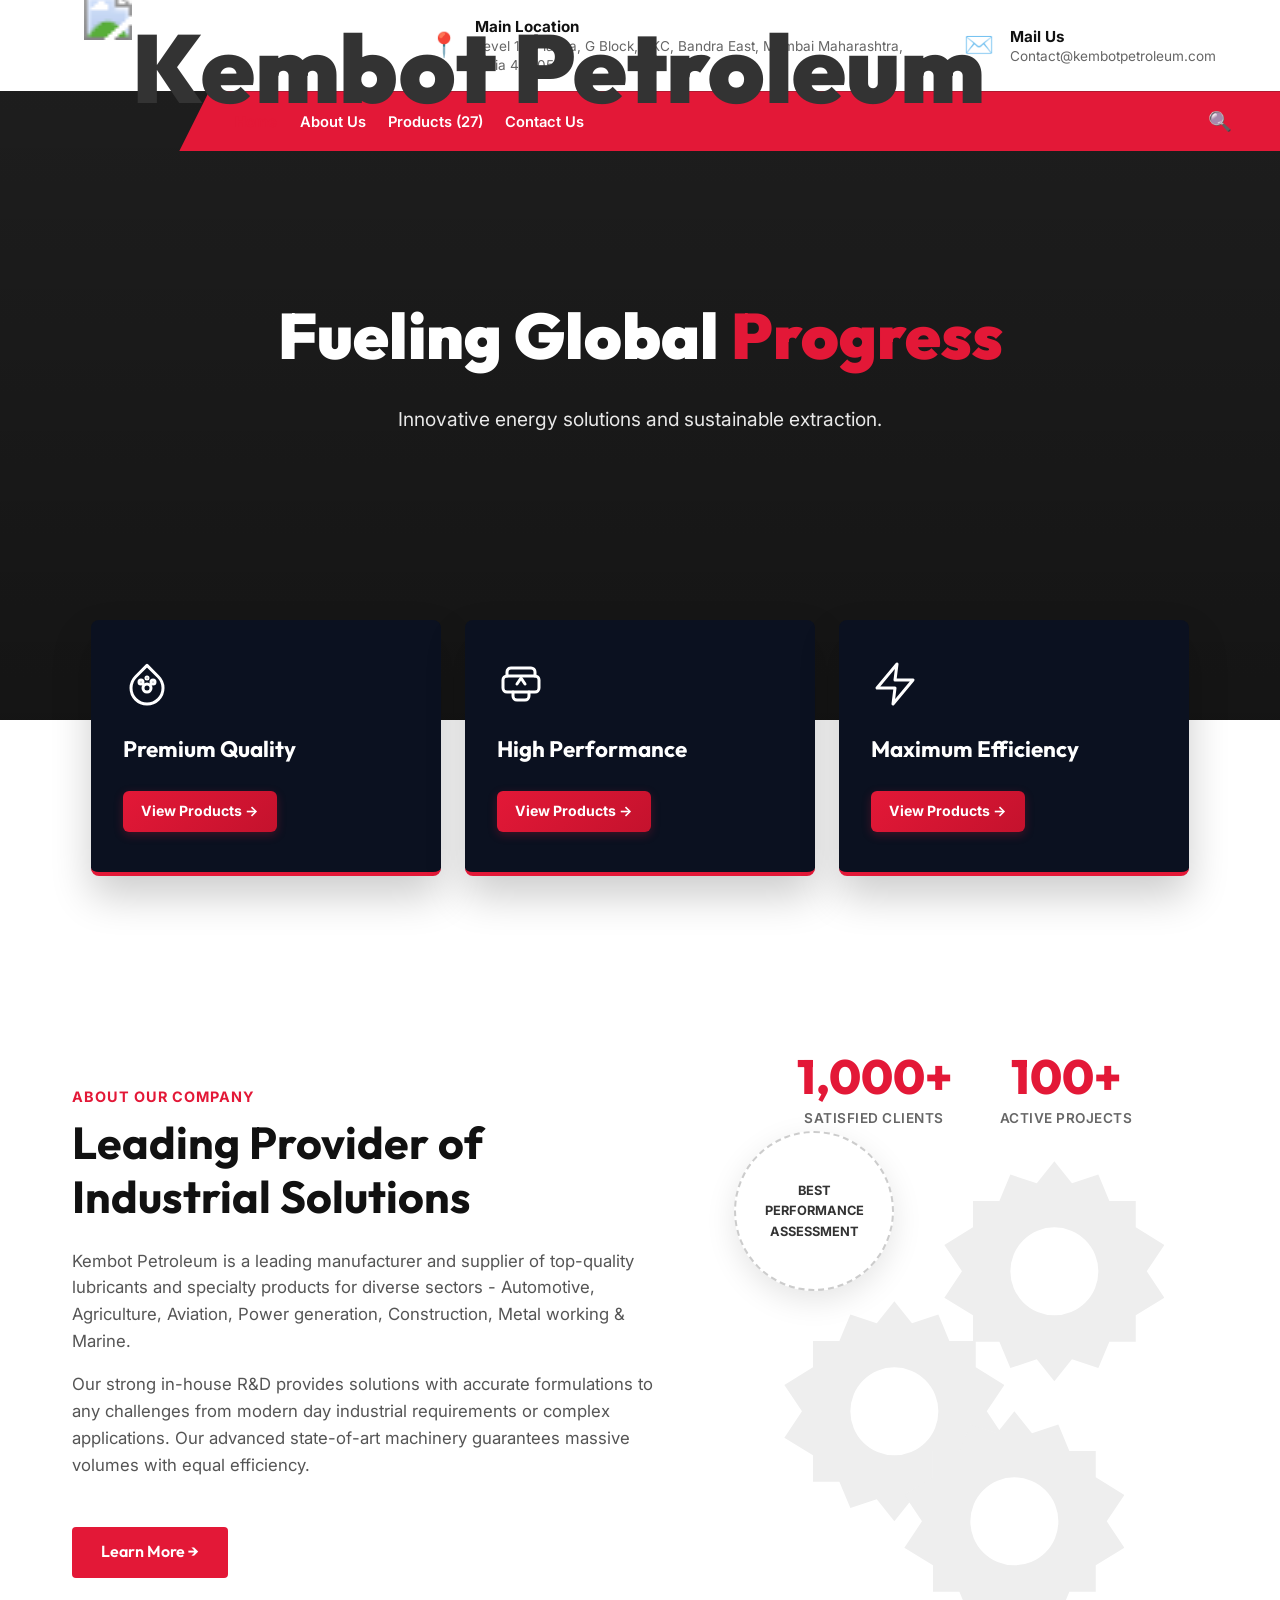
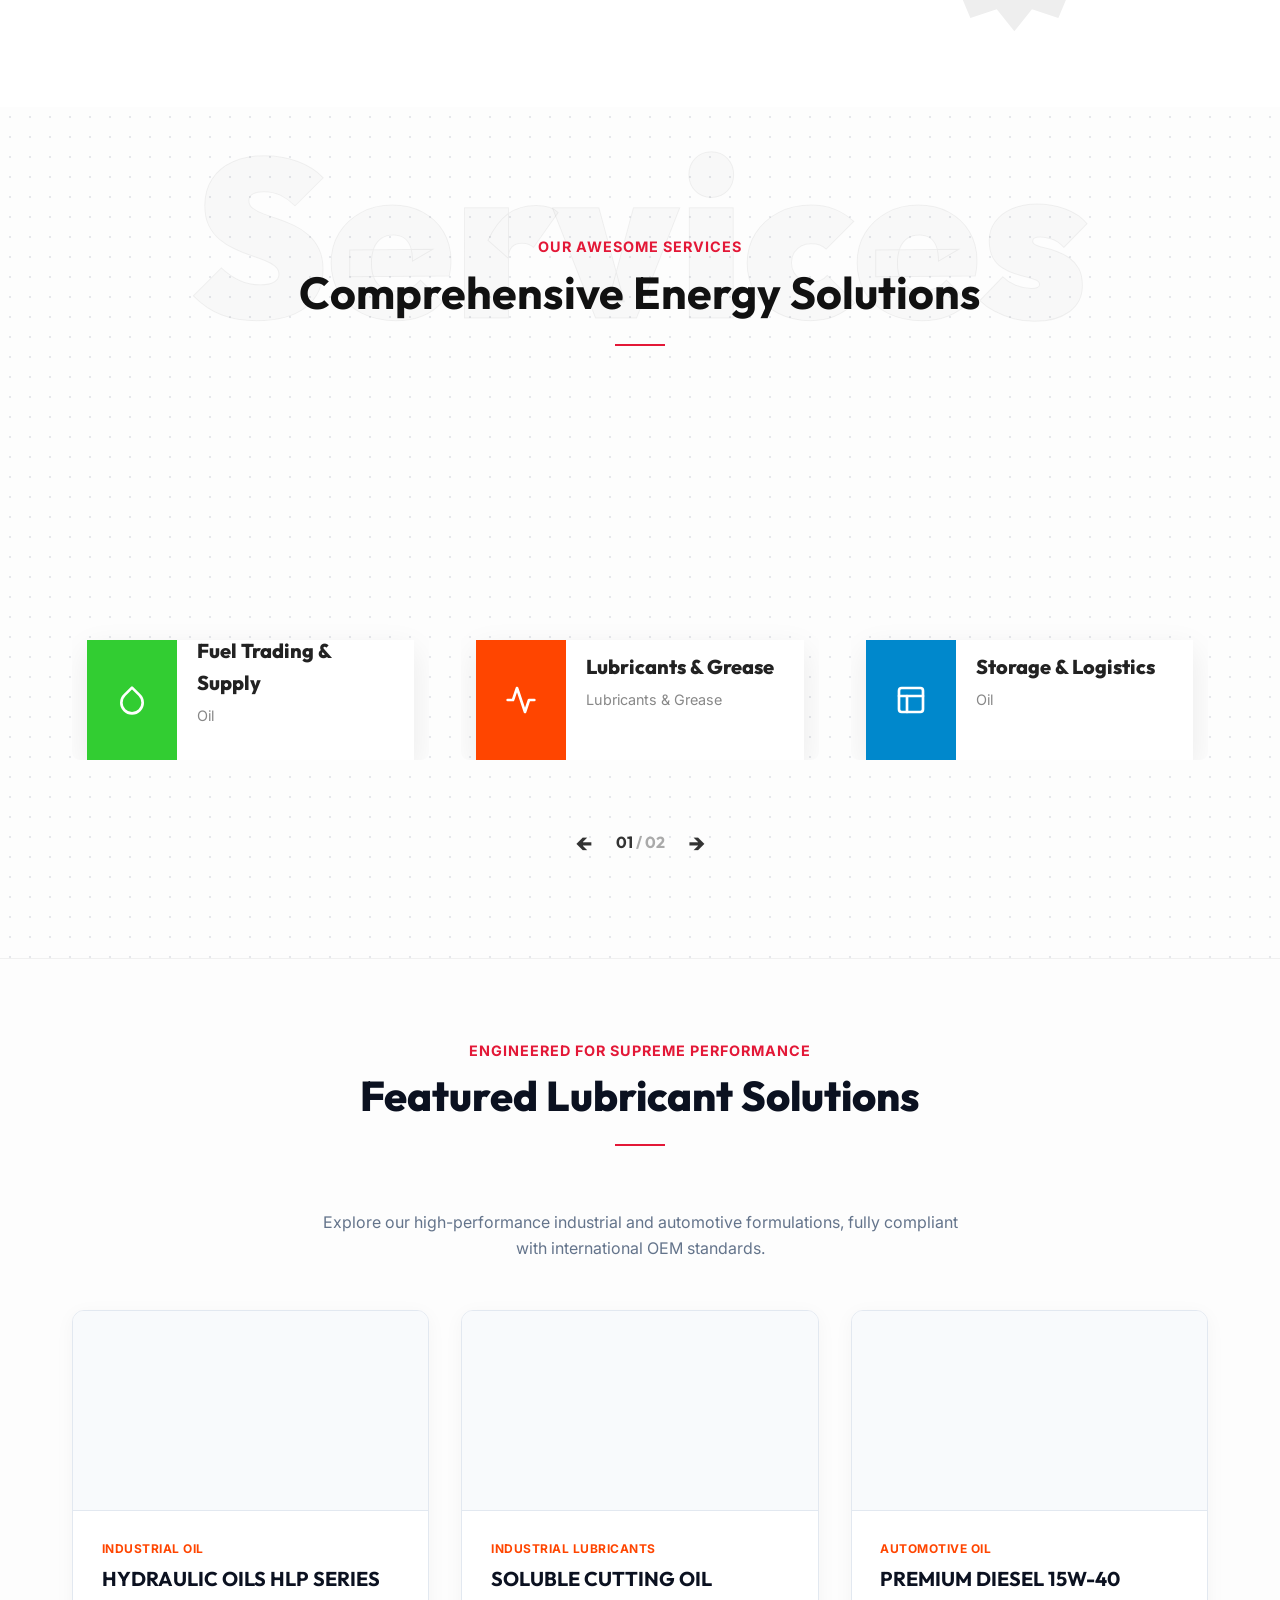
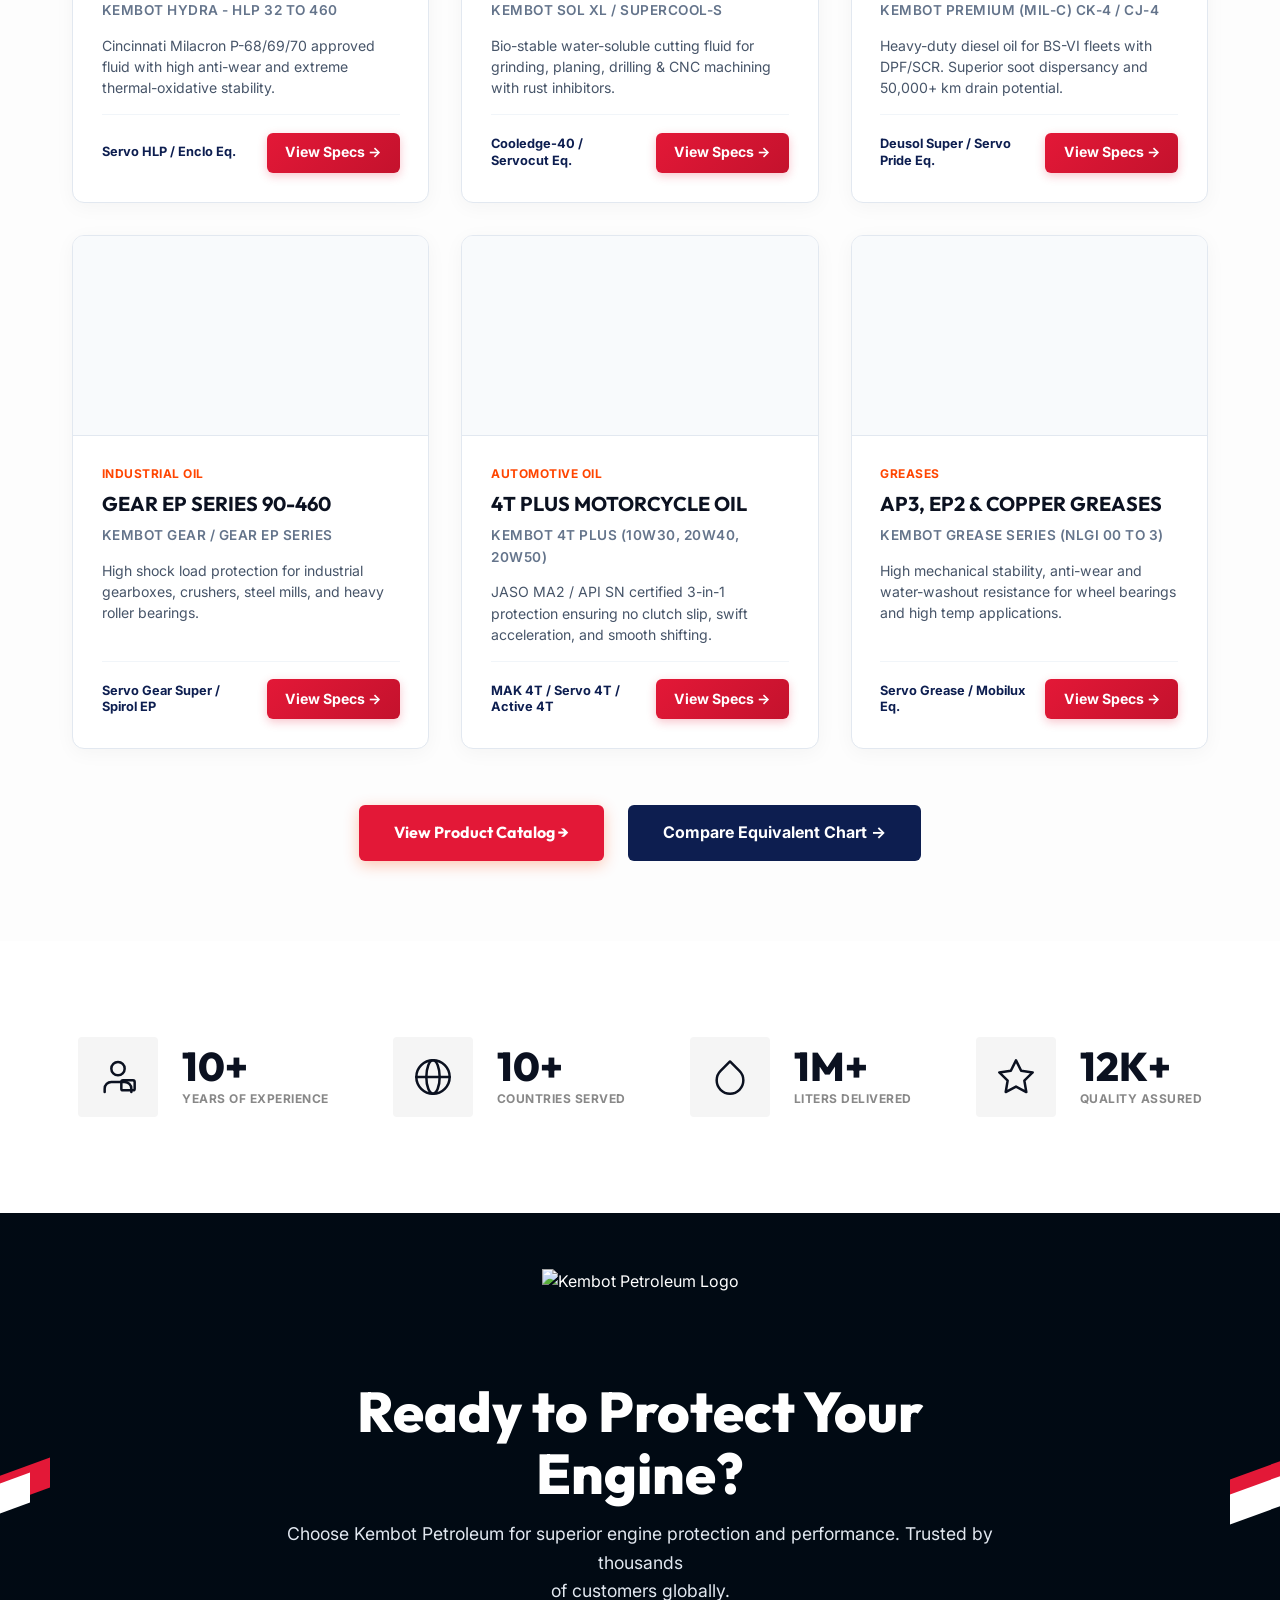
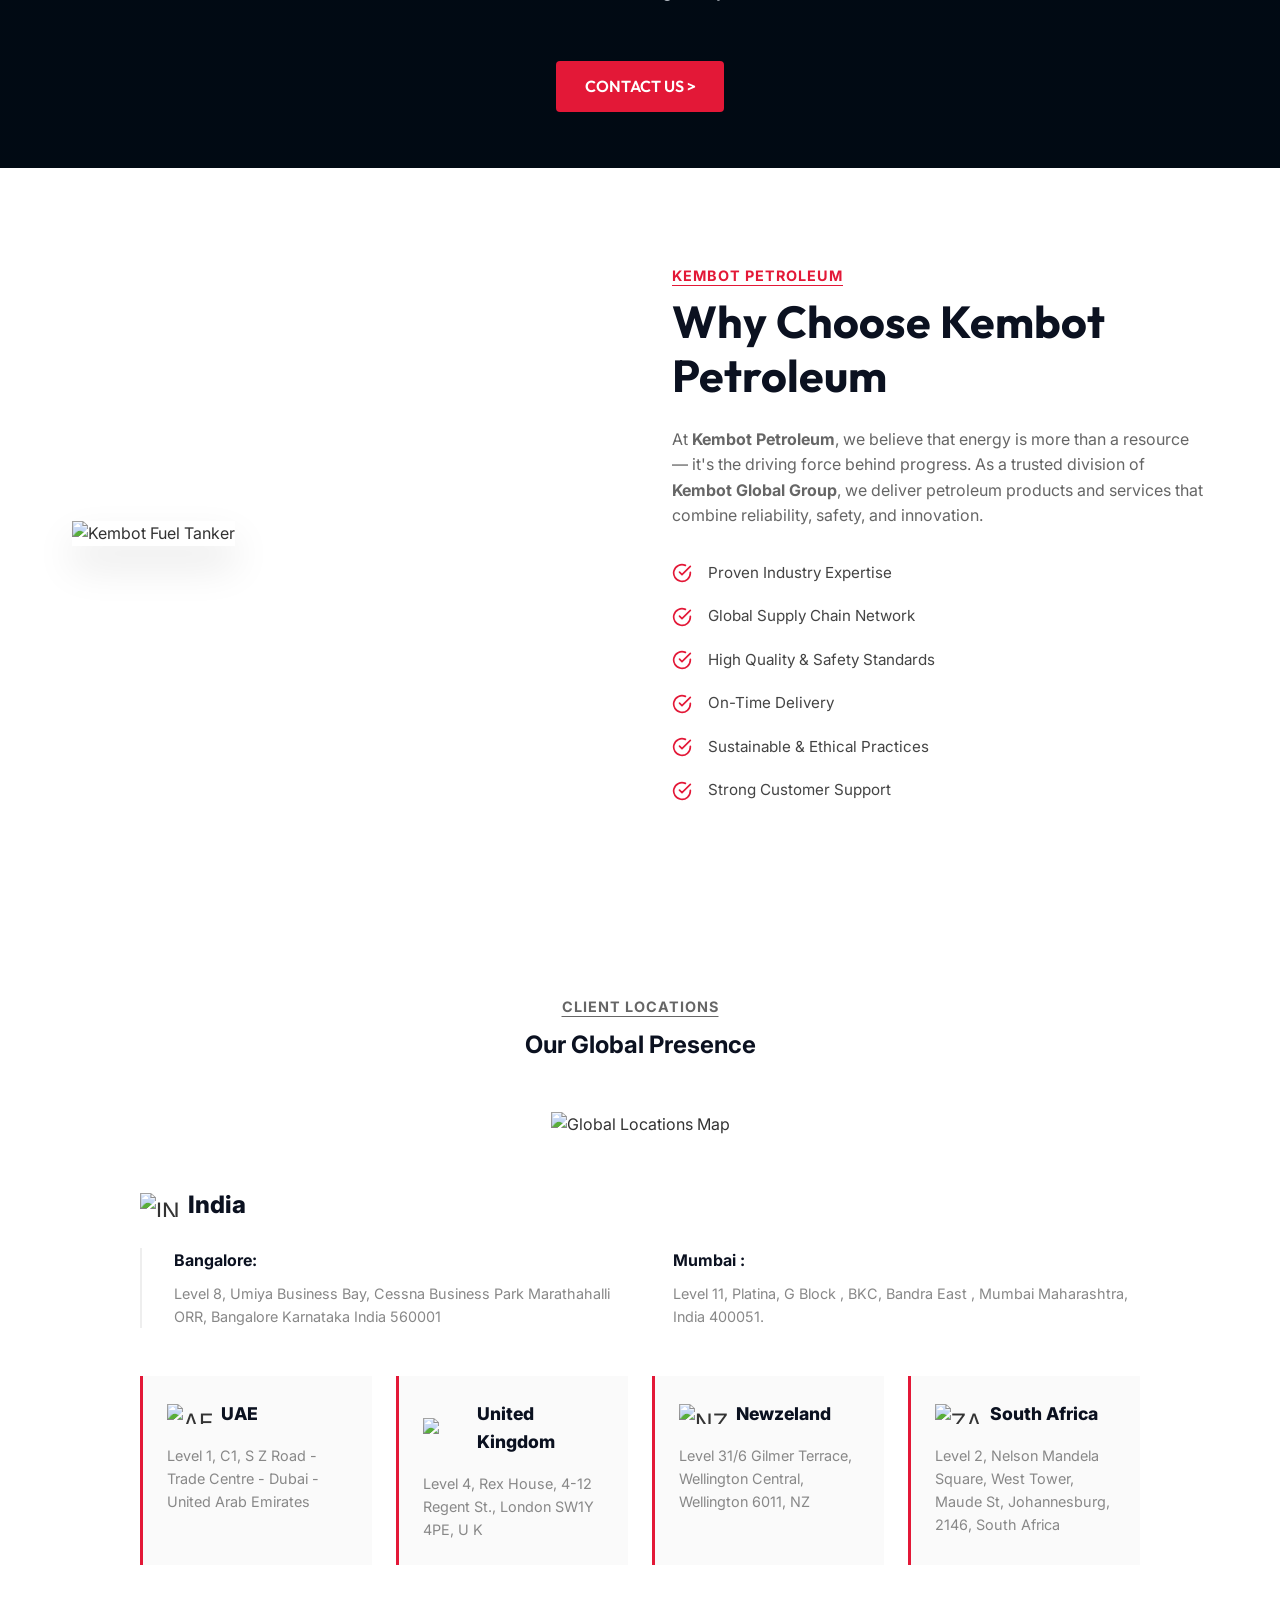
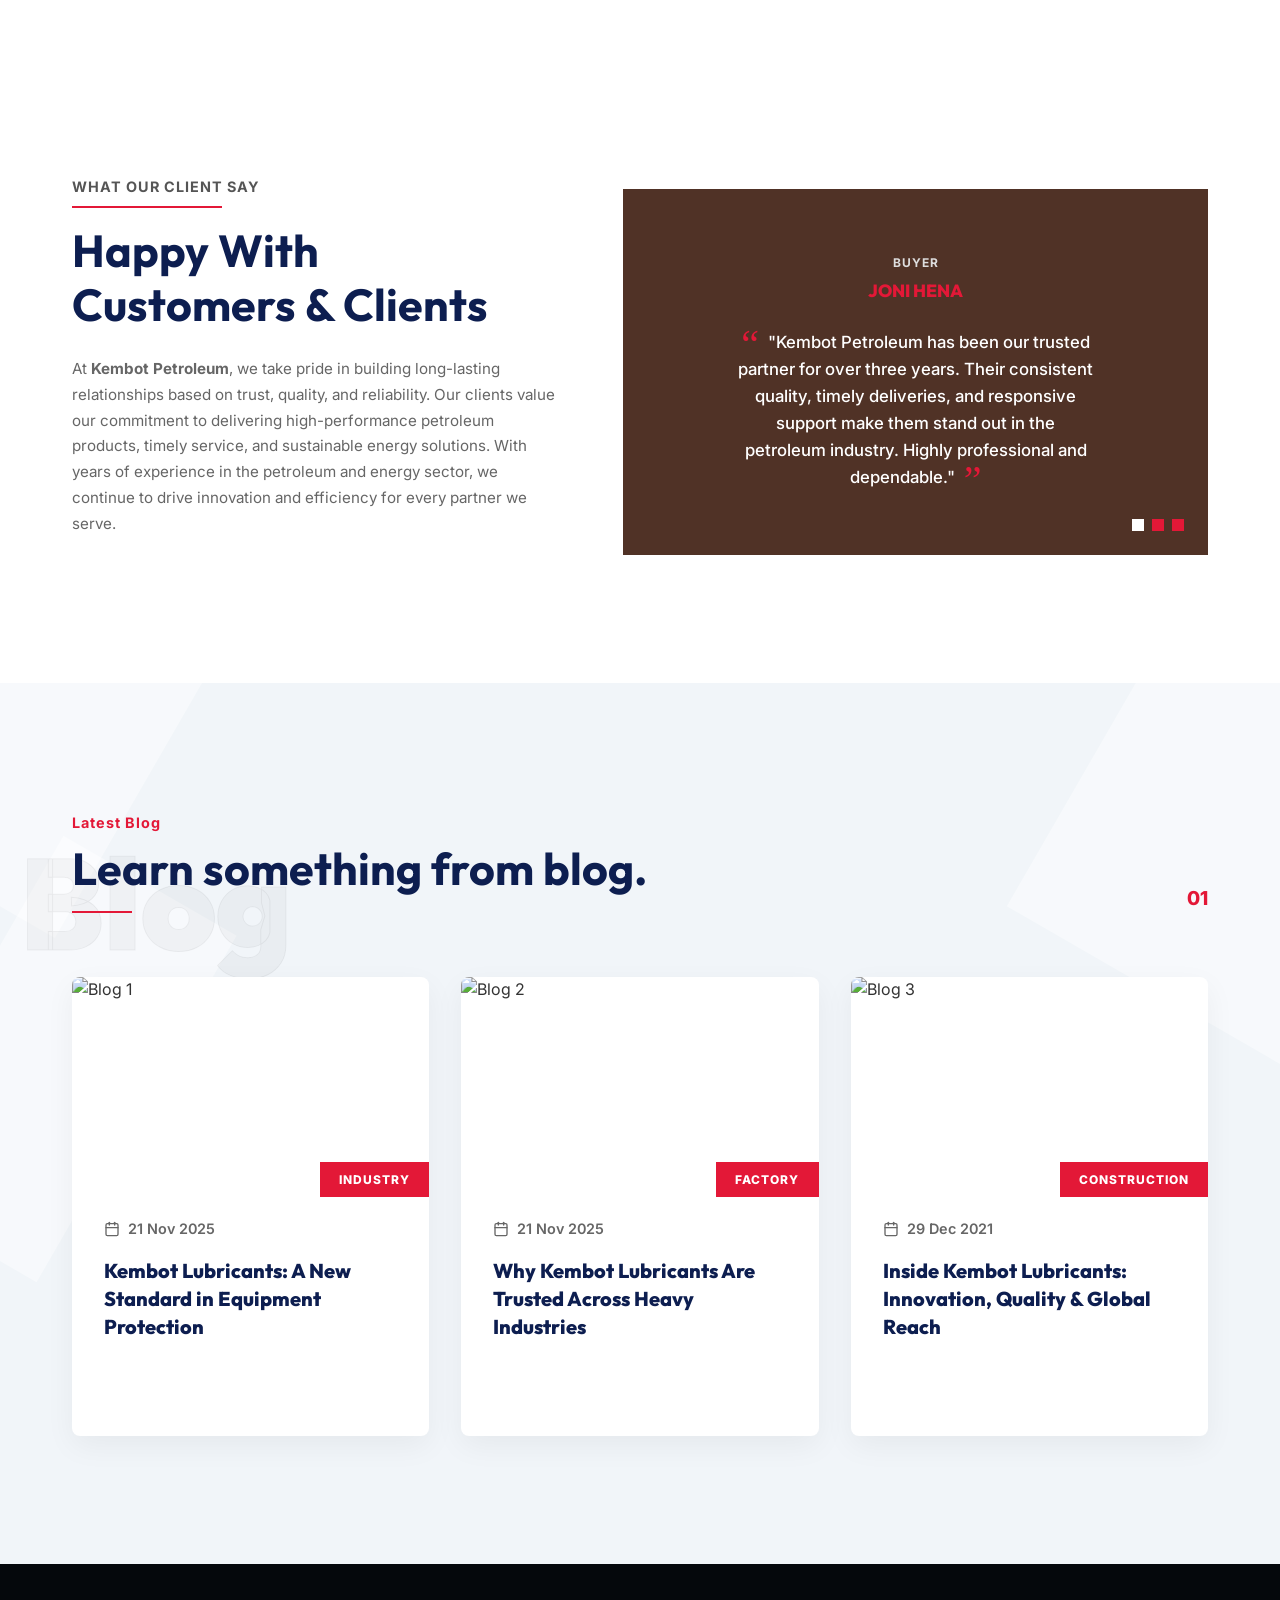
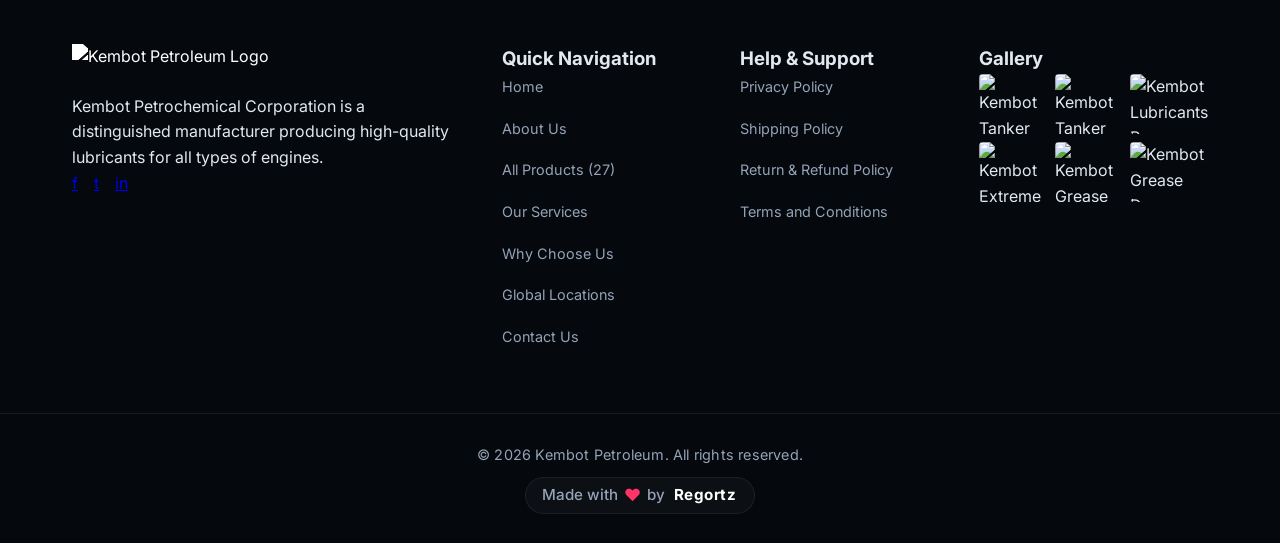
==== index.html @ 38707cd3 "Compact 4-page site preserving 100% original content and sections, fix product specs modal scrolling" ====
<!DOCTYPE html>
<html lang="en">
<head>
    <meta charset="UTF-8">
    <meta name="viewport" content="width=device-width, initial-scale=1.0">
    <meta http-equiv="Cache-Control" content="no-cache, no-store, must-revalidate">
    <meta http-equiv="Pragma" content="no-cache">
    <meta http-equiv="Expires" content="0">

    <title>Kembot Petroleum | Powering the Future</title>
    <link rel="stylesheet" href="styles.css?v=2.2">
    <link href="https://fonts.googleapis.com/css2?family=Inter:wght@300;400;600;800&family=Outfit:wght@400;700;900&display=swap" rel="stylesheet">
</head>
<body>
    
    <header class="main-header">
        <div class="top-bar">
            <a href="index.html" class="logo" style="text-decoration: none; color: inherit;">
                <img src="images/logo.png" alt="Kembot Petroleum Logo" class="site-logo-img">
            </a>
            <div class="top-contact">
                <div class="contact-item">
                    <span class="icon" style="color:var(--accent);font-size:1.5rem;">📍</span>
                    <div class="contact-text">
                        <strong>Main Location</strong><br>
                        <span>Level 11, Platina, G Block, BKC, Bandra East, Mumbai Maharashtra, India 400051</span>
                    </div>
                </div>
                <div class="contact-item">
                    <span class="icon" style="color:var(--accent);font-size:1.5rem;">✉️</span>
                    <div class="contact-text">
                        <strong>Mail Us</strong><br>
                        <span>Contact@kembotpetroleum.com</span>
                    </div>
                </div>
            </div>
        </div>
        
        <nav class="bottom-nav">
            <input type="checkbox" id="mobile-menu-toggle" class="mobile-menu-toggle">
            <label for="mobile-menu-toggle" class="mobile-menu-icon">
                <svg viewBox="0 0 24 24" width="24" height="24" stroke="currentColor" stroke-width="2" fill="none" stroke-linecap="round" stroke-linejoin="round"><line x1="3" y1="12" x2="21" y2="12"></line><line x1="3" y1="6" x2="21" y2="6"></line><line x1="3" y1="18" x2="21" y2="18"></line></svg>
            </label>
            <ul class="nav-links">
                <li><a href="index.html" style="color:var(--accent); font-weight:700;">Home</a></li>
                <li><a href="about.html">About Us</a></li>
                <li><a href="products.html">Products (27)</a></li>
                <li><a href="contact.html">Contact Us</a></li>
            </ul>
            <div class="search-icon">🔍</div>
        </nav>
    </header>

    <header id="home" class="hero">
        <!-- Main hero banner area -->
        <div class="hero-bg">
            <div class="hero-content center">
                <h1 class="hero-title">Fueling Global <span class="text-accent">Progress</span></h1>
                <p class="hero-subtitle">Innovative energy solutions and sustainable extraction.</p>
            </div>
        </div>
        
        <!-- Overlapping cards -->
        <div class="container hero-cards-wrapper">
            <div class="hero-cards">
                <div class="hero-card">
                    <div class="card-icon">
                        <svg viewBox="0 0 24 24" fill="none" stroke="currentColor" stroke-width="1.5" stroke-linecap="round" stroke-linejoin="round"><path d="M12 2.69l5.66 5.66a8 8 0 1 1-11.31 0z"></path><circle cx="12" cy="14" r="2"></circle><circle cx="9" cy="11" r="1"></circle><circle cx="15" cy="11" r="1"></circle><circle cx="12" cy="9" r="0.5"></circle></svg>
                    </div>
                    <h3>Premium Quality</h3>
                    <p class="card-desc">Formulated with high-grade base oils and advanced additives for superior lubrication</p>
                    <a href="#featured-products" class="btn-card">View Products &rarr;</a>
                    <div class="card-hover-decor"></div>
                </div>
                <div class="hero-card">
                    <div class="card-icon">
                        <svg viewBox="0 0 24 24" fill="none" stroke="currentColor" stroke-width="1.5" stroke-linecap="round" stroke-linejoin="round"><rect x="3" y="8" width="18" height="8" rx="2"></rect><path d="M5 8v-2a2 2 0 0 1 2-2h10a2 2 0 0 1 2 2v2"></path><path d="M8 16v2a2 2 0 0 0 2 2h4a2 2 0 0 0 2-2v-2"></path><polyline points="10 12 12 9 14 12"></polyline></svg>
                    </div>
                    <h3>High Performance</h3>
                    <p class="card-desc">Optimized viscosity ensures smooth operation and extended engine life under all conditions</p>
                    <a href="#featured-products" class="btn-card">View Products &rarr;</a>
                    <div class="card-hover-decor"></div>
                </div>
                <div class="hero-card">
                    <div class="card-icon">
                        <svg viewBox="0 0 24 24" fill="none" stroke="currentColor" stroke-width="1.5" stroke-linecap="round" stroke-linejoin="round"><polygon points="13 2 3 14 12 14 11 22 21 10 12 10 13 2"></polygon></svg>
                    </div>
                    <h3>Maximum Efficiency</h3>
                    <p class="card-desc">Reduces friction and wear, improving fuel economy and reducing emissions</p>
                    <a href="#featured-products" class="btn-card">View Products &rarr;</a>
                    <div class="card-hover-decor"></div>
                </div>
            </div>
        </div>
    </header>

    <section id="about" class="about-section">
        <div class="container about-layout">
            <div class="about-left">
                <h4 class="subtitle text-accent">About Our Company</h4>
                <h2 class="title">Leading Provider of <br>Industrial Solutions</h2>
                <p>Kembot Petroleum is a leading manufacturer and supplier of top-quality lubricants and specialty products for diverse sectors - Automotive, Agriculture, Aviation, Power generation, Construction, Metal working & Marine.</p>
                <p>Our strong in-house R&D provides solutions with accurate formulations to any challenges from modern day industrial requirements or complex applications. Our advanced state-of-art machinery guarantees massive volumes with equal efficiency.</p>
                <a href="#why-choose" class="btn-primary mt-2">Learn More &rarr;</a>
            </div>
            <div class="about-right">
                <div class="stats-row">
                    <div class="stat-item">
                        <h3 class="stat-num text-accent">1,000+</h3>
                        <p class="stat-label">Satisfied Clients</p>
                    </div>
                    <div class="stat-item">
                        <h3 class="stat-num text-accent">100+</h3>
                        <p class="stat-label">Active Projects</p>
                    </div>
                </div>
                
                <div class="gears-container">
                    <div class="badge-container absolute-badge">
                        <div class="circular-badge">
                            <div class="badge-inner">Best<br>Performance<br>Assessment</div>
                        </div>
                    </div>
                    
                    <!-- SVG for gear clip-path -->
                    <svg width="0" height="0">
                        <defs>
                            <clipPath id="gear-clip" clipPathUnits="objectBoundingBox">
                                <path d="M0.5,0 L0.58,0.1 L0.7,0.06 L0.75,0.18 L0.87,0.18 L0.87,0.3 L1,0.38 L0.92,0.5 L1,0.62 L0.87,0.7 L0.87,0.82 L0.75,0.82 L0.7,0.94 L0.58,0.9 L0.5,1 L0.42,0.9 L0.3,0.94 L0.25,0.82 L0.13,0.82 L0.13,0.7 L0,0.62 L0.08,0.5 L0,0.38 L0.13,0.3 L0.13,0.18 L0.25,0.18 L0.3,0.06 L0.42,0.1 Z M0.5,0.3 A0.2,0.2 0 1,0 0.5,0.7 A0.2,0.2 0 1,0 0.5,0.3 Z" />
                            </clipPath>
                        </defs>
                    </svg>
                    
                    <div class="gear-wrapper gear-1">
                        <div class="gear-image" style="background-image: url('images/refinery.png');"></div>
                    </div>
                    <div class="gear-wrapper gear-2">
                        <div class="gear-image" style="background-image: url('images/refinery.png');"></div>
                    </div>
                    <div class="gear-wrapper gear-3">
                        <div class="gear-image" style="background-image: url('images/refinery.png');"></div>
                    </div>
                </div>
            </div>
        </div>
    </section>

    <section id="services" class="services-section">
        <div class="services-bg-watermark">Services</div>
        <div class="container relative-container">
            <div class="section-header center">
                <h4 class="subtitle text-accent">Our Awesome Services</h4>
                <h2 class="title">Comprehensive Energy Solutions</h2>
                <div class="title-underline"></div>
            </div>
            
            <div class="services-carousel">
                <div class="carousel-track" id="servicesTrack">
                    <!-- Slide 1 -->
                    <div class="services-grid-new slide active-slide">
                        <!-- Card 1 -->
                        <div class="service-card-new group">
                            <div class="service-image" style="background-image: url('images/real-tanker-2.jpg');"></div>
                            <div class="service-content">
                                <div class="service-icon-box" style="background-color: #32cd32;">
                                    <svg viewBox="0 0 24 24" fill="none" stroke="currentColor" stroke-width="2" stroke-linecap="round" stroke-linejoin="round" style="width:32px; height:32px;"><path d="M12 2.69l5.66 5.66a8 8 0 1 1-11.31 0z"></path></svg>
                                </div>
                                <div class="service-text">
                                    <h3>Fuel Trading & Supply</h3>
                                    <p class="service-category">Oil</p>
                                    <p class="service-desc">Reliable petroleum product sourcing and distribution designed to meet the diverse energy needs.</p>
                                    <a href="#featured-products" class="btn-service" style="background-color: #ff4500;">Explore Products &gt;</a>
                                </div>
                            </div>
                        </div>
                        <!-- Card 2 -->
                        <div class="service-card-new group">
                            <div class="service-image" style="background-image: url('images/real-oil-group.jpg');"></div>
                            <div class="service-content">
                                <div class="service-icon-box" style="background-color: #ff4500;">
                                    <svg viewBox="0 0 24 24" fill="none" stroke="currentColor" stroke-width="2" stroke-linecap="round" stroke-linejoin="round" style="width:32px; height:32px;"><path d="M22 12h-4l-3 9L9 3l-3 9H2"></path></svg>
                                </div>
                                <div class="service-text">
                                    <h3>Lubricants & Grease</h3>
                                    <p class="service-category">Lubricants & Grease</p>
                                    <p class="service-desc">Premium-grade lubricants for industrial and automotive applications. Our formulations enhance performance, extend engine...</p>
                                    <a href="#featured-products" class="btn-service" style="background-color: #ff4500;">Explore Products &gt;</a>
                                </div>
                            </div>
                        </div>
                        <!-- Card 3 -->
                        <div class="service-card-new group">
                            <div class="service-image" style="background-image: url('images/storage_with_logo.png');"></div>
                            <div class="service-content">
                                <div class="service-icon-box" style="background-color: #0088cc;">
                                    <svg viewBox="0 0 24 24" fill="none" stroke="currentColor" stroke-width="2" stroke-linecap="round" stroke-linejoin="round" style="width:32px; height:32px;"><rect x="3" y="3" width="18" height="18" rx="2" ry="2"></rect><line x1="3" y1="9" x2="21" y2="9"></line><line x1="9" y1="21" x2="9" y2="9"></line></svg>
                                </div>
                                <div class="service-text">
                                    <h3>Storage & Logistics</h3>
                                    <p class="service-category">Oil</p>
                                    <p class="service-desc">We provide safe, efficient, and advanced storage and transportation systems for petroleum and...</p>
                                    <a href="#featured-products" class="btn-service" style="background-color: #ff4500;">Explore Products &gt;</a>
                                </div>
                            </div>
                        </div>
                    </div>
                    
                    <!-- Slide 2 -->
                    <div class="services-grid-new slide" style="display: none;">
                        <!-- Card 4 -->
                        <div class="service-card-new">
                            <div class="service-image" style="background-image: url('images/hero-bg.png');"></div>
                            <div class="service-content">
                                <div class="service-icon-box" style="background-color: #9370DB;">
                                    <span class="icon">🔬</span>
                                </div>
                                <div class="service-text">
                                    <h3>Research & Dev</h3>
                                    <p>Innovation</p>
                                </div>
                            </div>
                        </div>
                        <!-- Card 5 -->
                        <div class="service-card-new">
                            <div class="service-image" style="background-image: url('images/refinery.png');"></div>
                            <div class="service-content">
                                <div class="service-icon-box" style="background-color: #FFD700;">
                                    <span class="icon">⚡</span>
                                </div>
                                <div class="service-text">
                                    <h3>Power Generation</h3>
                                    <p>Energy Solutions</p>
                                </div>
                            </div>
                        </div>
                        <!-- Card 6 -->
                        <div class="service-card-new">
                            <div class="service-image" style="background-image: url('images/hero-bg.png');"></div>
                            <div class="service-content">
                                <div class="service-icon-box" style="background-color: #20B2AA;">
                                    <span class="icon">🚢</span>
                                </div>
                                <div class="service-text">
                                    <h3>Marine Supply</h3>
                                    <p>Logistics</p>
                                </div>
                            </div>
                        </div>
                    </div>
                </div>
                
                <div class="carousel-controls">
                    <span class="arrow" id="prevBtn">&larr;</span>
                    <span class="page"><span id="slideNum">01</span> <span style="color:#aaa">/ 02</span></span>
                    <span class="arrow" id="nextBtn">&rarr;</span>
                </div>
            </div>
        </div>
    </section>

    <!-- Featured Products Showcase (6 Flagship Products + Full Catalog) -->
    <section id="featured-products" class="featured-products-section" style="padding: 5rem 0; background: #fdfdfd; border-top: 1px solid #f0f0f0;">
        <div class="container">
            <div class="section-header center" style="margin-bottom: 3rem;">
                <h4 class="subtitle text-accent" style="text-transform: uppercase; letter-spacing: 1px;">ENGINEERED FOR SUPREME PERFORMANCE</h4>
                <h2 class="title" style="color: #0b1120; font-size: 2.6rem; font-family: 'Outfit', sans-serif; font-weight: 800;">Featured Lubricant Solutions</h2>
                <div class="title-underline"></div>
                <p style="color: #64748b; max-width: 650px; margin: 1rem auto 0 auto; font-size: 1rem;">Explore our high-performance industrial and automotive formulations, fully compliant with international OEM standards.</p>
            </div>

            <!-- 6 Flagship Cards Grid -->
            <div class="products-grid" style="display: grid; grid-template-columns: repeat(auto-fit, minmax(320px, 1fr)); gap: 2rem;">
                <!-- Product 1: Hydraulic HLP -->
                <div class="product-card" style="display: flex; flex-direction: column; background: #fff; border-radius: 12px; border: 1px solid #e2e8f0; overflow: hidden; box-shadow: 0 4px 20px rgba(0,0,0,0.04); transition: transform 0.3s, box-shadow 0.3s;">
                    <div class="product-img-placeholder" style="background-image: url('images/Products/HYDRAULIC OIL 68-2.png'); background-size: contain; background-color: #f8fafc; height: 200px; background-repeat: no-repeat; background-position: center;"></div>
                    <div class="product-details" style="padding: 1.8rem; display: flex; flex-direction: column; flex-grow: 1;">
                        <span style="font-size: 0.75rem; font-weight: 700; color: #ff4500; text-transform: uppercase; letter-spacing: 0.5px;">Industrial Oil</span>
                        <h3 class="product-title" style="font-size: 1.25rem; font-weight: 700; margin: 0.3rem 0; color: #0b1120;">
                            <a href="products.html" style="color:inherit; text-decoration:none;">Hydraulic Oils HLP Series</a>
                        </h3>
                        <div class="product-subtitle" style="font-size: 0.85rem; color: #64748b; font-weight: 600; margin-bottom: 0.8rem;">KEMBOT HYDRA - HLP 32 to 460</div>
                        <p style="font-size: 0.88rem; color: #475569; line-height: 1.5; margin-bottom: 1rem;">Cincinnati Milacron P-68/69/70 approved fluid with high anti-wear and extreme thermal-oxidative stability.</p>
                        <div style="margin-top: auto; padding-top: 1.1rem; border-top: 1px solid #f1f5f9; display: flex; justify-content: space-between; align-items: center; gap: 0.75rem;">
                            <span style="font-size: 0.8rem; color: #0d1e50; font-weight: 700; line-height: 1.3;">Servo HLP / Enclo Eq.</span>
                            <a href="products.html" class="btn-card">View Specs &rarr;</a>
                        </div>
                    </div>
                </div>

                <!-- Product 2: Soluble Cutting Oil -->
                <div class="product-card" style="display: flex; flex-direction: column; background: #fff; border-radius: 12px; border: 1px solid #e2e8f0; overflow: hidden; box-shadow: 0 4px 20px rgba(0,0,0,0.04); transition: transform 0.3s, box-shadow 0.3s;">
                    <div class="product-img-placeholder" style="background-image: url('images/Products/SOLUBLE CUTTING OIL-2.png'); background-size: contain; background-color: #f8fafc; height: 200px; background-repeat: no-repeat; background-position: center;"></div>
                    <div class="product-details" style="padding: 1.8rem; display: flex; flex-direction: column; flex-grow: 1;">
                        <span style="font-size: 0.75rem; font-weight: 700; color: #ff4500; text-transform: uppercase; letter-spacing: 0.5px;">Industrial Lubricants</span>
                        <h3 class="product-title" style="font-size: 1.25rem; font-weight: 700; margin: 0.3rem 0; color: #0b1120;">
                            <a href="products.html" style="color:inherit; text-decoration:none;">Soluble Cutting Oil</a>
                        </h3>
                        <div class="product-subtitle" style="font-size: 0.85rem; color: #64748b; font-weight: 600; margin-bottom: 0.8rem;">KEMBOT SOL XL / SUPERCOOL-S</div>
                        <p style="font-size: 0.88rem; color: #475569; line-height: 1.5; margin-bottom: 1rem;">Bio-stable water-soluble cutting fluid for grinding, planing, drilling & CNC machining with rust inhibitors.</p>
                        <div style="margin-top: auto; padding-top: 1.1rem; border-top: 1px solid #f1f5f9; display: flex; justify-content: space-between; align-items: center; gap: 0.75rem;">
                            <span style="font-size: 0.8rem; color: #0d1e50; font-weight: 700; line-height: 1.3;">Cooledge-40 / Servocut Eq.</span>
                            <a href="products.html" class="btn-card">View Specs &rarr;</a>
                        </div>
                    </div>
                </div>

                <!-- Product 3: Premium Multi Grade Diesel Oil -->
                <div class="product-card" style="display: flex; flex-direction: column; background: #fff; border-radius: 12px; border: 1px solid #e2e8f0; overflow: hidden; box-shadow: 0 4px 20px rgba(0,0,0,0.04); transition: transform 0.3s, box-shadow 0.3s;">
                    <div class="product-img-placeholder" style="background-image: url('images/Products/ENGINE OIL-3.png'); background-size: contain; background-color: #f8fafc; height: 200px; background-repeat: no-repeat; background-position: center;"></div>
                    <div class="product-details" style="padding: 1.8rem; display: flex; flex-direction: column; flex-grow: 1;">
                        <span style="font-size: 0.75rem; font-weight: 700; color: #ff4500; text-transform: uppercase; letter-spacing: 0.5px;">Automotive Oil</span>
                        <h3 class="product-title" style="font-size: 1.25rem; font-weight: 700; margin: 0.3rem 0; color: #0b1120;">
                            <a href="products.html" style="color:inherit; text-decoration:none;">Premium Diesel 15W-40</a>
                        </h3>
                        <div class="product-subtitle" style="font-size: 0.85rem; color: #64748b; font-weight: 600; margin-bottom: 0.8rem;">KEMBOT PREMIUM (MIL-C) CK-4 / CJ-4</div>
                        <p style="font-size: 0.88rem; color: #475569; line-height: 1.5; margin-bottom: 1rem;">Heavy-duty diesel oil for BS-VI fleets with DPF/SCR. Superior soot dispersancy and 50,000+ km drain potential.</p>
                        <div style="margin-top: auto; padding-top: 1.1rem; border-top: 1px solid #f1f5f9; display: flex; justify-content: space-between; align-items: center; gap: 0.75rem;">
                            <span style="font-size: 0.8rem; color: #0d1e50; font-weight: 700; line-height: 1.3;">Deusol Super / Servo Pride Eq.</span>
                            <a href="products.html" class="btn-card">View Specs &rarr;</a>
                        </div>
                    </div>
                </div>

                <!-- Product 4: Industrial Gear Oils -->
                <div class="product-card" style="display: flex; flex-direction: column; background: #fff; border-radius: 12px; border: 1px solid #e2e8f0; overflow: hidden; box-shadow: 0 4px 20px rgba(0,0,0,0.04); transition: transform 0.3s, box-shadow 0.3s;">
                    <div class="product-img-placeholder" style="background-image: url('images/Products/GEAR OIL.png'); background-size: contain; background-color: #f8fafc; height: 200px; background-repeat: no-repeat; background-position: center;"></div>
                    <div class="product-details" style="padding: 1.8rem; display: flex; flex-direction: column; flex-grow: 1;">
                        <span style="font-size: 0.75rem; font-weight: 700; color: #ff4500; text-transform: uppercase; letter-spacing: 0.5px;">Industrial Oil</span>
                        <h3 class="product-title" style="font-size: 1.25rem; font-weight: 700; margin: 0.3rem 0; color: #0b1120;">
                            <a href="products.html" style="color:inherit; text-decoration:none;">Gear EP Series 90-460</a>
                        </h3>
                        <div class="product-subtitle" style="font-size: 0.85rem; color: #64748b; font-weight: 600; margin-bottom: 0.8rem;">KEMBOT GEAR / GEAR EP SERIES</div>
                        <p style="font-size: 0.88rem; color: #475569; line-height: 1.5; margin-bottom: 1rem;">High shock load protection for industrial gearboxes, crushers, steel mills, and heavy roller bearings.</p>
                        <div style="margin-top: auto; padding-top: 1.1rem; border-top: 1px solid #f1f5f9; display: flex; justify-content: space-between; align-items: center; gap: 0.75rem;">
                            <span style="font-size: 0.8rem; color: #0d1e50; font-weight: 700; line-height: 1.3;">Servo Gear Super / Spirol EP</span>
                            <a href="products.html" class="btn-card">View Specs &rarr;</a>
                        </div>
                    </div>
                </div>

                <!-- Product 5: 4T Plus Motorcycle Oils -->
                <div class="product-card" style="display: flex; flex-direction: column; background: #fff; border-radius: 12px; border: 1px solid #e2e8f0; overflow: hidden; box-shadow: 0 4px 20px rgba(0,0,0,0.04); transition: transform 0.3s, box-shadow 0.3s;">
                    <div class="product-img-placeholder" style="background-image: url('images/product-bottle.png'); background-size: contain; background-color: #f8fafc; height: 200px; background-repeat: no-repeat; background-position: center;"></div>
                    <div class="product-details" style="padding: 1.8rem; display: flex; flex-direction: column; flex-grow: 1;">
                        <span style="font-size: 0.75rem; font-weight: 700; color: #ff4500; text-transform: uppercase; letter-spacing: 0.5px;">Automotive Oil</span>
                        <h3 class="product-title" style="font-size: 1.25rem; font-weight: 700; margin: 0.3rem 0; color: #0b1120;">
                            <a href="products.html" style="color:inherit; text-decoration:none;">4T Plus Motorcycle Oil</a>
                        </h3>
                        <div class="product-subtitle" style="font-size: 0.85rem; color: #64748b; font-weight: 600; margin-bottom: 0.8rem;">KEMBOT 4T PLUS (10W30, 20W40, 20W50)</div>
                        <p style="font-size: 0.88rem; color: #475569; line-height: 1.5; margin-bottom: 1rem;">JASO MA2 / API SN certified 3-in-1 protection ensuring no clutch slip, swift acceleration, and smooth shifting.</p>
                        <div style="margin-top: auto; padding-top: 1.1rem; border-top: 1px solid #f1f5f9; display: flex; justify-content: space-between; align-items: center; gap: 0.75rem;">
                            <span style="font-size: 0.8rem; color: #0d1e50; font-weight: 700; line-height: 1.3;">MAK 4T / Servo 4T / Active 4T</span>
                            <a href="products.html" class="btn-card">View Specs &rarr;</a>
                        </div>
                    </div>
                </div>

                <!-- Product 6: Industrial & Auto Greases -->
                <div class="product-card" style="display: flex; flex-direction: column; background: #fff; border-radius: 12px; border: 1px solid #e2e8f0; overflow: hidden; box-shadow: 0 4px 20px rgba(0,0,0,0.04); transition: transform 0.3s, box-shadow 0.3s;">
                    <div class="product-img-placeholder" style="background-image: url('images/Products/MULTI-PURPOSE GREASE.png'); background-size: contain; background-color: #f8fafc; height: 200px; background-repeat: no-repeat; background-position: center;"></div>
                    <div class="product-details" style="padding: 1.8rem; display: flex; flex-direction: column; flex-grow: 1;">
                        <span style="font-size: 0.75rem; font-weight: 700; color: #ff4500; text-transform: uppercase; letter-spacing: 0.5px;">Greases</span>
                        <h3 class="product-title" style="font-size: 1.25rem; font-weight: 700; margin: 0.3rem 0; color: #0b1120;">
                            <a href="products.html" style="color:inherit; text-decoration:none;">AP3, EP2 & Copper Greases</a>
                        </h3>
                        <div class="product-subtitle" style="font-size: 0.85rem; color: #64748b; font-weight: 600; margin-bottom: 0.8rem;">KEMBOT GREASE SERIES (NLGI 00 to 3)</div>
                        <p style="font-size: 0.88rem; color: #475569; line-height: 1.5; margin-bottom: 1rem;">High mechanical stability, anti-wear and water-washout resistance for wheel bearings and high temp applications.</p>
                        <div style="margin-top: auto; padding-top: 1.1rem; border-top: 1px solid #f1f5f9; display: flex; justify-content: space-between; align-items: center; gap: 0.75rem;">
                            <span style="font-size: 0.8rem; color: #0d1e50; font-weight: 700; line-height: 1.3;">Servo Grease / Mobilux Eq.</span>
                            <a href="products.html" class="btn-card">View Specs &rarr;</a>
                        </div>
                    </div>
                </div>
            </div>

            <!-- View All Products CTA Box -->
            <div style="text-align: center; margin-top: 3.5rem; display: flex; justify-content: center; gap: 1.5rem; flex-wrap: wrap;">
                <a href="products.html" class="btn-primary" style="padding: 0.95rem 2.2rem; font-size: 1rem; border-radius: 6px; box-shadow: 0 4px 15px rgba(255, 69, 0, 0.3); text-decoration:none; font-weight:700; display:inline-block;">
                    View Product Catalog &rarr;
                </a>
                <a href="equivalent-chart.html" class="btn-secondary" style="padding: 0.95rem 2.2rem; font-size: 1rem; border-radius: 6px; background: #0d1e50; color: #fff; text-decoration: none; font-weight: 700; display:inline-block;">
                    Compare Equivalent Chart &rarr;
                </a>
            </div>

            <!-- Expandable All 27 Products Catalog Grid -->
            <div id="allProductsContainer" style="display: none; margin-top: 3.5rem; padding-top: 3rem; border-top: 2px dashed #e2e8f0; animation: fadeIn 0.4s ease;">
                <div style="text-align: center; margin-bottom: 2rem;">
                    <h3 style="font-family:'Outfit', sans-serif; font-size:1.8rem; font-weight:800; color:#0b1120;">Complete Product Catalog (All 27 Products)</h3>
                    <p style="color:#64748b; font-size:0.95rem;">Select any product to view full technical data sheets, applications, and competitor brand equivalents.</p>
                    
                    <!-- Filter buttons -->
                    <div style="display:flex; justify-content:center; gap:0.5rem; flex-wrap:wrap; margin-top:1.5rem;">
                        <button class="cat-filter-btn active-filter" onclick="filterCatalog('all', this)" style="padding:0.4rem 1rem; border-radius:20px; border:1px solid #ff4500; background:#ff4500; color:#fff; font-weight:600; cursor:pointer; font-size:0.85rem;">All (27)</button>
                        <button class="cat-filter-btn" onclick="filterCatalog('industrial oil', this)" style="padding:0.4rem 1rem; border-radius:20px; border:1px solid #cbd5e1; background:#fff; color:#475569; font-weight:600; cursor:pointer; font-size:0.85rem;">Industrial Oils (17)</button>
                        <button class="cat-filter-btn" onclick="filterCatalog('automotive oil', this)" style="padding:0.4rem 1rem; border-radius:20px; border:1px solid #cbd5e1; background:#fff; color:#475569; font-weight:600; cursor:pointer; font-size:0.85rem;">Automotive Oils (6)</button>
                        <button class="cat-filter-btn" onclick="filterCatalog('specialties', this)" style="padding:0.4rem 1rem; border-radius:20px; border:1px solid #cbd5e1; background:#fff; color:#475569; font-weight:600; cursor:pointer; font-size:0.85rem;">Specialties (3)</button>
                        <button class="cat-filter-btn" onclick="filterCatalog('greases', this)" style="padding:0.4rem 1rem; border-radius:20px; border:1px solid #cbd5e1; background:#fff; color:#475569; font-weight:600; cursor:pointer; font-size:0.85rem;">Greases (1)</button>
                    </div>
                </div>

                <div id="catalogGrid" style="display: grid; grid-template-columns: repeat(auto-fill, minmax(260px, 1fr)); gap: 1.5rem;">
                    
        <div class="catalog-card" data-category="industrial oil" style="background:#fff; border:1px solid #e2e8f0; border-radius:10px; padding:1.2rem; display:flex; flex-direction:column; transition:transform 0.2s, box-shadow 0.2s;">
            <div style="height:120px; background-image:url('images/Products/SOLUBLE CUTTING OIL-2.png'); background-size:contain; background-repeat:no-repeat; background-position:center; margin-bottom:1rem;"></div>
            <span style="font-size:0.7rem; font-weight:700; color:#ff4500; text-transform:uppercase;">Industrial Oil</span>
            <h4 style="font-size:1rem; font-weight:700; color:#0b1120; margin:0.2rem 0 0.4rem 0;">Soluble Cutting Oil</h4>
            <div style="font-size:0.8rem; color:#64748b; font-weight:600; margin-bottom:0.6rem;">KEMBOT SOL XL / SUPERCOOL - S</div>
            <div style="font-size:0.8rem; color:#334155; margin-bottom:1rem; line-height:1.4; flex-grow:1;">High-performance bio-stable water-soluble cutting fluid for severe metal machining.</div>
            <a href="products.html" style="display:block; text-align:center; padding:0.5rem 0.8rem; background:#0d1e50; color:#fff; text-decoration:none; font-weight:600; font-size:0.82rem; border-radius:5px; transition:background 0.2s;">View Specifications &rarr;</a>
        </div>
    
        <div class="catalog-card" data-category="industrial oil" style="background:#fff; border:1px solid #e2e8f0; border-radius:10px; padding:1.2rem; display:flex; flex-direction:column; transition:transform 0.2s, box-shadow 0.2s;">
            <div style="height:120px; background-image:url('images/Products/MOULINE CUTTING OIL-1.png'); background-size:contain; background-repeat:no-repeat; background-position:center; margin-bottom:1rem;"></div>
            <span style="font-size:0.7rem; font-weight:700; color:#ff4500; text-transform:uppercase;">Industrial Oil</span>
            <h4 style="font-size:1rem; font-weight:700; color:#0b1120; margin:0.2rem 0 0.4rem 0;">Straight / Neat Cutting Oil</h4>
            <div style="font-size:0.8rem; color:#64748b; font-weight:600; margin-bottom:0.6rem;">KEMBOT FIN-MB, FIN-CB, FIN-SB</div>
            <div style="font-size:0.8rem; color:#334155; margin-bottom:1rem; line-height:1.4; flex-grow:1;">Heavy-duty non-emulsifiable straight cutting fluid for precision machining operations.</div>
            <a href="products.html" style="display:block; text-align:center; padding:0.5rem 0.8rem; background:#0d1e50; color:#fff; text-decoration:none; font-weight:600; font-size:0.82rem; border-radius:5px; transition:background 0.2s;">View Specifications &rarr;</a>
        </div>
    
        <div class="catalog-card" data-category="specialties" style="background:#fff; border:1px solid #e2e8f0; border-radius:10px; padding:1.2rem; display:flex; flex-direction:column; transition:transform 0.2s, box-shadow 0.2s;">
            <div style="height:120px; background-image:url('images/product-bottle.png'); background-size:contain; background-repeat:no-repeat; background-position:center; margin-bottom:1rem;"></div>
            <span style="font-size:0.7rem; font-weight:700; color:#ff4500; text-transform:uppercase;">Specialties</span>
            <h4 style="font-size:1rem; font-weight:700; color:#0b1120; margin:0.2rem 0 0.4rem 0;">White Oils (Technical & Pharma Grade)</h4>
            <div style="font-size:0.8rem; color:#64748b; font-weight:600; margin-bottom:0.6rem;">KEMBOT WHITE - A / KEMBOT WHITE - B</div>
            <div style="font-size:0.8rem; color:#334155; margin-bottom:1rem; line-height:1.4; flex-grow:1;">Highly refined, odorless, tasteless, and chemically inert mineral white oils.</div>
            <a href="products.html" style="display:block; text-align:center; padding:0.5rem 0.8rem; background:#0d1e50; color:#fff; text-decoration:none; font-weight:600; font-size:0.82rem; border-radius:5px; transition:background 0.2s;">View Specifications &rarr;</a>
        </div>
    
        <div class="catalog-card" data-category="industrial oil" style="background:#fff; border:1px solid #e2e8f0; border-radius:10px; padding:1.2rem; display:flex; flex-direction:column; transition:transform 0.2s, box-shadow 0.2s;">
            <div style="height:120px; background-image:url('images/Products/HYDRAULIC OIL 68-1.png'); background-size:contain; background-repeat:no-repeat; background-position:center; margin-bottom:1rem;"></div>
            <span style="font-size:0.7rem; font-weight:700; color:#ff4500; text-transform:uppercase;">Industrial Oil</span>
            <h4 style="font-size:1rem; font-weight:700; color:#0b1120; margin:0.2rem 0 0.4rem 0;">Hydraulic Oils (Standard Anti-Wear)</h4>
            <div style="font-size:0.8rem; color:#64748b; font-weight:600; margin-bottom:0.6rem;">KEMBOT HYDRA 32, 46, 68, 100, 150, 220, 320, 460</div>
            <div style="font-size:0.8rem; color:#334155; margin-bottom:1rem; line-height:1.4; flex-grow:1;">High-reliability anti-wear and anti-foam hydraulic oils for modern power transmission.</div>
            <a href="products.html" style="display:block; text-align:center; padding:0.5rem 0.8rem; background:#0d1e50; color:#fff; text-decoration:none; font-weight:600; font-size:0.82rem; border-radius:5px; transition:background 0.2s;">View Specifications &rarr;</a>
        </div>
    
        <div class="catalog-card" data-category="industrial oil" style="background:#fff; border:1px solid #e2e8f0; border-radius:10px; padding:1.2rem; display:flex; flex-direction:column; transition:transform 0.2s, box-shadow 0.2s;">
            <div style="height:120px; background-image:url('images/Products/HYDRAULIC OIL 68-2.png'); background-size:contain; background-repeat:no-repeat; background-position:center; margin-bottom:1rem;"></div>
            <span style="font-size:0.7rem; font-weight:700; color:#ff4500; text-transform:uppercase;">Industrial Oil</span>
            <h4 style="font-size:1rem; font-weight:700; color:#0b1120; margin:0.2rem 0 0.4rem 0;">Hydraulic Oils HLP Series</h4>
            <div style="font-size:0.8rem; color:#64748b; font-weight:600; margin-bottom:0.6rem;">KEMBOT HYDRA - HLP SERIES 32, 46, 68, 100, 150, 220, 320, 460</div>
            <div style="font-size:0.8rem; color:#334155; margin-bottom:1rem; line-height:1.4; flex-grow:1;">High-performance premium HLP hydraulic fluid for high-pressure electro-hydraulic systems.</div>
            <a href="products.html" style="display:block; text-align:center; padding:0.5rem 0.8rem; background:#0d1e50; color:#fff; text-decoration:none; font-weight:600; font-size:0.82rem; border-radius:5px; transition:background 0.2s;">View Specifications &rarr;</a>
        </div>
    
        <div class="catalog-card" data-category="automotive oil" style="background:#fff; border:1px solid #e2e8f0; border-radius:10px; padding:1.2rem; display:flex; flex-direction:column; transition:transform 0.2s, box-shadow 0.2s;">
            <div style="height:120px; background-image:url('images/Products/ENGINE OIL-1.png'); background-size:contain; background-repeat:no-repeat; background-position:center; margin-bottom:1rem;"></div>
            <span style="font-size:0.7rem; font-weight:700; color:#ff4500; text-transform:uppercase;">Automotive Oil</span>
            <h4 style="font-size:1rem; font-weight:700; color:#0b1120; margin:0.2rem 0 0.4rem 0;">Engine Oils (Linear / Monograde)</h4>
            <div style="font-size:0.8rem; color:#64748b; font-weight:600; margin-bottom:0.6rem;">KEMBOT LUBE 30, 40, 50</div>
            <div style="font-size:0.8rem; color:#334155; margin-bottom:1rem; line-height:1.4; flex-grow:1;">Heavy-duty monograde diesel and gasoline engine oils for commercial vehicles and stationary gensets.</div>
            <a href="products.html" style="display:block; text-align:center; padding:0.5rem 0.8rem; background:#0d1e50; color:#fff; text-decoration:none; font-weight:600; font-size:0.82rem; border-radius:5px; transition:background 0.2s;">View Specifications &rarr;</a>
        </div>
    
        <div class="catalog-card" data-category="industrial oil" style="background:#fff; border:1px solid #e2e8f0; border-radius:10px; padding:1.2rem; display:flex; flex-direction:column; transition:transform 0.2s, box-shadow 0.2s;">
            <div style="height:120px; background-image:url('images/Products/GEAR OIL.png'); background-size:contain; background-repeat:no-repeat; background-position:center; margin-bottom:1rem;"></div>
            <span style="font-size:0.7rem; font-weight:700; color:#ff4500; text-transform:uppercase;">Industrial Oil</span>
            <h4 style="font-size:1rem; font-weight:700; color:#0b1120; margin:0.2rem 0 0.4rem 0;">Industrial Gear Oils & Gear EP Series</h4>
            <div style="font-size:0.8rem; color:#64748b; font-weight:600; margin-bottom:0.6rem;">KEMBOT GEAR / GEAR EP SERIES 90, 140, 220, 320, 460</div>
            <div style="font-size:0.8rem; color:#334155; margin-bottom:1rem; line-height:1.4; flex-grow:1;">Extreme pressure industrial gear lubricants engineered for heavy shock loads.</div>
            <a href="products.html" style="display:block; text-align:center; padding:0.5rem 0.8rem; background:#0d1e50; color:#fff; text-decoration:none; font-weight:600; font-size:0.82rem; border-radius:5px; transition:background 0.2s;">View Specifications &rarr;</a>
        </div>
    
        <div class="catalog-card" data-category="industrial oil" style="background:#fff; border:1px solid #e2e8f0; border-radius:10px; padding:1.2rem; display:flex; flex-direction:column; transition:transform 0.2s, box-shadow 0.2s;">
            <div style="height:120px; background-image:url('images/product-drum.png'); background-size:contain; background-repeat:no-repeat; background-position:center; margin-bottom:1rem;"></div>
            <span style="font-size:0.7rem; font-weight:700; color:#ff4500; text-transform:uppercase;">Industrial Oil</span>
            <h4 style="font-size:1rem; font-weight:700; color:#0b1120; margin:0.2rem 0 0.4rem 0;">Hone Flush Oil & SPL</h4>
            <div style="font-size:0.8rem; color:#64748b; font-weight:600; margin-bottom:0.6rem;">KEMBOT HONE FLUSH / KEMBOT HONE FLUSH SPL</div>
            <div style="font-size:0.8rem; color:#334155; margin-bottom:1rem; line-height:1.4; flex-grow:1;">Ultra-low viscosity honing fluid with superior flushing action and stone life extension.</div>
            <a href="products.html" style="display:block; text-align:center; padding:0.5rem 0.8rem; background:#0d1e50; color:#fff; text-decoration:none; font-weight:600; font-size:0.82rem; border-radius:5px; transition:background 0.2s;">View Specifications &rarr;</a>
        </div>
    
        <div class="catalog-card" data-category="industrial oil" style="background:#fff; border:1px solid #e2e8f0; border-radius:10px; padding:1.2rem; display:flex; flex-direction:column; transition:transform 0.2s, box-shadow 0.2s;">
            <div style="height:120px; background-image:url('images/Products/SPINDLE OIL.png'); background-size:contain; background-repeat:no-repeat; background-position:center; margin-bottom:1rem;"></div>
            <span style="font-size:0.7rem; font-weight:700; color:#ff4500; text-transform:uppercase;">Industrial Oil</span>
            <h4 style="font-size:1rem; font-weight:700; color:#0b1120; margin:0.2rem 0 0.4rem 0;">Spindle Oils (High Speed)</h4>
            <div style="font-size:0.8rem; color:#64748b; font-weight:600; margin-bottom:0.6rem;">KEMBOT SPIN 2, 5, 10, 12, 15, 22</div>
            <div style="font-size:0.8rem; color:#334155; margin-bottom:1rem; line-height:1.4; flex-grow:1;">Low-viscosity premium oils for high-speed textile and machine tool spindles.</div>
            <a href="products.html" style="display:block; text-align:center; padding:0.5rem 0.8rem; background:#0d1e50; color:#fff; text-decoration:none; font-weight:600; font-size:0.82rem; border-radius:5px; transition:background 0.2s;">View Specifications &rarr;</a>
        </div>
    
        <div class="catalog-card" data-category="industrial oil" style="background:#fff; border:1px solid #e2e8f0; border-radius:10px; padding:1.2rem; display:flex; flex-direction:column; transition:transform 0.2s, box-shadow 0.2s;">
            <div style="height:120px; background-image:url('images/product-drum.png'); background-size:contain; background-repeat:no-repeat; background-position:center; margin-bottom:1rem;"></div>
            <span style="font-size:0.7rem; font-weight:700; color:#ff4500; text-transform:uppercase;">Industrial Oil</span>
            <h4 style="font-size:1rem; font-weight:700; color:#0b1120; margin:0.2rem 0 0.4rem 0;">Machinery Oils (General Lubrication)</h4>
            <div style="font-size:0.8rem; color:#64748b; font-weight:600; margin-bottom:0.6rem;">KEMBOT LINE 32, 46, 68, 100, 150, 220, 320, 460</div>
            <div style="font-size:0.8rem; color:#334155; margin-bottom:1rem; line-height:1.4; flex-grow:1;">All-purpose industrial machinery and line lubrication oils for general manufacturing equipment.</div>
            <a href="products.html" style="display:block; text-align:center; padding:0.5rem 0.8rem; background:#0d1e50; color:#fff; text-decoration:none; font-weight:600; font-size:0.82rem; border-radius:5px; transition:background 0.2s;">View Specifications &rarr;</a>
        </div>
    
        <div class="catalog-card" data-category="industrial oil" style="background:#fff; border:1px solid #e2e8f0; border-radius:10px; padding:1.2rem; display:flex; flex-direction:column; transition:transform 0.2s, box-shadow 0.2s;">
            <div style="height:120px; background-image:url('images/product-bottle.png'); background-size:contain; background-repeat:no-repeat; background-position:center; margin-bottom:1rem;"></div>
            <span style="font-size:0.7rem; font-weight:700; color:#ff4500; text-transform:uppercase;">Industrial Oil</span>
            <h4 style="font-size:1rem; font-weight:700; color:#0b1120; margin:0.2rem 0 0.4rem 0;">Loom Oils (Textile Machinery)</h4>
            <div style="font-size:0.8rem; color:#64748b; font-weight:600; margin-bottom:0.6rem;">KEMBOT TEX 100, 150</div>
            <div style="font-size:0.8rem; color:#334155; margin-bottom:1rem; line-height:1.4; flex-grow:1;">Special non-drip, scourable lubricant for high-speed textile looms and weaving machinery.</div>
            <a href="products.html" style="display:block; text-align:center; padding:0.5rem 0.8rem; background:#0d1e50; color:#fff; text-decoration:none; font-weight:600; font-size:0.82rem; border-radius:5px; transition:background 0.2s;">View Specifications &rarr;</a>
        </div>
    
        <div class="catalog-card" data-category="industrial oil" style="background:#fff; border:1px solid #e2e8f0; border-radius:10px; padding:1.2rem; display:flex; flex-direction:column; transition:transform 0.2s, box-shadow 0.2s;">
            <div style="height:120px; background-image:url('images/product-drum.png'); background-size:contain; background-repeat:no-repeat; background-position:center; margin-bottom:1rem;"></div>
            <span style="font-size:0.7rem; font-weight:700; color:#ff4500; text-transform:uppercase;">Industrial Oil</span>
            <h4 style="font-size:1rem; font-weight:700; color:#0b1120; margin:0.2rem 0 0.4rem 0;">Quenching Oils (Heat Treatment)</h4>
            <div style="font-size:0.8rem; color:#64748b; font-weight:600; margin-bottom:0.6rem;">KEMBOT QUENCH SERIES</div>
            <div style="font-size:0.8rem; color:#334155; margin-bottom:1rem; line-height:1.4; flex-grow:1;">Controlled cooling rate quenching oils for optimum metallurgical hardness and zero cracking.</div>
            <a href="products.html" style="display:block; text-align:center; padding:0.5rem 0.8rem; background:#0d1e50; color:#fff; text-decoration:none; font-weight:600; font-size:0.82rem; border-radius:5px; transition:background 0.2s;">View Specifications &rarr;</a>
        </div>
    
        <div class="catalog-card" data-category="industrial oil" style="background:#fff; border:1px solid #e2e8f0; border-radius:10px; padding:1.2rem; display:flex; flex-direction:column; transition:transform 0.2s, box-shadow 0.2s;">
            <div style="height:120px; background-image:url('images/product-drum.png'); background-size:contain; background-repeat:no-repeat; background-position:center; margin-bottom:1rem;"></div>
            <span style="font-size:0.7rem; font-weight:700; color:#ff4500; text-transform:uppercase;">Industrial Oil</span>
            <h4 style="font-size:1rem; font-weight:700; color:#0b1120; margin:0.2rem 0 0.4rem 0;">Thermic Oils (Heat Transfer Fluids)</h4>
            <div style="font-size:0.8rem; color:#64748b; font-weight:600; margin-bottom:0.6rem;">KEMBOT THERM SERIES</div>
            <div style="font-size:0.8rem; color:#334155; margin-bottom:1rem; line-height:1.4; flex-grow:1;">High thermal stability heat transfer fluid for closed loop heating systems up to 320 °C.</div>
            <a href="products.html" style="display:block; text-align:center; padding:0.5rem 0.8rem; background:#0d1e50; color:#fff; text-decoration:none; font-weight:600; font-size:0.82rem; border-radius:5px; transition:background 0.2s;">View Specifications &rarr;</a>
        </div>
    
        <div class="catalog-card" data-category="industrial oil" style="background:#fff; border:1px solid #e2e8f0; border-radius:10px; padding:1.2rem; display:flex; flex-direction:column; transition:transform 0.2s, box-shadow 0.2s;">
            <div style="height:120px; background-image:url('images/product-drum.png'); background-size:contain; background-repeat:no-repeat; background-position:center; margin-bottom:1rem;"></div>
            <span style="font-size:0.7rem; font-weight:700; color:#ff4500; text-transform:uppercase;">Industrial Oil</span>
            <h4 style="font-size:1rem; font-weight:700; color:#0b1120; margin:0.2rem 0 0.4rem 0;">Pneumatic Tool & Rock Drill Oils</h4>
            <div style="font-size:0.8rem; color:#64748b; font-weight:600; margin-bottom:0.6rem;">KEMBOT PNEUMO 46, 100, 150, 220, 320, 460</div>
            <div style="font-size:0.8rem; color:#334155; margin-bottom:1rem; line-height:1.4; flex-grow:1;">Heavy-duty extreme pressure pneumatic tool lubricants with moisture emulsifying agents.</div>
            <a href="products.html" style="display:block; text-align:center; padding:0.5rem 0.8rem; background:#0d1e50; color:#fff; text-decoration:none; font-weight:600; font-size:0.82rem; border-radius:5px; transition:background 0.2s;">View Specifications &rarr;</a>
        </div>
    
        <div class="catalog-card" data-category="industrial oil" style="background:#fff; border:1px solid #e2e8f0; border-radius:10px; padding:1.2rem; display:flex; flex-direction:column; transition:transform 0.2s, box-shadow 0.2s;">
            <div style="height:120px; background-image:url('images/product-drum.png'); background-size:contain; background-repeat:no-repeat; background-position:center; margin-bottom:1rem;"></div>
            <span style="font-size:0.7rem; font-weight:700; color:#ff4500; text-transform:uppercase;">Industrial Oil</span>
            <h4 style="font-size:1rem; font-weight:700; color:#0b1120; margin:0.2rem 0 0.4rem 0;">Slideway Oils (Way Lubricants)</h4>
            <div style="font-size:0.8rem; color:#64748b; font-weight:600; margin-bottom:0.6rem;">KEMBOT WAY 32, 46, 68, 100, 150, 220, 320, 460</div>
            <div style="font-size:0.8rem; color:#334155; margin-bottom:1rem; line-height:1.4; flex-grow:1;">Anti-stick-slip slideway lubricants for precision CNC and machine tool guide rails.</div>
            <a href="products.html" style="display:block; text-align:center; padding:0.5rem 0.8rem; background:#0d1e50; color:#fff; text-decoration:none; font-weight:600; font-size:0.82rem; border-radius:5px; transition:background 0.2s;">View Specifications &rarr;</a>
        </div>
    
        <div class="catalog-card" data-category="industrial oil" style="background:#fff; border:1px solid #e2e8f0; border-radius:10px; padding:1.2rem; display:flex; flex-direction:column; transition:transform 0.2s, box-shadow 0.2s;">
            <div style="height:120px; background-image:url('images/product-drum.png'); background-size:contain; background-repeat:no-repeat; background-position:center; margin-bottom:1rem;"></div>
            <span style="font-size:0.7rem; font-weight:700; color:#ff4500; text-transform:uppercase;">Industrial Oil</span>
            <h4 style="font-size:1rem; font-weight:700; color:#0b1120; margin:0.2rem 0 0.4rem 0;">Press Oils (Metal Stamping & Drawing)</h4>
            <div style="font-size:0.8rem; color:#64748b; font-weight:600; margin-bottom:0.6rem;">KEMBOT PRESS 32, 46, 68, 100, 150, 220, 320, 460</div>
            <div style="font-size:0.8rem; color:#334155; margin-bottom:1rem; line-height:1.4; flex-grow:1;">Heavy-duty press and deep drawing lubricants providing extreme pressure die protection.</div>
            <a href="products.html" style="display:block; text-align:center; padding:0.5rem 0.8rem; background:#0d1e50; color:#fff; text-decoration:none; font-weight:600; font-size:0.82rem; border-radius:5px; transition:background 0.2s;">View Specifications &rarr;</a>
        </div>
    
        <div class="catalog-card" data-category="specialties" style="background:#fff; border:1px solid #e2e8f0; border-radius:10px; padding:1.2rem; display:flex; flex-direction:column; transition:transform 0.2s, box-shadow 0.2s;">
            <div style="height:120px; background-image:url('images/product-bottle.png'); background-size:contain; background-repeat:no-repeat; background-position:center; margin-bottom:1rem;"></div>
            <span style="font-size:0.7rem; font-weight:700; color:#ff4500; text-transform:uppercase;">Specialties</span>
            <h4 style="font-size:1rem; font-weight:700; color:#0b1120; margin:0.2rem 0 0.4rem 0;">Glass Cutting Oil</h4>
            <div style="font-size:0.8rem; color:#64748b; font-weight:600; margin-bottom:0.6rem;">KEMBOT GLASS CUTTING OIL</div>
            <div style="font-size:0.8rem; color:#334155; margin-bottom:1rem; line-height:1.4; flex-grow:1;">Specialized low-viscosity cutting fluid for precision flat, float, and automotive glass cutting.</div>
            <a href="products.html" style="display:block; text-align:center; padding:0.5rem 0.8rem; background:#0d1e50; color:#fff; text-decoration:none; font-weight:600; font-size:0.82rem; border-radius:5px; transition:background 0.2s;">View Specifications &rarr;</a>
        </div>
    
        <div class="catalog-card" data-category="specialties" style="background:#fff; border:1px solid #e2e8f0; border-radius:10px; padding:1.2rem; display:flex; flex-direction:column; transition:transform 0.2s, box-shadow 0.2s;">
            <div style="height:120px; background-image:url('images/product-drum.png'); background-size:contain; background-repeat:no-repeat; background-position:center; margin-bottom:1rem;"></div>
            <span style="font-size:0.7rem; font-weight:700; color:#ff4500; text-transform:uppercase;">Specialties</span>
            <h4 style="font-size:1rem; font-weight:700; color:#0b1120; margin:0.2rem 0 0.4rem 0;">Transformer Oils (Electrical Insulating)</h4>
            <div style="font-size:0.8rem; color:#64748b; font-weight:600; margin-bottom:0.6rem;">KEMBOT TF OILS</div>
            <div style="font-size:0.8rem; color:#334155; margin-bottom:1rem; line-height:1.4; flex-grow:1;">Ultra-pure uninhibited dielectric insulating oil for power and distribution transformers.</div>
            <a href="products.html" style="display:block; text-align:center; padding:0.5rem 0.8rem; background:#0d1e50; color:#fff; text-decoration:none; font-weight:600; font-size:0.82rem; border-radius:5px; transition:background 0.2s;">View Specifications &rarr;</a>
        </div>
    
        <div class="catalog-card" data-category="industrial oil" style="background:#fff; border:1px solid #e2e8f0; border-radius:10px; padding:1.2rem; display:flex; flex-direction:column; transition:transform 0.2s, box-shadow 0.2s;">
            <div style="height:120px; background-image:url('images/Products/COMPRESSOR OIL.png'); background-size:contain; background-repeat:no-repeat; background-position:center; margin-bottom:1rem;"></div>
            <span style="font-size:0.7rem; font-weight:700; color:#ff4500; text-transform:uppercase;">Industrial Oil</span>
            <h4 style="font-size:1rem; font-weight:700; color:#0b1120; margin:0.2rem 0 0.4rem 0;">Freeze Oils (Refrigeration Compressor)</h4>
            <div style="font-size:0.8rem; color:#64748b; font-weight:600; margin-bottom:0.6rem;">KEMBOT FREEZE 32, 46, 57, 68</div>
            <div style="font-size:0.8rem; color:#334155; margin-bottom:1rem; line-height:1.4; flex-grow:1;">Low pour point refrigeration compressor oils for CFC, HCFC, and ammonia chillers.</div>
            <a href="products.html" style="display:block; text-align:center; padding:0.5rem 0.8rem; background:#0d1e50; color:#fff; text-decoration:none; font-weight:600; font-size:0.82rem; border-radius:5px; transition:background 0.2s;">View Specifications &rarr;</a>
        </div>
    
        <div class="catalog-card" data-category="industrial oil" style="background:#fff; border:1px solid #e2e8f0; border-radius:10px; padding:1.2rem; display:flex; flex-direction:column; transition:transform 0.2s, box-shadow 0.2s;">
            <div style="height:120px; background-image:url('images/product-bottle.png'); background-size:contain; background-repeat:no-repeat; background-position:center; margin-bottom:1rem;"></div>
            <span style="font-size:0.7rem; font-weight:700; color:#ff4500; text-transform:uppercase;">Industrial Oil</span>
            <h4 style="font-size:1rem; font-weight:700; color:#0b1120; margin:0.2rem 0 0.4rem 0;">EDM Oil (Spark Erosion Fluid)</h4>
            <div style="font-size:0.8rem; color:#64748b; font-weight:600; margin-bottom:0.6rem;">KEMBOT EDM SERIES</div>
            <div style="font-size:0.8rem; color:#334155; margin-bottom:1rem; line-height:1.4; flex-grow:1;">Ultra-pure hydrocarbon dielectric fluid for high-precision spark erosion die sinking.</div>
            <a href="products.html" style="display:block; text-align:center; padding:0.5rem 0.8rem; background:#0d1e50; color:#fff; text-decoration:none; font-weight:600; font-size:0.82rem; border-radius:5px; transition:background 0.2s;">View Specifications &rarr;</a>
        </div>
    
        <div class="catalog-card" data-category="automotive oil" style="background:#fff; border:1px solid #e2e8f0; border-radius:10px; padding:1.2rem; display:flex; flex-direction:column; transition:transform 0.2s, box-shadow 0.2s;">
            <div style="height:120px; background-image:url('images/product-bottle.png'); background-size:contain; background-repeat:no-repeat; background-position:center; margin-bottom:1rem;"></div>
            <span style="font-size:0.7rem; font-weight:700; color:#ff4500; text-transform:uppercase;">Automotive Oil</span>
            <h4 style="font-size:1rem; font-weight:700; color:#0b1120; margin:0.2rem 0 0.4rem 0;">Auto Special Fluids & Treatments</h4>
            <div style="font-size:0.8rem; color:#64748b; font-weight:600; margin-bottom:0.6rem;">KEMBOT AUTO SPECIAL</div>
            <div style="font-size:0.8rem; color:#334155; margin-bottom:1rem; line-height:1.4; flex-grow:1;">Specialty automotive maintenance fluids, engine flushes, and performance enhancers.</div>
            <a href="products.html" style="display:block; text-align:center; padding:0.5rem 0.8rem; background:#0d1e50; color:#fff; text-decoration:none; font-weight:600; font-size:0.82rem; border-radius:5px; transition:background 0.2s;">View Specifications &rarr;</a>
        </div>
    
        <div class="catalog-card" data-category="automotive oil" style="background:#fff; border:1px solid #e2e8f0; border-radius:10px; padding:1.2rem; display:flex; flex-direction:column; transition:transform 0.2s, box-shadow 0.2s;">
            <div style="height:120px; background-image:url('images/Products/ENGINE OIL-2.png'); background-size:contain; background-repeat:no-repeat; background-position:center; margin-bottom:1rem;"></div>
            <span style="font-size:0.7rem; font-weight:700; color:#ff4500; text-transform:uppercase;">Automotive Oil</span>
            <h4 style="font-size:1rem; font-weight:700; color:#0b1120; margin:0.2rem 0 0.4rem 0;">Multi Grade Engine Oil (Milby)</h4>
            <div style="font-size:0.8rem; color:#64748b; font-weight:600; margin-bottom:0.6rem;">KEMBOT MILBY 20W/40, 20W/50</div>
            <div style="font-size:0.8rem; color:#334155; margin-bottom:1rem; line-height:1.4; flex-grow:1;">All-weather multigrade diesel and gasoline engine oil for reliable commercial transport.</div>
            <a href="products.html" style="display:block; text-align:center; padding:0.5rem 0.8rem; background:#0d1e50; color:#fff; text-decoration:none; font-weight:600; font-size:0.82rem; border-radius:5px; transition:background 0.2s;">View Specifications &rarr;</a>
        </div>
    
        <div class="catalog-card" data-category="automotive oil" style="background:#fff; border:1px solid #e2e8f0; border-radius:10px; padding:1.2rem; display:flex; flex-direction:column; transition:transform 0.2s, box-shadow 0.2s;">
            <div style="height:120px; background-image:url('images/Products/ENGINE OIL-3.png'); background-size:contain; background-repeat:no-repeat; background-position:center; margin-bottom:1rem;"></div>
            <span style="font-size:0.7rem; font-weight:700; color:#ff4500; text-transform:uppercase;">Automotive Oil</span>
            <h4 style="font-size:1rem; font-weight:700; color:#0b1120; margin:0.2rem 0 0.4rem 0;">Premium Multi Grade Diesel Engine Oil (MIL-C)</h4>
            <div style="font-size:0.8rem; color:#64748b; font-weight:600; margin-bottom:0.6rem;">KEMBOT PREMIUM 15W/40 (CF4, CH4, CJ4, CK+ Series)</div>
            <div style="font-size:0.8rem; color:#334155; margin-bottom:1rem; line-height:1.4; flex-grow:1;">Advanced heavy-duty diesel engine oil for modern BS-VI / Euro VI fleets with DPF and SCR.</div>
            <a href="products.html" style="display:block; text-align:center; padding:0.5rem 0.8rem; background:#0d1e50; color:#fff; text-decoration:none; font-weight:600; font-size:0.82rem; border-radius:5px; transition:background 0.2s;">View Specifications &rarr;</a>
        </div>
    
        <div class="catalog-card" data-category="automotive oil" style="background:#fff; border:1px solid #e2e8f0; border-radius:10px; padding:1.2rem; display:flex; flex-direction:column; transition:transform 0.2s, box-shadow 0.2s;">
            <div style="height:120px; background-image:url('images/product-bottle.png'); background-size:contain; background-repeat:no-repeat; background-position:center; margin-bottom:1rem;"></div>
            <span style="font-size:0.7rem; font-weight:700; color:#ff4500; text-transform:uppercase;">Automotive Oil</span>
            <h4 style="font-size:1rem; font-weight:700; color:#0b1120; margin:0.2rem 0 0.4rem 0;">4T / 4T Plus Motorcycle Oils</h4>
            <div style="font-size:0.8rem; color:#64748b; font-weight:600; margin-bottom:0.6rem;">KEMBOT 4T PLUS 10W/30, 10W/40, 20W/40, 20W/50</div>
            <div style="font-size:0.8rem; color:#334155; margin-bottom:1rem; line-height:1.4; flex-grow:1;">High-performance 3-in-1 protection for motorcycle engine, clutch, and gearbox.</div>
            <a href="products.html" style="display:block; text-align:center; padding:0.5rem 0.8rem; background:#0d1e50; color:#fff; text-decoration:none; font-weight:600; font-size:0.82rem; border-radius:5px; transition:background 0.2s;">View Specifications &rarr;</a>
        </div>
    
        <div class="catalog-card" data-category="industrial oil" style="background:#fff; border:1px solid #e2e8f0; border-radius:10px; padding:1.2rem; display:flex; flex-direction:column; transition:transform 0.2s, box-shadow 0.2s;">
            <div style="height:120px; background-image:url('images/product-drum.png'); background-size:contain; background-repeat:no-repeat; background-position:center; margin-bottom:1rem;"></div>
            <span style="font-size:0.7rem; font-weight:700; color:#ff4500; text-transform:uppercase;">Industrial Oil</span>
            <h4 style="font-size:1rem; font-weight:700; color:#0b1120; margin:0.2rem 0 0.4rem 0;">Rust Preventive Oils (RPO Series)</h4>
            <div style="font-size:0.8rem; color:#64748b; font-weight:600; margin-bottom:0.6rem;">KEMBOT DW 901(WET), DW 902(DRY), 904, 630, 6304, 274</div>
            <div style="font-size:0.8rem; color:#334155; margin-bottom:1rem; line-height:1.4; flex-grow:1;">Fast-acting dewatering and dry/wet protective barrier oils for inter-operational and export storage.</div>
            <a href="products.html" style="display:block; text-align:center; padding:0.5rem 0.8rem; background:#0d1e50; color:#fff; text-decoration:none; font-weight:600; font-size:0.82rem; border-radius:5px; transition:background 0.2s;">View Specifications &rarr;</a>
        </div>
    
        <div class="catalog-card" data-category="automotive oil" style="background:#fff; border:1px solid #e2e8f0; border-radius:10px; padding:1.2rem; display:flex; flex-direction:column; transition:transform 0.2s, box-shadow 0.2s;">
            <div style="height:120px; background-image:url('images/product-bottle.png'); background-size:contain; background-repeat:no-repeat; background-position:center; margin-bottom:1rem;"></div>
            <span style="font-size:0.7rem; font-weight:700; color:#ff4500; text-transform:uppercase;">Automotive Oil</span>
            <h4 style="font-size:1rem; font-weight:700; color:#0b1120; margin:0.2rem 0 0.4rem 0;">Front Fork Oils (Suspension Fluid)</h4>
            <div style="font-size:0.8rem; color:#64748b; font-weight:600; margin-bottom:0.6rem;">KEMBOT FORK OILS (5W, 10W, 15W, 20W)</div>
            <div style="font-size:0.8rem; color:#334155; margin-bottom:1rem; line-height:1.4; flex-grow:1;">High-damping hydraulic suspension fluid for smooth road handling and zero foaming.</div>
            <a href="products.html" style="display:block; text-align:center; padding:0.5rem 0.8rem; background:#0d1e50; color:#fff; text-decoration:none; font-weight:600; font-size:0.82rem; border-radius:5px; transition:background 0.2s;">View Specifications &rarr;</a>
        </div>
    
        <div class="catalog-card" data-category="greases" style="background:#fff; border:1px solid #e2e8f0; border-radius:10px; padding:1.2rem; display:flex; flex-direction:column; transition:transform 0.2s, box-shadow 0.2s;">
            <div style="height:120px; background-image:url('images/Products/MULTI-PURPOSE GREASE.png'); background-size:contain; background-repeat:no-repeat; background-position:center; margin-bottom:1rem;"></div>
            <span style="font-size:0.7rem; font-weight:700; color:#ff4500; text-transform:uppercase;">Greases</span>
            <h4 style="font-size:1rem; font-weight:700; color:#0b1120; margin:0.2rem 0 0.4rem 0;">Industrial & Automotive Greases</h4>
            <div style="font-size:0.8rem; color:#64748b; font-weight:600; margin-bottom:0.6rem;">AP3, EP2, COPPER, ALVANIA, EP 0, EP00</div>
            <div style="font-size:0.8rem; color:#334155; margin-bottom:1rem; line-height:1.4; flex-grow:1;">Heavy-duty lithium, lithium complex, and specialty anti-seize greases.</div>
            <a href="products.html" style="display:block; text-align:center; padding:0.5rem 0.8rem; background:#0d1e50; color:#fff; text-decoration:none; font-weight:600; font-size:0.82rem; border-radius:5px; transition:background 0.2s;">View Specifications &rarr;</a>
        </div>
    
                </div>
            </div>
        </div>
    </section>

    <!-- Stats Banner -->
    <section class="stats-banner">
        <div class="container stats-banner-grid">
            <div class="banner-stat-item">
                <div class="banner-icon-box">
                    <svg viewBox="0 0 24 24" fill="none" stroke="#0b1120" stroke-width="1.5" stroke-linecap="round" stroke-linejoin="round" style="width: 40px; height: 40px;">
                        <path d="M20 21v-2a4 4 0 0 0-4-4H8a4 4 0 0 0-4 4v2"></path>
                        <circle cx="12" cy="7" r="4"></circle>
                        <rect x="14" y="14" width="8" height="6" rx="1"></rect>
                    </svg>
                </div>
                <div class="banner-stat-text">
                    <h3>10+</h3>
                    <p>YEARS OF EXPERIENCE</p>
                </div>
            </div>
            
            <div class="banner-stat-item">
                <div class="banner-icon-box">
                    <svg viewBox="0 0 24 24" fill="none" stroke="#0b1120" stroke-width="1.5" stroke-linecap="round" stroke-linejoin="round" style="width: 40px; height: 40px;">
                        <circle cx="12" cy="12" r="10"></circle>
                        <ellipse cx="12" cy="12" rx="4" ry="10"></ellipse>
                        <path d="M2 12h20"></path>
                    </svg>
                </div>
                <div class="banner-stat-text">
                    <h3>10+</h3>
                    <p>COUNTRIES SERVED</p>
                </div>
            </div>
            
            <div class="banner-stat-item">
                <div class="banner-icon-box">
                    <svg viewBox="0 0 24 24" fill="none" stroke="#0b1120" stroke-width="1.5" stroke-linecap="round" stroke-linejoin="round" style="width: 40px; height: 40px;">
                        <path d="M12 2.69l5.66 5.66a8 8 0 1 1-11.31 0z"></path>
                    </svg>
                </div>
                <div class="banner-stat-text">
                    <h3>1M+</h3>
                    <p>LITERS DELIVERED</p>
                </div>
            </div>
            
            <div class="banner-stat-item">
                <div class="banner-icon-box">
                    <svg viewBox="0 0 24 24" fill="none" stroke="#0b1120" stroke-width="1.5" stroke-linecap="round" stroke-linejoin="round" style="width: 40px; height: 40px;">
                        <polygon points="12 2 15.09 8.26 22 9.27 17 14.14 18.18 21.02 12 17.77 5.82 21.02 7 14.14 2 9.27 8.91 8.26 12 2"></polygon>
                    </svg>
                </div>
                <div class="banner-stat-text">
                    <h3>12K+</h3>
                    <p>QUALITY ASSURED</p>
                </div>
            </div>
        </div>
    </section>

    <!-- CTA Banner -->
    <section class="cta-banner" style="background-image: linear-gradient(rgba(0,10,20,0.85), rgba(0,10,20,0.85)), url('images/engine-bg.png');">
        <!-- Decorative elements on the sides -->
        <div class="cta-decor-left">
            <div class="decor-box decor-orange"></div>
            <div class="decor-box decor-white"></div>
        </div>
        <div class="cta-decor-right">
            <div class="decor-box decor-orange"></div>
            <div class="decor-box decor-white"></div>
        </div>
        
        <div class="container cta-content center">
            <div class="cta-logo">
                <img src="images/logo.png" alt="Kembot Petroleum Logo" style="height: 80px; width: auto;">
            </div>
            <h2 class="cta-title">Ready to Protect Your Engine?</h2>
            <p class="cta-subtitle">Choose Kembot Petroleum for superior engine protection and performance. Trusted by thousands<br>of customers globally.</p>
            <a href="contact.html" class="btn-primary" style="margin-top: 1.5rem;">CONTACT US &gt;</a>
        </div>
    </section>

    <!-- Why Choose Us -->
    <section id="why-choose" class="why-choose">
        <div class="container why-choose-layout">
            <div class="why-image-col">
                <img src="images/real-tanker-1.jpg" alt="Kembot Fuel Tanker" class="why-image">
            </div>
            <div class="why-content-col">
                <h4 class="subtitle text-accent" style="text-decoration: underline; text-underline-offset: 4px;">Kembot Petroleum</h4>
                <h2 class="title" style="color: #0b1120;">Why Choose Kembot<br>Petroleum</h2>
                <p style="color: #666; margin-bottom: 2rem;">At <strong>Kembot Petroleum</strong>, we believe that energy is more than a resource &mdash; it's the driving force behind progress. As a trusted division of <strong>Kembot Global Group</strong>, we deliver petroleum products and services that combine reliability, safety, and innovation.</p>
                
                <ul class="why-list">
                    <li>
                        <span class="check-icon">
                            <svg viewBox="0 0 24 24" fill="none" stroke="var(--accent)" stroke-width="2" stroke-linecap="round" stroke-linejoin="round"><path d="M22 11.08V12a10 10 0 1 1-5.93-9.14"></path><polyline points="22 4 12 14.01 9 11.01"></polyline></svg>
                        </span>
                        Proven Industry Expertise
                    </li>
                    <li>
                        <span class="check-icon">
                            <svg viewBox="0 0 24 24" fill="none" stroke="var(--accent)" stroke-width="2" stroke-linecap="round" stroke-linejoin="round"><path d="M22 11.08V12a10 10 0 1 1-5.93-9.14"></path><polyline points="22 4 12 14.01 9 11.01"></polyline></svg>
                        </span>
                        Global Supply Chain Network
                    </li>
                    <li>
                        <span class="check-icon">
                            <svg viewBox="0 0 24 24" fill="none" stroke="var(--accent)" stroke-width="2" stroke-linecap="round" stroke-linejoin="round"><path d="M22 11.08V12a10 10 0 1 1-5.93-9.14"></path><polyline points="22 4 12 14.01 9 11.01"></polyline></svg>
                        </span>
                        High Quality &amp; Safety Standards
                    </li>
                    <li>
                        <span class="check-icon">
                            <svg viewBox="0 0 24 24" fill="none" stroke="var(--accent)" stroke-width="2" stroke-linecap="round" stroke-linejoin="round"><path d="M22 11.08V12a10 10 0 1 1-5.93-9.14"></path><polyline points="22 4 12 14.01 9 11.01"></polyline></svg>
                        </span>
                        On-Time Delivery
                    </li>
                    <li>
                        <span class="check-icon">
                            <svg viewBox="0 0 24 24" fill="none" stroke="var(--accent)" stroke-width="2" stroke-linecap="round" stroke-linejoin="round"><path d="M22 11.08V12a10 10 0 1 1-5.93-9.14"></path><polyline points="22 4 12 14.01 9 11.01"></polyline></svg>
                        </span>
                        Sustainable &amp; Ethical Practices
                    </li>
                    <li>
                        <span class="check-icon">
                            <svg viewBox="0 0 24 24" fill="none" stroke="var(--accent)" stroke-width="2" stroke-linecap="round" stroke-linejoin="round"><path d="M22 11.08V12a10 10 0 1 1-5.93-9.14"></path><polyline points="22 4 12 14.01 9 11.01"></polyline></svg>
                        </span>
                        Strong Customer Support
                    </li>
                </ul>
            </div>
        </div>
    </section>

    <!-- Global Presence -->
    <section id="locations" class="global-presence">
        <div class="container">
            <div class="section-header center">
                <h4 class="subtitle" style="text-decoration: underline; text-underline-offset: 4px; color: #666;">CLIENT LOCATIONS</h4>
                <h2 class="section-title" style="color: #0b1120;">Our Global Presence</h2>
            </div>
            
            <div class="map-container center">
                <img src="images/world-map.jpg" alt="Global Locations Map" class="world-map-img">
            </div>
            
            <div class="locations-content">
                <div class="india-section">
                    <div class="country-header">
                        <img src="https://flagcdn.com/w40/in.png" class="flag-icon" alt="IN" style="height: 1.5rem; width: auto; vertical-align: middle;">
                        <h3>India</h3>
                    </div>
                    <div class="india-cities">
                        <div class="city">
                            <h4>Bangalore:</h4>
                            <p>Level 8, Umiya Business Bay, Cessna Business Park Marathahalli ORR, Bangalore Karnataka India 560001</p>
                        </div>
                        <div class="city">
                            <h4>Mumbai :</h4>
                            <p>Level 11, Platina, G Block , BKC, Bandra East , Mumbai Maharashtra, India 400051.</p>
                        </div>
                    </div>
                </div>
                
                <div class="global-grid">
                    <div class="location-card">
                        <div class="card-header">
                            <img src="https://flagcdn.com/w40/ae.png" class="flag-icon" alt="AE" style="height: 1.2rem; width: auto; vertical-align: middle;">
                            <h4>UAE</h4>
                        </div>
                        <p>Level 1, C1, S Z Road - Trade Centre - Dubai - United Arab Emirates</p>
                    </div>
                    <div class="location-card">
                        <div class="card-header">
                            <img src="https://flagcdn.com/w40/gb.png" class="flag-icon" alt="GB" style="height: 1.2rem; width: auto; vertical-align: middle;">
                            <h4>United Kingdom</h4>
                        </div>
                        <p>Level 4, Rex House, 4-12 Regent St., London SW1Y 4PE, U K</p>
                    </div>
                    <div class="location-card">
                        <div class="card-header">
                            <img src="https://flagcdn.com/w40/nz.png" class="flag-icon" alt="NZ" style="height: 1.2rem; width: auto; vertical-align: middle;">
                            <h4>Newzeland</h4>
                        </div>
                        <p>Level 31/6 Gilmer Terrace, Wellington Central, Wellington 6011, NZ</p>
                    </div>
                    <div class="location-card">
                        <div class="card-header">
                            <img src="https://flagcdn.com/w40/za.png" class="flag-icon" alt="ZA" style="height: 1.2rem; width: auto; vertical-align: middle;">
                            <h4>South Africa</h4>
                        </div>
                        <p>Level 2, Nelson Mandela Square, West Tower, Maude St, Johannesburg, 2146, South Africa</p>
                    </div>
                </div>
            </div>
        </div>
    </section>

    <!-- Testimonials Section -->
    <section id="testimonials" class="testimonial-section">
        <div class="container testimonial-layout">
            <div class="testimonial-content">
                <div class="section-subtitle-wrap">
                    <h4 class="subtitle" style="font-weight: 700; color: #555;">WHAT OUR CLIENT SAY</h4>
                    <div class="subtitle-underline"></div>
                </div>
                <h2 class="title" style="color: #0d1e50; font-size: 2.8rem; margin-bottom: 1.5rem;">Happy With<br>Customers & Clients</h2>
                <p style="color: #666; margin-bottom: 2rem; font-size: 0.95rem; line-height: 1.7;">At <strong>Kembot Petroleum</strong>, we take pride in building long-lasting relationships based on trust, quality, and reliability. Our clients value our commitment to delivering high-performance petroleum products, timely service, and sustainable energy solutions. With years of experience in the petroleum and energy sector, we continue to drive innovation and efficiency for every partner we serve.</p>
                
                
            </div>
            
            <div class="testimonial-slider-col">
                <div class="testimonial-slider-wrapper" style="background-image: url('images/refinery.png');">
                    <div class="slider-overlay"></div>
                    <div class="testimonial-slide">
                        <div class="author-info">
                            <span class="author-role">BUYER</span>
                            <h4 class="author-name">JONI HENA</h4>
                        </div>
                        <div class="quote-text-wrapper">
                            <span class="quote-icon">“</span>
                            <p class="quote-text">"Kembot Petroleum has been our trusted partner for over three years. Their consistent quality, timely deliveries, and responsive support make them stand out in the petroleum industry. Highly professional and dependable."</p>
                            <span class="quote-icon-right">”</span>
                        </div>
                    </div>
                    
                    <div class="slider-dots">
                        <span class="dot active"></span>
                        <span class="dot"></span>
                        <span class="dot"></span>
                    </div>
                </div>
            </div>
        </div>
    </section>

    <!-- Blog Section -->
    <section class="blog-section">
        <!-- Abstract background boxes -->
        <div class="bg-boxes">
            <div class="box box-1"></div>
            <div class="box box-2"></div>
            <div class="box box-3"></div>
        </div>
        
        <div class="container relative-container">
            <div class="blog-bg-watermark">Blog</div>
            <div class="blog-header-row">
                <div class="blog-header-left">
                    <h4 class="subtitle text-accent" style="font-weight: 700; text-transform: capitalize;">Latest Blog</h4>
                    <h2 class="title" style="color: #0d1e50; font-size: 2.8rem; margin-bottom: 0;">Learn something from blog.</h2>
                    <div class="subtitle-underline" style="margin-top: 1rem; width: 60px;"></div>
                </div>
                <div class="blog-header-right">
                    <span style="color: var(--accent); font-weight: 800; font-size: 1.2rem;">01</span>
                </div>
            </div>
            
            <div class="blog-grid">
                <!-- Blog 1 -->
                <div class="blog-card group">
                    <div class="blog-img-container">
                        <img src="images/blog-1.png" alt="Blog 1" class="blog-img">
                        <div class="blog-img-overlay"></div>
                        <span class="blog-tag">INDUSTRY</span>
                    </div>
                    <div class="blog-hover-date">
                        <span class="date-day">21ST</span>
                        <span class="date-month">NOV 2025</span>
                    </div>
                    <div class="blog-content">
                        <div class="blog-meta">
                            <span class="meta-icon">
                                <svg viewBox="0 0 24 24" fill="none" stroke="currentColor" stroke-width="2" stroke-linecap="round" stroke-linejoin="round" style="width:16px;height:16px;"><rect x="3" y="4" width="18" height="18" rx="2" ry="2"></rect><line x1="16" y1="2" x2="16" y2="6"></line><line x1="8" y1="2" x2="8" y2="6"></line><line x1="3" y1="10" x2="21" y2="10"></line></svg>
                            </span>
                            <span class="meta-text">21 Nov 2025</span>
                        </div>
                        <h3 class="blog-title">Kembot Lubricants: A New Standard in Equipment Protection</h3>
                        <a href="#" class="btn-blog">SHOW MORE &gt;</a>
                    </div>
                </div>
                
                <!-- Blog 2 -->
                <div class="blog-card group">
                    <div class="blog-img-container">
                        <img src="images/blog-2.png" alt="Blog 2" class="blog-img">
                        <div class="blog-img-overlay"></div>
                        <span class="blog-tag">FACTORY</span>
                    </div>
                    <div class="blog-hover-date">
                        <span class="date-day">21ST</span>
                        <span class="date-month">NOV 2025</span>
                    </div>
                    <div class="blog-content">
                        <div class="blog-meta">
                            <span class="meta-icon">
                                <svg viewBox="0 0 24 24" fill="none" stroke="currentColor" stroke-width="2" stroke-linecap="round" stroke-linejoin="round" style="width:16px;height:16px;"><rect x="3" y="4" width="18" height="18" rx="2" ry="2"></rect><line x1="16" y1="2" x2="16" y2="6"></line><line x1="8" y1="2" x2="8" y2="6"></line><line x1="3" y1="10" x2="21" y2="10"></line></svg>
                            </span>
                            <span class="meta-text">21 Nov 2025</span>
                        </div>
                        <h3 class="blog-title">Why Kembot Lubricants Are Trusted Across Heavy Industries</h3>
                        <a href="#" class="btn-blog">SHOW MORE &gt;</a>
                    </div>
                </div>
                
                <!-- Blog 3 -->
                <div class="blog-card group">
                    <div class="blog-img-container">
                        <img src="images/blog-3.png" alt="Blog 3" class="blog-img">
                        <div class="blog-img-overlay"></div>
                        <span class="blog-tag">CONSTRUCTION</span>
                    </div>
                    <div class="blog-hover-date">
                        <span class="date-day">29TH</span>
                        <span class="date-month">DEC 2021</span>
                    </div>
                    <div class="blog-content">
                        <div class="blog-meta">
                            <span class="meta-icon">
                                <svg viewBox="0 0 24 24" fill="none" stroke="currentColor" stroke-width="2" stroke-linecap="round" stroke-linejoin="round" style="width:16px;height:16px;"><rect x="3" y="4" width="18" height="18" rx="2" ry="2"></rect><line x1="16" y1="2" x2="16" y2="6"></line><line x1="8" y1="2" x2="8" y2="6"></line><line x1="3" y1="10" x2="21" y2="10"></line></svg>
                            </span>
                            <span class="meta-text">29 Dec 2021</span>
                        </div>
                        <h3 class="blog-title">Inside Kembot Lubricants: Innovation, Quality & Global Reach</h3>
                        <a href="#" class="btn-blog">SHOW MORE &gt;</a>
                    </div>
                </div>
            </div>
        </div>
    </section>

    
        <footer id="contact" class="footer-main">
        <div class="footer-overlay"></div>
        <div class="footer-content">
            <div class="container footer-grid">
                <div class="footer-col">
                    <div class="footer-logo">
                        <a href="index.html" style="text-decoration: none; color: inherit;">
                            <img src="images/logo.png" alt="Kembot Petroleum Logo" style="height: 90px; width: auto; filter: brightness(0) invert(1);">
                        </a>
                    </div>
                    <p>Kembot Petrochemical Corporation is a distinguished manufacturer producing high-quality lubricants for all types of engines.</p>
                    <div class="social-links">
                        <a href="#">f</a>
                        <a href="#">t</a>
                        <a href="#">in</a>
                    </div>
                </div>
                
                <div class="footer-col">
                    <h3>Quick Navigation</h3>
                    <ul class="footer-links">
                        <li><a href="index.html">Home</a></li>
                        <li><a href="about.html">About Us</a></li>
                        <li><a href="products.html">All Products (27)</a></li>
                        <li><a href="#services">Our Services</a></li>
                        <li><a href="#why-choose">Why Choose Us</a></li>
                        <li><a href="about.html#locations">Global Locations</a></li>
                        <li><a href="contact.html">Contact Us</a></li>
                    </ul>
                </div>
                
                <div class="footer-col">
                    <h3>Help & Support</h3>
                    <ul class="footer-links">
                        <li><a href="#">Privacy Policy</a></li>
                        <li><a href="#">Shipping Policy</a></li>
                        <li><a href="#">Return & Refund Policy</a></li>
                        <li><a href="#">Terms and Conditions</a></li>
                    </ul>
                </div>

                <div class="footer-col">
                    <h3>Gallery</h3>
                    <div class="footer-gallery">
                        <img src="images/real-tanker-1.jpg" alt="Kembot Tanker Truck Side">
                        <img src="images/real-tanker-2.jpg" alt="Kembot Tanker Truck Back">
                        <img src="images/real-oil-group.jpg" alt="Kembot Lubricants Range">
                        <img src="images/real-oil-extreme.jpg" alt="Kembot Extreme 4T Oil">
                        <img src="images/real-grease-bucket.jpg" alt="Kembot Grease Bucket">
                        <img src="images/real-grease-raw.jpg" alt="Kembot Grease Drums">
                    </div>
                </div>
            </div>
            <div class="footer-bottom center">
                <p>&copy; 2026 Kembot Petroleum. All rights reserved.</p>
                <span class="footer-credit">Made with <span class="heart-icon">❤️</span> by <a href="https://www.regortz.com/" target="_blank" rel="noopener noreferrer" class="regortz-link">Regortz</a></span>
            </div>
        </div>
    </footer>


    <script src="main.js?v=2.2"></script>
</body>
</html>
---- styles.css ----
:root {
    --bg-dark: #0f172a;
    --bg-darker: #020617;
    --bg-card: #0b1120;
    --accent: #E31837;
    --accent-hover: #C2122B;
    --text-main: #f8fafc;
    --text-muted: #94a3b8;
    
    --font-heading: 'Outfit', sans-serif;
    --font-body: 'Inter', sans-serif;
    
    --transition: all 0.3s ease;
}

* {
    margin: 0;
    padding: 0;
    box-sizing: border-box;
}

html, body {
    overflow-x: hidden;
    width: 100%;
    position: relative;
}

html {
    scroll-behavior: smooth;
}

body {
    font-family: var(--font-body);
    background-color: #ffffff;
    color: #333;
    line-height: 1.6;
}

.text-accent {
    color: var(--accent);
}

.center {
    text-align: center;
}

.container {
    max-width: 1200px;
    margin: 0 auto;
    padding: 0 2rem;
}

.mt-2 { margin-top: 2rem; }

/* Buttons */
.btn-primary {
    display: inline-block;
    padding: 0.8rem 1.8rem;
    background-color: var(--accent);
    color: #fff;
    border-radius: 4px;
    text-decoration: none;
    font-weight: 600;
    font-family: var(--font-heading);
    transition: var(--transition);
}

.btn-primary:hover {
    background-color: var(--accent-hover);
    transform: translateY(-2px);
}

/* Header */
.main-header {
    position: absolute;
    top: 0;
    width: 100%;
    z-index: 100;
}

.top-bar {
    display: flex;
    justify-content: space-between;
    align-items: center;
    padding: 1rem 4rem;
    background-color: #fff;
    color: #333;
}

.logo {
    font-size: 2rem;
    font-weight: 900;
    font-family: var(--font-heading);
    display: inline-flex;
    align-items: center;
}

.site-logo-img {
    height: 40px;
    width: auto;
    transform: scale(3) translateY(2px);
    transform-origin: left center;
    margin-left: 20px;
}

.top-contact {
    display: flex;
    gap: 3rem;
}

.contact-item {
    display: flex;
    align-items: center;
    gap: 1rem;
}

.contact-text {
    font-size: 0.85rem;
    color: #666;
    line-height: 1.4;
}

.contact-text strong {
    color: #111;
    font-size: 0.95rem;
}

.bottom-nav {
    display: flex;
    justify-content: space-between;
    align-items: center;
    padding: 0 3rem 0 3.5rem;
    color: #fff;
    margin-left: 14%;
    height: 60px;
    position: relative;
}

.bottom-nav::before {
    content: '';
    position: absolute;
    top: 0;
    left: 0;
    width: 100%;
    height: 100%;
    background-color: var(--accent);
    /* Create the slanted left edge */
    clip-path: polygon(30px 0, 100% 0, 100% 100%, 0 100%);
    z-index: -1;
}

.nav-links {
    display: flex;
    list-style: none;
    gap: 1.4rem;
    align-items: center;
    white-space: nowrap;
}

.nav-links a {
    color: #fff;
    text-decoration: none;
    font-weight: 600;
    font-size: 0.92rem;
    transition: var(--transition);
}

.nav-links a:hover {
    opacity: 0.8;
}

.mobile-menu-mail-item {
    display: none !important;
}

/* Dropdown Menu */
.nav-links .dropdown {
    position: relative;
}

.dropdown-menu {
    display: none;
    position: absolute;
    top: calc(100% + 15px);
    left: 0;
    background-color: #fff;
    min-width: 220px;
    box-shadow: 0 10px 25px rgba(0,0,0,0.1);
    border-radius: 4px;
    z-index: 1000;
    padding: 1rem 0;
    list-style: none;
}

/* Invisible bridge to prevent hover loss */
.dropdown-menu::after {
    content: '';
    position: absolute;
    top: -15px;
    left: 0;
    right: 0;
    height: 15px;
    background: transparent;
}

/* Arrow */
.dropdown-menu::before {
    content: '';
    position: absolute;
    top: -8px;
    left: 25px;
    border-width: 0 8px 8px 8px;
    border-style: solid;
    border-color: transparent transparent #fff transparent;
}

.dropdown:hover .dropdown-menu {
    display: block;
    animation: fadeIn 0.3s ease;
}

.dropdown-menu li {
    padding: 0;
}

.dropdown-menu li a {
    color: #111;
    padding: 0.8rem 1.5rem;
    display: block;
    font-weight: 700;
    font-size: 0.95rem;
    text-transform: none;
    opacity: 1;
}

.dropdown-menu li a:hover {
    color: var(--accent);
    opacity: 1;
    background-color: rgba(0,0,0,0.02);
}

/* =========================================================================
   MEGA PRODUCTS DROPDOWN (DESKTOP)
   ========================================================================= */
@media (min-width: 993px) {
    .nav-links .dropdown-menu.mega-products-menu {
        position: fixed !important;
        top: 130px !important;
        left: 50% !important;
        right: auto !important;
        transform: translateX(-50%) !important;
        width: min(1200px, 94vw) !important;
        max-width: 1200px !important;
        margin: 0 !important;
        background-color: #ffffff !important;
        border-radius: 12px !important;
        border-top: 3px solid #ff4500 !important;
        box-shadow: 0 20px 50px rgba(0, 0, 0, 0.18), 0 0 0 1px rgba(0, 0, 0, 0.05) !important;
        padding: 1.8rem 2rem !important;
        z-index: 99999 !important;
        box-sizing: border-box !important;
    }

    /* Hover bridge so mouse movement from nav to menu doesn't lose hover */
    .nav-links .dropdown-menu.mega-products-menu::after {
        content: '' !important;
        position: absolute !important;
        top: -30px !important;
        left: 0 !important;
        right: 0 !important;
        height: 30px !important;
        background: transparent !important;
    }

    .mega-products-menu * {
        box-sizing: border-box !important;
    }

    .mega-products-menu div[style*="grid-template-columns"] {
        display: grid !important;
        grid-template-columns: 1.25fr 1fr 1fr 0.85fr 1fr !important;
        gap: 1.5rem !important;
        align-items: start !important;
        width: 100% !important;
    }

    .mega-products-menu div[style*="min-width: 180px"] {
        min-width: 0 !important;
        width: 100% !important;
    }

    .mega-products-menu ul {
        list-style: none !important;
        padding: 0 !important;
        margin: 0 !important;
        width: 100% !important;
    }

    .mega-products-menu li {
        width: 100% !important;
        padding: 0 !important;
        margin: 0 !important;
    }

    /* Crucial: Override white-space: nowrap from .nav-links so text wraps within its column */
    .mega-products-menu a {
        white-space: normal !important;
        word-break: normal !important;
        overflow-wrap: break-word !important;
        display: block !important;
        font-size: 0.84rem !important;
        line-height: 1.35 !important;
        padding: 0.35rem 0.5rem !important;
        border-radius: 5px !important;
        color: #334155 !important;
        text-decoration: none !important;
        font-weight: 600 !important;
        transition: all 0.15s ease !important;
    }

    .mega-products-menu a:hover {
        background-color: #fff1ed !important;
        color: #ff4500 !important;
        padding-left: 0.75rem !important;
    }
}

/* Responsive adjustment for medium desktop/laptops */
@media (min-width: 993px) and (max-width: 1160px) {
    .nav-links .dropdown-menu.mega-products-menu {
        padding: 1.4rem 1.6rem !important;
    }
    .mega-products-menu div[style*="grid-template-columns"] {
        grid-template-columns: repeat(3, minmax(0, 1fr)) !important;
        gap: 1.25rem !important;
    }
    .mega-products-menu a {
        font-size: 0.8rem !important;
    }
}

.search-icon {
    font-size: 1.2rem;
    cursor: pointer;
}

/* Hero Section */
.hero {
    position: relative;
    padding-bottom: 5rem; /* Space for overlapping cards */
}

.hero-bg {
    height: 80vh;
    background-color: #333;
    background-image: linear-gradient(rgba(0,0,0,0.4), rgba(0,0,0,0.6)), url('images/hero-bg.png'); /* Custom generic truck background */
    background-size: cover;
    background-position: center;
    display: flex;
    align-items: center;
    justify-content: center;
}

.hero-content {
    color: #fff;
    max-width: 800px;
}

.hero-title {
    font-size: 4rem;
    font-weight: 900;
    margin-bottom: 1rem;
    font-family: var(--font-heading);
}

.hero-subtitle {
    font-size: 1.2rem;
    opacity: 0.9;
}

/* Overlapping Cards */
.hero-cards-wrapper {
    position: relative;
    margin-top: -100px; /* Pulls cards up over the hero bg */
    z-index: 10;
}

.hero-cards {
    display: flex;
    justify-content: center;
    gap: 1.5rem;
}

.hero-card {
    background-color: var(--bg-card);
    color: #fff;
    padding: 2.5rem 2rem;
    flex: 1;
    max-width: 350px;
    border-radius: 8px;
    box-shadow: 0 20px 40px rgba(0,0,0,0.2);
    border-bottom: 4px solid var(--accent);
    position: relative;
    overflow: hidden;
    transition: all 0.4s cubic-bezier(0.175, 0.885, 0.32, 1.275);
    z-index: 1;
}

.hero-card:hover {
    transform: scale(1.05) translateY(-10px);
    z-index: 10;
    background-image: linear-gradient(rgba(15,15,15,0.85), rgba(15,15,15,0.95)), url('images/hero-bg.png');
    background-size: cover;
    background-position: center;
}

.card-icon {
    margin-bottom: 1rem;
    position: relative;
    z-index: 2;
}

.card-icon svg {
    width: 48px;
    height: 48px;
    transition: all 0.3s ease;
}

.hero-card:hover .card-icon svg {
    stroke: var(--accent);
}

.hero-card h3 {
    font-size: 1.4rem;
    margin-bottom: 1.5rem;
    font-family: var(--font-heading);
    position: relative;
    z-index: 2;
    transition: margin 0.3s ease;
}

.hero-card:hover h3 {
    margin-bottom: 0.5rem;
}

.card-desc {
    font-size: 0.9rem;
    line-height: 1.6;
    color: #cbd5e1;
    max-height: 0;
    opacity: 0;
    margin-bottom: 0;
    position: relative;
    z-index: 2;
    transition: all 0.4s ease;
}

.hero-card:hover .card-desc {
    max-height: 100px;
    opacity: 1;
    margin-bottom: 1.5rem;
    margin-top: 1rem;
}

.card-hover-decor {
    position: absolute;
    top: 0;
    right: 0;
    width: 150px;
    height: 150px;
    opacity: 0;
    transition: all 0.4s ease;
    transform: translate(20px, -20px);
    z-index: 1;
    pointer-events: none;
}

.card-hover-decor::before,
.card-hover-decor::after {
    content: '';
    position: absolute;
    transform: skewX(-20deg);
}

.card-hover-decor::before {
    top: 30px;
    right: 30px;
    width: 80px;
    height: 40px;
    background-color: var(--accent);
}

.card-hover-decor::after {
    top: 70px;
    right: 15px;
    width: 50px;
    height: 25px;
    background-color: #ffaa00;
}

.hero-card:hover .card-hover-decor {
    opacity: 1;
    transform: translate(0, 0);
}

.btn-card {
    display: inline-flex;
    align-items: center;
    justify-content: center;
    gap: 0.35rem;
    padding: 0.55rem 1.15rem;
    background: linear-gradient(135deg, #e31837 0%, #c4122d 100%);
    color: #ffffff !important;
    text-decoration: none;
    font-size: 0.88rem;
    font-weight: 700;
    border-radius: 6px;
    white-space: nowrap;
    box-shadow: 0 3px 10px rgba(227, 24, 55, 0.25);
    transition: all 0.25s ease;
    flex-shrink: 0;
}
.btn-card:hover {
    background: linear-gradient(135deg, #ff2a4b 0%, #e31837 100%);
    color: #ffffff !important;
    transform: translateY(-2px);
    box-shadow: 0 5px 15px rgba(227, 24, 55, 0.4);
}

/* New Services Section */
.services-section {
    padding: 8rem 0 6rem;
    background-color: #fdfdfd;
    background-image: radial-gradient(#e5e7eb 1px, transparent 1px);
    background-size: 20px 20px;
    position: relative;
    overflow: hidden;
}

.relative-container {
    position: relative;
    z-index: 10;
}

.services-bg-watermark {
    position: absolute;
    top: 15%;
    left: 50%;
    transform: translate(-50%, -50%);
    font-size: 14rem;
    color: rgba(0,0,0,0.02);
    font-family: var(--font-heading);
    font-weight: 900;
    z-index: 0;
    white-space: nowrap;
    pointer-events: none;
    -webkit-text-stroke: 1px rgba(0,0,0,0.05);
}

.title-underline {
    width: 50px;
    height: 2px;
    background-color: var(--accent);
    margin: 1.5rem auto 4rem;
}

.services-carousel {
    text-align: center;
}

.services-grid-new {
    display: grid;
    grid-template-columns: repeat(auto-fit, minmax(300px, 1fr));
    gap: 2rem;
    margin-bottom: 4rem;
}

.service-card-new {
    background-color: transparent;
    border-radius: 8px;
    position: relative;
    overflow: hidden;
}

.service-image {
    height: 280px;
    background-size: cover;
    background-position: center;
    border-radius: 8px 8px 0 0;
}

.service-content {
    background: #fff;
    margin: -50px 15px 0 15px;
    position: relative;
    z-index: 2;
    box-shadow: 0 10px 30px rgba(0,0,0,0.08);
    height: 120px;
    transition: all 0.4s ease;
}

.service-icon-box {
    position: absolute;
    left: 0;
    top: 0;
    width: 90px;
    height: 100%;
    display: flex;
    align-items: center;
    justify-content: center;
    color: #fff;
    transition: all 0.4s ease;
}

.service-icon-box svg {
    transition: all 0.4s ease;
}

.service-text {
    padding: 1.5rem 1.5rem 1.5rem 110px;
    text-align: left;
    display: flex;
    flex-direction: column;
    justify-content: center;
    height: 100%;
    transition: all 0.4s ease;
}

.service-text h3 {
    font-size: 1.25rem;
    margin-bottom: 0.3rem;
    font-family: var(--font-heading);
    color: #222;
    font-weight: 800;
}

.service-category {
    color: #888;
    font-size: 0.9rem;
    margin: 0;
    transition: all 0.3s ease;
}

.service-desc {
    color: #555;
    font-size: 0.9rem;
    line-height: 1.6;
    max-height: 0;
    opacity: 0;
    overflow: hidden;
    margin: 0;
    transition: all 0.4s ease;
}

.btn-service {
    display: inline-block;
    color: #fff;
    padding: 0.5rem 1rem;
    text-decoration: none;
    font-weight: 600;
    font-size: 0.85rem;
    border-radius: 3px;
    opacity: 0;
    transform: translateY(10px);
    transition: all 0.4s ease;
    align-self: flex-start;
}

/* Hover States */
.service-card-new:hover .service-content {
    height: 280px;
    margin-top: -210px;
}

.service-card-new:hover .service-icon-box {
    left: auto;
    right: 0;
    width: 60px;
    height: 60px;
}

.service-card-new:hover .service-icon-box svg {
    width: 24px !important;
    height: 24px !important;
}

.service-card-new:hover .service-text {
    padding: 2rem 2rem 2rem 1.5rem;
    justify-content: flex-start;
}

.service-card-new:hover .service-category {
    opacity: 0;
    max-height: 0;
    margin: 0;
    overflow: hidden;
}

.service-card-new:hover .service-desc {
    max-height: 200px;
    opacity: 1;
    margin-top: 0.5rem;
    margin-bottom: 1.5rem;
}

.service-card-new:hover .btn-service {
    opacity: 1;
    transform: translateY(0);
}

.carousel-controls {
    display: inline-flex;
    align-items: center;
    gap: 1.5rem;
    font-weight: 700;
    font-family: var(--font-heading);
}

.carousel-controls .arrow {
    cursor: pointer;
    font-size: 1.5rem;
    transition: var(--transition);
}
.carousel-controls .arrow:hover {
    color: var(--accent);
}

/* About Section */
.about-section {
    padding: 6rem 0;
    background-color: #fff;
}

.about-layout {
    display: grid;
    grid-template-columns: 1.2fr 1fr;
    gap: 4rem;
    align-items: center;
}

.subtitle {
    font-size: 0.9rem;
    text-transform: uppercase;
    letter-spacing: 1px;
    margin-bottom: 0.5rem;
}

.title {
    font-size: 2.8rem;
    font-family: var(--font-heading);
    margin-bottom: 1.5rem;
    color: #111;
    line-height: 1.2;
}

.about-left p {
    color: #555;
    margin-bottom: 1rem;
    font-size: 1.05rem;
}

.about-right {
    display: flex;
    flex-direction: column;
    align-items: center;
}

.stats-row {
    display: flex;
    gap: 3rem;
    text-align: center;
    margin-bottom: 2rem;
}

.stat-num {
    font-size: 3rem;
    font-weight: 800;
    font-family: var(--font-heading);
    line-height: 1;
    margin-bottom: 0.5rem;
}

.stat-label {
    font-size: 0.85rem;
    text-transform: uppercase;
    font-weight: 600;
    color: #666;
    letter-spacing: 0.5px;
}

/* Gears & Badge */
.gears-container {
    position: relative;
    width: 400px;
    height: 450px;
}

.badge-container {
    position: relative;
    width: 160px;
    height: 160px;
    border: 2px dashed #ccc;
    border-radius: 50%;
    display: flex;
    align-items: center;
    justify-content: center;
    animation: rotate 20s linear infinite;
    background-color: #fff;
}

.absolute-badge {
    position: absolute;
    top: -30px;
    left: -30px;
    z-index: 10;
    box-shadow: 0 10px 30px rgba(0,0,0,0.1);
}

.badge-inner {
    text-align: center;
    font-weight: 700;
    font-size: 0.8rem;
    text-transform: uppercase;
    color: #333;
    animation: rotate-reverse 20s linear infinite;
}

.gear-wrapper {
    position: absolute;
    width: 220px;
    height: 220px;
    clip-path: url(#gear-clip);
    -webkit-clip-path: url(#gear-clip);
    animation: rotateGear 25s linear infinite;
    overflow: hidden;
    display: flex;
    align-items: center;
    justify-content: center;
    background-color: #eee;
}

.gear-image {
    width: 150%;
    height: 150%;
    background-size: cover;
    background-position: center;
    animation: counterRotateGear 25s linear infinite;
}

.gear-1 {
    top: 0;
    right: 0;
}

.gear-2 {
    top: 140px;
    left: 20px;
    animation-direction: reverse;
}
.gear-2 .gear-image {
    animation-direction: reverse;
}

.gear-3 {
    bottom: -20px;
    right: 40px;
}

@keyframes rotateGear {
    100% { transform: rotate(360deg); }
}
@keyframes counterRotateGear {
    100% { transform: rotate(-360deg); }
}

@keyframes rotate {
    100% { transform: rotate(360deg); }
}
@keyframes rotate-reverse {
    100% { transform: rotate(-360deg); }
}

/* Footer */
.footer {
    background-color: var(--bg-darker);
    color: var(--text-muted);
    padding: 2rem 0;
}

@media (max-width: 992px) {
    .about-layout { grid-template-columns: 1fr; }
    .hero-cards { flex-direction: column; align-items: center; }
    .hero-cards-wrapper { margin-top: -50px; }
}

@keyframes fadeIn {
    from { opacity: 0; transform: translateY(10px); }
    to { opacity: 1; transform: translateY(0); }
}

/* Stats Banner */
.stats-banner {
    background-color: #fff;
    padding: 6rem 0;
}

.stats-banner-grid {
    display: flex;
    justify-content: center;
    gap: 4rem;
    flex-wrap: wrap;
}

.banner-stat-item {
    display: flex;
    align-items: center;
    gap: 1.5rem;
}

.banner-icon-box {
    width: 80px;
    height: 80px;
    background-color: #f5f5f5;
    display: flex;
    align-items: center;
    justify-content: center;
    border-radius: 4px;
}

.banner-stat-text {
    display: flex;
    flex-direction: column;
}

.banner-stat-text h3 {
    font-size: 2.5rem;
    font-weight: 800;
    color: #0b1120;
    font-family: var(--font-heading);
    line-height: 1;
    margin-bottom: 0.2rem;
}

.banner-stat-text p {
    font-size: 0.75rem;
    font-weight: 700;
    color: #888;
    text-transform: uppercase;
    letter-spacing: 0.5px;
}

/* CTA Banner */
.cta-banner {
    position: relative;
    background-size: cover;
    background-position: center;
    background-color: #050a11;
    padding: 3.5rem 0;
    overflow: hidden;
}

.cta-decor-left,
.cta-decor-right {
    position: absolute;
    top: 50%;
    transform: translateY(-50%);
    display: flex;
    flex-direction: column;
}

.cta-decor-left { left: 0; }
.cta-decor-right { right: 0; }

.decor-box {
    width: 60px;
    height: 30px;
    transform: skewY(-20deg);
}

.cta-decor-left .decor-orange { background-color: var(--accent); margin-left: -10px; margin-bottom: -15px; }
.cta-decor-left .decor-white { background-color: #fff; margin-left: -30px; }

.cta-decor-right .decor-orange { background-color: var(--accent); margin-right: -10px; margin-bottom: -15px; }
.cta-decor-right .decor-white { background-color: #fff; margin-right: -30px; }

.cta-content {
    position: relative;
    z-index: 10;
    color: #fff;
    max-width: 800px;
}

.cta-logo {
    display: flex;
    flex-direction: column;
    align-items: center;
    margin-bottom: 2rem;
}

.cta-title {
    font-size: 3.5rem;
    font-family: var(--font-heading);
    font-weight: 800;
    margin-bottom: 1rem;
    line-height: 1.1;
}

.cta-subtitle {
    font-size: 1.1rem;
    color: #e2e8f0;
    margin-bottom: 2rem;
    line-height: 1.6;
}

/* Why Choose Us Section */
.why-choose {
    padding: 6rem 0;
    background-color: #fff;
}

.why-choose-layout {
    display: grid;
    grid-template-columns: 1fr 1fr;
    gap: 4rem;
    align-items: center;
}

.why-image-col {
    position: relative;
}

.why-image {
    width: 100%;
    height: auto;
    object-fit: cover;
    box-shadow: 0 20px 40px rgba(0,0,0,0.1);
}

.why-list {
    list-style: none;
    display: flex;
    flex-direction: column;
    gap: 1.2rem;
}

.why-list li {
    display: flex;
    align-items: center;
    gap: 1rem;
    font-size: 0.95rem;
    color: #444;
}

.check-icon svg {
    width: 20px;
    height: 20px;
    display: block;
}

@media (max-width: 992px) {
    .why-choose-layout {
        grid-template-columns: 1fr;
    }
}

/* Global Presence Section */
.global-presence {
    padding: 6rem 0;
    background-color: #fff;
}

.map-container {
    margin: 3rem 0;
}

.world-map-img {
    max-width: 900px;
    width: 100%;
    height: auto;
}

.locations-content {
    max-width: 1000px;
    margin: 0 auto;
}

.country-header {
    display: flex;
    align-items: center;
    gap: 0.5rem;
    margin-bottom: 1.5rem;
}

.country-header h3 {
    font-size: 1.5rem;
    color: #0b1120;
    font-weight: 800;
}

.flag-icon {
    font-size: 1.5rem;
}

.india-section {
    margin-bottom: 3rem;
}

.india-cities {
    display: grid;
    grid-template-columns: 1fr 1fr;
    gap: 2rem;
    padding-left: 2rem;
    border-left: 2px solid #eee;
}

.city h4 {
    font-size: 1rem;
    color: #0b1120;
    margin-bottom: 0.5rem;
    font-weight: 700;
}

.city p, .location-card p {
    font-size: 0.9rem;
    color: #888;
    line-height: 1.6;
}

.global-grid {
    display: grid;
    grid-template-columns: repeat(4, 1fr);
    gap: 1.5rem;
}

.location-card {
    background-color: #fafafa;
    border-left: 3px solid var(--accent);
    padding: 1.5rem;
}

.card-header {
    display: flex;
    align-items: center;
    gap: 0.5rem;
    margin-bottom: 1rem;
}

.card-header h4 {
    font-size: 1.1rem;
    color: #0b1120;
    font-weight: 800;
}

@media (max-width: 992px) {
    .global-grid { grid-template-columns: 1fr 1fr; }
    .india-cities { grid-template-columns: 1fr; border-left: none; padding-left: 0; }
}
@media (max-width: 768px) {
    .global-grid { grid-template-columns: 1fr; }
}

/* Blog Section */
.blog-section {
    padding: 8rem 0;
    background-color: #f1f5f9;
    position: relative;
    overflow: hidden;
}

.bg-boxes {
    position: absolute;
    top: 0;
    left: 0;
    width: 100%;
    height: 100%;
    pointer-events: none;
    z-index: 0;
}

.box {
    position: absolute;
    background-color: #ffffff;
    opacity: 0.4;
    transform: rotate(30deg);
}

.box-1 {
    width: 300px;
    height: 300px;
    top: -100px;
    left: -150px;
}

.box-2 {
    width: 200px;
    height: 400px;
    top: 20%;
    left: -50px;
}

.box-3 {
    width: 400px;
    height: 400px;
    top: -50px;
    right: -200px;
}

.blog-bg-watermark {
    position: absolute;
    top: -10px;
    left: -20px;
    font-size: 8rem;
    color: rgba(0,0,0,0.03);
    font-family: var(--font-heading);
    font-weight: 900;
    z-index: 0;
    white-space: nowrap;
    pointer-events: none;
    -webkit-text-stroke: 1px rgba(0,0,0,0.05);
}

.blog-header-row {
    display: flex;
    justify-content: space-between;
    align-items: flex-end;
    margin-bottom: 4rem;
    position: relative;
    z-index: 2;
}

.blog-header-left {
    max-width: 600px;
}

.blog-grid {
    display: grid;
    grid-template-columns: repeat(3, 1fr);
    gap: 2rem;
    position: relative;
    z-index: 2;
}

.blog-card {
    background: #fff;
    border-radius: 8px;
    overflow: hidden;
    box-shadow: 0 10px 30px rgba(0,0,0,0.05);
    transition: var(--transition);
    position: relative;
    min-height: 400px;
    display: flex;
    flex-direction: column;
}

.blog-card:hover {
    transform: translateY(-5px);
    box-shadow: 0 15px 40px rgba(0,0,0,0.1);
}

.blog-img-container {
    position: absolute;
    top: 0; left: 0; right: 0;
    height: 220px;
    transition: all 0.4s ease;
    z-index: 1;
}
.blog-card:hover .blog-img-container {
    height: 100%;
}

.blog-img-overlay {
    position: absolute; 
    top: 0; left: 0; width: 100%; height: 100%;
    background-color: rgba(5, 10, 25, 0.75);
    opacity: 0;
    transition: all 0.4s ease;
}
.blog-card:hover .blog-img-overlay {
    opacity: 1;
}

.blog-img {
    width: 100%;
    height: 100%;
    object-fit: cover;
}

.blog-tag {
    position: absolute;
    bottom: 0;
    right: 0;
    background-color: var(--accent);
    color: #fff;
    padding: 0.5rem 1.2rem;
    font-size: 0.75rem;
    font-weight: 800;
    text-transform: uppercase;
    letter-spacing: 1px;
    transition: all 0.4s ease;
    z-index: 3;
}
.blog-card:hover .blog-tag {
    opacity: 0;
}

.blog-hover-date {
    position: absolute; 
    top: 0; right: 0;
    background-color: var(--accent); color: #fff;
    width: 75px; height: 75px;
    display: flex; flex-direction: column; align-items: center; justify-content: center;
    opacity: 0; transform: translateY(-20px); transition: all 0.4s ease;
    z-index: 4; text-align: center; line-height: 1.1;
}
.blog-hover-date .date-day { font-size: 1.4rem; font-weight: 800; margin-bottom: 2px;}
.blog-hover-date .date-month { font-size: 0.65rem; font-weight: 700; text-transform: uppercase; }
.blog-card:hover .blog-hover-date {
    opacity: 1; transform: translateY(0);
}

.blog-content {
    padding: 2rem;
    padding-top: 240px;
    position: relative;
    z-index: 2;
    transition: all 0.4s ease;
    display: flex; flex-direction: column; flex: 1;
}

.blog-card:hover .blog-content {
    padding-top: 50px;
    justify-content: center;
}

.blog-meta {
    display: flex;
    align-items: center;
    gap: 0.5rem;
    margin-bottom: 1rem;
    color: #666;
    font-size: 0.9rem;
    font-weight: 600;
    transition: all 0.4s ease;
}
.blog-card:hover .blog-meta {
    opacity: 0;
    height: 0; margin-bottom: 0; overflow: hidden;
}

.meta-icon {
    display: flex;
    align-items: center;
}

.blog-title {
    font-size: 1.25rem;
    color: #0d1e50;
    font-family: var(--font-heading);
    line-height: 1.4;
    font-weight: 800;
    transition: all 0.4s ease;
}
.blog-card:hover .blog-title {
    color: #fff;
}

.btn-blog {
    display: inline-block;
    background-color: var(--accent); color: #fff;
    padding: 0.6rem 1.2rem; text-decoration: none; font-weight: 700; font-size: 0.8rem;
    border-radius: 3px; align-self: flex-start;
    margin-top: 1.5rem;
    opacity: 0; transform: translateY(10px); transition: all 0.4s ease;
}
.blog-card:hover .btn-blog {
    opacity: 1; transform: translateY(0);
}

@media (max-width: 992px) {
    .blog-grid {
        grid-template-columns: repeat(2, 1fr);
    }
}
@media (max-width: 768px) {
    .blog-grid {
        grid-template-columns: 1fr;
    }
    .blog-header-row {
        flex-direction: column;
        align-items: flex-start;
        gap: 1rem;
    }
}

/* Footer Main */
.footer-main {
    position: relative;
    background-color: #0b0f15;
    background-image: url('images/world-map.png');
    background-size: cover;
    background-position: center;
    color: #e2e8f0;
    padding-top: 5rem;
    overflow: hidden;
}

.footer-overlay {
    position: absolute;
    top: 0;
    left: 0;
    width: 100%;
    height: 100%;
    background-color: rgba(5, 8, 12, 0.95);
    z-index: 1;
}

.footer-content {
    position: relative;
    z-index: 2;
}

.footer-grid {
    display: grid;
    grid-template-columns: 2fr 1fr 1fr 1.2fr;
    gap: 3rem;
    margin-bottom: 4rem;
}

.footer-logo {
    display: flex;
    align-items: center;
    gap: 0.5rem;
    margin-bottom: 1.5rem;
}

.footer-desc {
    color: #94a3b8;
    line-height: 1.6;
    font-size: 0.9rem;
    margin-bottom: 2rem;
    max-width: 350px;
}

.social-links {
    display: flex;
    gap: 1rem;
}

.social-icon {
    width: 35px;
    height: 35px;
    border-radius: 50%;
    background-color: rgba(255, 255, 255, 0.05);
    display: flex;
    align-items: center;
    justify-content: center;
    color: #94a3b8;
    text-decoration: none;
    font-size: 0.9rem;
    transition: var(--transition);
}

.social-icon:hover {
    background-color: var(--accent);
    color: #fff;
}

.footer-heading {
    color: #fff;
    font-family: var(--font-heading);
    font-size: 1.2rem;
    font-weight: 800;
    margin-bottom: 1.5rem;
}

.footer-links {
    list-style: none;
    display: flex;
    flex-direction: column;
    gap: 1rem;
}

.footer-links li a {
    color: #94a3b8;
    text-decoration: none;
    font-size: 0.9rem;
    transition: var(--transition);
}

.footer-links li a:hover {
    color: var(--accent);
}

.footer-gallery {
    display: grid;
    grid-template-columns: repeat(3, 1fr);
    gap: 0.5rem;
}

.footer-gallery img {
    width: 100%;
    height: 60px;
    object-fit: cover;
    border-radius: 4px;
    transition: var(--transition);
}

.footer-gallery img:hover {
    opacity: 0.8;
}

.footer-bottom {
    border-top: 1px solid rgba(255, 255, 255, 0.08);
    padding: 1.8rem 1rem;
    display: flex;
    flex-direction: column;
    justify-content: center;
    align-items: center;
    text-align: center;
    gap: 0.65rem;
}

.footer-bottom p {
    font-size: 0.9rem;
    color: #94a3b8;
    margin: 0;
    letter-spacing: 0.2px;
}

.footer-credit {
    font-size: 0.95rem;
    color: #94a3b8;
    display: inline-flex;
    align-items: center;
    justify-content: center;
    gap: 0.4rem;
    font-weight: 500;
    padding: 0.35rem 1rem;
    background: rgba(255, 255, 255, 0.03);
    border: 1px solid rgba(255, 255, 255, 0.07);
    border-radius: 30px;
    transition: all 0.3s ease;
}

.footer-credit:hover {
    background: rgba(255, 255, 255, 0.06);
    border-color: rgba(255, 69, 0, 0.3);
}

.footer-credit .heart-icon {
    color: #ff3366;
    display: inline-block;
    animation: heartPulse 1.6s infinite ease-in-out;
    font-size: 1.05rem;
    line-height: 1;
}

@keyframes heartPulse {
    0%, 100% { transform: scale(1); }
    50% { transform: scale(1.28); }
}

.footer-credit .regortz-link {
    color: #ffffff;
    font-weight: 700;
    text-decoration: none;
    letter-spacing: 0.5px;
    position: relative;
    transition: all 0.25s ease;
    padding: 0 2px;
}

.footer-credit .regortz-link::after {
    content: '';
    position: absolute;
    bottom: -2px;
    left: 0;
    width: 0%;
    height: 2px;
    background: #ff4500;
    transition: width 0.25s ease;
    border-radius: 2px;
}

.footer-credit .regortz-link:hover {
    color: #ff4500;
}

.footer-credit .regortz-link:hover::after {
    width: 100%;
}


.scroll-top {
    position: absolute;
    bottom: 0;
    right: 0;
    width: 45px;
    height: 45px;
    background-color: var(--accent);
    color: #fff;
    display: flex;
    align-items: center;
    justify-content: center;
    text-decoration: none;
    font-size: 1.5rem;
    z-index: 10;
    transition: var(--transition);
}

.scroll-top:hover {
    background-color: var(--accent-hover);
}

@media (max-width: 992px) {
    .footer-grid {
        grid-template-columns: 1fr 1fr;
    }
}

@media (max-width: 768px) {
    .footer-grid {
        grid-template-columns: 1fr;
    }
}

/* Testimonials Section */
.testimonial-section {
    padding: 6rem 0;
    background-color: #fff;
}

.testimonial-layout {
    display: grid;
    grid-template-columns: 1fr 1.2fr;
    gap: 4rem;
    align-items: center;
}

.section-subtitle-wrap {
    margin-bottom: 1rem;
}

.subtitle-underline {
    width: 150px;
    height: 2px;
    background-color: var(--accent);
    margin-top: 5px;
}

.contact-box {
    display: flex;
    align-items: center;
    gap: 1.5rem;
    margin-top: 2rem;
    background-color: #f8fafc;
    padding: 1.5rem;
    border-radius: 4px;
    display: inline-flex;
}

.contact-icon {
    width: 50px;
    height: 50px;
    display: flex;
    align-items: center;
    justify-content: center;
}

.contact-icon svg {
    width: 32px;
    height: 32px;
}

.contact-details p {
    font-size: 0.9rem;
    color: #555;
    margin-bottom: 0.2rem;
}

.contact-details h4 {
    font-size: 1.1rem;
    color: #0d1e50;
    font-weight: 800;
}

.testimonial-slider-col {
    position: relative;
    padding: 2rem 0;
}

.testimonial-slider-wrapper {
    position: relative;
    background-size: cover;
    background-position: center;
    padding: 4rem;
    overflow: hidden;
    color: #fff;
    min-height: 350px;
    display: flex;
    flex-direction: column;
    justify-content: center;
}

.slider-overlay {
    position: absolute;
    top: 0;
    left: 0;
    width: 100%;
    height: 100%;
    background-color: rgba(50, 15, 0, 0.85); /* Dark brown/orange tint */
    z-index: 1;
}

.testimonial-slide {
    position: relative;
    z-index: 2;
    text-align: center;
    padding: 0 1rem;
}

.author-info {
    margin-bottom: 1.5rem;
}

.author-role {
    font-size: 0.75rem;
    font-weight: 700;
    text-transform: uppercase;
    letter-spacing: 1px;
    color: #ddd;
    display: block;
    margin-bottom: 0.3rem;
}

.author-name {
    font-size: 1.1rem;
    font-family: var(--font-heading);
    color: var(--accent);
    font-weight: 800;
    text-transform: uppercase;
}

.quote-text-wrapper {
    position: relative;
    display: inline-block;
    padding: 0 2rem;
}

.quote-text {
    font-size: 1.05rem;
    line-height: 1.6;
    font-weight: 500;
    color: #fff;
    margin: 0;
    display: inline;
}

.quote-icon {
    font-size: 2.5rem;
    color: var(--accent);
    line-height: 0;
    position: relative;
    top: 10px;
    margin-right: 5px;
    font-family: Georgia, serif;
}

.quote-icon-right {
    font-size: 2.5rem;
    color: var(--accent);
    line-height: 0;
    position: relative;
    top: 10px;
    margin-left: 5px;
    font-family: Georgia, serif;
}

.slider-dots {
    position: absolute;
    bottom: 1.5rem;
    right: 1.5rem;
    z-index: 2;
    display: flex;
    gap: 0.5rem;
}

.slider-dots .dot {
    width: 12px;
    height: 12px;
    background-color: var(--accent);
    display: block;
    cursor: pointer;
}

.slider-dots .dot.active {
    background-color: #fff;
}

@media (max-width: 992px) {
    .testimonial-layout {
        grid-template-columns: 1fr;
    }
}

/* =========================================================================
   RESPONSIVE LAYOUTS (TABLET & MOBILE)
   ========================================================================= */

/* Mobile Menu Hidden Checkbox */
.mobile-menu-toggle {
    display: none;
}
.mobile-menu-icon {
    display: none;
    cursor: pointer;
    color: #fff;
    padding: 0.5rem;
    order: -1;
}

@media (max-width: 992px) {
    /* About & Why Choose Us */
    .why-choose-layout, .about-layout {
        grid-template-columns: 1fr !important;
    }
    
    /* Global Presence */
    .global-grid {
        grid-template-columns: repeat(2, 1fr) !important;
    }

    /* Testimonials */
    .testimonial-layout {
        grid-template-columns: 1fr !important;
        gap: 2rem !important;
    }

    /* Footer */
    .footer-grid {
        grid-template-columns: 1fr 1fr !important;
    }

    /* Blog Grid */
    .blog-grid {
        grid-template-columns: repeat(2, 1fr) !important;
    }
}

@media (max-width: 992px) {
    /* Global & Typography */
    html {
        font-size: 14px;
    }
    .container {
        padding: 0 1rem !important;
    }
    section, .services-section, .why-choose, .global-presence, .testimonial-section, .blog-section {
        padding: 4rem 0 !important;
    }

    /* Header & Navigation Mobile Refinements */
    .main-header {
        position: relative !important;
        background: #ffffff !important;
        box-shadow: 0 4px 20px rgba(0, 0, 0, 0.08) !important;
        top: 0 !important;
        width: 100% !important;
    }
    .top-bar {
        padding: 1rem 1.25rem !important;
        display: flex !important;
        justify-content: space-between !important;
        align-items: center !important;
        position: relative !important;
        background: #ffffff !important;
        min-height: 80px !important;
    }
    .top-bar .logo {
        display: inline-flex !important;
        align-items: center !important;
        overflow: visible !important;
    }
    .top-bar .logo img,
    .top-bar .logo .site-logo-img,
    .site-logo-img {
        height: 96px !important;
        width: auto !important;
        max-width: 260px !important;
        object-fit: contain !important;
        transform: none !important;
        margin-left: 0 !important;
    }
    .top-contact {
        display: none !important; /* Hide extra contact info to save space */
    }
    .bottom-nav {

        position: static !important;
        margin-left: 0 !important;
        width: 100% !important;
        height: auto !important;
        padding: 0 !important;
        background: transparent !important;
        box-shadow: none !important;
        display: block !important;
        clip-path: none !important;
    }
    .bottom-nav::before {
        display: none !important;
    }
    .mobile-menu-icon {
        display: flex !important;
        align-items: center !important;
        justify-content: center !important;
        cursor: pointer;
        position: absolute !important;
        top: 50% !important;
        right: 1.25rem !important;
        transform: translateY(-50%) !important;
        padding: 10px 14px !important;
        border-radius: 8px !important;
        background: #ff4500 !important;
        color: #ffffff !important;
        box-shadow: 0 4px 12px rgba(255, 69, 0, 0.35) !important;
        z-index: 1000 !important;
        transition: all 0.2s ease !important;
    }
    .mobile-menu-icon:hover {
        background: #e03e00 !important;
        transform: translateY(-50%) scale(1.04) !important;
    }
    .mobile-menu-icon svg {
        stroke: #ffffff !important;
        width: 26px !important;
        height: 26px !important;
    }
    .search-icon {
        display: none !important; /* Hidden on header bar or handled via search */
    }
    .nav-links {
        display: none !important;
        flex-direction: column !important;
        width: 100% !important;
        position: absolute !important;
        top: 100% !important;
        left: 0 !important;
        background: #0b1120 !important;
        padding: 0.5rem 0 1.2rem 0 !important;
        z-index: 9999 !important;
        gap: 0 !important;
        box-shadow: 0 15px 30px rgba(0,0,0,0.45) !important;
        border-bottom: 3px solid #ff4500 !important;
        max-height: 80vh !important;
        overflow-y: auto !important;
    }

    .nav-links li {
        width: 100% !important;
        position: relative !important;
    }
    .nav-links a {
        display: flex !important;
        align-items: center !important;
        justify-content: space-between !important;
        padding: 0.95rem 1.5rem !important;
        color: #f1f5f9 !important;
        font-size: 1.02rem !important;
        font-weight: 600 !important;
        border-bottom: 1px solid rgba(255, 255, 255, 0.07) !important;
        text-decoration: none !important;
        transition: all 0.2s ease !important;
    }
    .nav-links a:hover, .nav-links a:active {
        background: rgba(255, 69, 0, 0.15) !important;
        color: #ff4500 !important;
        padding-left: 1.8rem !important;
    }
    .mobile-menu-mail-item {
        display: block !important;
        width: 100% !important;
    }
    .mobile-menu-mail-item a {
        background: rgba(255, 69, 0, 0.08) !important;
        border-top: 1px solid rgba(255, 255, 255, 0.12) !important;
        border-bottom: none !important;
        margin-top: 0.5rem !important;
        padding: 1rem 1.5rem !important;
    }
    .mobile-menu-mail-item a:hover {
        background: rgba(255, 69, 0, 0.2) !important;
    }
    .mobile-menu-toggle:checked ~ .nav-links,
    .nav-links.active {

        display: flex !important;
        animation: mobileNavFade 0.25s ease-out !important;
    }
    @keyframes mobileNavFade {
        from { opacity: 0; transform: translateY(-8px); }
        to { opacity: 1; transform: translateY(0); }
    }
    /* Mobile Products Dropdown Accordion */
    .nav-links .dropdown {
        position: static !important;
        width: 100% !important;
    }
    .nav-links .dropdown > a {
        cursor: pointer !important;
        user-select: none !important;
    }
    .nav-links .dropdown.open > a,
    .nav-links .dropdown.active > a {
        color: #ff4500 !important;
        background: rgba(255, 69, 0, 0.18) !important;
    }
    .nav-links .dropdown .dropdown-menu,
    .nav-links .dropdown-menu.mega-products-menu {
        display: none !important;
        position: static !important;
        width: 100% !important;
        max-width: 100% !important;
        left: 0 !important;
        right: 0 !important;
        top: 0 !important;
        margin: 0 !important;
        padding: 0.8rem 1rem !important;
        background: #111a2e !important;
        border: none !important;
        border-radius: 0 !important;
        border-left: 3px solid #ff4500 !important;
        box-shadow: inset 0 2px 8px rgba(0,0,0,0.3) !important;
        max-height: 400px !important;
        overflow-y: auto !important;
    }
    .nav-links .dropdown.open .dropdown-menu,
    .nav-links .dropdown.active .dropdown-menu {
        display: block !important;
        animation: mobileSubFade 0.25s ease !important;
    }
    @keyframes mobileSubFade {
        from { opacity: 0; }
        to { opacity: 1; }
    }
    .nav-links .dropdown-menu div[style*="display: flex; justify-content: space-between"] {
        flex-direction: column !important;
        align-items: flex-start !important;
        gap: 0.5rem !important;
    }
    .nav-links .dropdown-menu div[style*="grid-template-columns"] {
        grid-template-columns: 1fr !important;
        gap: 1.2rem !important;
    }
    .nav-links .dropdown-menu div[style*="font-family:'Outfit'"],
    .nav-links .dropdown-menu div[style*="font-family: 'Outfit'"] {
        color: #ffffff !important;
    }
    .nav-links .dropdown-menu div[style*="font-family:'Outfit'"] span,
    .nav-links .dropdown-menu div[style*="font-family: 'Outfit'"] span {
        color: #94a3b8 !important;
    }
    .nav-links .dropdown-menu div[style*="border-bottom: 2px solid"] {
        color: #ff7a45 !important;
    }
    .nav-links .dropdown-menu div[style*="min-width: 180px"] {
        min-width: 100% !important;
    }
    .nav-links .dropdown-menu a {
        padding: 0.55rem 0.8rem !important;
        font-size: 0.9rem !important;
        color: #cbd5e1 !important;
        border-bottom: 1px solid rgba(255, 255, 255, 0.05) !important;
    }
    .nav-links .dropdown-menu a:hover {
        color: #ff4500 !important;
        background: rgba(255, 255, 255, 0.05) !important;
    }

    /* Hero Section */
    .hero-title {
        font-size: 3.2rem !important;
    }
    .hero-bg {
        padding: 6rem 0 8rem 0 !important;
    }
    .hero-cards-wrapper {
        margin-top: -60px !important;
    }
    .hero-cards {
        flex-direction: column;
        align-items: center;
    }
    .hero-card {
        width: 100%;
        max-width: 100%;
    }

    /* Services Section */
    .services-grid-new {
        grid-template-columns: 1fr !important;
    }

    /* Global Presence */
    .global-grid {
        grid-template-columns: 1fr !important;
    }
    .india-cities {
        grid-template-columns: 1fr !important;
        padding-left: 0 !important;
        border-left: none !important;
    }

    /* Blog Section */
    .blog-grid {
        grid-template-columns: 1fr !important;
    }
    .blog-header-row {
        flex-direction: column;
        align-items: flex-start !important;
    }

    /* Footer */
    .footer-grid {
        grid-template-columns: 1fr !important;
    }
    
    /* CTA Section */
    .cta-title {
        font-size: 2.5rem !important;
    }
    .cta-decor-left, .cta-decor-right {
        display: none !important;
    }

    /* About Stats & Gears */
    .stats-row {
        gap: 1.5rem !important;
        flex-direction: column;
    }
    .stat-num {
        font-size: 2.5rem !important;
    }
    .gears-container {
        width: 100% !important;
        max-width: 400px;
        transform: scale(0.8);
        transform-origin: top center;
    }
    
    /* Stats Banner */
    .stats-banner-grid {
        grid-template-columns: 1fr 1fr !important;
    }
}

/* --- Inner Page Styles --- */
.inner-banner {
    background-color: #020617; /* Dark blue */
    padding: 12rem 0 6rem;
    color: #fff;
    text-align: center;
}

.breadcrumbs {
    font-size: 0.9rem;
    font-weight: 600;
    margin-bottom: 1rem;
    color: #fff;
}
.breadcrumbs a {
    color: #fff;
    text-decoration: none;
    transition: var(--transition);
}
.breadcrumbs a:hover {
    color: var(--accent);
}

.inner-title {
    font-family: var(--font-heading);
    font-size: 3.5rem;
    font-weight: 800;
    margin: 0;
}

/* Vision Mission Section */
.vm-section {
    padding: 6rem 0;
    background-color: #fff;
}

.vm-layout {
    display: grid;
    grid-template-columns: 1fr 1fr;
    gap: 4rem;
}

@media (max-width: 768px) {
    .vm-layout {
        grid-template-columns: 1fr;
    }
    .vm-empty {
        display: none;
    }
}

.vm-heading {
    font-family: var(--font-heading);
    font-size: 2.5rem;
    color: #0b1120;
    line-height: 1.2;
    margin-bottom: 1.5rem;
    font-weight: 800;
}

.vm-text {
    color: #555;
    font-size: 0.95rem;
    line-height: 1.7;
    margin-bottom: 2rem;
}

.vm-tabs {
    display: flex;
    gap: 2rem;
    border-bottom: 1px solid #eee;
    margin-bottom: 2rem;
}

.vm-tab-btn {
    background: none;
    border: none;
    padding: 0.5rem 0;
    font-size: 1rem;
    font-weight: 700;
    color: #111;
    cursor: pointer;
    position: relative;
    font-family: var(--font-heading);
}

.vm-tab-btn.active {
    color: var(--accent);
}

.vm-tab-btn.active::after {
    content: '';
    position: absolute;
    bottom: -1px;
    left: 0;
    width: 100%;
    height: 3px;
    background-color: var(--accent);
}

.vm-tab-content p {
    color: #555;
    font-size: 0.95rem;
    line-height: 1.7;
}

/* --- Investors Relation Page Styles --- */
.investor-intro {
    padding: 6rem 0;
    display: grid;
    grid-template-columns: 1fr 1fr;
    gap: 4rem;
    align-items: center;
}

.investor-intro-content {
    position: relative;
}

.investor-watermark {
    position: absolute;
    top: -40px;
    left: -20px;
    font-size: 6rem;
    font-weight: 900;
    color: rgba(0,0,0,0.03);
    font-family: var(--font-heading);
    z-index: -1;
}

.investor-mission {
    padding: 4rem 0;
}

.mission-list {
    margin-top: 3rem;
    display: flex;
    flex-direction: column;
    gap: 1.5rem;
}

.mission-card {
    display: flex;
    align-items: center;
    background-color: #f8f9fa;
    border-radius: 4px;
    overflow: hidden;
}

.mission-icon {
    background-color: #3b82f6; /* bright blue */
    color: #fff;
    width: 60px;
    height: 60px;
    display: flex;
    align-items: center;
    justify-content: center;
    flex-shrink: 0;
}

.mission-text {
    padding: 1rem 2rem;
    font-weight: 700;
    color: #0b1120;
}

.corp-gov {
    padding: 4rem 0 6rem;
}

.gov-grid {
    display: grid;
    grid-template-columns: repeat(3, 1fr);
    gap: 2rem;
    margin-top: 3rem;
}

.gov-card {
    display: flex;
    gap: 1rem;
    align-items: flex-start;
}

.gov-number {
    background-color: #f59e0b; /* amber */
    color: #fff;
    width: 40px;
    height: 40px;
    display: flex;
    align-items: center;
    justify-content: center;
    font-weight: 900;
    font-family: var(--font-heading);
    border-radius: 4px;
    flex-shrink: 0;
}

.gov-content h4 {
    font-family: var(--font-heading);
    font-size: 1.2rem;
    color: #0b1120;
    margin-bottom: 0.5rem;
}

.gov-content p {
    color: #666;
    font-size: 0.85rem;
    line-height: 1.6;
}

.gov-dot {
    text-align: center;
    margin-top: 4rem;
    color: var(--accent);
}

@media (max-width: 992px) {
    .investor-intro {
        grid-template-columns: 1fr;
    }
    .gov-grid {
        grid-template-columns: 1fr;
    }
}

/* --- Product Categories Layout --- */
.products-page-container {
    max-width: 1200px;
    margin: 4rem auto;
    padding: 0 1rem;
    display: grid;
    grid-template-columns: 3fr 1fr;
    gap: 3rem;
}

.products-grid {
    display: grid;
    grid-template-columns: 1fr 1fr;
    gap: 2rem;
}

.product-card {
    background-color: #fff;
    border: 1px solid #e2e8f0;
    display: flex;
    flex-direction: column;
}

.product-img-placeholder {
    width: 100%;
    height: 180px;
    background-color: #f8f9fa;
    background-position: center;
    background-size: cover;
    background-repeat: no-repeat;
    position: relative;
    border-bottom: 1px solid #e2e8f0;
}

.product-details {
    padding: 1.5rem;
    flex-grow: 1;
    display: flex;
    flex-direction: column;
}

.product-title {
    color: var(--accent);
    font-family: var(--font-heading);
    font-size: 1.4rem;
    margin-bottom: 0.5rem;
    text-transform: uppercase;
}

.product-subtitle {
    font-size: 0.85rem;
    font-weight: 700;
    color: #333;
    margin-bottom: 1rem;
    text-transform: uppercase;
    letter-spacing: 0.5px;
}

.product-features {
    list-style: none;
    padding: 0;
    margin: 0 0 1.5rem 0;
    flex-grow: 1;
}

.product-features li {
    position: relative;
    padding-left: 1rem;
    margin-bottom: 0.4rem;
    font-size: 0.85rem;
    color: #555;
    line-height: 1.4;
}

.product-features li::before {
    content: '•';
    position: absolute;
    left: 0;
    color: #333;
    font-weight: bold;
}

.btn-enquire {
    display: inline-block;
    background-color: var(--accent);
    color: white;
    padding: 0.6rem 1.2rem;
    font-size: 0.85rem;
    font-weight: 600;
    text-transform: uppercase;
    text-decoration: none;
    align-self: flex-start;
    transition: background-color 0.3s;
}

.btn-enquire:hover {
    background-color: #cc3700;
}

/* Sidebar Styles */
.product-sidebar {
    display: flex;
    flex-direction: column;
    gap: 2rem;
}

.sidebar-widget {
    background-color: #f8f9fa;
    padding: 1.5rem;
    border-radius: 4px;
}

.sidebar-title {
    font-family: var(--font-heading);
    font-size: 1.2rem;
    color: #0b1120;
    margin-bottom: 1.5rem;
    position: relative;
    padding-bottom: 0.5rem;
}

.sidebar-title::after {
    content: '';
    position: absolute;
    left: 0;
    bottom: 0;
    width: 30px;
    height: 3px;
    background-color: var(--accent);
}

.sidebar-menu {
    list-style: none;
    padding: 0;
    margin: 0;
}

.sidebar-menu li {
    margin-bottom: 0.8rem;
    border-bottom: 1px solid #e9ecef;
    padding-bottom: 0.8rem;
}

.sidebar-menu li:last-child {
    border-bottom: none;
    margin-bottom: 0;
    padding-bottom: 0;
}

.sidebar-menu a {
    text-decoration: none;
    color: #333;
    font-size: 0.9rem;
    font-weight: 600;
    display: flex;
    align-items: center;
    transition: color 0.3s;
}

.sidebar-menu a::before {
    content: '›';
    font-size: 1.2rem;
    color: var(--accent);
    margin-right: 0.5rem;
}

.sidebar-menu a:hover, .sidebar-menu a.active {
    color: var(--accent);
}

/* Featured product card in sidebar */
.sidebar-product {
    background-color: white;
    padding: 1rem;
    border: 1px solid #e2e8f0;
    margin-bottom: 1rem;
    text-align: center;
}

.sidebar-product img {
    max-width: 100%;
    height: auto;
    margin-bottom: 1rem;
}

.sidebar-product-title {
    color: #0b1120;
    font-weight: 700;
    font-size: 0.9rem;
    text-transform: uppercase;
}

@media (max-width: 992px) {
    .products-page-container {
        grid-template-columns: 1fr;
    }
}

@media (max-width: 768px) {
    .products-grid {
        grid-template-columns: 1fr;
    }
}

/* --- Newsroom Styles --- */
.news-grid {
    display: grid;
    grid-template-columns: repeat(auto-fit, minmax(300px, 1fr));
    gap: 2.5rem;
    padding: 2rem 0;
}
.news-card {
    background: #fff;
    border: 1px solid #e2e8f0;
    border-radius: 8px;
    overflow: hidden;
    box-shadow: 0 4px 6px rgba(0,0,0,0.05);
    transition: transform 0.3s, box-shadow 0.3s;
    display: flex;
    flex-direction: column;
}
.news-card:hover {
    transform: translateY(-5px);
    box-shadow: 0 10px 20px rgba(0,0,0,0.1);
}
.news-img {
    height: 220px;
    background-size: cover;
    background-position: center;
}
.news-content {
    padding: 2rem;
    flex-grow: 1;
    display: flex;
    flex-direction: column;
}
.news-date {
    font-size: 0.85rem;
    color: var(--accent);
    font-weight: 700;
    margin-bottom: 0.8rem;
    text-transform: uppercase;
    letter-spacing: 1px;
}
.news-title {
    font-family: var(--font-heading);
    font-size: 1.3rem;
    color: #0b1120;
    margin-bottom: 1rem;
    line-height: 1.4;
}
.news-excerpt {
    font-size: 0.95rem;
    color: #555;
    margin-bottom: 1.5rem;
    line-height: 1.6;
    flex-grow: 1;
}
.news-link {
    display: inline-block;
    color: #0b1120;
    font-weight: 700;
    text-decoration: none;
    border-bottom: 2px solid var(--accent);
    padding-bottom: 2px;
    align-self: flex-start;
    transition: color 0.3s;
}
.news-link:hover {
    color: var(--accent);
}

/* --- Newsroom Styles --- */
.news-grid {
    display: grid;
    grid-template-columns: repeat(auto-fit, minmax(300px, 1fr));
    gap: 2.5rem;
    padding: 2rem 0;
}
.news-card {
    background: #fff;
    border: 1px solid #e2e8f0;
    border-radius: 8px;
    overflow: hidden;
    box-shadow: 0 4px 6px rgba(0,0,0,0.05);
    transition: transform 0.3s, box-shadow 0.3s;
    display: flex;
    flex-direction: column;
}
.news-card:hover {
    transform: translateY(-5px);
    box-shadow: 0 10px 20px rgba(0,0,0,0.1);
}
.news-img {
    height: 220px;
    background-size: cover;
    background-position: center;
}
.news-content {
    padding: 2rem;
    flex-grow: 1;
    display: flex;
    flex-direction: column;
}
.news-date {
    font-size: 0.85rem;
    color: var(--accent);
    font-weight: 700;
    margin-bottom: 0.8rem;
    text-transform: uppercase;
    letter-spacing: 1px;
}
.news-title {
    font-family: var(--font-heading);
    font-size: 1.3rem;
    color: #0b1120;
    margin-bottom: 1rem;
    line-height: 1.4;
}
.news-excerpt {
    font-size: 0.95rem;
    color: #555;
    margin-bottom: 1.5rem;
    line-height: 1.6;
    flex-grow: 1;
}
.news-link {
    display: inline-block;
    color: #0b1120;
    font-weight: 700;
    text-decoration: none;
    border-bottom: 2px solid var(--accent);
    padding-bottom: 2px;
    align-self: flex-start;
    transition: color 0.3s;
}
.news-link:hover {
    color: var(--accent);
}


/* --- Responsive Inner Pages Fixes --- */
@media (max-width: 768px) {
    .inner-banner {
        padding: 8rem 0 4rem !important; 
    }
    .inner-title {
        font-size: 2rem !important;
    }
    .products-page-container {
        margin: 2rem auto !important;
        gap: 2rem !important;
    }
    .product-sidebar {
        gap: 1.5rem !important;
    }
}


/* --- Mobile Menu Layout Fix (Cleaned up: Handled in main mobile query above) --- */

/* --- Mobile Inner Pages Fixes --- */
@media (max-width: 768px) {
    .investor-watermark {
        font-size: 4rem !important;
        top: -10px !important;
        left: 0 !important;
        opacity: 0.03 !important;
    }
    .title[style], h2[style*="font-size: 2"] {
        font-size: 2rem !important;
        line-height: 1.2 !important;
    }
    .gov-item {
        gap: 1rem !important;
    }
    .gov-number {
        min-width: 40px !important;
        width: 40px !important;
        height: 40px !important;
        font-size: 1.2rem !important;
    }
    .investor-card {
        padding: 1.5rem !important;
    }
    .investor-icon {
        min-width: 50px !important;
    }
}

/* --- REAL Mobile Inner Pages Fixes --- */
@media (max-width: 768px) {
    .mission-card {
        padding: 1rem !important;
        gap: 1rem !important;
    }
    .mission-icon {
        min-width: 45px !important;
        width: 45px !important;
        height: 45px !important;
    }
    .gov-card {
        gap: 1rem !important;
        align-items: flex-start !important;
        margin-bottom: 1.5rem !important;
    }
    .gov-number {
        min-width: 45px !important;
        width: 45px !important;
        height: 45px !important;
        font-size: 1.2rem !important;
        line-height: 45px !important;
    }
}

/* =========================================================================
   GLOBAL LIVE SEARCH MODAL & OVERLAY
   ========================================================================= */
.site-search-modal {
    position: fixed;
    top: 0;
    left: 0;
    width: 100vw;
    height: 100vh;
    background: rgba(11, 17, 32, 0.85);
    backdrop-filter: blur(8px);
    -webkit-backdrop-filter: blur(8px);
    z-index: 100000;
    display: none;
    align-items: flex-start;
    justify-content: center;
    padding: 8vh 1.5rem 2rem 1.5rem;
    box-sizing: border-box;
    pointer-events: none;
    transition: opacity 0.25s ease;
}

.site-search-modal:not(.active) {
    display: none !important;
    pointer-events: none !important;
}

.site-search-modal.active {
    display: flex !important;
    pointer-events: auto !important;
    opacity: 1;
}

.site-search-container {
    background: #ffffff;
    width: 100%;
    max-width: 680px;
    border-radius: 16px;
    box-shadow: 0 25px 60px -15px rgba(0, 0, 0, 0.5), 0 0 0 1px rgba(255, 255, 255, 0.1);
    overflow: hidden;
    transform: translateY(-20px) scale(0.98);
    transition: all 0.25s cubic-bezier(0.16, 1, 0.3, 1);
    display: flex;
    flex-direction: column;
    max-height: 80vh;
}

.site-search-modal.active .site-search-container {
    transform: translateY(0) scale(1);
}

.site-search-header {
    display: flex;
    align-items: center;
    padding: 1.25rem 1.5rem;
    border-bottom: 1px solid #f1f5f9;
    gap: 1rem;
    background: #ffffff;
    position: relative;
}

.site-search-header .search-input-icon {
    font-size: 1.3rem;
    color: #ff4500;
    line-height: 1;
    display: flex;
    align-items: center;
}

.site-search-input {
    flex: 1;
    border: none;
    outline: none;
    font-size: 1.15rem;
    font-family: inherit;
    color: #0b1120;
    background: transparent;
}

.site-search-input::placeholder {
    color: #94a3b8;
}

.site-search-close {
    background: #f1f5f9;
    border: none;
    width: 34px;
    height: 34px;
    border-radius: 50%;
    display: flex;
    align-items: center;
    justify-content: center;
    font-size: 1.2rem;
    color: #64748b;
    cursor: pointer;
    transition: all 0.2s;
    line-height: 1;
}

.site-search-close:hover {
    background: #fee2e2;
    color: #ef4444;
}

.site-search-quick-tags {
    display: flex;
    flex-wrap: wrap;
    gap: 0.5rem;
    padding: 0.75rem 1.5rem;
    background: #f8fafc;
    border-bottom: 1px solid #e2e8f0;
    align-items: center;
}

.site-search-quick-tags span.tag-label {
    font-size: 0.78rem;
    font-weight: 700;
    color: #64748b;
    text-transform: uppercase;
    letter-spacing: 0.5px;
}

.site-search-quick-tags button {
    background: #ffffff;
    border: 1px solid #cbd5e1;
    color: #334155;
    padding: 0.25rem 0.65rem;
    border-radius: 20px;
    font-size: 0.78rem;
    font-weight: 600;
    cursor: pointer;
    transition: all 0.15s;
}

.site-search-quick-tags button:hover {
    background: #ff4500;
    border-color: #ff4500;
    color: #ffffff;
}

.site-search-body {
    padding: 0.75rem 0;
    overflow-y: auto;
    flex: 1;
}

.search-result-item {
    display: flex;
    align-items: center;
    justify-content: space-between;
    padding: 0.85rem 1.5rem;
    text-decoration: none;
    color: inherit;
    border-bottom: 1px solid #f8fafc;
    transition: background 0.15s;
}

.search-result-item:hover {
    background: #fff7ed;
}

.search-result-item:hover .search-item-title {
    color: #ff4500;
}

.search-item-info {
    display: flex;
    flex-direction: column;
    gap: 0.2rem;
}

.search-item-cat {
    font-size: 0.7rem;
    font-weight: 700;
    color: #ff4500;
    text-transform: uppercase;
    letter-spacing: 0.5px;
}

.search-item-title {
    font-size: 0.98rem;
    font-weight: 700;
    color: #0b1120;
    transition: color 0.15s;
}

.search-item-desc {
    font-size: 0.82rem;
    color: #64748b;
    line-height: 1.35;
    max-width: 480px;
}

.search-item-arrow {
    font-size: 1.1rem;
    color: #94a3b8;
    margin-left: 1rem;
    transition: transform 0.15s, color 0.15s;
}

.search-result-item:hover .search-item-arrow {
    color: #ff4500;
    transform: translateX(3px);
}

.search-no-results {
    padding: 3rem 1.5rem;
    text-align: center;
    color: #64748b;
}

.search-no-results p {
    margin-top: 0.5rem;
    font-size: 0.9rem;
}

.site-search-footer {
    display: flex;
    justify-content: space-between;
    align-items: center;
    padding: 0.75rem 1.5rem;
    background: #f8fafc;
    border-top: 1px solid #e2e8f0;
    font-size: 0.8rem;
    color: #64748b;
}

.site-search-footer a {
    color: #ff4500;
    text-decoration: none;
    font-weight: 700;
}

.site-search-footer a:hover {
    text-decoration: underline;
}

.search-icon {
    transition: transform 0.2s ease, opacity 0.2s;
    user-select: none;
}

.search-icon:hover {
    transform: scale(1.15);
    opacity: 0.9;
}
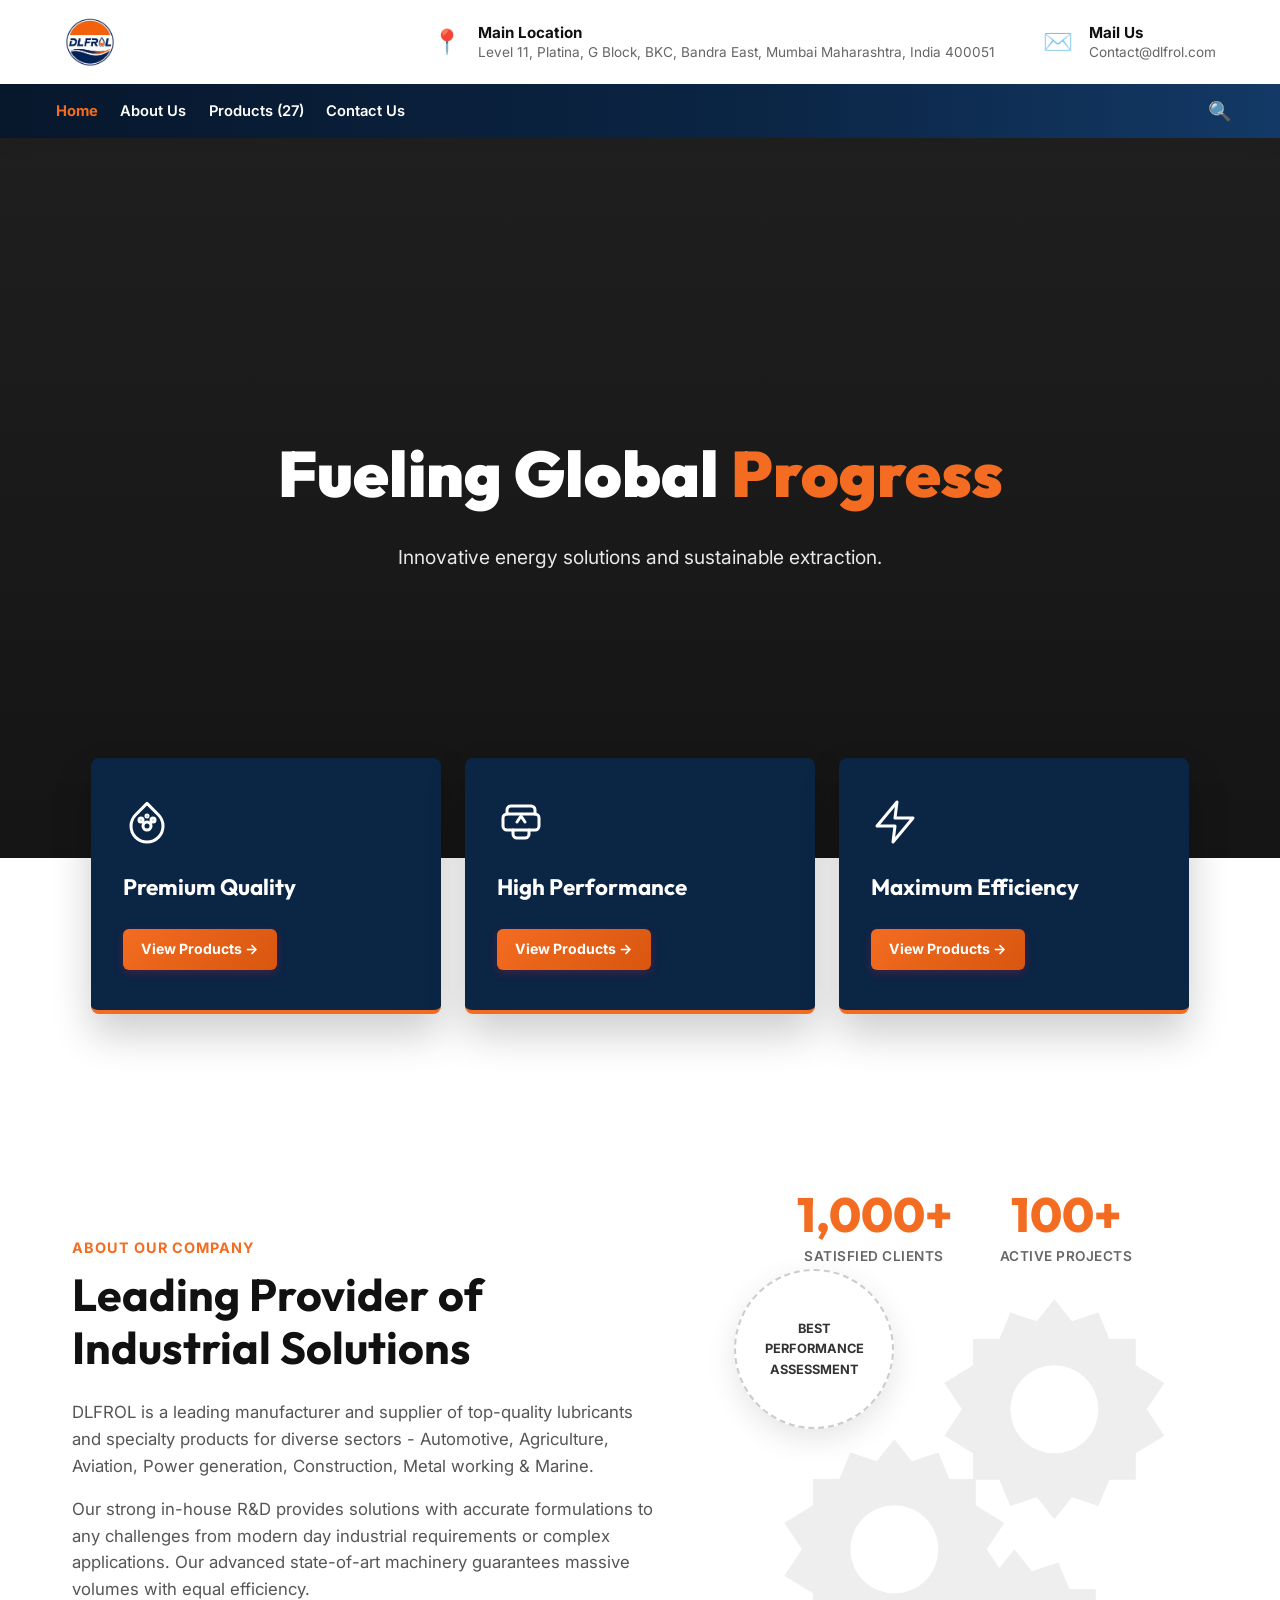
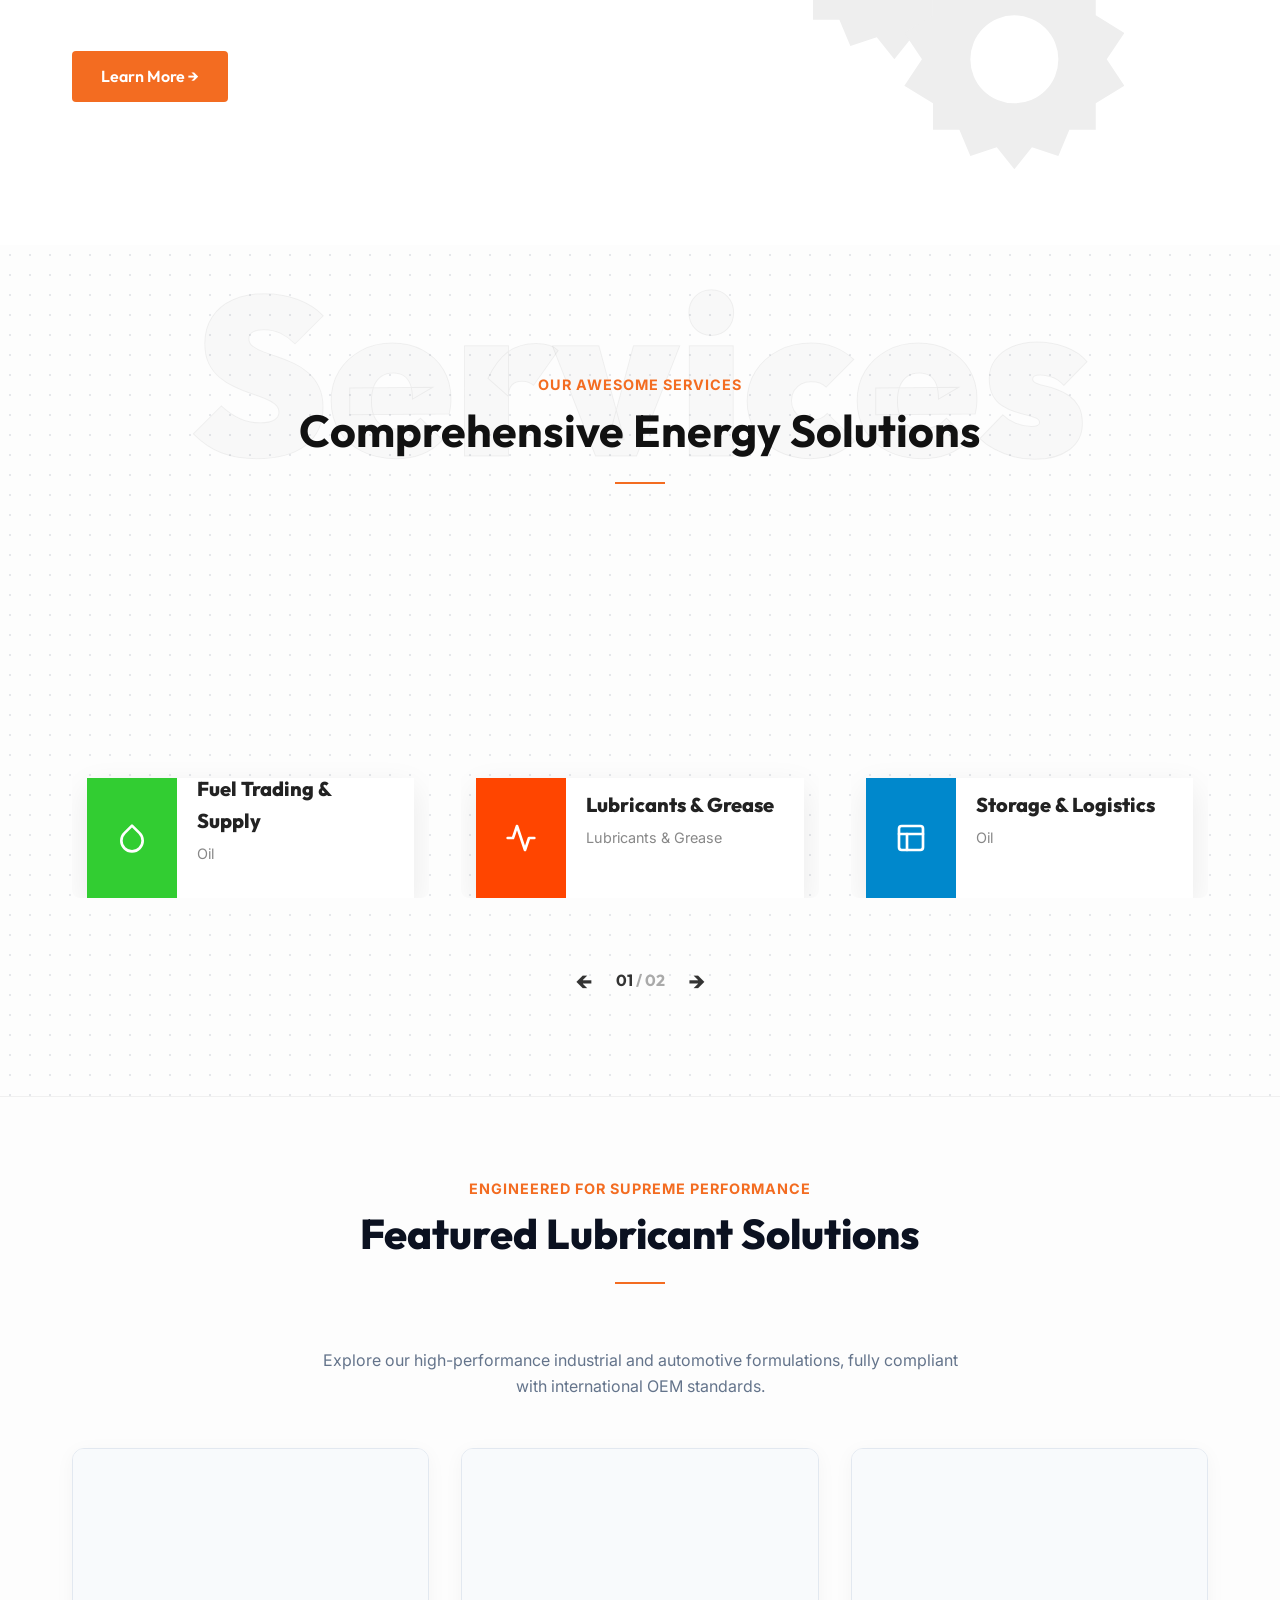
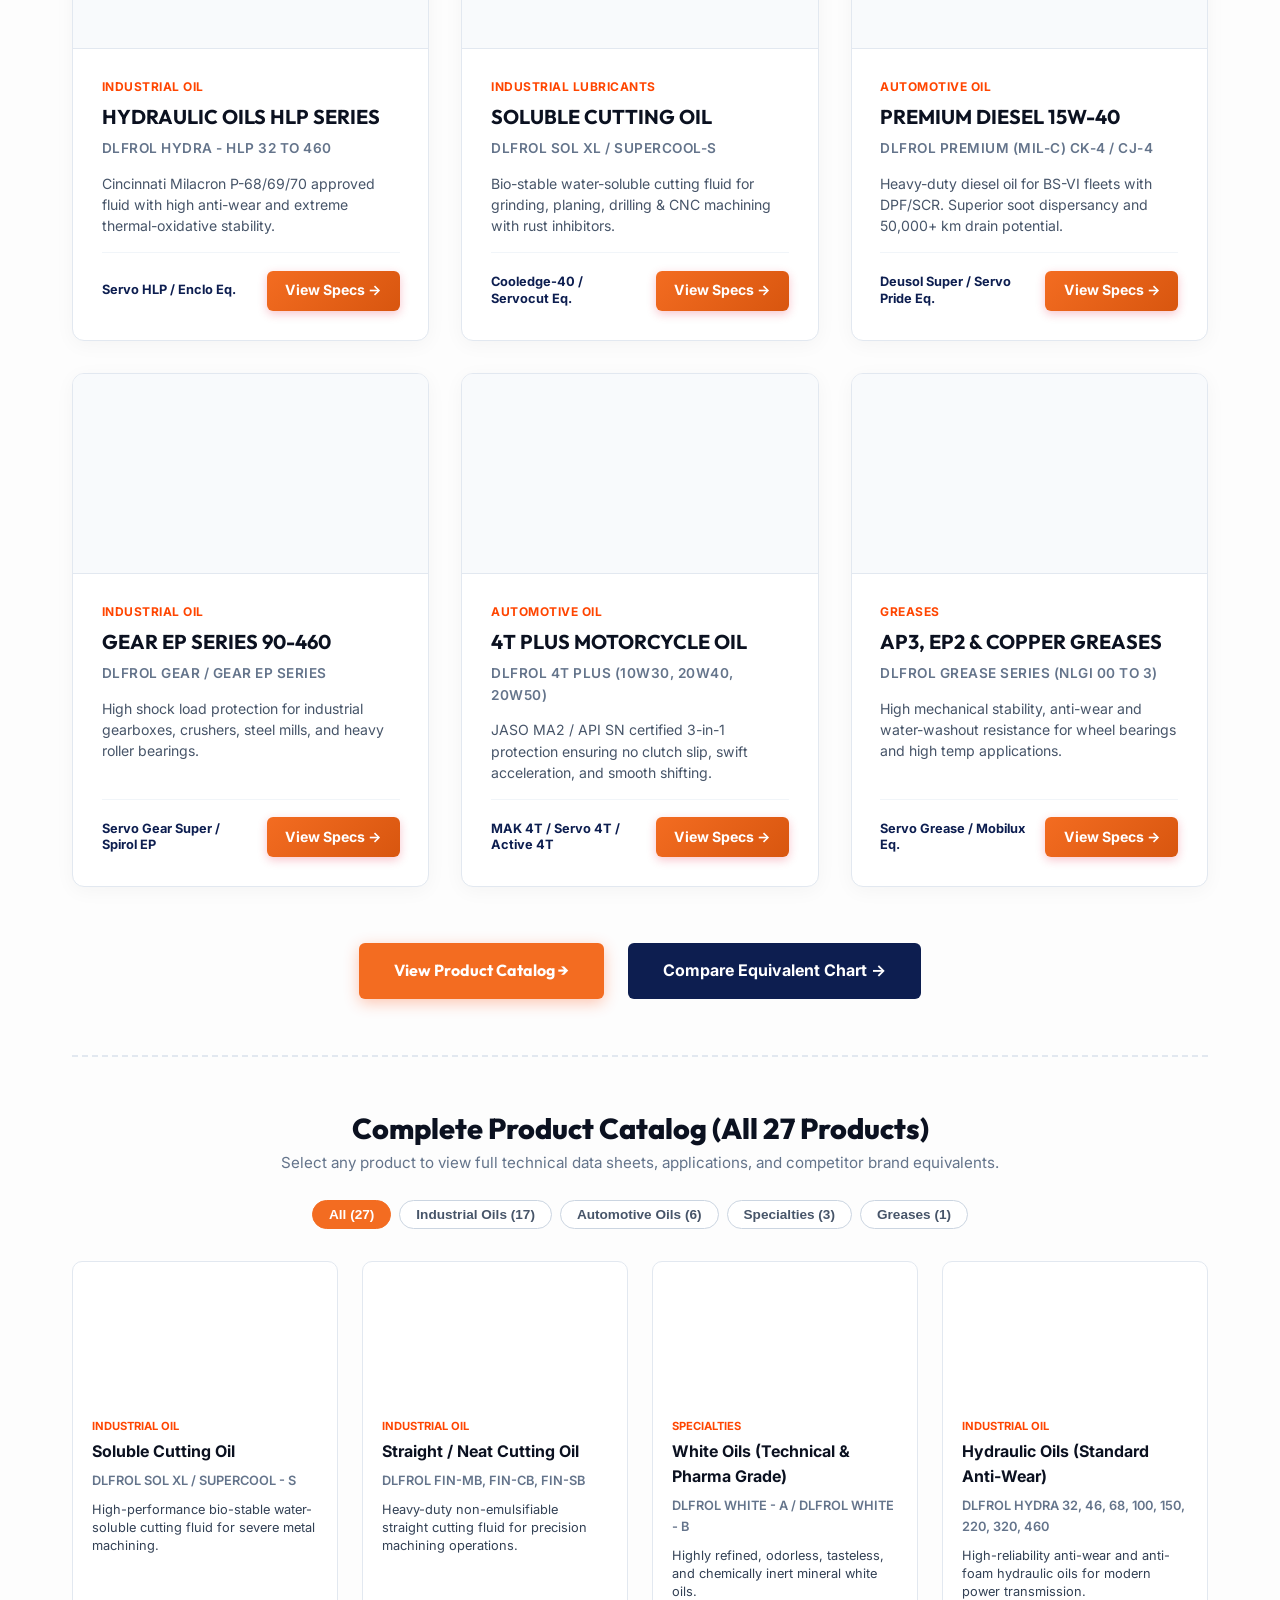
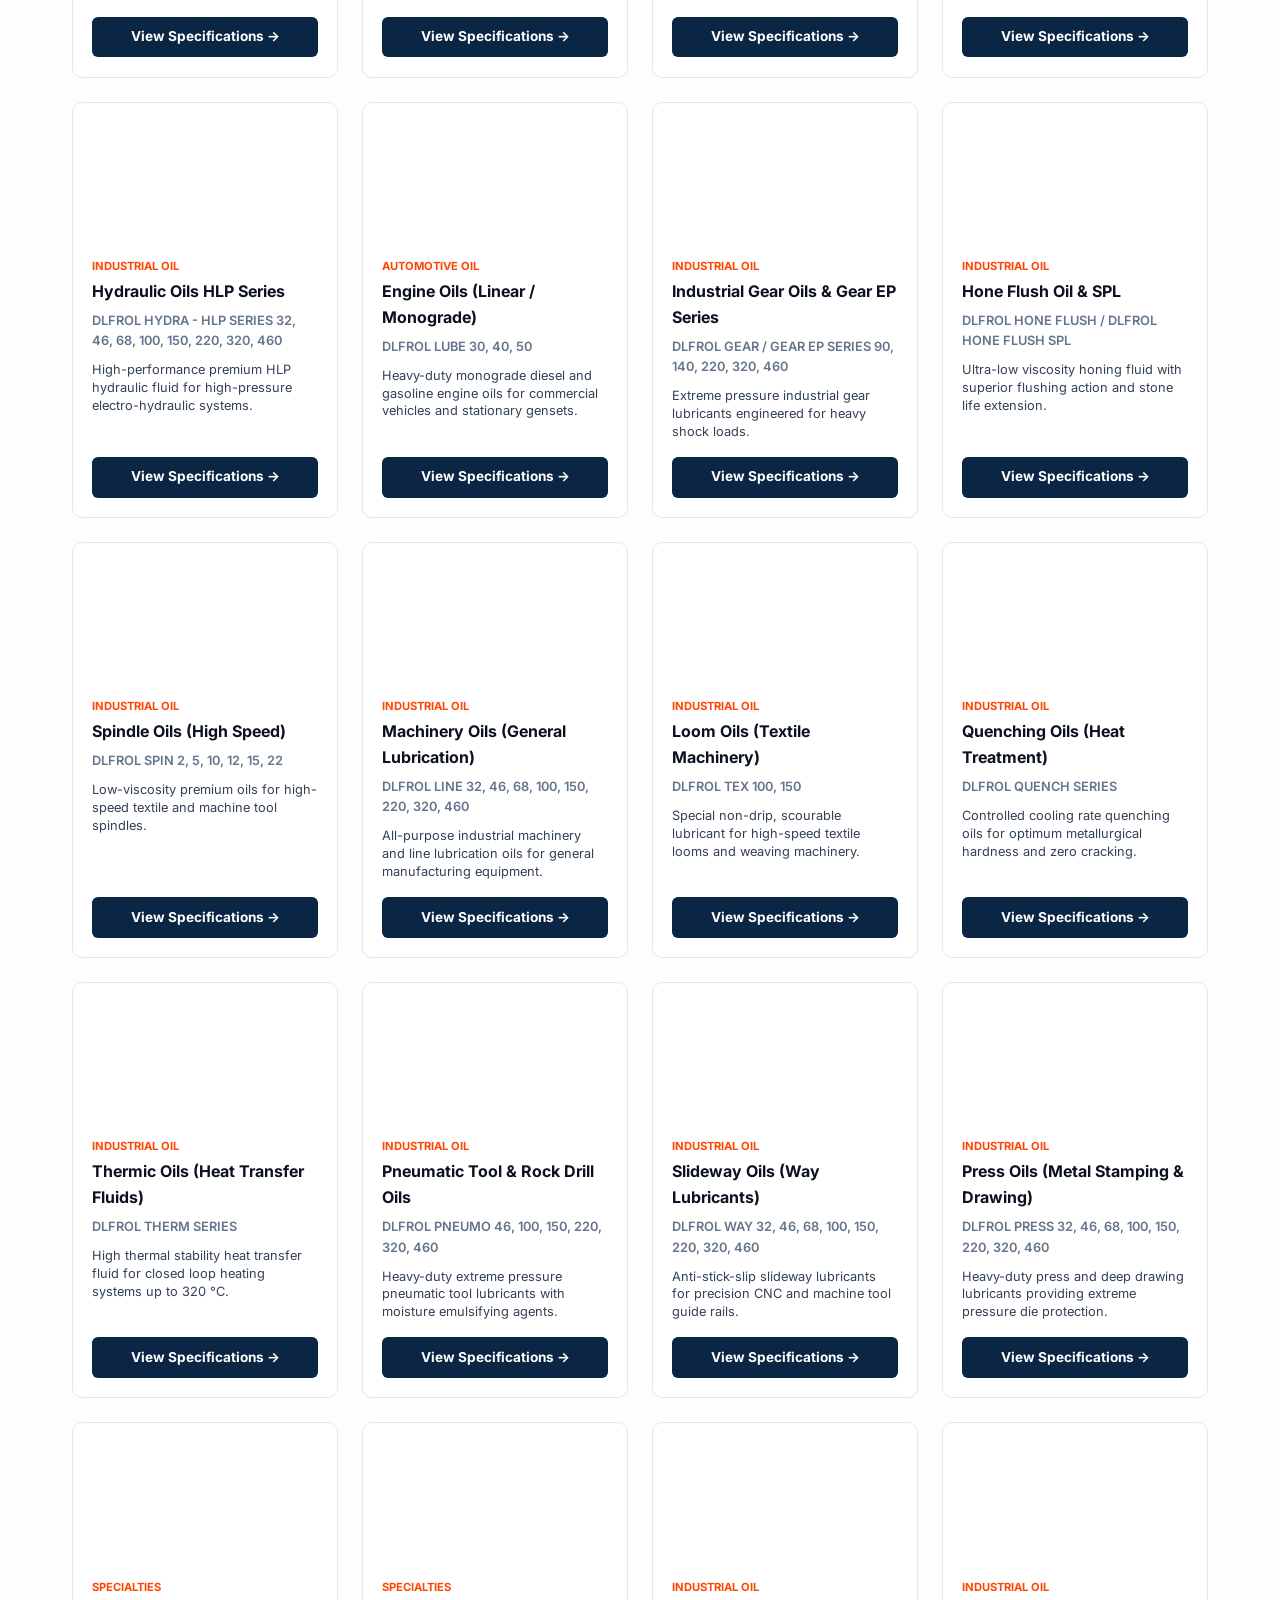
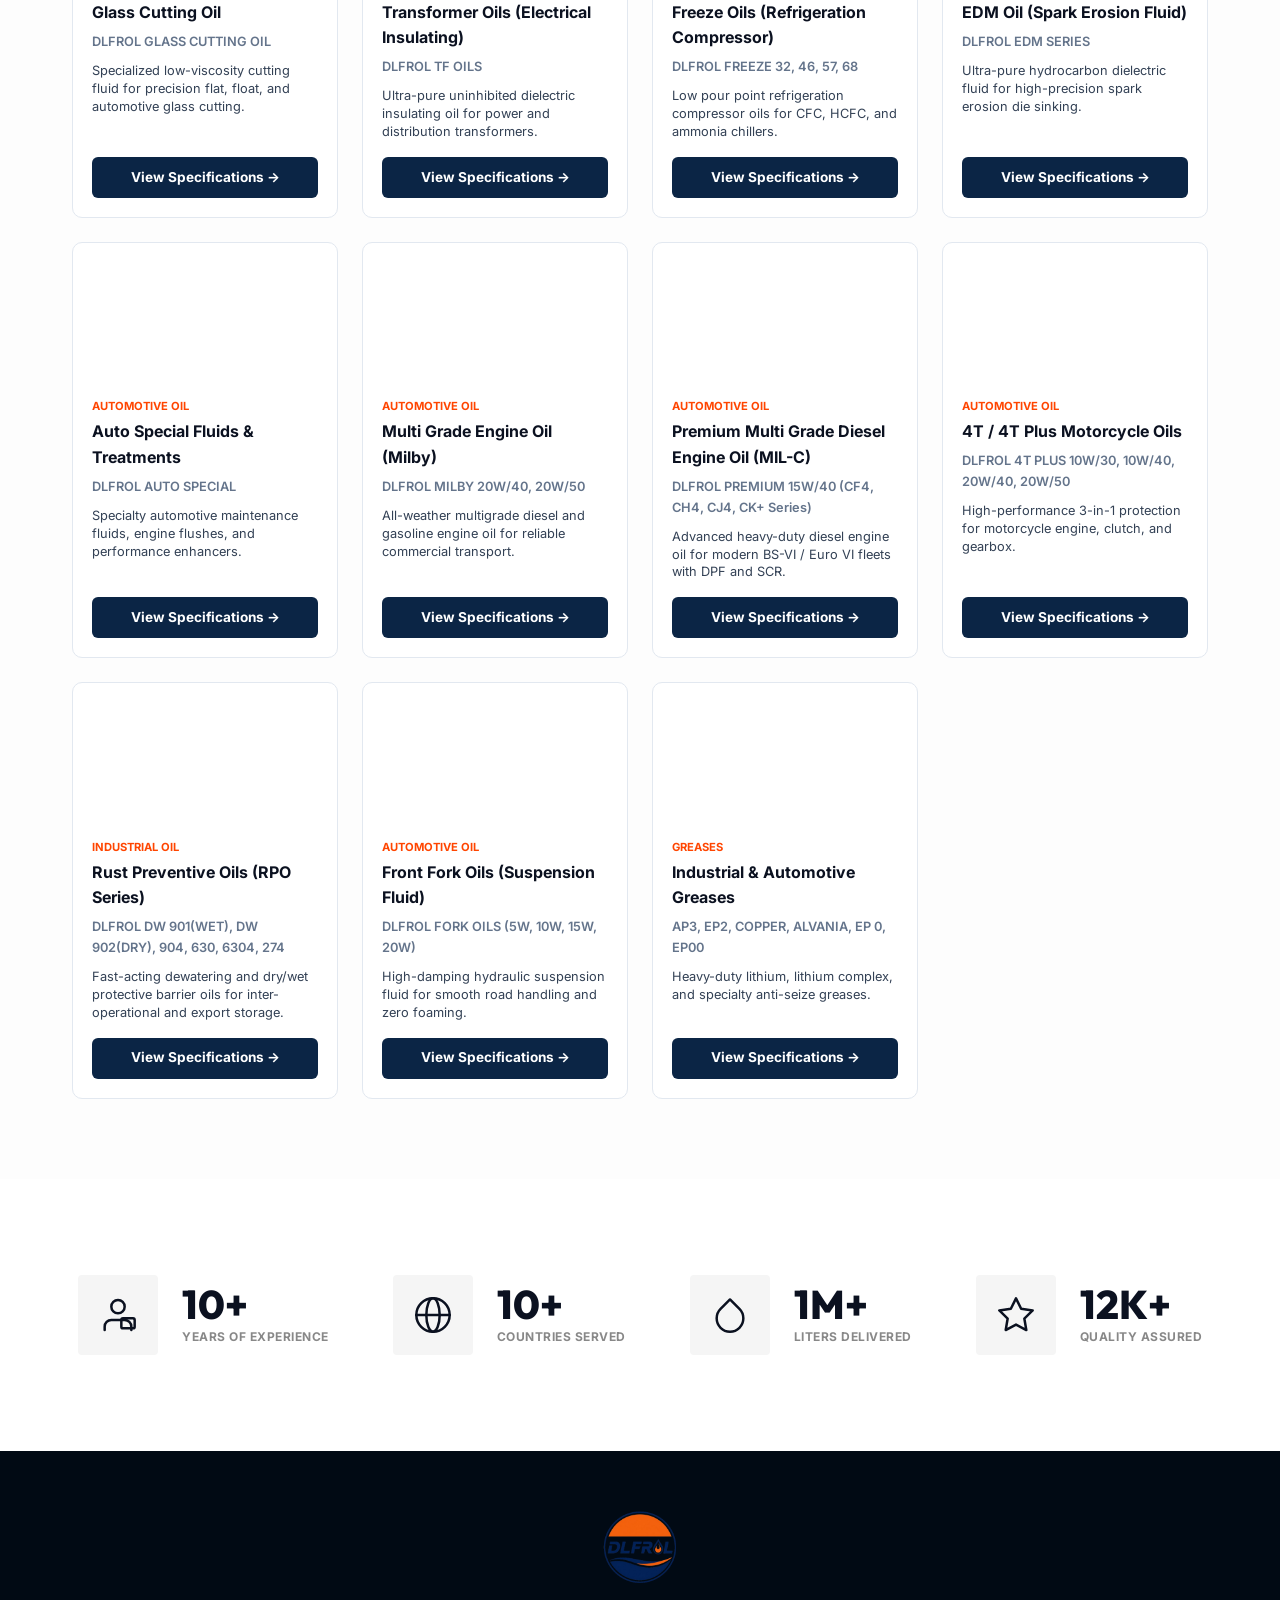
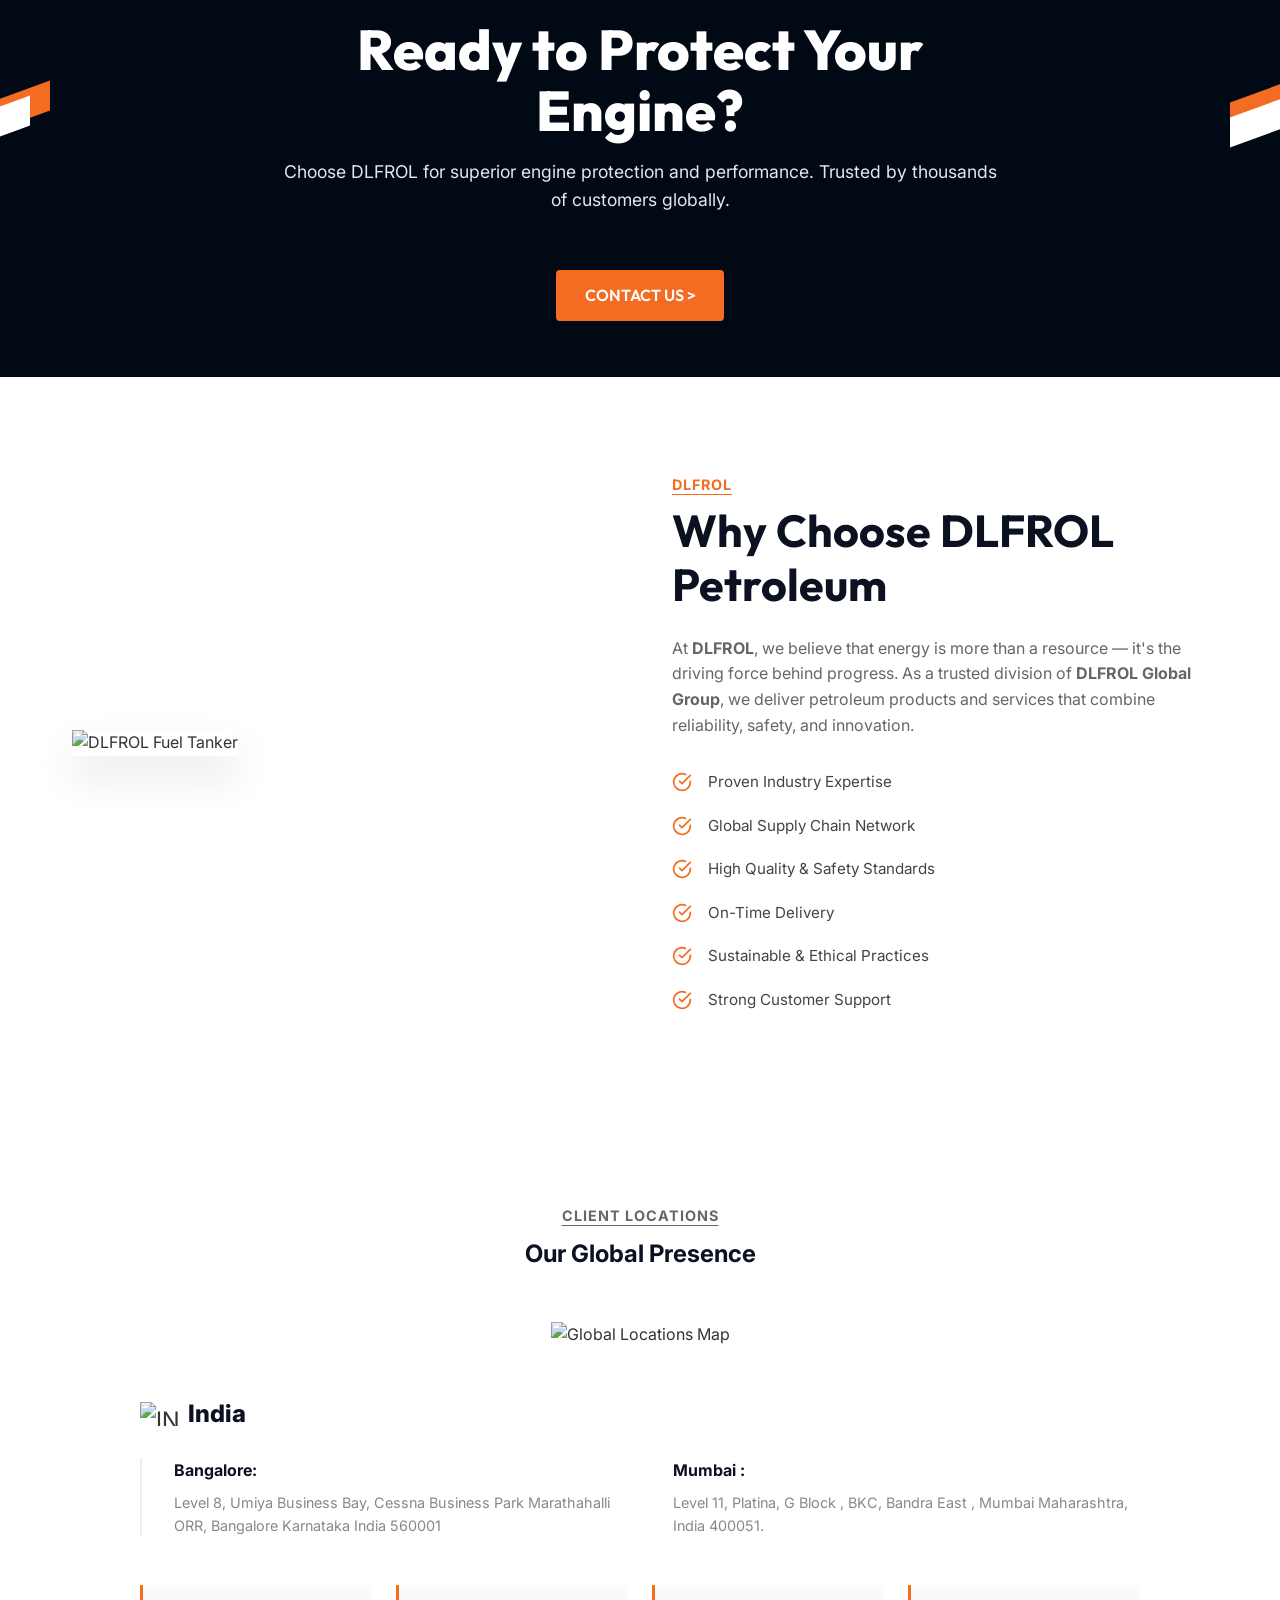
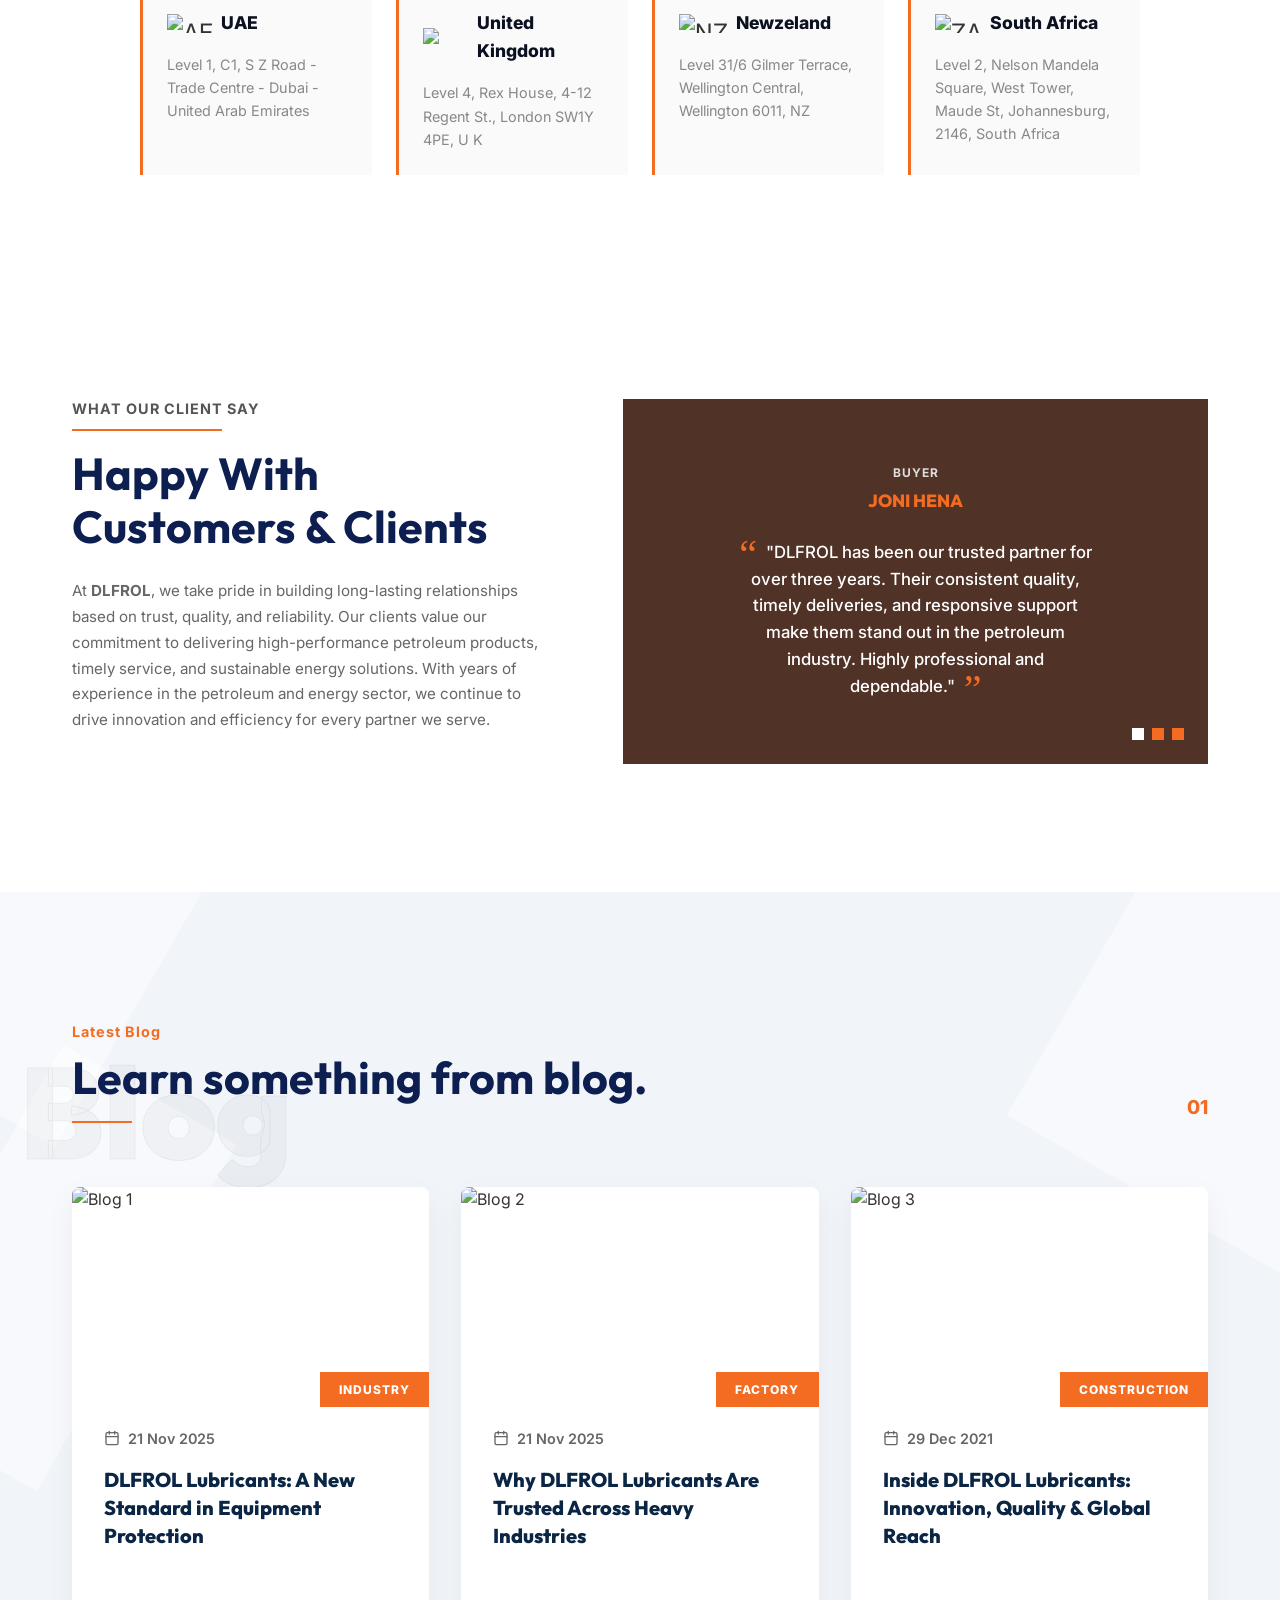
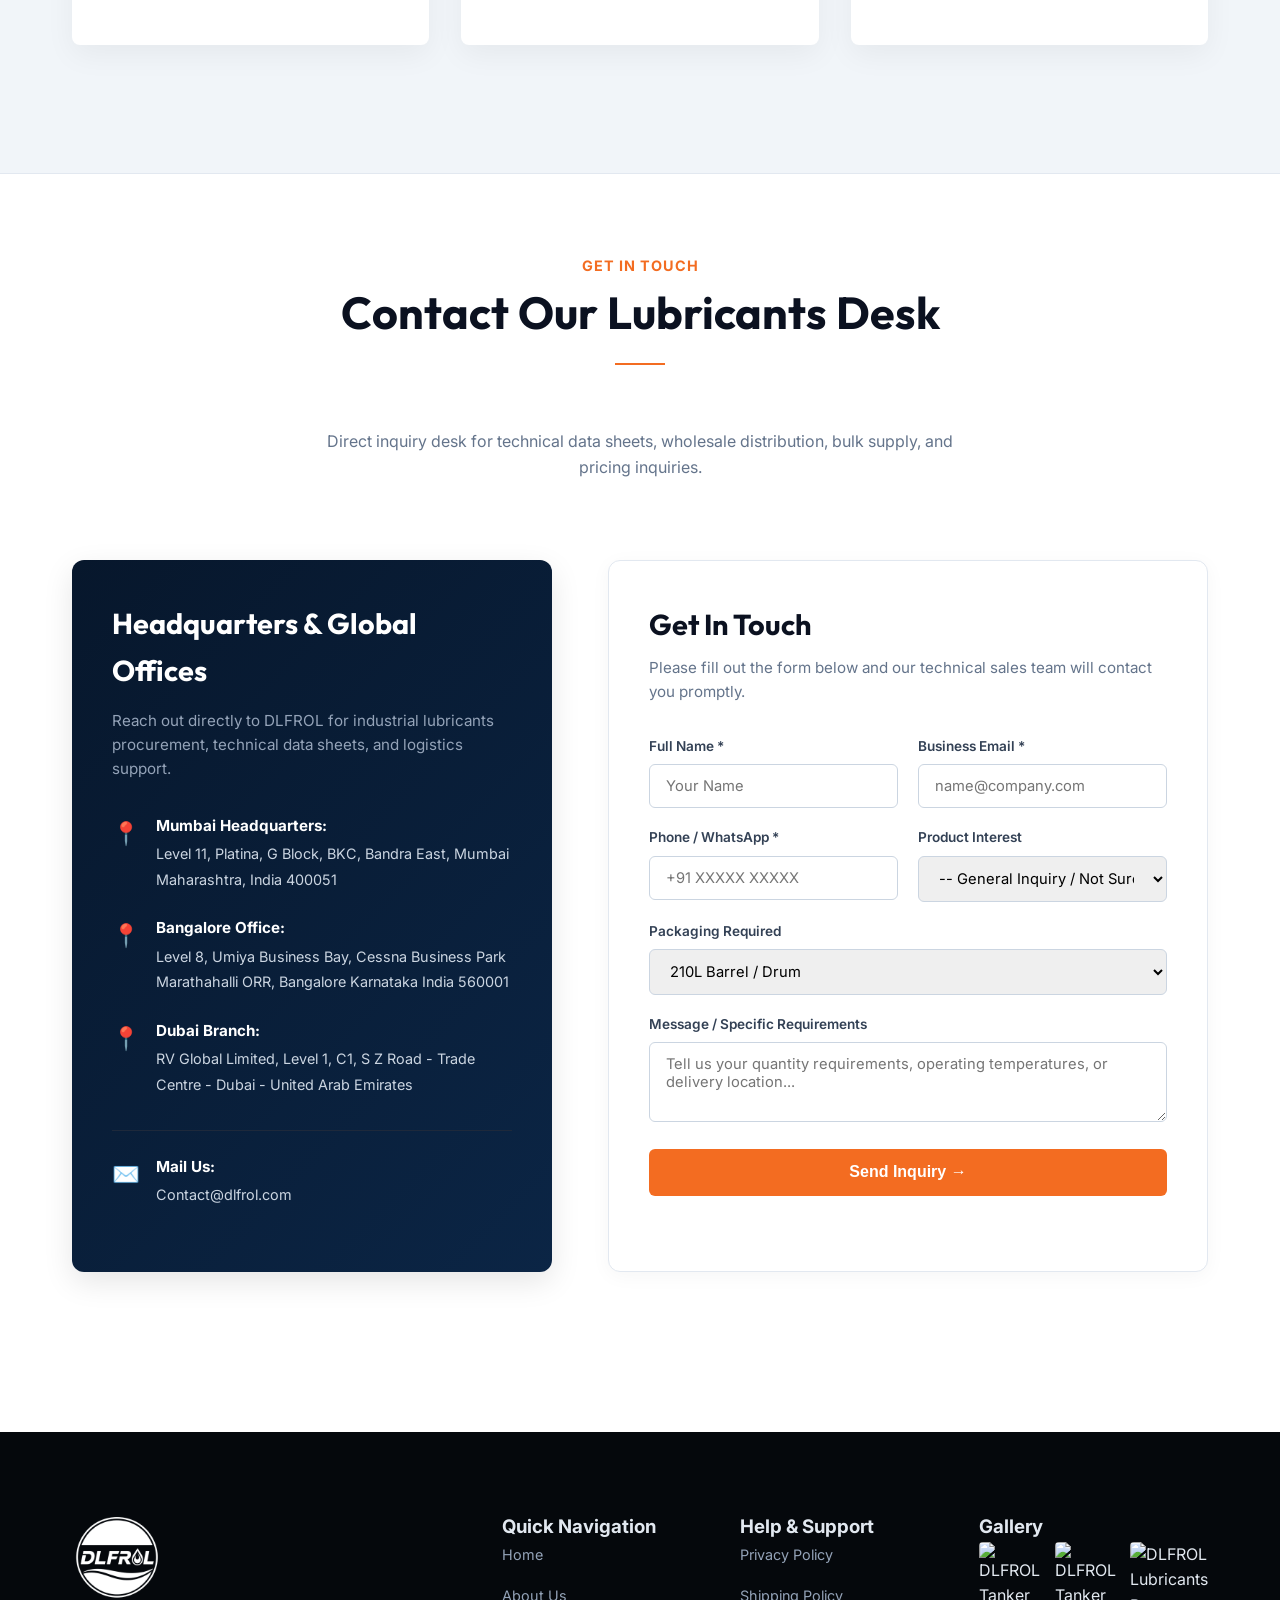
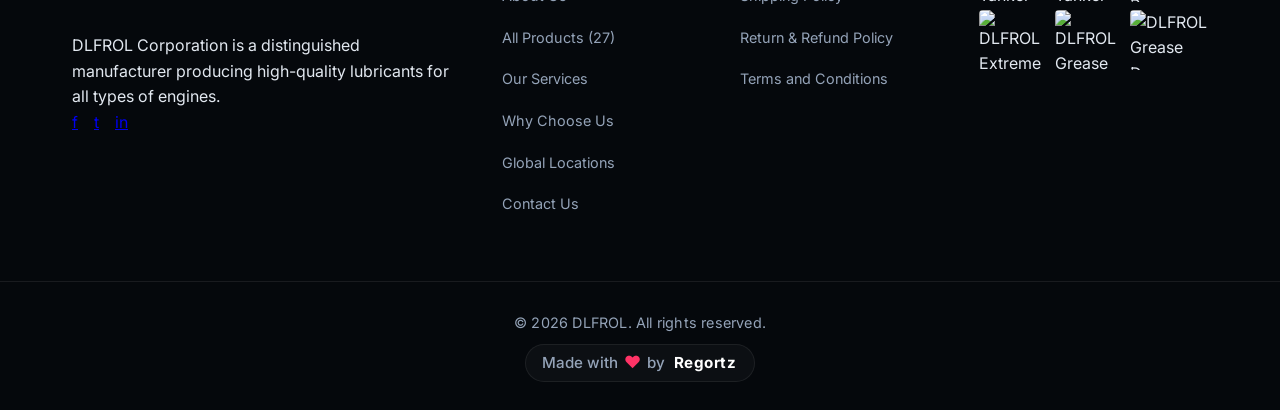
==== commit 7ff91450: "Update website to DLFROL single page with new branding, theme colors, and product catalog" ====
--- a/index.html
+++ b/index.html
@@ -7,7 +7,7 @@
     <meta http-equiv="Pragma" content="no-cache">
     <meta http-equiv="Expires" content="0">
 
-    <title>Kembot Petroleum | Powering the Future</title>
+    <title>DLFROL | Powering the Future</title>
     <link rel="stylesheet" href="styles.css?v=2.2">
     <link href="https://fonts.googleapis.com/css2?family=Inter:wght@300;400;600;800&family=Outfit:wght@400;700;900&display=swap" rel="stylesheet">
 </head>
@@ -16,7 +16,7 @@
     <header class="main-header">
         <div class="top-bar">
             <a href="index.html" class="logo" style="text-decoration: none; color: inherit;">
-                <img src="images/logo.png" alt="Kembot Petroleum Logo" class="site-logo-img">
+                <img src="images/logo.png" alt="DLFROL Logo" class="site-logo-img">
             </a>
             <div class="top-contact">
                 <div class="contact-item">
@@ -30,7 +30,7 @@
                     <span class="icon" style="color:var(--accent);font-size:1.5rem;">✉️</span>
                     <div class="contact-text">
                         <strong>Mail Us</strong><br>
-                        <span>Contact@kembotpetroleum.com</span>
+                        <span>Contact@dlfrol.com</span>
                     </div>
                 </div>
             </div>
@@ -99,7 +99,7 @@
             <div class="about-left">
                 <h4 class="subtitle text-accent">About Our Company</h4>
                 <h2 class="title">Leading Provider of <br>Industrial Solutions</h2>
-                <p>Kembot Petroleum is a leading manufacturer and supplier of top-quality lubricants and specialty products for diverse sectors - Automotive, Agriculture, Aviation, Power generation, Construction, Metal working & Marine.</p>
+                <p>DLFROL is a leading manufacturer and supplier of top-quality lubricants and specialty products for diverse sectors - Automotive, Agriculture, Aviation, Power generation, Construction, Metal working & Marine.</p>
                 <p>Our strong in-house R&D provides solutions with accurate formulations to any challenges from modern day industrial requirements or complex applications. Our advanced state-of-art machinery guarantees massive volumes with equal efficiency.</p>
                 <a href="#why-choose" class="btn-primary mt-2">Learn More &rarr;</a>
             </div>
@@ -278,11 +278,11 @@
                         <h3 class="product-title" style="font-size: 1.25rem; font-weight: 700; margin: 0.3rem 0; color: #0b1120;">
                             <a href="products.html" style="color:inherit; text-decoration:none;">Hydraulic Oils HLP Series</a>
                         </h3>
-                        <div class="product-subtitle" style="font-size: 0.85rem; color: #64748b; font-weight: 600; margin-bottom: 0.8rem;">KEMBOT HYDRA - HLP 32 to 460</div>
+                        <div class="product-subtitle" style="font-size: 0.85rem; color: #64748b; font-weight: 600; margin-bottom: 0.8rem;">DLFROL HYDRA - HLP 32 to 460</div>
                         <p style="font-size: 0.88rem; color: #475569; line-height: 1.5; margin-bottom: 1rem;">Cincinnati Milacron P-68/69/70 approved fluid with high anti-wear and extreme thermal-oxidative stability.</p>
                         <div style="margin-top: auto; padding-top: 1.1rem; border-top: 1px solid #f1f5f9; display: flex; justify-content: space-between; align-items: center; gap: 0.75rem;">
                             <span style="font-size: 0.8rem; color: #0d1e50; font-weight: 700; line-height: 1.3;">Servo HLP / Enclo Eq.</span>
-                            <a href="products.html" class="btn-card">View Specs &rarr;</a>
+                            <a href="javascript:void(0)" class="btn-card" onclick="openProductSpecsModalByCard(this)">View Specs &rarr;</a>
                         </div>
                     </div>
                 </div>
@@ -295,11 +295,11 @@
                         <h3 class="product-title" style="font-size: 1.25rem; font-weight: 700; margin: 0.3rem 0; color: #0b1120;">
                             <a href="products.html" style="color:inherit; text-decoration:none;">Soluble Cutting Oil</a>
                         </h3>
-                        <div class="product-subtitle" style="font-size: 0.85rem; color: #64748b; font-weight: 600; margin-bottom: 0.8rem;">KEMBOT SOL XL / SUPERCOOL-S</div>
+                        <div class="product-subtitle" style="font-size: 0.85rem; color: #64748b; font-weight: 600; margin-bottom: 0.8rem;">DLFROL SOL XL / SUPERCOOL-S</div>
                         <p style="font-size: 0.88rem; color: #475569; line-height: 1.5; margin-bottom: 1rem;">Bio-stable water-soluble cutting fluid for grinding, planing, drilling & CNC machining with rust inhibitors.</p>
                         <div style="margin-top: auto; padding-top: 1.1rem; border-top: 1px solid #f1f5f9; display: flex; justify-content: space-between; align-items: center; gap: 0.75rem;">
                             <span style="font-size: 0.8rem; color: #0d1e50; font-weight: 700; line-height: 1.3;">Cooledge-40 / Servocut Eq.</span>
-                            <a href="products.html" class="btn-card">View Specs &rarr;</a>
+                            <a href="javascript:void(0)" class="btn-card" onclick="openProductSpecsModalByCard(this)">View Specs &rarr;</a>
                         </div>
                     </div>
                 </div>
@@ -312,11 +312,11 @@
                         <h3 class="product-title" style="font-size: 1.25rem; font-weight: 700; margin: 0.3rem 0; color: #0b1120;">
                             <a href="products.html" style="color:inherit; text-decoration:none;">Premium Diesel 15W-40</a>
                         </h3>
-                        <div class="product-subtitle" style="font-size: 0.85rem; color: #64748b; font-weight: 600; margin-bottom: 0.8rem;">KEMBOT PREMIUM (MIL-C) CK-4 / CJ-4</div>
+                        <div class="product-subtitle" style="font-size: 0.85rem; color: #64748b; font-weight: 600; margin-bottom: 0.8rem;">DLFROL PREMIUM (MIL-C) CK-4 / CJ-4</div>
                         <p style="font-size: 0.88rem; color: #475569; line-height: 1.5; margin-bottom: 1rem;">Heavy-duty diesel oil for BS-VI fleets with DPF/SCR. Superior soot dispersancy and 50,000+ km drain potential.</p>
                         <div style="margin-top: auto; padding-top: 1.1rem; border-top: 1px solid #f1f5f9; display: flex; justify-content: space-between; align-items: center; gap: 0.75rem;">
                             <span style="font-size: 0.8rem; color: #0d1e50; font-weight: 700; line-height: 1.3;">Deusol Super / Servo Pride Eq.</span>
-                            <a href="products.html" class="btn-card">View Specs &rarr;</a>
+                            <a href="javascript:void(0)" class="btn-card" onclick="openProductSpecsModalByCard(this)">View Specs &rarr;</a>
                         </div>
                     </div>
                 </div>
@@ -329,11 +329,11 @@
                         <h3 class="product-title" style="font-size: 1.25rem; font-weight: 700; margin: 0.3rem 0; color: #0b1120;">
                             <a href="products.html" style="color:inherit; text-decoration:none;">Gear EP Series 90-460</a>
                         </h3>
-                        <div class="product-subtitle" style="font-size: 0.85rem; color: #64748b; font-weight: 600; margin-bottom: 0.8rem;">KEMBOT GEAR / GEAR EP SERIES</div>
+                        <div class="product-subtitle" style="font-size: 0.85rem; color: #64748b; font-weight: 600; margin-bottom: 0.8rem;">DLFROL GEAR / GEAR EP SERIES</div>
                         <p style="font-size: 0.88rem; color: #475569; line-height: 1.5; margin-bottom: 1rem;">High shock load protection for industrial gearboxes, crushers, steel mills, and heavy roller bearings.</p>
                         <div style="margin-top: auto; padding-top: 1.1rem; border-top: 1px solid #f1f5f9; display: flex; justify-content: space-between; align-items: center; gap: 0.75rem;">
                             <span style="font-size: 0.8rem; color: #0d1e50; font-weight: 700; line-height: 1.3;">Servo Gear Super / Spirol EP</span>
-                            <a href="products.html" class="btn-card">View Specs &rarr;</a>
+                            <a href="javascript:void(0)" class="btn-card" onclick="openProductSpecsModalByCard(this)">View Specs &rarr;</a>
                         </div>
                     </div>
                 </div>
@@ -346,11 +346,11 @@
                         <h3 class="product-title" style="font-size: 1.25rem; font-weight: 700; margin: 0.3rem 0; color: #0b1120;">
                             <a href="products.html" style="color:inherit; text-decoration:none;">4T Plus Motorcycle Oil</a>
                         </h3>
-                        <div class="product-subtitle" style="font-size: 0.85rem; color: #64748b; font-weight: 600; margin-bottom: 0.8rem;">KEMBOT 4T PLUS (10W30, 20W40, 20W50)</div>
+                        <div class="product-subtitle" style="font-size: 0.85rem; color: #64748b; font-weight: 600; margin-bottom: 0.8rem;">DLFROL 4T PLUS (10W30, 20W40, 20W50)</div>
                         <p style="font-size: 0.88rem; color: #475569; line-height: 1.5; margin-bottom: 1rem;">JASO MA2 / API SN certified 3-in-1 protection ensuring no clutch slip, swift acceleration, and smooth shifting.</p>
                         <div style="margin-top: auto; padding-top: 1.1rem; border-top: 1px solid #f1f5f9; display: flex; justify-content: space-between; align-items: center; gap: 0.75rem;">
                             <span style="font-size: 0.8rem; color: #0d1e50; font-weight: 700; line-height: 1.3;">MAK 4T / Servo 4T / Active 4T</span>
-                            <a href="products.html" class="btn-card">View Specs &rarr;</a>
+                            <a href="javascript:void(0)" class="btn-card" onclick="openProductSpecsModalByCard(this)">View Specs &rarr;</a>
                         </div>
                     </div>
                 </div>
@@ -363,11 +363,11 @@
                         <h3 class="product-title" style="font-size: 1.25rem; font-weight: 700; margin: 0.3rem 0; color: #0b1120;">
                             <a href="products.html" style="color:inherit; text-decoration:none;">AP3, EP2 & Copper Greases</a>
                         </h3>
-                        <div class="product-subtitle" style="font-size: 0.85rem; color: #64748b; font-weight: 600; margin-bottom: 0.8rem;">KEMBOT GREASE SERIES (NLGI 00 to 3)</div>
+                        <div class="product-subtitle" style="font-size: 0.85rem; color: #64748b; font-weight: 600; margin-bottom: 0.8rem;">DLFROL GREASE SERIES (NLGI 00 to 3)</div>
                         <p style="font-size: 0.88rem; color: #475569; line-height: 1.5; margin-bottom: 1rem;">High mechanical stability, anti-wear and water-washout resistance for wheel bearings and high temp applications.</p>
                         <div style="margin-top: auto; padding-top: 1.1rem; border-top: 1px solid #f1f5f9; display: flex; justify-content: space-between; align-items: center; gap: 0.75rem;">
                             <span style="font-size: 0.8rem; color: #0d1e50; font-weight: 700; line-height: 1.3;">Servo Grease / Mobilux Eq.</span>
-                            <a href="products.html" class="btn-card">View Specs &rarr;</a>
+                            <a href="javascript:void(0)" class="btn-card" onclick="openProductSpecsModalByCard(this)">View Specs &rarr;</a>
                         </div>
                     </div>
                 </div>
@@ -384,14 +384,14 @@
             </div>
 
             <!-- Expandable All 27 Products Catalog Grid -->
-            <div id="allProductsContainer" style="display: none; margin-top: 3.5rem; padding-top: 3rem; border-top: 2px dashed #e2e8f0; animation: fadeIn 0.4s ease;">
+            <div id="allProductsContainer" style="display: block; margin-top: 3.5rem; padding-top: 3rem; border-top: 2px dashed #e2e8f0; animation: fadeIn 0.4s ease;">
                 <div style="text-align: center; margin-bottom: 2rem;">
                     <h3 style="font-family:'Outfit', sans-serif; font-size:1.8rem; font-weight:800; color:#0b1120;">Complete Product Catalog (All 27 Products)</h3>
                     <p style="color:#64748b; font-size:0.95rem;">Select any product to view full technical data sheets, applications, and competitor brand equivalents.</p>
                     
                     <!-- Filter buttons -->
                     <div style="display:flex; justify-content:center; gap:0.5rem; flex-wrap:wrap; margin-top:1.5rem;">
-                        <button class="cat-filter-btn active-filter" onclick="filterCatalog('all', this)" style="padding:0.4rem 1rem; border-radius:20px; border:1px solid #ff4500; background:#ff4500; color:#fff; font-weight:600; cursor:pointer; font-size:0.85rem;">All (27)</button>
+                        <button class="cat-filter-btn active-filter" onclick="filterCatalog('all', this)" style="padding:0.4rem 1rem; border-radius:20px; border:1px solid #F36C21; background:#F36C21; color:#fff; font-weight:600; cursor:pointer; font-size:0.85rem;">All (27)</button>
                         <button class="cat-filter-btn" onclick="filterCatalog('industrial oil', this)" style="padding:0.4rem 1rem; border-radius:20px; border:1px solid #cbd5e1; background:#fff; color:#475569; font-weight:600; cursor:pointer; font-size:0.85rem;">Industrial Oils (17)</button>
                         <button class="cat-filter-btn" onclick="filterCatalog('automotive oil', this)" style="padding:0.4rem 1rem; border-radius:20px; border:1px solid #cbd5e1; background:#fff; color:#475569; font-weight:600; cursor:pointer; font-size:0.85rem;">Automotive Oils (6)</button>
                         <button class="cat-filter-btn" onclick="filterCatalog('specialties', this)" style="padding:0.4rem 1rem; border-radius:20px; border:1px solid #cbd5e1; background:#fff; color:#475569; font-weight:600; cursor:pointer; font-size:0.85rem;">Specialties (3)</button>
@@ -405,234 +405,234 @@
             <div style="height:120px; background-image:url('images/Products/SOLUBLE CUTTING OIL-2.png'); background-size:contain; background-repeat:no-repeat; background-position:center; margin-bottom:1rem;"></div>
             <span style="font-size:0.7rem; font-weight:700; color:#ff4500; text-transform:uppercase;">Industrial Oil</span>
             <h4 style="font-size:1rem; font-weight:700; color:#0b1120; margin:0.2rem 0 0.4rem 0;">Soluble Cutting Oil</h4>
-            <div style="font-size:0.8rem; color:#64748b; font-weight:600; margin-bottom:0.6rem;">KEMBOT SOL XL / SUPERCOOL - S</div>
+            <div style="font-size:0.8rem; color:#64748b; font-weight:600; margin-bottom:0.6rem;">DLFROL SOL XL / SUPERCOOL - S</div>
             <div style="font-size:0.8rem; color:#334155; margin-bottom:1rem; line-height:1.4; flex-grow:1;">High-performance bio-stable water-soluble cutting fluid for severe metal machining.</div>
-            <a href="products.html" style="display:block; text-align:center; padding:0.5rem 0.8rem; background:#0d1e50; color:#fff; text-decoration:none; font-weight:600; font-size:0.82rem; border-radius:5px; transition:background 0.2s;">View Specifications &rarr;</a>
+            <a href="javascript:void(0)" onclick="openProductSpecsModalByCard(this)" style="display:block; text-align:center; padding:0.6rem 0.8rem; background:#0B2545; color:#fff; text-decoration:none; font-weight:700; font-size:0.85rem; border-radius:6px; transition:background 0.2s;">View Specifications &rarr;</a>
         </div>
     
         <div class="catalog-card" data-category="industrial oil" style="background:#fff; border:1px solid #e2e8f0; border-radius:10px; padding:1.2rem; display:flex; flex-direction:column; transition:transform 0.2s, box-shadow 0.2s;">
             <div style="height:120px; background-image:url('images/Products/MOULINE CUTTING OIL-1.png'); background-size:contain; background-repeat:no-repeat; background-position:center; margin-bottom:1rem;"></div>
             <span style="font-size:0.7rem; font-weight:700; color:#ff4500; text-transform:uppercase;">Industrial Oil</span>
             <h4 style="font-size:1rem; font-weight:700; color:#0b1120; margin:0.2rem 0 0.4rem 0;">Straight / Neat Cutting Oil</h4>
-            <div style="font-size:0.8rem; color:#64748b; font-weight:600; margin-bottom:0.6rem;">KEMBOT FIN-MB, FIN-CB, FIN-SB</div>
+            <div style="font-size:0.8rem; color:#64748b; font-weight:600; margin-bottom:0.6rem;">DLFROL FIN-MB, FIN-CB, FIN-SB</div>
             <div style="font-size:0.8rem; color:#334155; margin-bottom:1rem; line-height:1.4; flex-grow:1;">Heavy-duty non-emulsifiable straight cutting fluid for precision machining operations.</div>
-            <a href="products.html" style="display:block; text-align:center; padding:0.5rem 0.8rem; background:#0d1e50; color:#fff; text-decoration:none; font-weight:600; font-size:0.82rem; border-radius:5px; transition:background 0.2s;">View Specifications &rarr;</a>
+            <a href="javascript:void(0)" onclick="openProductSpecsModalByCard(this)" style="display:block; text-align:center; padding:0.6rem 0.8rem; background:#0B2545; color:#fff; text-decoration:none; font-weight:700; font-size:0.85rem; border-radius:6px; transition:background 0.2s;">View Specifications &rarr;</a>
         </div>
     
         <div class="catalog-card" data-category="specialties" style="background:#fff; border:1px solid #e2e8f0; border-radius:10px; padding:1.2rem; display:flex; flex-direction:column; transition:transform 0.2s, box-shadow 0.2s;">
             <div style="height:120px; background-image:url('images/product-bottle.png'); background-size:contain; background-repeat:no-repeat; background-position:center; margin-bottom:1rem;"></div>
             <span style="font-size:0.7rem; font-weight:700; color:#ff4500; text-transform:uppercase;">Specialties</span>
             <h4 style="font-size:1rem; font-weight:700; color:#0b1120; margin:0.2rem 0 0.4rem 0;">White Oils (Technical & Pharma Grade)</h4>
-            <div style="font-size:0.8rem; color:#64748b; font-weight:600; margin-bottom:0.6rem;">KEMBOT WHITE - A / KEMBOT WHITE - B</div>
+            <div style="font-size:0.8rem; color:#64748b; font-weight:600; margin-bottom:0.6rem;">DLFROL WHITE - A / DLFROL WHITE - B</div>
             <div style="font-size:0.8rem; color:#334155; margin-bottom:1rem; line-height:1.4; flex-grow:1;">Highly refined, odorless, tasteless, and chemically inert mineral white oils.</div>
-            <a href="products.html" style="display:block; text-align:center; padding:0.5rem 0.8rem; background:#0d1e50; color:#fff; text-decoration:none; font-weight:600; font-size:0.82rem; border-radius:5px; transition:background 0.2s;">View Specifications &rarr;</a>
+            <a href="javascript:void(0)" onclick="openProductSpecsModalByCard(this)" style="display:block; text-align:center; padding:0.6rem 0.8rem; background:#0B2545; color:#fff; text-decoration:none; font-weight:700; font-size:0.85rem; border-radius:6px; transition:background 0.2s;">View Specifications &rarr;</a>
         </div>
     
         <div class="catalog-card" data-category="industrial oil" style="background:#fff; border:1px solid #e2e8f0; border-radius:10px; padding:1.2rem; display:flex; flex-direction:column; transition:transform 0.2s, box-shadow 0.2s;">
             <div style="height:120px; background-image:url('images/Products/HYDRAULIC OIL 68-1.png'); background-size:contain; background-repeat:no-repeat; background-position:center; margin-bottom:1rem;"></div>
             <span style="font-size:0.7rem; font-weight:700; color:#ff4500; text-transform:uppercase;">Industrial Oil</span>
             <h4 style="font-size:1rem; font-weight:700; color:#0b1120; margin:0.2rem 0 0.4rem 0;">Hydraulic Oils (Standard Anti-Wear)</h4>
-            <div style="font-size:0.8rem; color:#64748b; font-weight:600; margin-bottom:0.6rem;">KEMBOT HYDRA 32, 46, 68, 100, 150, 220, 320, 460</div>
+            <div style="font-size:0.8rem; color:#64748b; font-weight:600; margin-bottom:0.6rem;">DLFROL HYDRA 32, 46, 68, 100, 150, 220, 320, 460</div>
             <div style="font-size:0.8rem; color:#334155; margin-bottom:1rem; line-height:1.4; flex-grow:1;">High-reliability anti-wear and anti-foam hydraulic oils for modern power transmission.</div>
-            <a href="products.html" style="display:block; text-align:center; padding:0.5rem 0.8rem; background:#0d1e50; color:#fff; text-decoration:none; font-weight:600; font-size:0.82rem; border-radius:5px; transition:background 0.2s;">View Specifications &rarr;</a>
+            <a href="javascript:void(0)" onclick="openProductSpecsModalByCard(this)" style="display:block; text-align:center; padding:0.6rem 0.8rem; background:#0B2545; color:#fff; text-decoration:none; font-weight:700; font-size:0.85rem; border-radius:6px; transition:background 0.2s;">View Specifications &rarr;</a>
         </div>
     
         <div class="catalog-card" data-category="industrial oil" style="background:#fff; border:1px solid #e2e8f0; border-radius:10px; padding:1.2rem; display:flex; flex-direction:column; transition:transform 0.2s, box-shadow 0.2s;">
             <div style="height:120px; background-image:url('images/Products/HYDRAULIC OIL 68-2.png'); background-size:contain; background-repeat:no-repeat; background-position:center; margin-bottom:1rem;"></div>
             <span style="font-size:0.7rem; font-weight:700; color:#ff4500; text-transform:uppercase;">Industrial Oil</span>
             <h4 style="font-size:1rem; font-weight:700; color:#0b1120; margin:0.2rem 0 0.4rem 0;">Hydraulic Oils HLP Series</h4>
-            <div style="font-size:0.8rem; color:#64748b; font-weight:600; margin-bottom:0.6rem;">KEMBOT HYDRA - HLP SERIES 32, 46, 68, 100, 150, 220, 320, 460</div>
+            <div style="font-size:0.8rem; color:#64748b; font-weight:600; margin-bottom:0.6rem;">DLFROL HYDRA - HLP SERIES 32, 46, 68, 100, 150, 220, 320, 460</div>
             <div style="font-size:0.8rem; color:#334155; margin-bottom:1rem; line-height:1.4; flex-grow:1;">High-performance premium HLP hydraulic fluid for high-pressure electro-hydraulic systems.</div>
-            <a href="products.html" style="display:block; text-align:center; padding:0.5rem 0.8rem; background:#0d1e50; color:#fff; text-decoration:none; font-weight:600; font-size:0.82rem; border-radius:5px; transition:background 0.2s;">View Specifications &rarr;</a>
+            <a href="javascript:void(0)" onclick="openProductSpecsModalByCard(this)" style="display:block; text-align:center; padding:0.6rem 0.8rem; background:#0B2545; color:#fff; text-decoration:none; font-weight:700; font-size:0.85rem; border-radius:6px; transition:background 0.2s;">View Specifications &rarr;</a>
         </div>
     
         <div class="catalog-card" data-category="automotive oil" style="background:#fff; border:1px solid #e2e8f0; border-radius:10px; padding:1.2rem; display:flex; flex-direction:column; transition:transform 0.2s, box-shadow 0.2s;">
             <div style="height:120px; background-image:url('images/Products/ENGINE OIL-1.png'); background-size:contain; background-repeat:no-repeat; background-position:center; margin-bottom:1rem;"></div>
             <span style="font-size:0.7rem; font-weight:700; color:#ff4500; text-transform:uppercase;">Automotive Oil</span>
             <h4 style="font-size:1rem; font-weight:700; color:#0b1120; margin:0.2rem 0 0.4rem 0;">Engine Oils (Linear / Monograde)</h4>
-            <div style="font-size:0.8rem; color:#64748b; font-weight:600; margin-bottom:0.6rem;">KEMBOT LUBE 30, 40, 50</div>
+            <div style="font-size:0.8rem; color:#64748b; font-weight:600; margin-bottom:0.6rem;">DLFROL LUBE 30, 40, 50</div>
             <div style="font-size:0.8rem; color:#334155; margin-bottom:1rem; line-height:1.4; flex-grow:1;">Heavy-duty monograde diesel and gasoline engine oils for commercial vehicles and stationary gensets.</div>
-            <a href="products.html" style="display:block; text-align:center; padding:0.5rem 0.8rem; background:#0d1e50; color:#fff; text-decoration:none; font-weight:600; font-size:0.82rem; border-radius:5px; transition:background 0.2s;">View Specifications &rarr;</a>
+            <a href="javascript:void(0)" onclick="openProductSpecsModalByCard(this)" style="display:block; text-align:center; padding:0.6rem 0.8rem; background:#0B2545; color:#fff; text-decoration:none; font-weight:700; font-size:0.85rem; border-radius:6px; transition:background 0.2s;">View Specifications &rarr;</a>
         </div>
     
         <div class="catalog-card" data-category="industrial oil" style="background:#fff; border:1px solid #e2e8f0; border-radius:10px; padding:1.2rem; display:flex; flex-direction:column; transition:transform 0.2s, box-shadow 0.2s;">
             <div style="height:120px; background-image:url('images/Products/GEAR OIL.png'); background-size:contain; background-repeat:no-repeat; background-position:center; margin-bottom:1rem;"></div>
             <span style="font-size:0.7rem; font-weight:700; color:#ff4500; text-transform:uppercase;">Industrial Oil</span>
             <h4 style="font-size:1rem; font-weight:700; color:#0b1120; margin:0.2rem 0 0.4rem 0;">Industrial Gear Oils & Gear EP Series</h4>
-            <div style="font-size:0.8rem; color:#64748b; font-weight:600; margin-bottom:0.6rem;">KEMBOT GEAR / GEAR EP SERIES 90, 140, 220, 320, 460</div>
+            <div style="font-size:0.8rem; color:#64748b; font-weight:600; margin-bottom:0.6rem;">DLFROL GEAR / GEAR EP SERIES 90, 140, 220, 320, 460</div>
             <div style="font-size:0.8rem; color:#334155; margin-bottom:1rem; line-height:1.4; flex-grow:1;">Extreme pressure industrial gear lubricants engineered for heavy shock loads.</div>
-            <a href="products.html" style="display:block; text-align:center; padding:0.5rem 0.8rem; background:#0d1e50; color:#fff; text-decoration:none; font-weight:600; font-size:0.82rem; border-radius:5px; transition:background 0.2s;">View Specifications &rarr;</a>
+            <a href="javascript:void(0)" onclick="openProductSpecsModalByCard(this)" style="display:block; text-align:center; padding:0.6rem 0.8rem; background:#0B2545; color:#fff; text-decoration:none; font-weight:700; font-size:0.85rem; border-radius:6px; transition:background 0.2s;">View Specifications &rarr;</a>
         </div>
     
         <div class="catalog-card" data-category="industrial oil" style="background:#fff; border:1px solid #e2e8f0; border-radius:10px; padding:1.2rem; display:flex; flex-direction:column; transition:transform 0.2s, box-shadow 0.2s;">
             <div style="height:120px; background-image:url('images/product-drum.png'); background-size:contain; background-repeat:no-repeat; background-position:center; margin-bottom:1rem;"></div>
             <span style="font-size:0.7rem; font-weight:700; color:#ff4500; text-transform:uppercase;">Industrial Oil</span>
             <h4 style="font-size:1rem; font-weight:700; color:#0b1120; margin:0.2rem 0 0.4rem 0;">Hone Flush Oil & SPL</h4>
-            <div style="font-size:0.8rem; color:#64748b; font-weight:600; margin-bottom:0.6rem;">KEMBOT HONE FLUSH / KEMBOT HONE FLUSH SPL</div>
+            <div style="font-size:0.8rem; color:#64748b; font-weight:600; margin-bottom:0.6rem;">DLFROL HONE FLUSH / DLFROL HONE FLUSH SPL</div>
             <div style="font-size:0.8rem; color:#334155; margin-bottom:1rem; line-height:1.4; flex-grow:1;">Ultra-low viscosity honing fluid with superior flushing action and stone life extension.</div>
-            <a href="products.html" style="display:block; text-align:center; padding:0.5rem 0.8rem; background:#0d1e50; color:#fff; text-decoration:none; font-weight:600; font-size:0.82rem; border-radius:5px; transition:background 0.2s;">View Specifications &rarr;</a>
+            <a href="javascript:void(0)" onclick="openProductSpecsModalByCard(this)" style="display:block; text-align:center; padding:0.6rem 0.8rem; background:#0B2545; color:#fff; text-decoration:none; font-weight:700; font-size:0.85rem; border-radius:6px; transition:background 0.2s;">View Specifications &rarr;</a>
         </div>
     
         <div class="catalog-card" data-category="industrial oil" style="background:#fff; border:1px solid #e2e8f0; border-radius:10px; padding:1.2rem; display:flex; flex-direction:column; transition:transform 0.2s, box-shadow 0.2s;">
             <div style="height:120px; background-image:url('images/Products/SPINDLE OIL.png'); background-size:contain; background-repeat:no-repeat; background-position:center; margin-bottom:1rem;"></div>
             <span style="font-size:0.7rem; font-weight:700; color:#ff4500; text-transform:uppercase;">Industrial Oil</span>
             <h4 style="font-size:1rem; font-weight:700; color:#0b1120; margin:0.2rem 0 0.4rem 0;">Spindle Oils (High Speed)</h4>
-            <div style="font-size:0.8rem; color:#64748b; font-weight:600; margin-bottom:0.6rem;">KEMBOT SPIN 2, 5, 10, 12, 15, 22</div>
+            <div style="font-size:0.8rem; color:#64748b; font-weight:600; margin-bottom:0.6rem;">DLFROL SPIN 2, 5, 10, 12, 15, 22</div>
             <div style="font-size:0.8rem; color:#334155; margin-bottom:1rem; line-height:1.4; flex-grow:1;">Low-viscosity premium oils for high-speed textile and machine tool spindles.</div>
-            <a href="products.html" style="display:block; text-align:center; padding:0.5rem 0.8rem; background:#0d1e50; color:#fff; text-decoration:none; font-weight:600; font-size:0.82rem; border-radius:5px; transition:background 0.2s;">View Specifications &rarr;</a>
+            <a href="javascript:void(0)" onclick="openProductSpecsModalByCard(this)" style="display:block; text-align:center; padding:0.6rem 0.8rem; background:#0B2545; color:#fff; text-decoration:none; font-weight:700; font-size:0.85rem; border-radius:6px; transition:background 0.2s;">View Specifications &rarr;</a>
         </div>
     
         <div class="catalog-card" data-category="industrial oil" style="background:#fff; border:1px solid #e2e8f0; border-radius:10px; padding:1.2rem; display:flex; flex-direction:column; transition:transform 0.2s, box-shadow 0.2s;">
             <div style="height:120px; background-image:url('images/product-drum.png'); background-size:contain; background-repeat:no-repeat; background-position:center; margin-bottom:1rem;"></div>
             <span style="font-size:0.7rem; font-weight:700; color:#ff4500; text-transform:uppercase;">Industrial Oil</span>
             <h4 style="font-size:1rem; font-weight:700; color:#0b1120; margin:0.2rem 0 0.4rem 0;">Machinery Oils (General Lubrication)</h4>
-            <div style="font-size:0.8rem; color:#64748b; font-weight:600; margin-bottom:0.6rem;">KEMBOT LINE 32, 46, 68, 100, 150, 220, 320, 460</div>
+            <div style="font-size:0.8rem; color:#64748b; font-weight:600; margin-bottom:0.6rem;">DLFROL LINE 32, 46, 68, 100, 150, 220, 320, 460</div>
             <div style="font-size:0.8rem; color:#334155; margin-bottom:1rem; line-height:1.4; flex-grow:1;">All-purpose industrial machinery and line lubrication oils for general manufacturing equipment.</div>
-            <a href="products.html" style="display:block; text-align:center; padding:0.5rem 0.8rem; background:#0d1e50; color:#fff; text-decoration:none; font-weight:600; font-size:0.82rem; border-radius:5px; transition:background 0.2s;">View Specifications &rarr;</a>
+            <a href="javascript:void(0)" onclick="openProductSpecsModalByCard(this)" style="display:block; text-align:center; padding:0.6rem 0.8rem; background:#0B2545; color:#fff; text-decoration:none; font-weight:700; font-size:0.85rem; border-radius:6px; transition:background 0.2s;">View Specifications &rarr;</a>
         </div>
     
         <div class="catalog-card" data-category="industrial oil" style="background:#fff; border:1px solid #e2e8f0; border-radius:10px; padding:1.2rem; display:flex; flex-direction:column; transition:transform 0.2s, box-shadow 0.2s;">
             <div style="height:120px; background-image:url('images/product-bottle.png'); background-size:contain; background-repeat:no-repeat; background-position:center; margin-bottom:1rem;"></div>
             <span style="font-size:0.7rem; font-weight:700; color:#ff4500; text-transform:uppercase;">Industrial Oil</span>
             <h4 style="font-size:1rem; font-weight:700; color:#0b1120; margin:0.2rem 0 0.4rem 0;">Loom Oils (Textile Machinery)</h4>
-            <div style="font-size:0.8rem; color:#64748b; font-weight:600; margin-bottom:0.6rem;">KEMBOT TEX 100, 150</div>
+            <div style="font-size:0.8rem; color:#64748b; font-weight:600; margin-bottom:0.6rem;">DLFROL TEX 100, 150</div>
             <div style="font-size:0.8rem; color:#334155; margin-bottom:1rem; line-height:1.4; flex-grow:1;">Special non-drip, scourable lubricant for high-speed textile looms and weaving machinery.</div>
-            <a href="products.html" style="display:block; text-align:center; padding:0.5rem 0.8rem; background:#0d1e50; color:#fff; text-decoration:none; font-weight:600; font-size:0.82rem; border-radius:5px; transition:background 0.2s;">View Specifications &rarr;</a>
+            <a href="javascript:void(0)" onclick="openProductSpecsModalByCard(this)" style="display:block; text-align:center; padding:0.6rem 0.8rem; background:#0B2545; color:#fff; text-decoration:none; font-weight:700; font-size:0.85rem; border-radius:6px; transition:background 0.2s;">View Specifications &rarr;</a>
         </div>
     
         <div class="catalog-card" data-category="industrial oil" style="background:#fff; border:1px solid #e2e8f0; border-radius:10px; padding:1.2rem; display:flex; flex-direction:column; transition:transform 0.2s, box-shadow 0.2s;">
             <div style="height:120px; background-image:url('images/product-drum.png'); background-size:contain; background-repeat:no-repeat; background-position:center; margin-bottom:1rem;"></div>
             <span style="font-size:0.7rem; font-weight:700; color:#ff4500; text-transform:uppercase;">Industrial Oil</span>
             <h4 style="font-size:1rem; font-weight:700; color:#0b1120; margin:0.2rem 0 0.4rem 0;">Quenching Oils (Heat Treatment)</h4>
-            <div style="font-size:0.8rem; color:#64748b; font-weight:600; margin-bottom:0.6rem;">KEMBOT QUENCH SERIES</div>
+            <div style="font-size:0.8rem; color:#64748b; font-weight:600; margin-bottom:0.6rem;">DLFROL QUENCH SERIES</div>
             <div style="font-size:0.8rem; color:#334155; margin-bottom:1rem; line-height:1.4; flex-grow:1;">Controlled cooling rate quenching oils for optimum metallurgical hardness and zero cracking.</div>
-            <a href="products.html" style="display:block; text-align:center; padding:0.5rem 0.8rem; background:#0d1e50; color:#fff; text-decoration:none; font-weight:600; font-size:0.82rem; border-radius:5px; transition:background 0.2s;">View Specifications &rarr;</a>
+            <a href="javascript:void(0)" onclick="openProductSpecsModalByCard(this)" style="display:block; text-align:center; padding:0.6rem 0.8rem; background:#0B2545; color:#fff; text-decoration:none; font-weight:700; font-size:0.85rem; border-radius:6px; transition:background 0.2s;">View Specifications &rarr;</a>
         </div>
     
         <div class="catalog-card" data-category="industrial oil" style="background:#fff; border:1px solid #e2e8f0; border-radius:10px; padding:1.2rem; display:flex; flex-direction:column; transition:transform 0.2s, box-shadow 0.2s;">
             <div style="height:120px; background-image:url('images/product-drum.png'); background-size:contain; background-repeat:no-repeat; background-position:center; margin-bottom:1rem;"></div>
             <span style="font-size:0.7rem; font-weight:700; color:#ff4500; text-transform:uppercase;">Industrial Oil</span>
             <h4 style="font-size:1rem; font-weight:700; color:#0b1120; margin:0.2rem 0 0.4rem 0;">Thermic Oils (Heat Transfer Fluids)</h4>
-            <div style="font-size:0.8rem; color:#64748b; font-weight:600; margin-bottom:0.6rem;">KEMBOT THERM SERIES</div>
+            <div style="font-size:0.8rem; color:#64748b; font-weight:600; margin-bottom:0.6rem;">DLFROL THERM SERIES</div>
             <div style="font-size:0.8rem; color:#334155; margin-bottom:1rem; line-height:1.4; flex-grow:1;">High thermal stability heat transfer fluid for closed loop heating systems up to 320 °C.</div>
-            <a href="products.html" style="display:block; text-align:center; padding:0.5rem 0.8rem; background:#0d1e50; color:#fff; text-decoration:none; font-weight:600; font-size:0.82rem; border-radius:5px; transition:background 0.2s;">View Specifications &rarr;</a>
+            <a href="javascript:void(0)" onclick="openProductSpecsModalByCard(this)" style="display:block; text-align:center; padding:0.6rem 0.8rem; background:#0B2545; color:#fff; text-decoration:none; font-weight:700; font-size:0.85rem; border-radius:6px; transition:background 0.2s;">View Specifications &rarr;</a>
         </div>
     
         <div class="catalog-card" data-category="industrial oil" style="background:#fff; border:1px solid #e2e8f0; border-radius:10px; padding:1.2rem; display:flex; flex-direction:column; transition:transform 0.2s, box-shadow 0.2s;">
             <div style="height:120px; background-image:url('images/product-drum.png'); background-size:contain; background-repeat:no-repeat; background-position:center; margin-bottom:1rem;"></div>
             <span style="font-size:0.7rem; font-weight:700; color:#ff4500; text-transform:uppercase;">Industrial Oil</span>
             <h4 style="font-size:1rem; font-weight:700; color:#0b1120; margin:0.2rem 0 0.4rem 0;">Pneumatic Tool & Rock Drill Oils</h4>
-            <div style="font-size:0.8rem; color:#64748b; font-weight:600; margin-bottom:0.6rem;">KEMBOT PNEUMO 46, 100, 150, 220, 320, 460</div>
+            <div style="font-size:0.8rem; color:#64748b; font-weight:600; margin-bottom:0.6rem;">DLFROL PNEUMO 46, 100, 150, 220, 320, 460</div>
             <div style="font-size:0.8rem; color:#334155; margin-bottom:1rem; line-height:1.4; flex-grow:1;">Heavy-duty extreme pressure pneumatic tool lubricants with moisture emulsifying agents.</div>
-            <a href="products.html" style="display:block; text-align:center; padding:0.5rem 0.8rem; background:#0d1e50; color:#fff; text-decoration:none; font-weight:600; font-size:0.82rem; border-radius:5px; transition:background 0.2s;">View Specifications &rarr;</a>
+            <a href="javascript:void(0)" onclick="openProductSpecsModalByCard(this)" style="display:block; text-align:center; padding:0.6rem 0.8rem; background:#0B2545; color:#fff; text-decoration:none; font-weight:700; font-size:0.85rem; border-radius:6px; transition:background 0.2s;">View Specifications &rarr;</a>
         </div>
     
         <div class="catalog-card" data-category="industrial oil" style="background:#fff; border:1px solid #e2e8f0; border-radius:10px; padding:1.2rem; display:flex; flex-direction:column; transition:transform 0.2s, box-shadow 0.2s;">
             <div style="height:120px; background-image:url('images/product-drum.png'); background-size:contain; background-repeat:no-repeat; background-position:center; margin-bottom:1rem;"></div>
             <span style="font-size:0.7rem; font-weight:700; color:#ff4500; text-transform:uppercase;">Industrial Oil</span>
             <h4 style="font-size:1rem; font-weight:700; color:#0b1120; margin:0.2rem 0 0.4rem 0;">Slideway Oils (Way Lubricants)</h4>
-            <div style="font-size:0.8rem; color:#64748b; font-weight:600; margin-bottom:0.6rem;">KEMBOT WAY 32, 46, 68, 100, 150, 220, 320, 460</div>
+            <div style="font-size:0.8rem; color:#64748b; font-weight:600; margin-bottom:0.6rem;">DLFROL WAY 32, 46, 68, 100, 150, 220, 320, 460</div>
             <div style="font-size:0.8rem; color:#334155; margin-bottom:1rem; line-height:1.4; flex-grow:1;">Anti-stick-slip slideway lubricants for precision CNC and machine tool guide rails.</div>
-            <a href="products.html" style="display:block; text-align:center; padding:0.5rem 0.8rem; background:#0d1e50; color:#fff; text-decoration:none; font-weight:600; font-size:0.82rem; border-radius:5px; transition:background 0.2s;">View Specifications &rarr;</a>
+            <a href="javascript:void(0)" onclick="openProductSpecsModalByCard(this)" style="display:block; text-align:center; padding:0.6rem 0.8rem; background:#0B2545; color:#fff; text-decoration:none; font-weight:700; font-size:0.85rem; border-radius:6px; transition:background 0.2s;">View Specifications &rarr;</a>
         </div>
     
         <div class="catalog-card" data-category="industrial oil" style="background:#fff; border:1px solid #e2e8f0; border-radius:10px; padding:1.2rem; display:flex; flex-direction:column; transition:transform 0.2s, box-shadow 0.2s;">
             <div style="height:120px; background-image:url('images/product-drum.png'); background-size:contain; background-repeat:no-repeat; background-position:center; margin-bottom:1rem;"></div>
             <span style="font-size:0.7rem; font-weight:700; color:#ff4500; text-transform:uppercase;">Industrial Oil</span>
             <h4 style="font-size:1rem; font-weight:700; color:#0b1120; margin:0.2rem 0 0.4rem 0;">Press Oils (Metal Stamping & Drawing)</h4>
-            <div style="font-size:0.8rem; color:#64748b; font-weight:600; margin-bottom:0.6rem;">KEMBOT PRESS 32, 46, 68, 100, 150, 220, 320, 460</div>
+            <div style="font-size:0.8rem; color:#64748b; font-weight:600; margin-bottom:0.6rem;">DLFROL PRESS 32, 46, 68, 100, 150, 220, 320, 460</div>
             <div style="font-size:0.8rem; color:#334155; margin-bottom:1rem; line-height:1.4; flex-grow:1;">Heavy-duty press and deep drawing lubricants providing extreme pressure die protection.</div>
-            <a href="products.html" style="display:block; text-align:center; padding:0.5rem 0.8rem; background:#0d1e50; color:#fff; text-decoration:none; font-weight:600; font-size:0.82rem; border-radius:5px; transition:background 0.2s;">View Specifications &rarr;</a>
+            <a href="javascript:void(0)" onclick="openProductSpecsModalByCard(this)" style="display:block; text-align:center; padding:0.6rem 0.8rem; background:#0B2545; color:#fff; text-decoration:none; font-weight:700; font-size:0.85rem; border-radius:6px; transition:background 0.2s;">View Specifications &rarr;</a>
         </div>
     
         <div class="catalog-card" data-category="specialties" style="background:#fff; border:1px solid #e2e8f0; border-radius:10px; padding:1.2rem; display:flex; flex-direction:column; transition:transform 0.2s, box-shadow 0.2s;">
             <div style="height:120px; background-image:url('images/product-bottle.png'); background-size:contain; background-repeat:no-repeat; background-position:center; margin-bottom:1rem;"></div>
             <span style="font-size:0.7rem; font-weight:700; color:#ff4500; text-transform:uppercase;">Specialties</span>
             <h4 style="font-size:1rem; font-weight:700; color:#0b1120; margin:0.2rem 0 0.4rem 0;">Glass Cutting Oil</h4>
-            <div style="font-size:0.8rem; color:#64748b; font-weight:600; margin-bottom:0.6rem;">KEMBOT GLASS CUTTING OIL</div>
+            <div style="font-size:0.8rem; color:#64748b; font-weight:600; margin-bottom:0.6rem;">DLFROL GLASS CUTTING OIL</div>
             <div style="font-size:0.8rem; color:#334155; margin-bottom:1rem; line-height:1.4; flex-grow:1;">Specialized low-viscosity cutting fluid for precision flat, float, and automotive glass cutting.</div>
-            <a href="products.html" style="display:block; text-align:center; padding:0.5rem 0.8rem; background:#0d1e50; color:#fff; text-decoration:none; font-weight:600; font-size:0.82rem; border-radius:5px; transition:background 0.2s;">View Specifications &rarr;</a>
+            <a href="javascript:void(0)" onclick="openProductSpecsModalByCard(this)" style="display:block; text-align:center; padding:0.6rem 0.8rem; background:#0B2545; color:#fff; text-decoration:none; font-weight:700; font-size:0.85rem; border-radius:6px; transition:background 0.2s;">View Specifications &rarr;</a>
         </div>
     
         <div class="catalog-card" data-category="specialties" style="background:#fff; border:1px solid #e2e8f0; border-radius:10px; padding:1.2rem; display:flex; flex-direction:column; transition:transform 0.2s, box-shadow 0.2s;">
             <div style="height:120px; background-image:url('images/product-drum.png'); background-size:contain; background-repeat:no-repeat; background-position:center; margin-bottom:1rem;"></div>
             <span style="font-size:0.7rem; font-weight:700; color:#ff4500; text-transform:uppercase;">Specialties</span>
             <h4 style="font-size:1rem; font-weight:700; color:#0b1120; margin:0.2rem 0 0.4rem 0;">Transformer Oils (Electrical Insulating)</h4>
-            <div style="font-size:0.8rem; color:#64748b; font-weight:600; margin-bottom:0.6rem;">KEMBOT TF OILS</div>
+            <div style="font-size:0.8rem; color:#64748b; font-weight:600; margin-bottom:0.6rem;">DLFROL TF OILS</div>
             <div style="font-size:0.8rem; color:#334155; margin-bottom:1rem; line-height:1.4; flex-grow:1;">Ultra-pure uninhibited dielectric insulating oil for power and distribution transformers.</div>
-            <a href="products.html" style="display:block; text-align:center; padding:0.5rem 0.8rem; background:#0d1e50; color:#fff; text-decoration:none; font-weight:600; font-size:0.82rem; border-radius:5px; transition:background 0.2s;">View Specifications &rarr;</a>
+            <a href="javascript:void(0)" onclick="openProductSpecsModalByCard(this)" style="display:block; text-align:center; padding:0.6rem 0.8rem; background:#0B2545; color:#fff; text-decoration:none; font-weight:700; font-size:0.85rem; border-radius:6px; transition:background 0.2s;">View Specifications &rarr;</a>
         </div>
     
         <div class="catalog-card" data-category="industrial oil" style="background:#fff; border:1px solid #e2e8f0; border-radius:10px; padding:1.2rem; display:flex; flex-direction:column; transition:transform 0.2s, box-shadow 0.2s;">
             <div style="height:120px; background-image:url('images/Products/COMPRESSOR OIL.png'); background-size:contain; background-repeat:no-repeat; background-position:center; margin-bottom:1rem;"></div>
             <span style="font-size:0.7rem; font-weight:700; color:#ff4500; text-transform:uppercase;">Industrial Oil</span>
             <h4 style="font-size:1rem; font-weight:700; color:#0b1120; margin:0.2rem 0 0.4rem 0;">Freeze Oils (Refrigeration Compressor)</h4>
-            <div style="font-size:0.8rem; color:#64748b; font-weight:600; margin-bottom:0.6rem;">KEMBOT FREEZE 32, 46, 57, 68</div>
+            <div style="font-size:0.8rem; color:#64748b; font-weight:600; margin-bottom:0.6rem;">DLFROL FREEZE 32, 46, 57, 68</div>
             <div style="font-size:0.8rem; color:#334155; margin-bottom:1rem; line-height:1.4; flex-grow:1;">Low pour point refrigeration compressor oils for CFC, HCFC, and ammonia chillers.</div>
-            <a href="products.html" style="display:block; text-align:center; padding:0.5rem 0.8rem; background:#0d1e50; color:#fff; text-decoration:none; font-weight:600; font-size:0.82rem; border-radius:5px; transition:background 0.2s;">View Specifications &rarr;</a>
+            <a href="javascript:void(0)" onclick="openProductSpecsModalByCard(this)" style="display:block; text-align:center; padding:0.6rem 0.8rem; background:#0B2545; color:#fff; text-decoration:none; font-weight:700; font-size:0.85rem; border-radius:6px; transition:background 0.2s;">View Specifications &rarr;</a>
         </div>
     
         <div class="catalog-card" data-category="industrial oil" style="background:#fff; border:1px solid #e2e8f0; border-radius:10px; padding:1.2rem; display:flex; flex-direction:column; transition:transform 0.2s, box-shadow 0.2s;">
             <div style="height:120px; background-image:url('images/product-bottle.png'); background-size:contain; background-repeat:no-repeat; background-position:center; margin-bottom:1rem;"></div>
             <span style="font-size:0.7rem; font-weight:700; color:#ff4500; text-transform:uppercase;">Industrial Oil</span>
             <h4 style="font-size:1rem; font-weight:700; color:#0b1120; margin:0.2rem 0 0.4rem 0;">EDM Oil (Spark Erosion Fluid)</h4>
-            <div style="font-size:0.8rem; color:#64748b; font-weight:600; margin-bottom:0.6rem;">KEMBOT EDM SERIES</div>
+            <div style="font-size:0.8rem; color:#64748b; font-weight:600; margin-bottom:0.6rem;">DLFROL EDM SERIES</div>
             <div style="font-size:0.8rem; color:#334155; margin-bottom:1rem; line-height:1.4; flex-grow:1;">Ultra-pure hydrocarbon dielectric fluid for high-precision spark erosion die sinking.</div>
-            <a href="products.html" style="display:block; text-align:center; padding:0.5rem 0.8rem; background:#0d1e50; color:#fff; text-decoration:none; font-weight:600; font-size:0.82rem; border-radius:5px; transition:background 0.2s;">View Specifications &rarr;</a>
+            <a href="javascript:void(0)" onclick="openProductSpecsModalByCard(this)" style="display:block; text-align:center; padding:0.6rem 0.8rem; background:#0B2545; color:#fff; text-decoration:none; font-weight:700; font-size:0.85rem; border-radius:6px; transition:background 0.2s;">View Specifications &rarr;</a>
         </div>
     
         <div class="catalog-card" data-category="automotive oil" style="background:#fff; border:1px solid #e2e8f0; border-radius:10px; padding:1.2rem; display:flex; flex-direction:column; transition:transform 0.2s, box-shadow 0.2s;">
             <div style="height:120px; background-image:url('images/product-bottle.png'); background-size:contain; background-repeat:no-repeat; background-position:center; margin-bottom:1rem;"></div>
             <span style="font-size:0.7rem; font-weight:700; color:#ff4500; text-transform:uppercase;">Automotive Oil</span>
             <h4 style="font-size:1rem; font-weight:700; color:#0b1120; margin:0.2rem 0 0.4rem 0;">Auto Special Fluids & Treatments</h4>
-            <div style="font-size:0.8rem; color:#64748b; font-weight:600; margin-bottom:0.6rem;">KEMBOT AUTO SPECIAL</div>
+            <div style="font-size:0.8rem; color:#64748b; font-weight:600; margin-bottom:0.6rem;">DLFROL AUTO SPECIAL</div>
             <div style="font-size:0.8rem; color:#334155; margin-bottom:1rem; line-height:1.4; flex-grow:1;">Specialty automotive maintenance fluids, engine flushes, and performance enhancers.</div>
-            <a href="products.html" style="display:block; text-align:center; padding:0.5rem 0.8rem; background:#0d1e50; color:#fff; text-decoration:none; font-weight:600; font-size:0.82rem; border-radius:5px; transition:background 0.2s;">View Specifications &rarr;</a>
+            <a href="javascript:void(0)" onclick="openProductSpecsModalByCard(this)" style="display:block; text-align:center; padding:0.6rem 0.8rem; background:#0B2545; color:#fff; text-decoration:none; font-weight:700; font-size:0.85rem; border-radius:6px; transition:background 0.2s;">View Specifications &rarr;</a>
         </div>
     
         <div class="catalog-card" data-category="automotive oil" style="background:#fff; border:1px solid #e2e8f0; border-radius:10px; padding:1.2rem; display:flex; flex-direction:column; transition:transform 0.2s, box-shadow 0.2s;">
             <div style="height:120px; background-image:url('images/Products/ENGINE OIL-2.png'); background-size:contain; background-repeat:no-repeat; background-position:center; margin-bottom:1rem;"></div>
             <span style="font-size:0.7rem; font-weight:700; color:#ff4500; text-transform:uppercase;">Automotive Oil</span>
             <h4 style="font-size:1rem; font-weight:700; color:#0b1120; margin:0.2rem 0 0.4rem 0;">Multi Grade Engine Oil (Milby)</h4>
-            <div style="font-size:0.8rem; color:#64748b; font-weight:600; margin-bottom:0.6rem;">KEMBOT MILBY 20W/40, 20W/50</div>
+            <div style="font-size:0.8rem; color:#64748b; font-weight:600; margin-bottom:0.6rem;">DLFROL MILBY 20W/40, 20W/50</div>
             <div style="font-size:0.8rem; color:#334155; margin-bottom:1rem; line-height:1.4; flex-grow:1;">All-weather multigrade diesel and gasoline engine oil for reliable commercial transport.</div>
-            <a href="products.html" style="display:block; text-align:center; padding:0.5rem 0.8rem; background:#0d1e50; color:#fff; text-decoration:none; font-weight:600; font-size:0.82rem; border-radius:5px; transition:background 0.2s;">View Specifications &rarr;</a>
+            <a href="javascript:void(0)" onclick="openProductSpecsModalByCard(this)" style="display:block; text-align:center; padding:0.6rem 0.8rem; background:#0B2545; color:#fff; text-decoration:none; font-weight:700; font-size:0.85rem; border-radius:6px; transition:background 0.2s;">View Specifications &rarr;</a>
         </div>
     
         <div class="catalog-card" data-category="automotive oil" style="background:#fff; border:1px solid #e2e8f0; border-radius:10px; padding:1.2rem; display:flex; flex-direction:column; transition:transform 0.2s, box-shadow 0.2s;">
             <div style="height:120px; background-image:url('images/Products/ENGINE OIL-3.png'); background-size:contain; background-repeat:no-repeat; background-position:center; margin-bottom:1rem;"></div>
             <span style="font-size:0.7rem; font-weight:700; color:#ff4500; text-transform:uppercase;">Automotive Oil</span>
             <h4 style="font-size:1rem; font-weight:700; color:#0b1120; margin:0.2rem 0 0.4rem 0;">Premium Multi Grade Diesel Engine Oil (MIL-C)</h4>
-            <div style="font-size:0.8rem; color:#64748b; font-weight:600; margin-bottom:0.6rem;">KEMBOT PREMIUM 15W/40 (CF4, CH4, CJ4, CK+ Series)</div>
+            <div style="font-size:0.8rem; color:#64748b; font-weight:600; margin-bottom:0.6rem;">DLFROL PREMIUM 15W/40 (CF4, CH4, CJ4, CK+ Series)</div>
             <div style="font-size:0.8rem; color:#334155; margin-bottom:1rem; line-height:1.4; flex-grow:1;">Advanced heavy-duty diesel engine oil for modern BS-VI / Euro VI fleets with DPF and SCR.</div>
-            <a href="products.html" style="display:block; text-align:center; padding:0.5rem 0.8rem; background:#0d1e50; color:#fff; text-decoration:none; font-weight:600; font-size:0.82rem; border-radius:5px; transition:background 0.2s;">View Specifications &rarr;</a>
+            <a href="javascript:void(0)" onclick="openProductSpecsModalByCard(this)" style="display:block; text-align:center; padding:0.6rem 0.8rem; background:#0B2545; color:#fff; text-decoration:none; font-weight:700; font-size:0.85rem; border-radius:6px; transition:background 0.2s;">View Specifications &rarr;</a>
         </div>
     
         <div class="catalog-card" data-category="automotive oil" style="background:#fff; border:1px solid #e2e8f0; border-radius:10px; padding:1.2rem; display:flex; flex-direction:column; transition:transform 0.2s, box-shadow 0.2s;">
             <div style="height:120px; background-image:url('images/product-bottle.png'); background-size:contain; background-repeat:no-repeat; background-position:center; margin-bottom:1rem;"></div>
             <span style="font-size:0.7rem; font-weight:700; color:#ff4500; text-transform:uppercase;">Automotive Oil</span>
             <h4 style="font-size:1rem; font-weight:700; color:#0b1120; margin:0.2rem 0 0.4rem 0;">4T / 4T Plus Motorcycle Oils</h4>
-            <div style="font-size:0.8rem; color:#64748b; font-weight:600; margin-bottom:0.6rem;">KEMBOT 4T PLUS 10W/30, 10W/40, 20W/40, 20W/50</div>
+            <div style="font-size:0.8rem; color:#64748b; font-weight:600; margin-bottom:0.6rem;">DLFROL 4T PLUS 10W/30, 10W/40, 20W/40, 20W/50</div>
             <div style="font-size:0.8rem; color:#334155; margin-bottom:1rem; line-height:1.4; flex-grow:1;">High-performance 3-in-1 protection for motorcycle engine, clutch, and gearbox.</div>
-            <a href="products.html" style="display:block; text-align:center; padding:0.5rem 0.8rem; background:#0d1e50; color:#fff; text-decoration:none; font-weight:600; font-size:0.82rem; border-radius:5px; transition:background 0.2s;">View Specifications &rarr;</a>
+            <a href="javascript:void(0)" onclick="openProductSpecsModalByCard(this)" style="display:block; text-align:center; padding:0.6rem 0.8rem; background:#0B2545; color:#fff; text-decoration:none; font-weight:700; font-size:0.85rem; border-radius:6px; transition:background 0.2s;">View Specifications &rarr;</a>
         </div>
     
         <div class="catalog-card" data-category="industrial oil" style="background:#fff; border:1px solid #e2e8f0; border-radius:10px; padding:1.2rem; display:flex; flex-direction:column; transition:transform 0.2s, box-shadow 0.2s;">
             <div style="height:120px; background-image:url('images/product-drum.png'); background-size:contain; background-repeat:no-repeat; background-position:center; margin-bottom:1rem;"></div>
             <span style="font-size:0.7rem; font-weight:700; color:#ff4500; text-transform:uppercase;">Industrial Oil</span>
             <h4 style="font-size:1rem; font-weight:700; color:#0b1120; margin:0.2rem 0 0.4rem 0;">Rust Preventive Oils (RPO Series)</h4>
-            <div style="font-size:0.8rem; color:#64748b; font-weight:600; margin-bottom:0.6rem;">KEMBOT DW 901(WET), DW 902(DRY), 904, 630, 6304, 274</div>
+            <div style="font-size:0.8rem; color:#64748b; font-weight:600; margin-bottom:0.6rem;">DLFROL DW 901(WET), DW 902(DRY), 904, 630, 6304, 274</div>
             <div style="font-size:0.8rem; color:#334155; margin-bottom:1rem; line-height:1.4; flex-grow:1;">Fast-acting dewatering and dry/wet protective barrier oils for inter-operational and export storage.</div>
-            <a href="products.html" style="display:block; text-align:center; padding:0.5rem 0.8rem; background:#0d1e50; color:#fff; text-decoration:none; font-weight:600; font-size:0.82rem; border-radius:5px; transition:background 0.2s;">View Specifications &rarr;</a>
+            <a href="javascript:void(0)" onclick="openProductSpecsModalByCard(this)" style="display:block; text-align:center; padding:0.6rem 0.8rem; background:#0B2545; color:#fff; text-decoration:none; font-weight:700; font-size:0.85rem; border-radius:6px; transition:background 0.2s;">View Specifications &rarr;</a>
         </div>
     
         <div class="catalog-card" data-category="automotive oil" style="background:#fff; border:1px solid #e2e8f0; border-radius:10px; padding:1.2rem; display:flex; flex-direction:column; transition:transform 0.2s, box-shadow 0.2s;">
             <div style="height:120px; background-image:url('images/product-bottle.png'); background-size:contain; background-repeat:no-repeat; background-position:center; margin-bottom:1rem;"></div>
             <span style="font-size:0.7rem; font-weight:700; color:#ff4500; text-transform:uppercase;">Automotive Oil</span>
             <h4 style="font-size:1rem; font-weight:700; color:#0b1120; margin:0.2rem 0 0.4rem 0;">Front Fork Oils (Suspension Fluid)</h4>
-            <div style="font-size:0.8rem; color:#64748b; font-weight:600; margin-bottom:0.6rem;">KEMBOT FORK OILS (5W, 10W, 15W, 20W)</div>
+            <div style="font-size:0.8rem; color:#64748b; font-weight:600; margin-bottom:0.6rem;">DLFROL FORK OILS (5W, 10W, 15W, 20W)</div>
             <div style="font-size:0.8rem; color:#334155; margin-bottom:1rem; line-height:1.4; flex-grow:1;">High-damping hydraulic suspension fluid for smooth road handling and zero foaming.</div>
-            <a href="products.html" style="display:block; text-align:center; padding:0.5rem 0.8rem; background:#0d1e50; color:#fff; text-decoration:none; font-weight:600; font-size:0.82rem; border-radius:5px; transition:background 0.2s;">View Specifications &rarr;</a>
+            <a href="javascript:void(0)" onclick="openProductSpecsModalByCard(this)" style="display:block; text-align:center; padding:0.6rem 0.8rem; background:#0B2545; color:#fff; text-decoration:none; font-weight:700; font-size:0.85rem; border-radius:6px; transition:background 0.2s;">View Specifications &rarr;</a>
         </div>
     
         <div class="catalog-card" data-category="greases" style="background:#fff; border:1px solid #e2e8f0; border-radius:10px; padding:1.2rem; display:flex; flex-direction:column; transition:transform 0.2s, box-shadow 0.2s;">
@@ -641,7 +641,7 @@
             <h4 style="font-size:1rem; font-weight:700; color:#0b1120; margin:0.2rem 0 0.4rem 0;">Industrial & Automotive Greases</h4>
             <div style="font-size:0.8rem; color:#64748b; font-weight:600; margin-bottom:0.6rem;">AP3, EP2, COPPER, ALVANIA, EP 0, EP00</div>
             <div style="font-size:0.8rem; color:#334155; margin-bottom:1rem; line-height:1.4; flex-grow:1;">Heavy-duty lithium, lithium complex, and specialty anti-seize greases.</div>
-            <a href="products.html" style="display:block; text-align:center; padding:0.5rem 0.8rem; background:#0d1e50; color:#fff; text-decoration:none; font-weight:600; font-size:0.82rem; border-radius:5px; transition:background 0.2s;">View Specifications &rarr;</a>
+            <a href="javascript:void(0)" onclick="openProductSpecsModalByCard(this)" style="display:block; text-align:center; padding:0.6rem 0.8rem; background:#0B2545; color:#fff; text-decoration:none; font-weight:700; font-size:0.85rem; border-radius:6px; transition:background 0.2s;">View Specifications &rarr;</a>
         </div>
     
                 </div>
@@ -720,10 +720,10 @@
         
         <div class="container cta-content center">
             <div class="cta-logo">
-                <img src="images/logo.png" alt="Kembot Petroleum Logo" style="height: 80px; width: auto;">
+                <img src="images/logo.png" alt="DLFROL Logo" style="height: 80px; width: auto;">
             </div>
             <h2 class="cta-title">Ready to Protect Your Engine?</h2>
-            <p class="cta-subtitle">Choose Kembot Petroleum for superior engine protection and performance. Trusted by thousands<br>of customers globally.</p>
+            <p class="cta-subtitle">Choose DLFROL for superior engine protection and performance. Trusted by thousands<br>of customers globally.</p>
             <a href="contact.html" class="btn-primary" style="margin-top: 1.5rem;">CONTACT US &gt;</a>
         </div>
     </section>
@@ -732,12 +732,12 @@
     <section id="why-choose" class="why-choose">
         <div class="container why-choose-layout">
             <div class="why-image-col">
-                <img src="images/real-tanker-1.jpg" alt="Kembot Fuel Tanker" class="why-image">
+                <img src="images/real-tanker-1.jpg" alt="DLFROL Fuel Tanker" class="why-image">
             </div>
             <div class="why-content-col">
-                <h4 class="subtitle text-accent" style="text-decoration: underline; text-underline-offset: 4px;">Kembot Petroleum</h4>
-                <h2 class="title" style="color: #0b1120;">Why Choose Kembot<br>Petroleum</h2>
-                <p style="color: #666; margin-bottom: 2rem;">At <strong>Kembot Petroleum</strong>, we believe that energy is more than a resource &mdash; it's the driving force behind progress. As a trusted division of <strong>Kembot Global Group</strong>, we deliver petroleum products and services that combine reliability, safety, and innovation.</p>
+                <h4 class="subtitle text-accent" style="text-decoration: underline; text-underline-offset: 4px;">DLFROL</h4>
+                <h2 class="title" style="color: #0b1120;">Why Choose DLFROL<br>Petroleum</h2>
+                <p style="color: #666; margin-bottom: 2rem;">At <strong>DLFROL</strong>, we believe that energy is more than a resource &mdash; it's the driving force behind progress. As a trusted division of <strong>DLFROL Global Group</strong>, we deliver petroleum products and services that combine reliability, safety, and innovation.</p>
                 
                 <ul class="why-list">
                     <li>
@@ -854,7 +854,7 @@
                     <div class="subtitle-underline"></div>
                 </div>
                 <h2 class="title" style="color: #0d1e50; font-size: 2.8rem; margin-bottom: 1.5rem;">Happy With<br>Customers & Clients</h2>
-                <p style="color: #666; margin-bottom: 2rem; font-size: 0.95rem; line-height: 1.7;">At <strong>Kembot Petroleum</strong>, we take pride in building long-lasting relationships based on trust, quality, and reliability. Our clients value our commitment to delivering high-performance petroleum products, timely service, and sustainable energy solutions. With years of experience in the petroleum and energy sector, we continue to drive innovation and efficiency for every partner we serve.</p>
+                <p style="color: #666; margin-bottom: 2rem; font-size: 0.95rem; line-height: 1.7;">At <strong>DLFROL</strong>, we take pride in building long-lasting relationships based on trust, quality, and reliability. Our clients value our commitment to delivering high-performance petroleum products, timely service, and sustainable energy solutions. With years of experience in the petroleum and energy sector, we continue to drive innovation and efficiency for every partner we serve.</p>
                 
                 
             </div>
@@ -869,7 +869,7 @@
                         </div>
                         <div class="quote-text-wrapper">
                             <span class="quote-icon">“</span>
-                            <p class="quote-text">"Kembot Petroleum has been our trusted partner for over three years. Their consistent quality, timely deliveries, and responsive support make them stand out in the petroleum industry. Highly professional and dependable."</p>
+                            <p class="quote-text">"DLFROL has been our trusted partner for over three years. Their consistent quality, timely deliveries, and responsive support make them stand out in the petroleum industry. Highly professional and dependable."</p>
                             <span class="quote-icon-right">”</span>
                         </div>
                     </div>
@@ -925,7 +925,7 @@
                             </span>
                             <span class="meta-text">21 Nov 2025</span>
                         </div>
-                        <h3 class="blog-title">Kembot Lubricants: A New Standard in Equipment Protection</h3>
+                        <h3 class="blog-title">DLFROL Lubricants: A New Standard in Equipment Protection</h3>
                         <a href="#" class="btn-blog">SHOW MORE &gt;</a>
                     </div>
                 </div>
@@ -948,7 +948,7 @@
                             </span>
                             <span class="meta-text">21 Nov 2025</span>
                         </div>
-                        <h3 class="blog-title">Why Kembot Lubricants Are Trusted Across Heavy Industries</h3>
+                        <h3 class="blog-title">Why DLFROL Lubricants Are Trusted Across Heavy Industries</h3>
                         <a href="#" class="btn-blog">SHOW MORE &gt;</a>
                     </div>
                 </div>
@@ -971,7 +971,7 @@
                             </span>
                             <span class="meta-text">29 Dec 2021</span>
                         </div>
-                        <h3 class="blog-title">Inside Kembot Lubricants: Innovation, Quality & Global Reach</h3>
+                        <h3 class="blog-title">Inside DLFROL Lubricants: Innovation, Quality & Global Reach</h3>
                         <a href="#" class="btn-blog">SHOW MORE &gt;</a>
                     </div>
                 </div>
@@ -980,6 +980,123 @@
     </section>
 
     
+        
+    <!-- Contact Form Section -->
+    <section id="contact-us" class="contact-section-wrap" style="background: #ffffff; padding: 5rem 0; border-top: 1px solid #e2e8f0;">
+        <div class="container">
+            <div class="section-header center" style="margin-bottom: 3rem;">
+                <h4 class="subtitle text-accent">GET IN TOUCH</h4>
+                <h2 class="title" style="color: #0b1120;">Contact Our Lubricants Desk</h2>
+                <div class="title-underline"></div>
+                <p style="color: #64748b; max-width: 650px; margin: 0.8rem auto 0 auto; font-size: 1rem;">Direct inquiry desk for technical data sheets, wholesale distribution, bulk supply, and pricing inquiries.</p>
+            </div>
+
+            <div class="contact-page-layout">
+                <!-- Left: Office Locations -->
+                <div class="contact-info-panel">
+                    <h3>Headquarters & Global Offices</h3>
+                    <p>Reach out directly to DLFROL for industrial lubricants procurement, technical data sheets, and logistics support.</p>
+
+                    <div class="contact-item-row">
+                        <span class="icon">📍</span>
+                        <div>
+                            <strong>Mumbai Headquarters:</strong>
+                            <span>Level 11, Platina, G Block, BKC, Bandra East, Mumbai Maharashtra, India 400051</span>
+                        </div>
+                    </div>
+
+                    <div class="contact-item-row">
+                        <span class="icon">📍</span>
+                        <div>
+                            <strong>Bangalore Office:</strong>
+                            <span>Level 8, Umiya Business Bay, Cessna Business Park Marathahalli ORR, Bangalore Karnataka India 560001</span>
+                        </div>
+                    </div>
+
+                    <div class="contact-item-row">
+                        <span class="icon">📍</span>
+                        <div>
+                            <strong>Dubai Branch:</strong>
+                            <span>RV Global Limited, Level 1, C1, S Z Road - Trade Centre - Dubai - United Arab Emirates</span>
+                        </div>
+                    </div>
+
+                    <div class="contact-item-row" style="margin-top:2rem; padding-top:1.5rem; border-top:1px solid #1e293b;">
+                        <span class="icon">✉️</span>
+                        <div>
+                            <strong>Mail Us:</strong>
+                            <a href="mailto:Contact@dlfrol.com">Contact@dlfrol.com</a>
+                        </div>
+                    </div>
+                </div>
+
+                <!-- Right: Inquiry Form -->
+                <div class="contact-form-panel">
+                    <h3>Get In Touch</h3>
+                    <p>Please fill out the form below and our technical sales team will contact you promptly.</p>
+
+                    <form id="contactForm" onsubmit="event.preventDefault(); alert('Thank you! Your inquiry has been sent to our technical sales team.');">
+                        <div class="form-grid-2">
+                            <div class="input-group">
+                                <label for="contactName">Full Name *</label>
+                                <input type="text" id="contactName" placeholder="Your Name" required>
+                            </div>
+                            <div class="input-group">
+                                <label for="contactEmail">Business Email *</label>
+                                <input type="email" id="contactEmail" placeholder="name@company.com" required>
+                            </div>
+                        </div>
+
+                        <div class="form-grid-2">
+                            <div class="input-group">
+                                <label for="contactPhone">Phone / WhatsApp *</label>
+                                <input type="tel" id="contactPhone" placeholder="+91 XXXXX XXXXX" required>
+                            </div>
+                            <div class="input-group">
+                                <label for="contactProduct">Product Interest</label>
+                                <select id="contactProduct">
+                                    <option value="General Inquiry">-- General Inquiry / Not Sure --</option>
+                                    <option value="Hydraulic Oils HLP Series">Hydraulic Oils HLP Series</option>
+                                    <option value="Soluble Cutting Oil">Soluble Cutting Oil</option>
+                                    <option value="Straight / Neat Cutting Oil">Straight / Neat Cutting Oil</option>
+                                    <option value="Premium Multi Grade Diesel Engine Oil">Premium Multi Grade Diesel Engine Oil</option>
+                                    <option value="Industrial Gear Oils & EP Series">Industrial Gear Oils & EP Series</option>
+                                    <option value="4T / 4T Plus Motorcycle Oils">4T / 4T Plus Motorcycle Oils</option>
+                                    <option value="Industrial & Automotive Greases">Industrial & Automotive Greases</option>
+                                    <option value="Spindle Oils (High Speed)">Spindle Oils (High Speed)</option>
+                                    <option value="White Oils (Technical & Pharma Grade)">White Oils (Technical & Pharma Grade)</option>
+                                    <option value="Thermic Oils (Heat Transfer Fluids)">Thermic Oils (Heat Transfer Fluids)</option>
+                                    <option value="Transformer Oils (Electrical Insulating)">Transformer Oils (Electrical Insulating)</option>
+                                    <option value="Slideway Oils (Way Lubricants)">Slideway Oils (Way Lubricants)</option>
+                                    <option value="Rust Preventive Oils (RPO Series)">Rust Preventive Oils (RPO Series)</option>
+                                    <option value="Other Lubricants / Bulk Fuel">Other Lubricants / Bulk Fuel</option>
+                                </select>
+                            </div>
+                        </div>
+
+                        <div class="input-group">
+                            <label for="contactPack">Packaging Required</label>
+                            <select id="contactPack">
+                                <option>210L Barrel / Drum</option>
+                                <option>50L Drum</option>
+                                <option>20L Pail / Bucket</option>
+                                <option>Bulk Road Tanker Load</option>
+                                <option>Sample Request</option>
+                            </select>
+                        </div>
+
+                        <div class="input-group">
+                            <label for="contactMsg">Message / Specific Requirements</label>
+                            <textarea id="contactMsg" rows="3" placeholder="Tell us your quantity requirements, operating temperatures, or delivery location..."></textarea>
+                        </div>
+
+                        <button type="submit" class="btn-send-inquiry">Send Inquiry &rarr;</button>
+                    </form>
+                </div>
+            </div>
+        </div>
+    </section>
+
         <footer id="contact" class="footer-main">
         <div class="footer-overlay"></div>
         <div class="footer-content">
@@ -987,10 +1104,10 @@
                 <div class="footer-col">
                     <div class="footer-logo">
                         <a href="index.html" style="text-decoration: none; color: inherit;">
-                            <img src="images/logo.png" alt="Kembot Petroleum Logo" style="height: 90px; width: auto; filter: brightness(0) invert(1);">
+                            <img src="images/logo.png" alt="DLFROL Logo" style="height: 90px; width: auto; filter: brightness(0) invert(1);">
                         </a>
                     </div>
-                    <p>Kembot Petrochemical Corporation is a distinguished manufacturer producing high-quality lubricants for all types of engines.</p>
+                    <p>DLFROL Corporation is a distinguished manufacturer producing high-quality lubricants for all types of engines.</p>
                     <div class="social-links">
                         <a href="#">f</a>
                         <a href="#">t</a>
@@ -1024,17 +1141,17 @@
                 <div class="footer-col">
                     <h3>Gallery</h3>
                     <div class="footer-gallery">
-                        <img src="images/real-tanker-1.jpg" alt="Kembot Tanker Truck Side">
-                        <img src="images/real-tanker-2.jpg" alt="Kembot Tanker Truck Back">
-                        <img src="images/real-oil-group.jpg" alt="Kembot Lubricants Range">
-                        <img src="images/real-oil-extreme.jpg" alt="Kembot Extreme 4T Oil">
-                        <img src="images/real-grease-bucket.jpg" alt="Kembot Grease Bucket">
-                        <img src="images/real-grease-raw.jpg" alt="Kembot Grease Drums">
+                        <img src="images/real-tanker-1.jpg" alt="DLFROL Tanker Truck Side">
+                        <img src="images/real-tanker-2.jpg" alt="DLFROL Tanker Truck Back">
+                        <img src="images/real-oil-group.jpg" alt="DLFROL Lubricants Range">
+                        <img src="images/real-oil-extreme.jpg" alt="DLFROL Extreme 4T Oil">
+                        <img src="images/real-grease-bucket.jpg" alt="DLFROL Grease Bucket">
+                        <img src="images/real-grease-raw.jpg" alt="DLFROL Grease Drums">
                     </div>
                 </div>
             </div>
             <div class="footer-bottom center">
-                <p>&copy; 2026 Kembot Petroleum. All rights reserved.</p>
+                <p>&copy; 2026 DLFROL. All rights reserved.</p>
                 <span class="footer-credit">Made with <span class="heart-icon">❤️</span> by <a href="https://www.regortz.com/" target="_blank" rel="noopener noreferrer" class="regortz-link">Regortz</a></span>
             </div>
         </div>
--- a/styles.css
+++ b/styles.css
@@ -1,9 +1,16 @@
 :root {
-    --bg-dark: #0f172a;
-    --bg-darker: #020617;
-    --bg-card: #0b1120;
-    --accent: #E31837;
-    --accent-hover: #C2122B;
+    --navy-primary: #0B2545;
+    --navy-deep: #07172C;
+    --navy-darker: #030C18;
+    --orange-primary: #F36C21;
+    --orange-hover: #D8560F;
+    --orange-glow: rgba(243, 108, 33, 0.25);
+
+    --bg-dark: #07172C;
+    --bg-darker: #030C18;
+    --bg-card: #0B2545;
+    --accent: #F36C21;
+    --accent-hover: #D8560F;
     --text-main: #f8fafc;
     --text-muted: #94a3b8;
     
@@ -72,10 +79,12 @@
 
 /* Header */
 .main-header {
-    position: absolute;
+    position: sticky;
     top: 0;
     width: 100%;
-    z-index: 100;
+    z-index: 1000;
+    background: #ffffff;
+    box-shadow: 0 4px 20px rgba(7, 23, 44, 0.08);
 }
 
 .top-bar {
@@ -96,11 +105,14 @@
 }
 
 .site-logo-img {
-    height: 40px;
+    height: 52px;
     width: auto;
-    transform: scale(3) translateY(2px);
-    transform-origin: left center;
-    margin-left: 20px;
+    object-fit: contain;
+    vertical-align: middle;
+    transition: transform 0.25s ease;
+}
+.site-logo-img:hover {
+    transform: scale(1.04);
 }
 
 .top-contact {
@@ -131,22 +143,15 @@
     align-items: center;
     padding: 0 3rem 0 3.5rem;
     color: #fff;
-    margin-left: 14%;
-    height: 60px;
+    margin-left: 0;
+    background: linear-gradient(90deg, #07172C 0%, #0B2545 60%, #133966 100%);
+    height: 54px;
     position: relative;
 }
 
 .bottom-nav::before {
     content: '';
-    position: absolute;
-    top: 0;
-    left: 0;
-    width: 100%;
-    height: 100%;
-    background-color: var(--accent);
-    /* Create the slanted left edge */
-    clip-path: polygon(30px 0, 100% 0, 100% 100%, 0 100%);
-    z-index: -1;
+    display: none;
 }
 
 .nav-links {
@@ -254,7 +259,7 @@
         margin: 0 !important;
         background-color: #ffffff !important;
         border-radius: 12px !important;
-        border-top: 3px solid #ff4500 !important;
+        border-top: 3px solid #F36C21 !important;
         box-shadow: 0 20px 50px rgba(0, 0, 0, 0.18), 0 0 0 1px rgba(0, 0, 0, 0.05) !important;
         padding: 1.8rem 2rem !important;
         z-index: 99999 !important;
@@ -320,7 +325,7 @@
 
     .mega-products-menu a:hover {
         background-color: #fff1ed !important;
-        color: #ff4500 !important;
+        color: #F36C21 !important;
         padding-left: 0.75rem !important;
     }
 }
@@ -509,7 +514,7 @@
     justify-content: center;
     gap: 0.35rem;
     padding: 0.55rem 1.15rem;
-    background: linear-gradient(135deg, #e31837 0%, #c4122d 100%);
+    background: linear-gradient(135deg, #F36C21 0%, #D8560F 100%);
     color: #ffffff !important;
     text-decoration: none;
     font-size: 0.88rem;
@@ -521,7 +526,7 @@
     flex-shrink: 0;
 }
 .btn-card:hover {
-    background: linear-gradient(135deg, #ff2a4b 0%, #e31837 100%);
+    background: linear-gradient(135deg, #FF8533 0%, #F36C21 100%);
     color: #ffffff !important;
     transform: translateY(-2px);
     box-shadow: 0 5px 15px rgba(227, 24, 55, 0.4);
@@ -1354,7 +1359,7 @@
 
 .blog-title {
     font-size: 1.25rem;
-    color: #0d1e50;
+    color: #0B2545;
     font-family: var(--font-heading);
     line-height: 1.4;
     font-weight: 800;
@@ -1577,13 +1582,13 @@
     left: 0;
     width: 0%;
     height: 2px;
-    background: #ff4500;
+    background: #F36C21;
     transition: width 0.25s ease;
     border-radius: 2px;
 }
 
 .footer-credit .regortz-link:hover {
-    color: #ff4500;
+    color: #F36C21;
 }
 
 .footer-credit .regortz-link:hover::after {
@@ -1680,7 +1685,7 @@
 
 .contact-details h4 {
     font-size: 1.1rem;
-    color: #0d1e50;
+    color: #0B2545;
     font-weight: 800;
 }
 
@@ -1920,7 +1925,7 @@
         transform: translateY(-50%) !important;
         padding: 10px 14px !important;
         border-radius: 8px !important;
-        background: #ff4500 !important;
+        background: #F36C21 !important;
         color: #ffffff !important;
         box-shadow: 0 4px 12px rgba(255, 69, 0, 0.35) !important;
         z-index: 1000 !important;
@@ -1950,7 +1955,7 @@
         z-index: 9999 !important;
         gap: 0 !important;
         box-shadow: 0 15px 30px rgba(0,0,0,0.45) !important;
-        border-bottom: 3px solid #ff4500 !important;
+        border-bottom: 3px solid #F36C21 !important;
         max-height: 80vh !important;
         overflow-y: auto !important;
     }
@@ -1973,7 +1978,7 @@
     }
     .nav-links a:hover, .nav-links a:active {
         background: rgba(255, 69, 0, 0.15) !important;
-        color: #ff4500 !important;
+        color: #F36C21 !important;
         padding-left: 1.8rem !important;
     }
     .mobile-menu-mail-item {
@@ -2011,7 +2016,7 @@
     }
     .nav-links .dropdown.open > a,
     .nav-links .dropdown.active > a {
-        color: #ff4500 !important;
+        color: #F36C21 !important;
         background: rgba(255, 69, 0, 0.18) !important;
     }
     .nav-links .dropdown .dropdown-menu,
@@ -2028,7 +2033,7 @@
         background: #111a2e !important;
         border: none !important;
         border-radius: 0 !important;
-        border-left: 3px solid #ff4500 !important;
+        border-left: 3px solid #F36C21 !important;
         box-shadow: inset 0 2px 8px rgba(0,0,0,0.3) !important;
         max-height: 400px !important;
         overflow-y: auto !important;
@@ -2072,7 +2077,7 @@
         border-bottom: 1px solid rgba(255, 255, 255, 0.05) !important;
     }
     .nav-links .dropdown-menu a:hover {
-        color: #ff4500 !important;
+        color: #F36C21 !important;
         background: rgba(255, 255, 255, 0.05) !important;
     }
 
@@ -2856,7 +2861,7 @@
 
 .site-search-header .search-input-icon {
     font-size: 1.3rem;
-    color: #ff4500;
+    color: #F36C21;
     line-height: 1;
     display: flex;
     align-items: center;
@@ -2928,8 +2933,8 @@
 }
 
 .site-search-quick-tags button:hover {
-    background: #ff4500;
-    border-color: #ff4500;
+    background: #F36C21;
+    border-color: #F36C21;
     color: #ffffff;
 }
 
@@ -2955,7 +2960,7 @@
 }
 
 .search-result-item:hover .search-item-title {
-    color: #ff4500;
+    color: #F36C21;
 }
 
 .search-item-info {
@@ -2967,7 +2972,7 @@
 .search-item-cat {
     font-size: 0.7rem;
     font-weight: 700;
-    color: #ff4500;
+    color: #F36C21;
     text-transform: uppercase;
     letter-spacing: 0.5px;
 }
@@ -2994,7 +2999,7 @@
 }
 
 .search-result-item:hover .search-item-arrow {
-    color: #ff4500;
+    color: #F36C21;
     transform: translateX(3px);
 }
 
@@ -3021,7 +3026,7 @@
 }
 
 .site-search-footer a {
-    color: #ff4500;
+    color: #F36C21;
     text-decoration: none;
     font-weight: 700;
 }
@@ -3040,3 +3045,128 @@
     opacity: 0.9;
 }
 
+
+
+/* Contact Page Layout Integration */
+.contact-page-layout {
+    display: grid;
+    grid-template-columns: 1fr 1.25fr;
+    gap: 3.5rem;
+    padding: 2rem 0 5rem;
+}
+.contact-info-panel {
+    background: linear-gradient(135deg, #07172C 0%, #0B2545 100%);
+    color: #fff;
+    padding: 2.5rem;
+    border-radius: 12px;
+    box-shadow: 0 10px 30px rgba(0,0,0,0.1);
+}
+.contact-info-panel h3 {
+    font-family: var(--font-heading);
+    font-size: 1.8rem;
+    margin-bottom: 1rem;
+    color: #fff;
+}
+.contact-info-panel p {
+    color: #94a3b8;
+    line-height: 1.6;
+    margin-bottom: 2rem;
+    font-size: 0.95rem;
+}
+.contact-item-row {
+    display: flex;
+    align-items: flex-start;
+    gap: 1rem;
+    margin-bottom: 1.5rem;
+}
+.contact-item-row .icon {
+    font-size: 1.4rem;
+    color: var(--accent);
+    flex-shrink: 0;
+    margin-top: 2px;
+}
+.contact-item-row strong {
+    display: block;
+    color: #fff;
+    font-size: 0.95rem;
+    margin-bottom: 0.2rem;
+}
+.contact-item-row span, .contact-item-row a {
+    color: #cbd5e1;
+    font-size: 0.9rem;
+    text-decoration: none;
+    line-height: 1.5;
+}
+.contact-form-panel {
+    background: #fff;
+    padding: 2.5rem;
+    border-radius: 12px;
+    border: 1px solid #e2e8f0;
+    box-shadow: 0 4px 20px rgba(0,0,0,0.04);
+}
+.contact-form-panel h3 {
+    font-family: var(--font-heading);
+    font-size: 1.8rem;
+    color: #0b1120;
+    margin-bottom: 0.5rem;
+}
+.contact-form-panel p {
+    color: #64748b;
+    font-size: 0.95rem;
+    margin-bottom: 2rem;
+}
+.form-grid-2 {
+    display: grid;
+    grid-template-columns: 1fr 1fr;
+    gap: 1.2rem;
+}
+.input-group {
+    margin-bottom: 1.2rem;
+}
+.input-group label {
+    display: block;
+    font-size: 0.85rem;
+    font-weight: 600;
+    color: #334155;
+    margin-bottom: 0.4rem;
+}
+.input-group input, .input-group select, .input-group textarea {
+    width: 100%;
+    padding: 0.75rem 1rem;
+    border: 1px solid #cbd5e1;
+    border-radius: 6px;
+    font-size: 0.92rem;
+    outline: none;
+    box-sizing: border-box;
+    font-family: inherit;
+    transition: border-color 0.2s, box-shadow 0.2s;
+}
+.input-group input:focus, .input-group select:focus, .input-group textarea:focus {
+    border-color: var(--accent);
+    box-shadow: 0 0 0 3px rgba(243, 108, 33, 0.15);
+}
+.btn-send-inquiry {
+    width: 100%;
+    padding: 0.9rem;
+    background: var(--accent);
+    color: #fff;
+    font-weight: 700;
+    font-size: 1rem;
+    border: none;
+    border-radius: 6px;
+    cursor: pointer;
+    transition: background 0.2s, transform 0.15s;
+}
+.btn-send-inquiry:hover {
+    background: var(--accent-hover);
+    transform: translateY(-1px);
+}
+@media (max-width: 992px) {
+    .contact-page-layout {
+        grid-template-columns: 1fr;
+        gap: 2.5rem;
+    }
+    .form-grid-2 {
+        grid-template-columns: 1fr;
+    }
+}
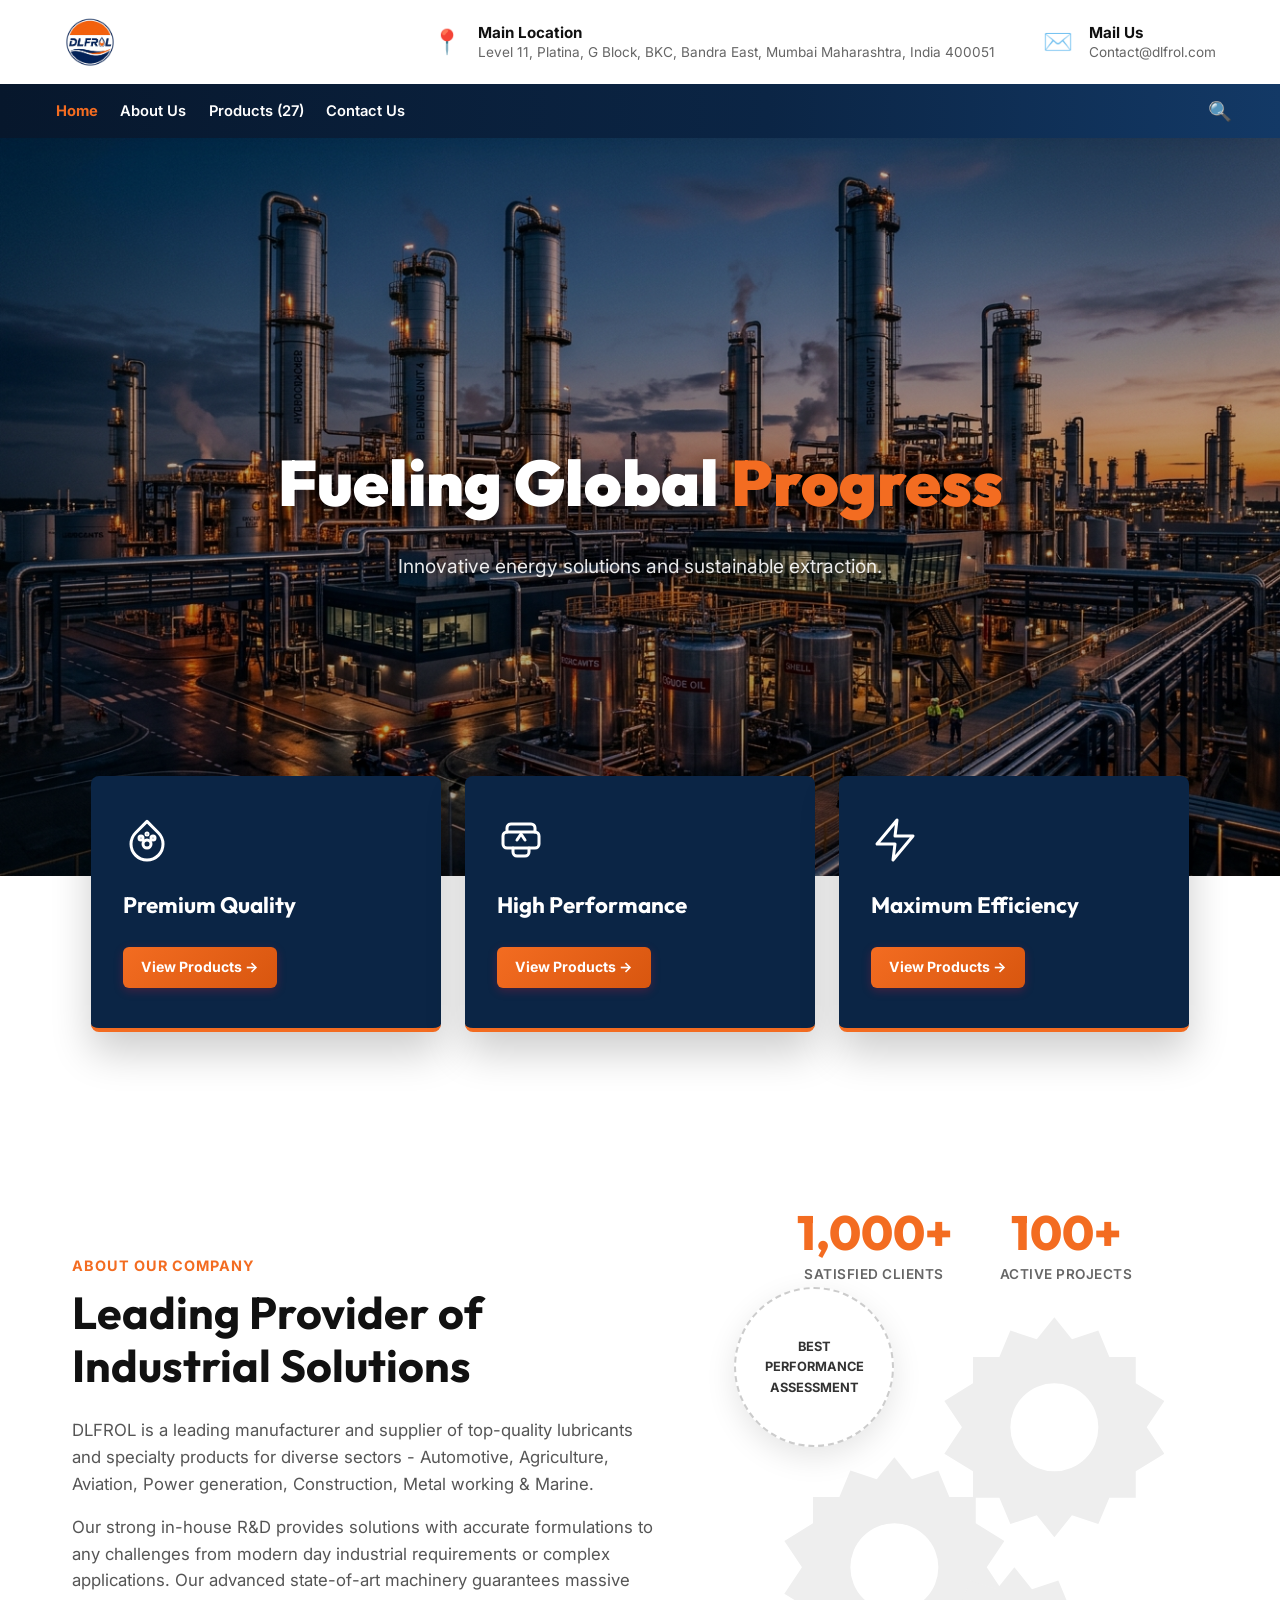
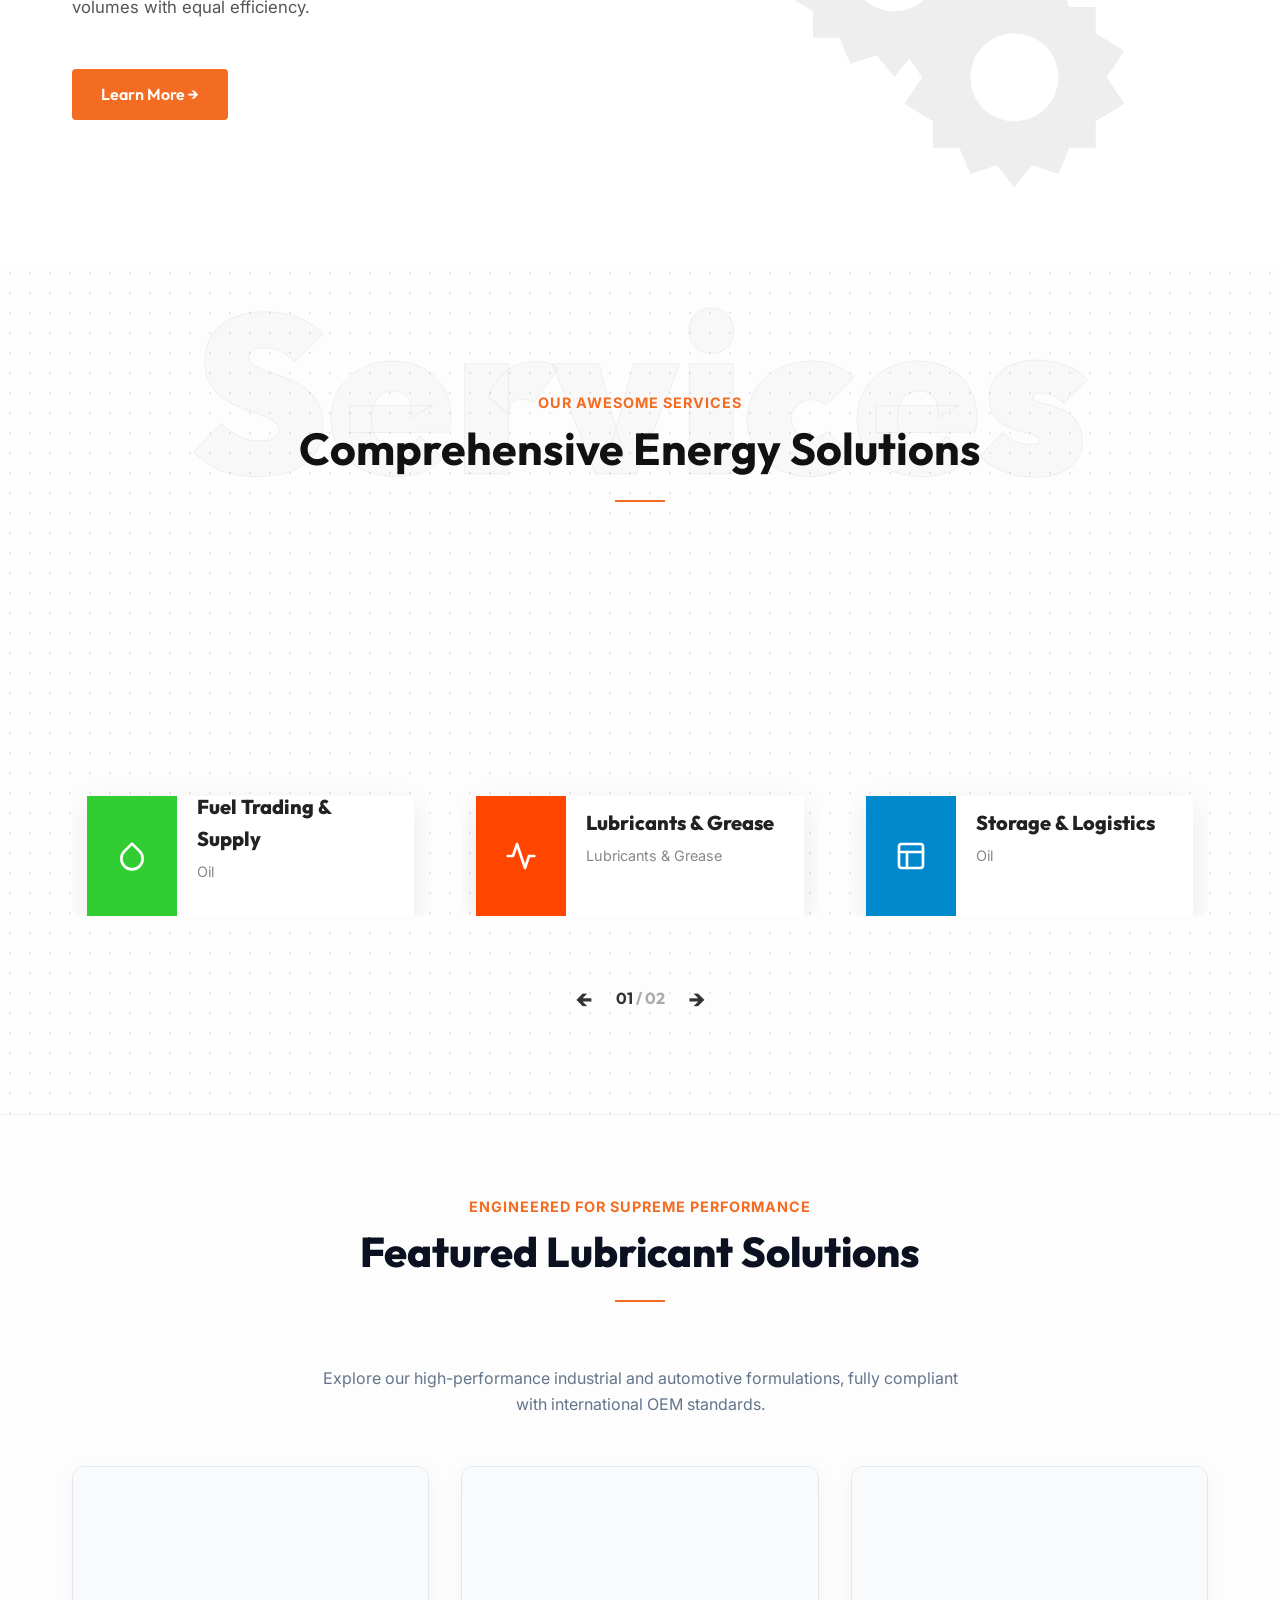
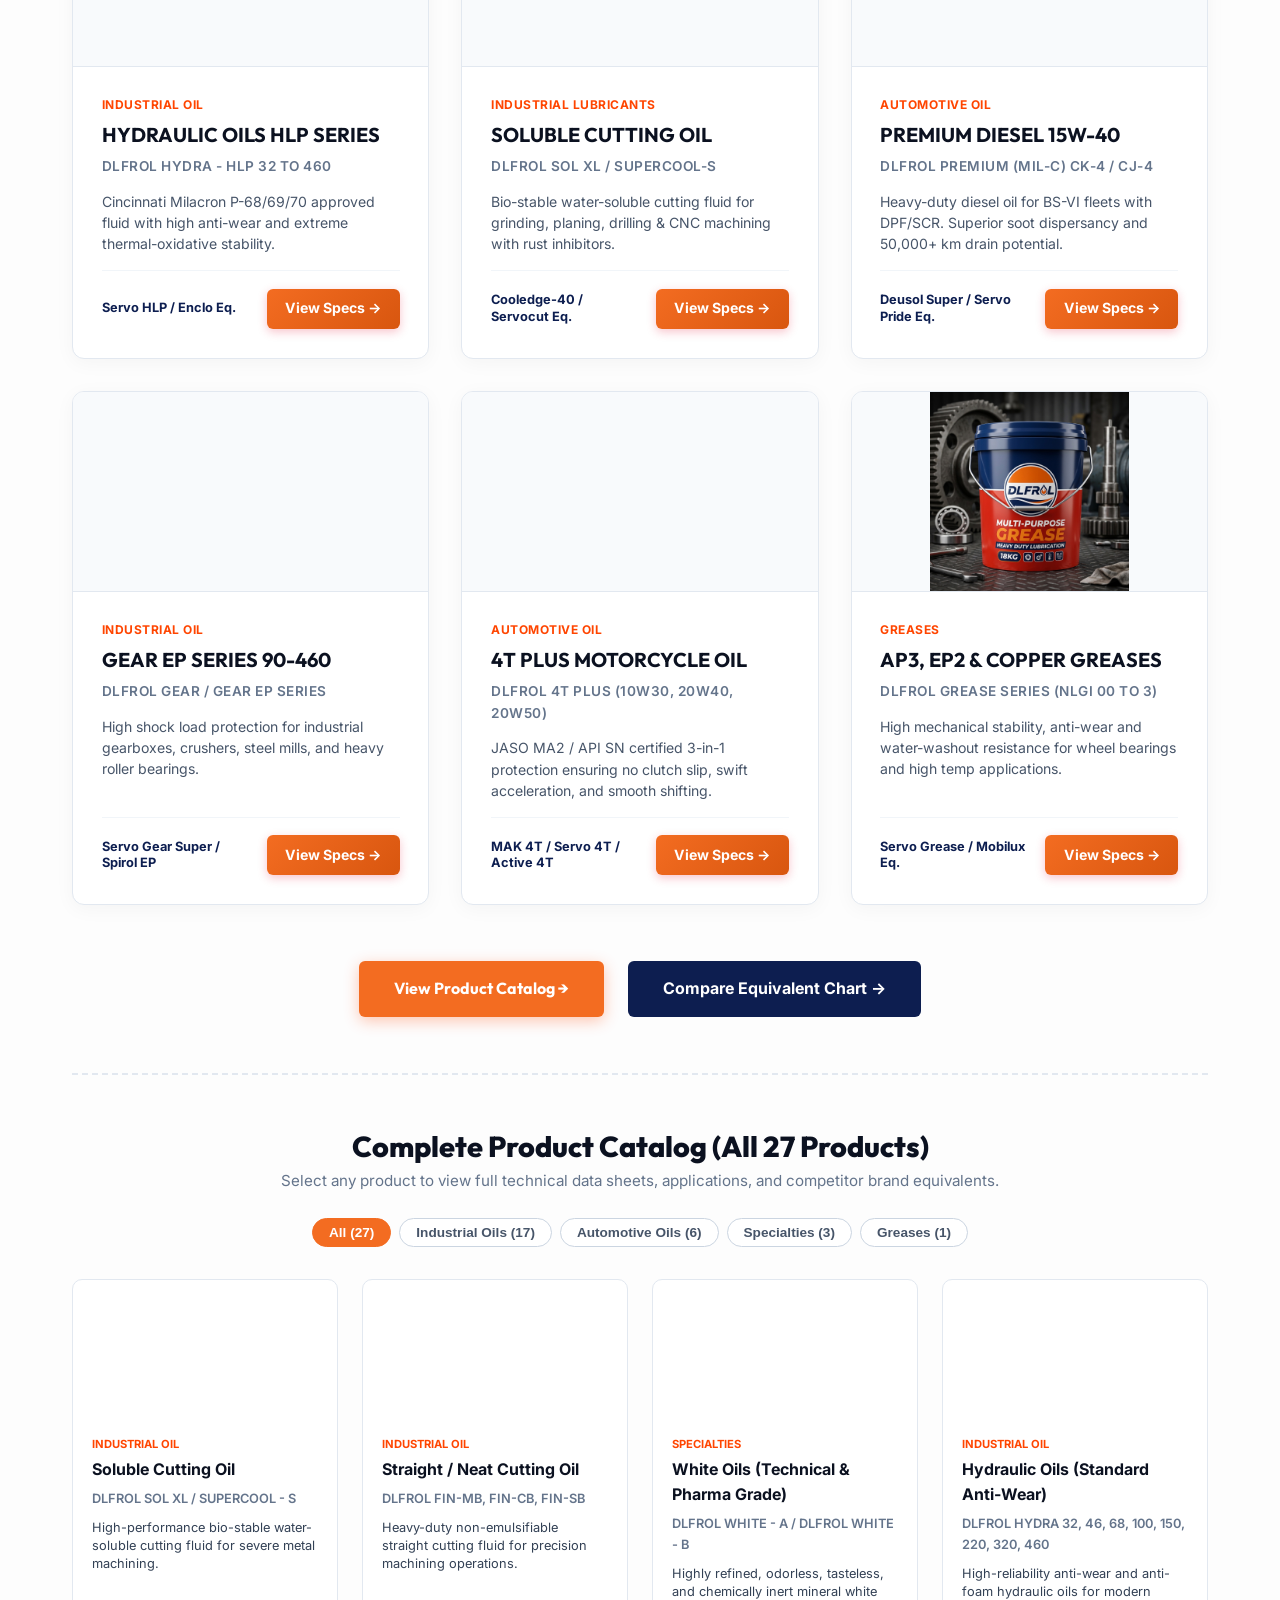
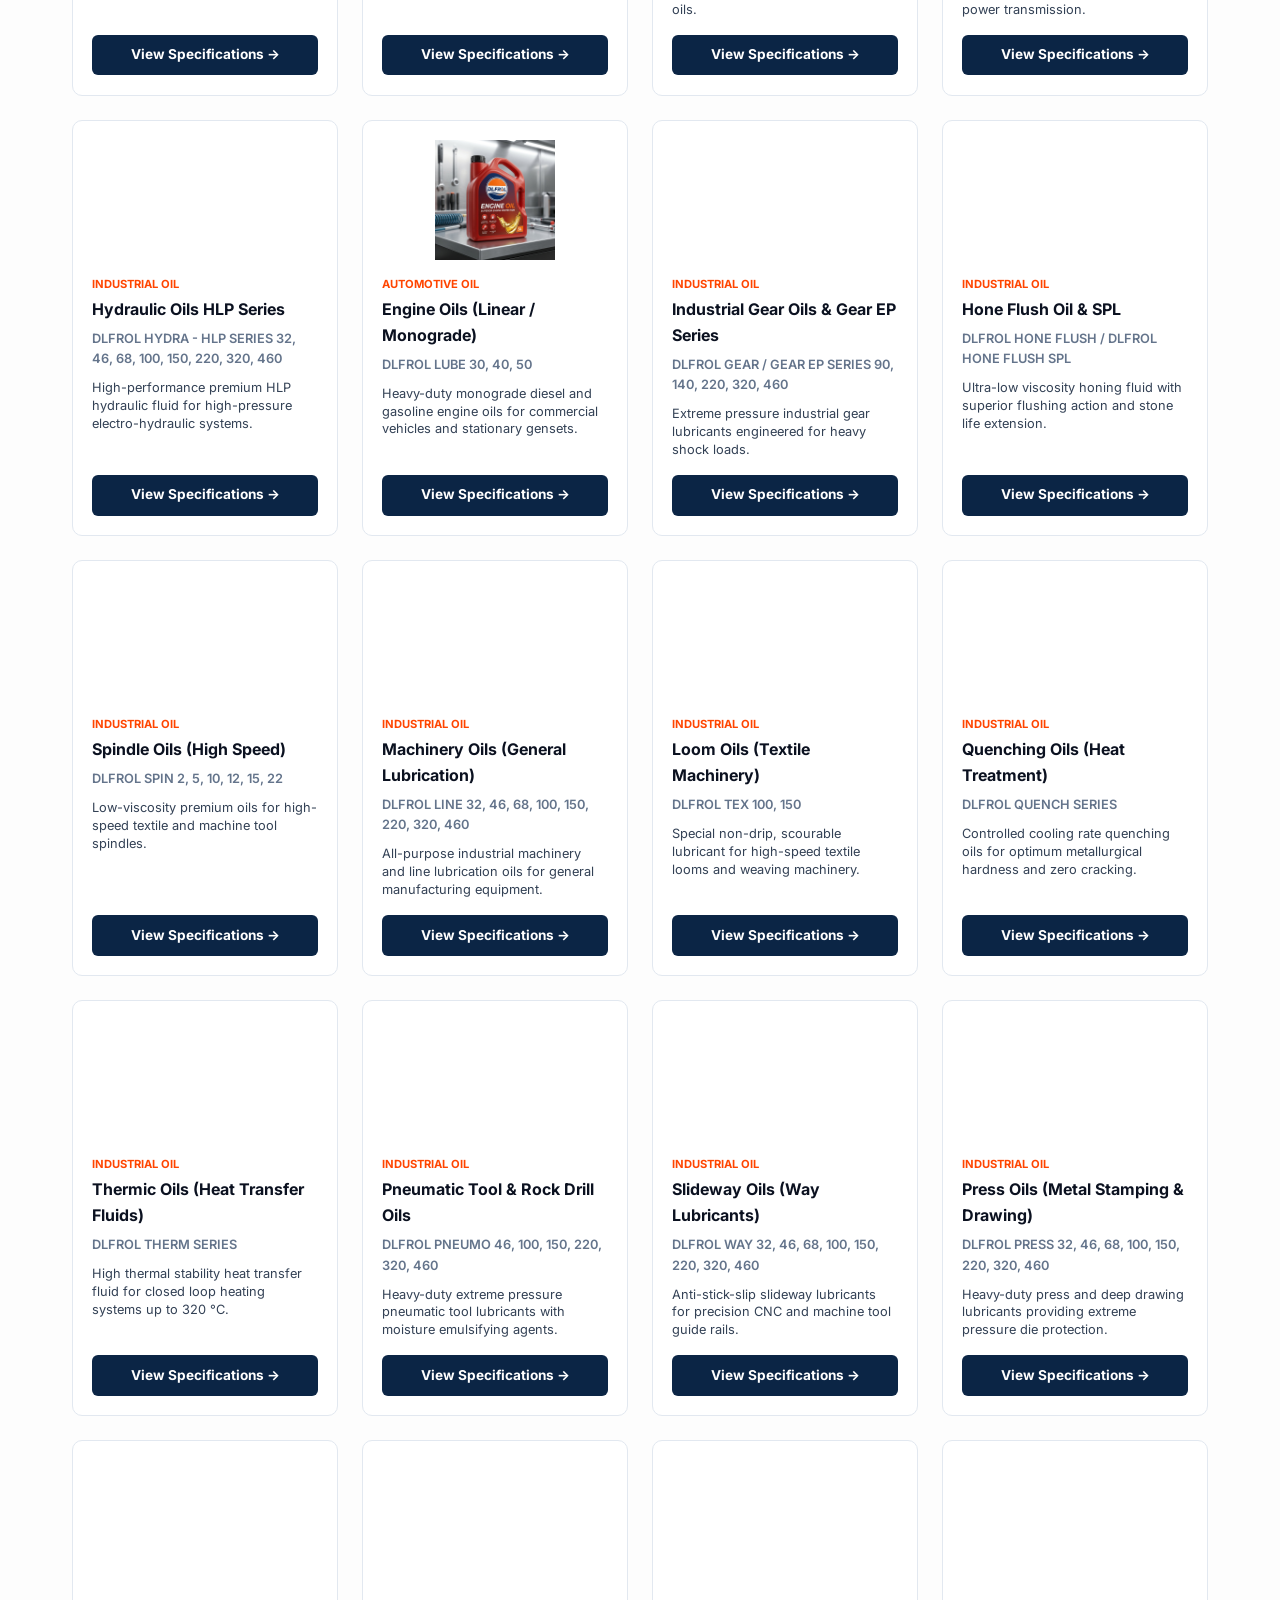
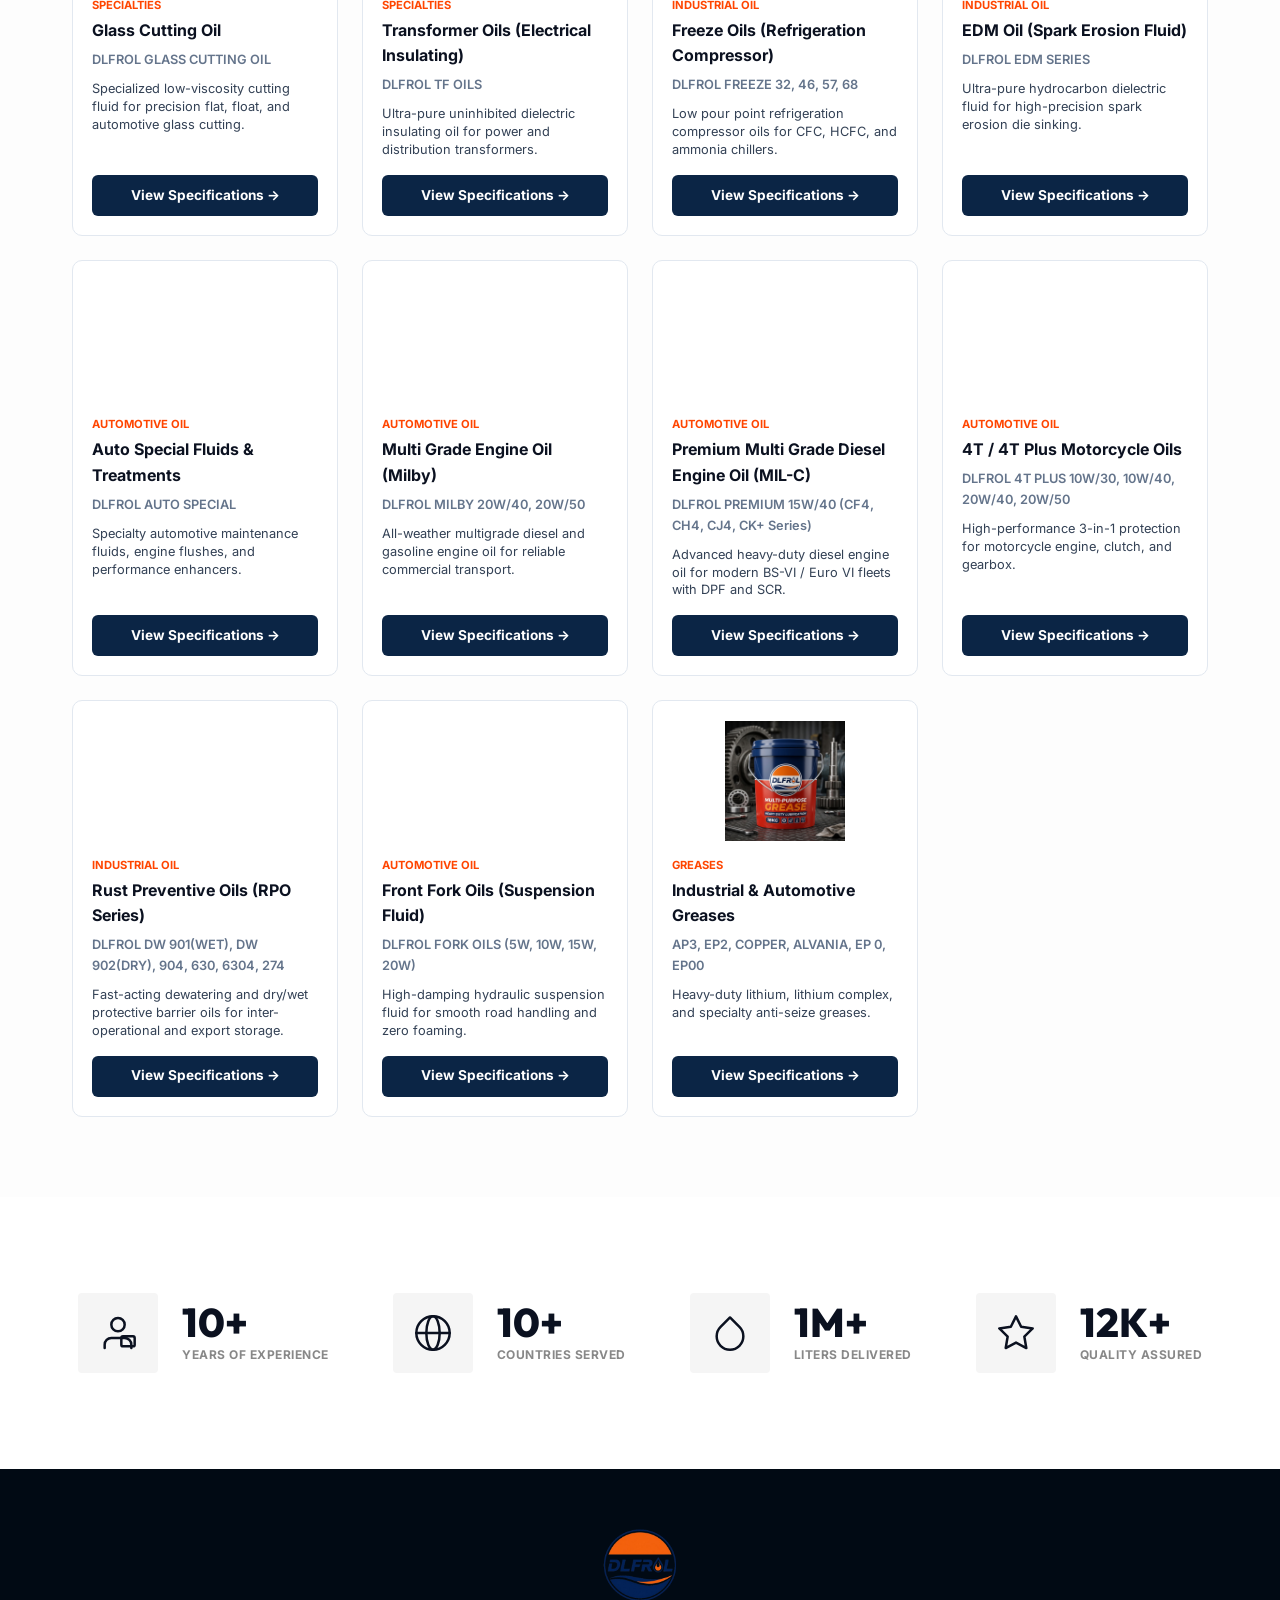
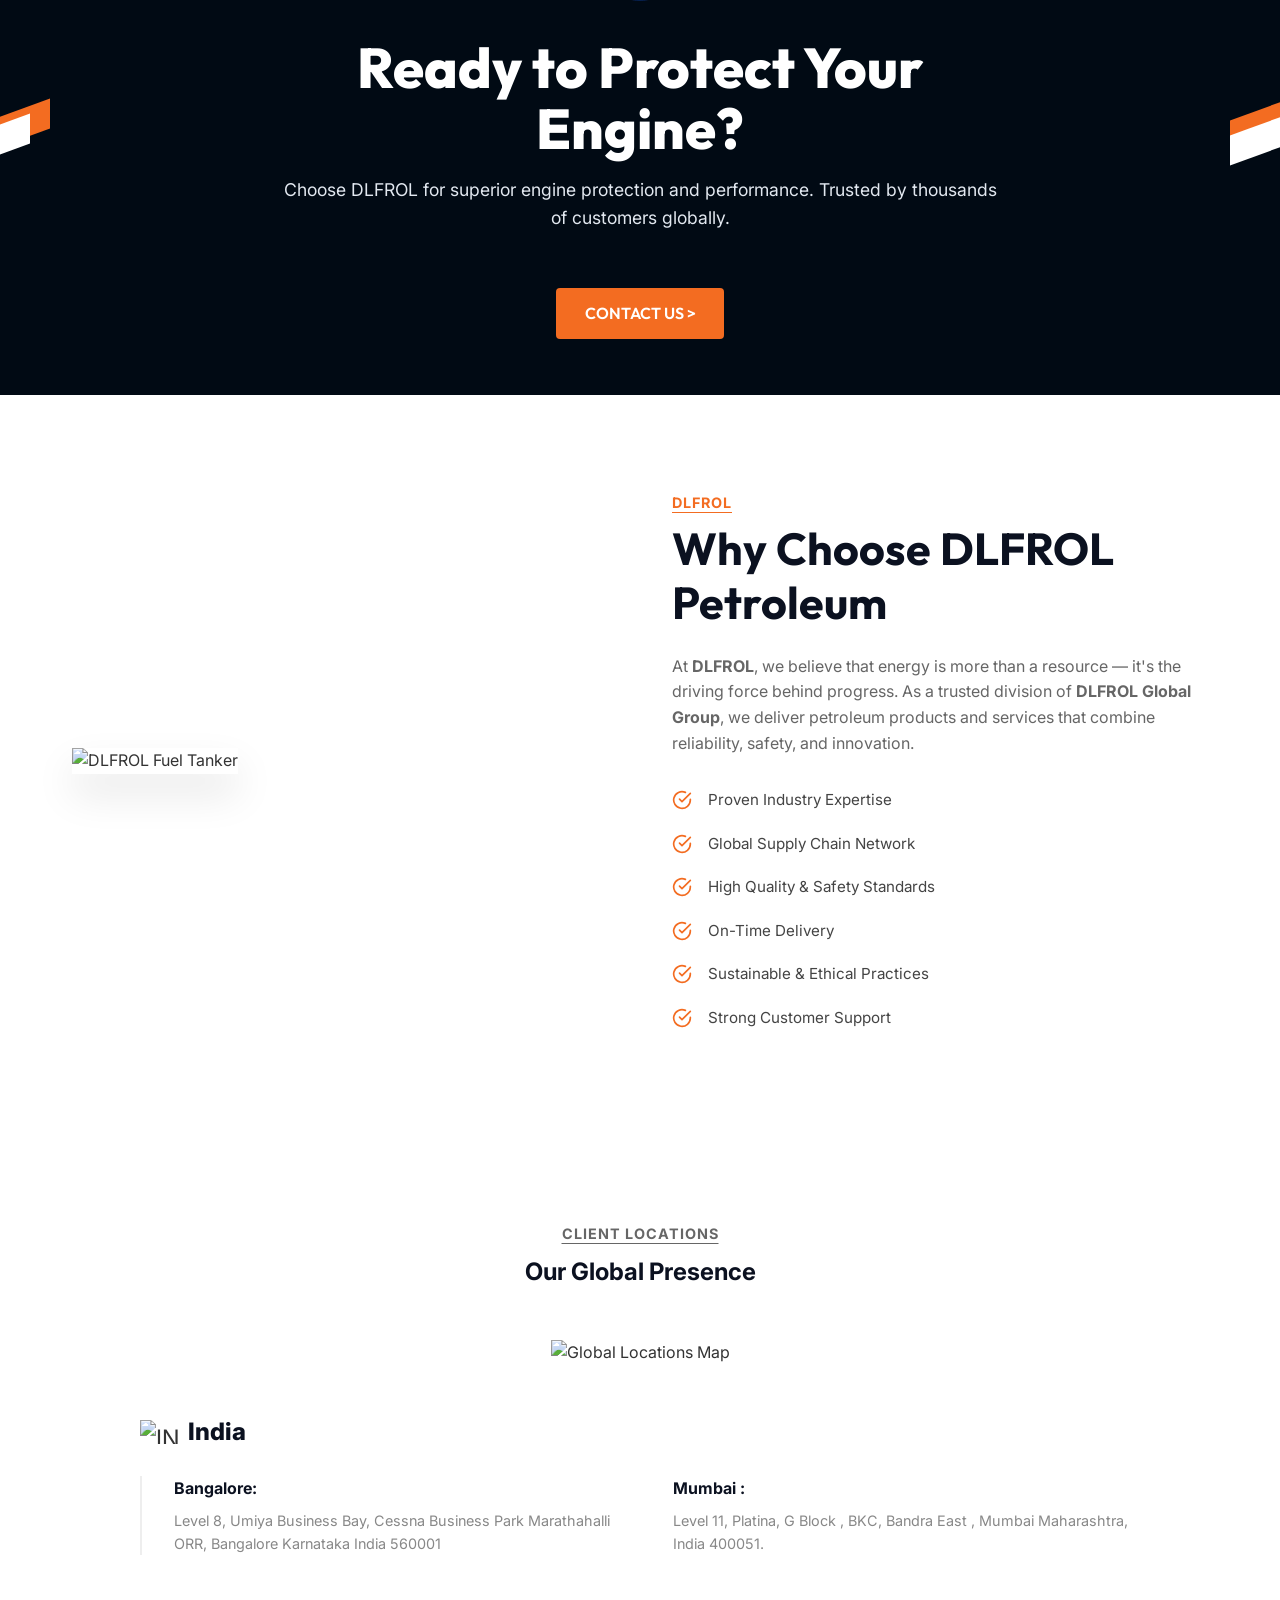
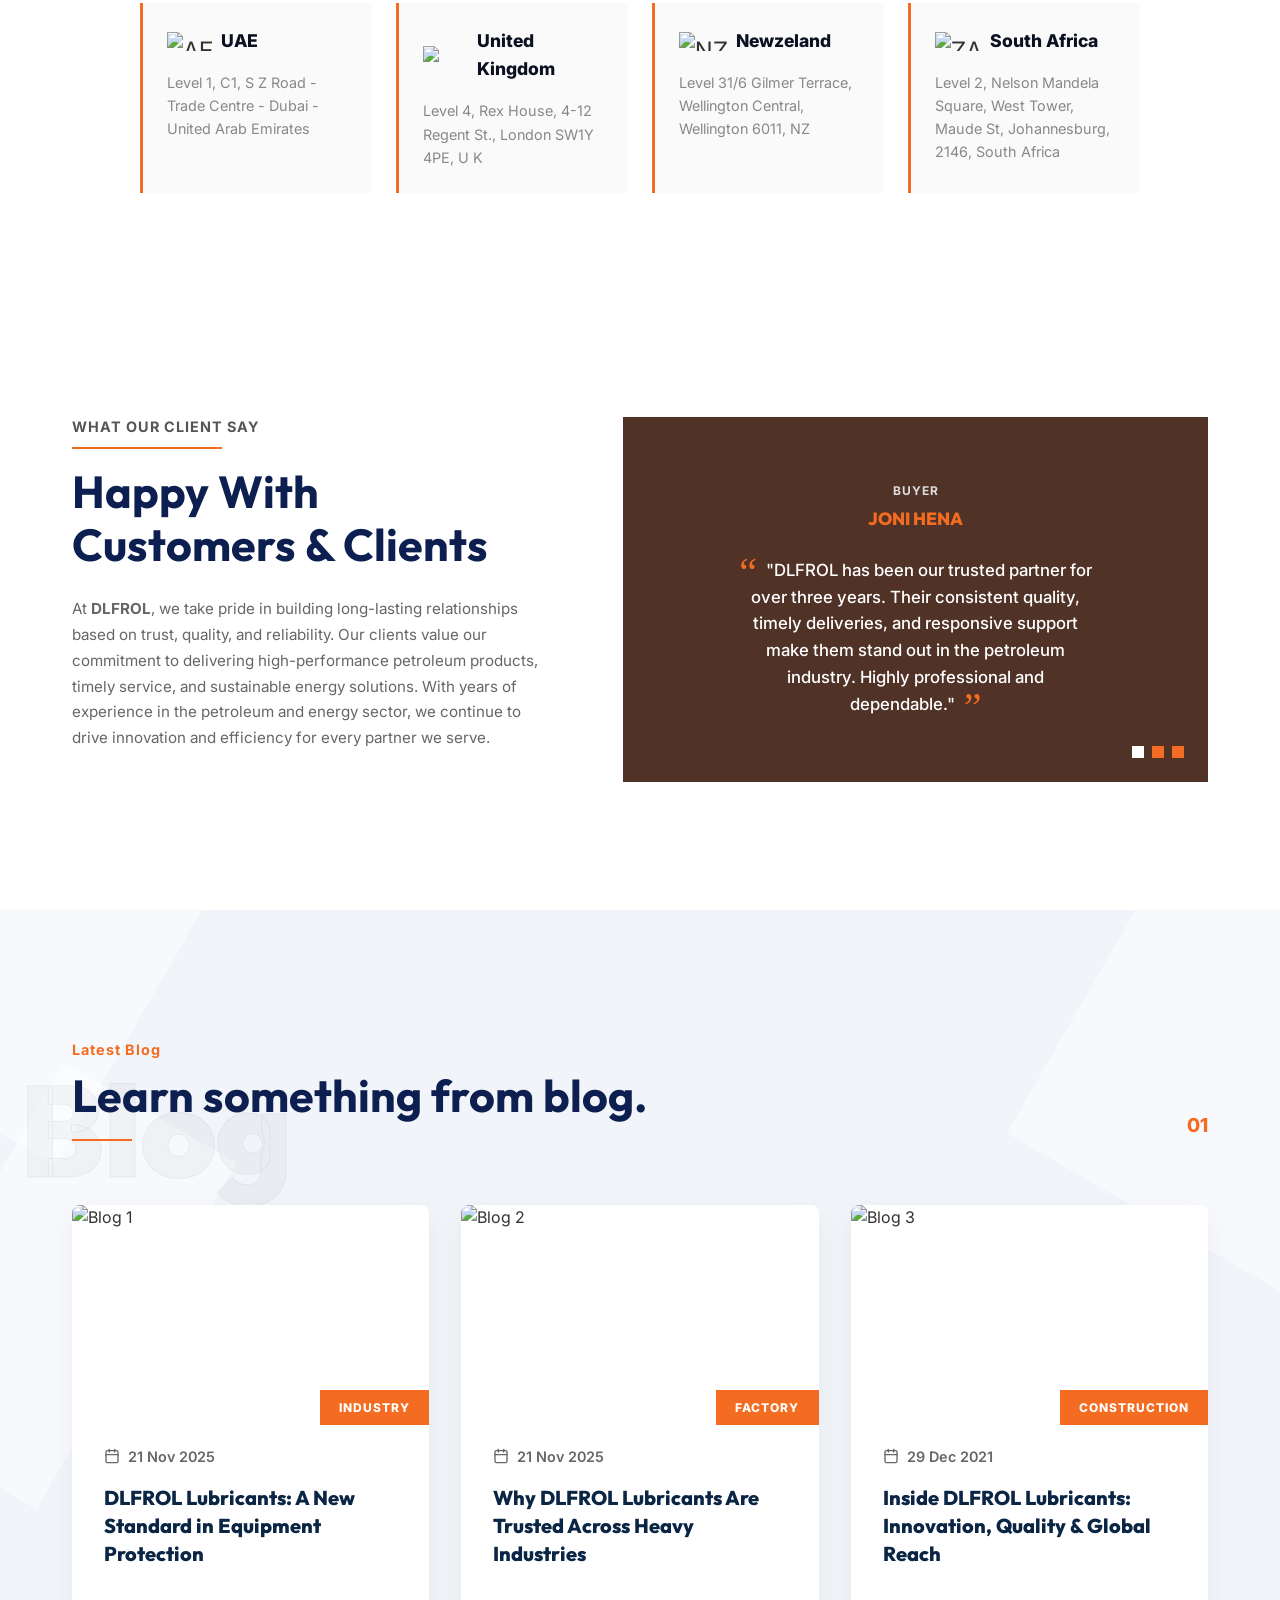
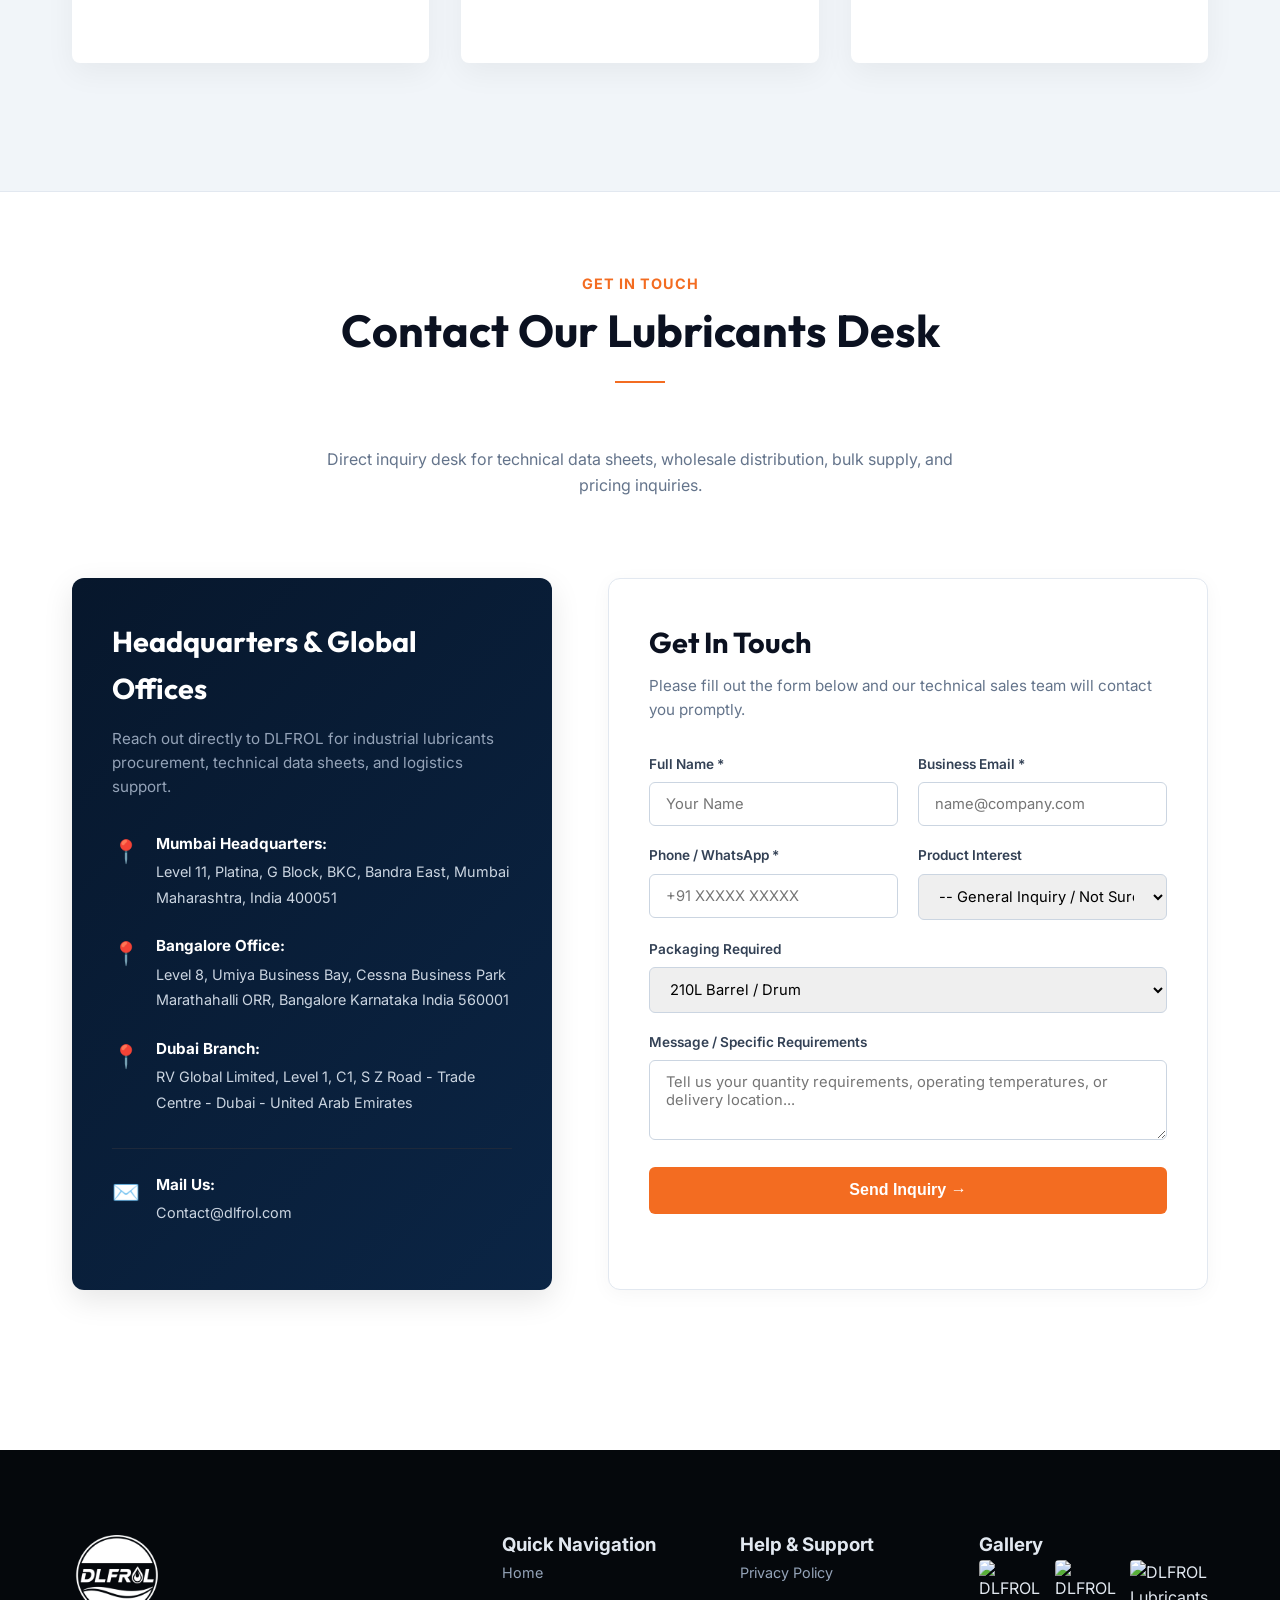
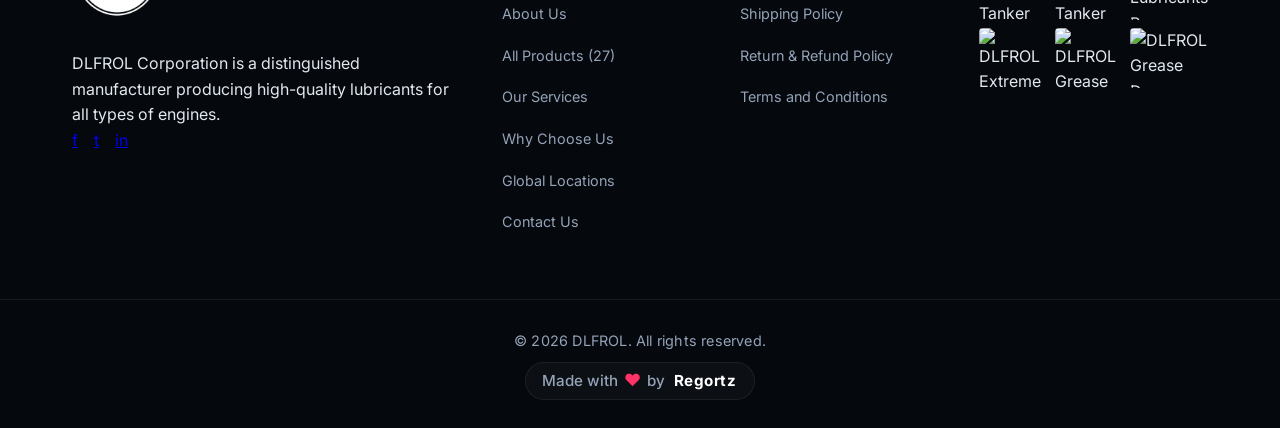
==== commit 268debfd: "Add DLFROL branded engine oil bottle and grease bucket product images" ====
--- a/index.html
+++ b/index.html
@@ -340,7 +340,7 @@
 
                 <!-- Product 5: 4T Plus Motorcycle Oils -->
                 <div class="product-card" style="display: flex; flex-direction: column; background: #fff; border-radius: 12px; border: 1px solid #e2e8f0; overflow: hidden; box-shadow: 0 4px 20px rgba(0,0,0,0.04); transition: transform 0.3s, box-shadow 0.3s;">
-                    <div class="product-img-placeholder" style="background-image: url('images/product-bottle.png'); background-size: contain; background-color: #f8fafc; height: 200px; background-repeat: no-repeat; background-position: center;"></div>
+                    <div class="product-img-placeholder" style="background-image: url('images/dlfrol-engine-oil-bottle.jpg'); background-size: contain; background-color: #f8fafc; height: 200px; background-repeat: no-repeat; background-position: center;"></div>
                     <div class="product-details" style="padding: 1.8rem; display: flex; flex-direction: column; flex-grow: 1;">
                         <span style="font-size: 0.75rem; font-weight: 700; color: #ff4500; text-transform: uppercase; letter-spacing: 0.5px;">Automotive Oil</span>
                         <h3 class="product-title" style="font-size: 1.25rem; font-weight: 700; margin: 0.3rem 0; color: #0b1120;">
@@ -357,7 +357,7 @@
 
                 <!-- Product 6: Industrial & Auto Greases -->
                 <div class="product-card" style="display: flex; flex-direction: column; background: #fff; border-radius: 12px; border: 1px solid #e2e8f0; overflow: hidden; box-shadow: 0 4px 20px rgba(0,0,0,0.04); transition: transform 0.3s, box-shadow 0.3s;">
-                    <div class="product-img-placeholder" style="background-image: url('images/Products/MULTI-PURPOSE GREASE.png'); background-size: contain; background-color: #f8fafc; height: 200px; background-repeat: no-repeat; background-position: center;"></div>
+                    <div class="product-img-placeholder" style="background-image: url('images/Products/dlfrol-grease-bucket.jpg'); background-size: contain; background-color: #f8fafc; height: 200px; background-repeat: no-repeat; background-position: center;"></div>
                     <div class="product-details" style="padding: 1.8rem; display: flex; flex-direction: column; flex-grow: 1;">
                         <span style="font-size: 0.75rem; font-weight: 700; color: #ff4500; text-transform: uppercase; letter-spacing: 0.5px;">Greases</span>
                         <h3 class="product-title" style="font-size: 1.25rem; font-weight: 700; margin: 0.3rem 0; color: #0b1120;">
@@ -420,7 +420,7 @@
         </div>
     
         <div class="catalog-card" data-category="specialties" style="background:#fff; border:1px solid #e2e8f0; border-radius:10px; padding:1.2rem; display:flex; flex-direction:column; transition:transform 0.2s, box-shadow 0.2s;">
-            <div style="height:120px; background-image:url('images/product-bottle.png'); background-size:contain; background-repeat:no-repeat; background-position:center; margin-bottom:1rem;"></div>
+            <div style="height:120px; background-image:url('images/dlfrol-engine-oil-bottle.jpg'); background-size:contain; background-repeat:no-repeat; background-position:center; margin-bottom:1rem;"></div>
             <span style="font-size:0.7rem; font-weight:700; color:#ff4500; text-transform:uppercase;">Specialties</span>
             <h4 style="font-size:1rem; font-weight:700; color:#0b1120; margin:0.2rem 0 0.4rem 0;">White Oils (Technical & Pharma Grade)</h4>
             <div style="font-size:0.8rem; color:#64748b; font-weight:600; margin-bottom:0.6rem;">DLFROL WHITE - A / DLFROL WHITE - B</div>
@@ -447,7 +447,7 @@
         </div>
     
         <div class="catalog-card" data-category="automotive oil" style="background:#fff; border:1px solid #e2e8f0; border-radius:10px; padding:1.2rem; display:flex; flex-direction:column; transition:transform 0.2s, box-shadow 0.2s;">
-            <div style="height:120px; background-image:url('images/Products/ENGINE OIL-1.png'); background-size:contain; background-repeat:no-repeat; background-position:center; margin-bottom:1rem;"></div>
+            <div style="height:120px; background-image:url('images/Products/dlfrol-engine-oil-bottle.jpg'); background-size:contain; background-repeat:no-repeat; background-position:center; margin-bottom:1rem;"></div>
             <span style="font-size:0.7rem; font-weight:700; color:#ff4500; text-transform:uppercase;">Automotive Oil</span>
             <h4 style="font-size:1rem; font-weight:700; color:#0b1120; margin:0.2rem 0 0.4rem 0;">Engine Oils (Linear / Monograde)</h4>
             <div style="font-size:0.8rem; color:#64748b; font-weight:600; margin-bottom:0.6rem;">DLFROL LUBE 30, 40, 50</div>
@@ -492,7 +492,7 @@
         </div>
     
         <div class="catalog-card" data-category="industrial oil" style="background:#fff; border:1px solid #e2e8f0; border-radius:10px; padding:1.2rem; display:flex; flex-direction:column; transition:transform 0.2s, box-shadow 0.2s;">
-            <div style="height:120px; background-image:url('images/product-bottle.png'); background-size:contain; background-repeat:no-repeat; background-position:center; margin-bottom:1rem;"></div>
+            <div style="height:120px; background-image:url('images/dlfrol-engine-oil-bottle.jpg'); background-size:contain; background-repeat:no-repeat; background-position:center; margin-bottom:1rem;"></div>
             <span style="font-size:0.7rem; font-weight:700; color:#ff4500; text-transform:uppercase;">Industrial Oil</span>
             <h4 style="font-size:1rem; font-weight:700; color:#0b1120; margin:0.2rem 0 0.4rem 0;">Loom Oils (Textile Machinery)</h4>
             <div style="font-size:0.8rem; color:#64748b; font-weight:600; margin-bottom:0.6rem;">DLFROL TEX 100, 150</div>
@@ -546,7 +546,7 @@
         </div>
     
         <div class="catalog-card" data-category="specialties" style="background:#fff; border:1px solid #e2e8f0; border-radius:10px; padding:1.2rem; display:flex; flex-direction:column; transition:transform 0.2s, box-shadow 0.2s;">
-            <div style="height:120px; background-image:url('images/product-bottle.png'); background-size:contain; background-repeat:no-repeat; background-position:center; margin-bottom:1rem;"></div>
+            <div style="height:120px; background-image:url('images/dlfrol-engine-oil-bottle.jpg'); background-size:contain; background-repeat:no-repeat; background-position:center; margin-bottom:1rem;"></div>
             <span style="font-size:0.7rem; font-weight:700; color:#ff4500; text-transform:uppercase;">Specialties</span>
             <h4 style="font-size:1rem; font-weight:700; color:#0b1120; margin:0.2rem 0 0.4rem 0;">Glass Cutting Oil</h4>
             <div style="font-size:0.8rem; color:#64748b; font-weight:600; margin-bottom:0.6rem;">DLFROL GLASS CUTTING OIL</div>
@@ -573,7 +573,7 @@
         </div>
     
         <div class="catalog-card" data-category="industrial oil" style="background:#fff; border:1px solid #e2e8f0; border-radius:10px; padding:1.2rem; display:flex; flex-direction:column; transition:transform 0.2s, box-shadow 0.2s;">
-            <div style="height:120px; background-image:url('images/product-bottle.png'); background-size:contain; background-repeat:no-repeat; background-position:center; margin-bottom:1rem;"></div>
+            <div style="height:120px; background-image:url('images/dlfrol-engine-oil-bottle.jpg'); background-size:contain; background-repeat:no-repeat; background-position:center; margin-bottom:1rem;"></div>
             <span style="font-size:0.7rem; font-weight:700; color:#ff4500; text-transform:uppercase;">Industrial Oil</span>
             <h4 style="font-size:1rem; font-weight:700; color:#0b1120; margin:0.2rem 0 0.4rem 0;">EDM Oil (Spark Erosion Fluid)</h4>
             <div style="font-size:0.8rem; color:#64748b; font-weight:600; margin-bottom:0.6rem;">DLFROL EDM SERIES</div>
@@ -582,7 +582,7 @@
         </div>
     
         <div class="catalog-card" data-category="automotive oil" style="background:#fff; border:1px solid #e2e8f0; border-radius:10px; padding:1.2rem; display:flex; flex-direction:column; transition:transform 0.2s, box-shadow 0.2s;">
-            <div style="height:120px; background-image:url('images/product-bottle.png'); background-size:contain; background-repeat:no-repeat; background-position:center; margin-bottom:1rem;"></div>
+            <div style="height:120px; background-image:url('images/dlfrol-engine-oil-bottle.jpg'); background-size:contain; background-repeat:no-repeat; background-position:center; margin-bottom:1rem;"></div>
             <span style="font-size:0.7rem; font-weight:700; color:#ff4500; text-transform:uppercase;">Automotive Oil</span>
             <h4 style="font-size:1rem; font-weight:700; color:#0b1120; margin:0.2rem 0 0.4rem 0;">Auto Special Fluids & Treatments</h4>
             <div style="font-size:0.8rem; color:#64748b; font-weight:600; margin-bottom:0.6rem;">DLFROL AUTO SPECIAL</div>
@@ -609,7 +609,7 @@
         </div>
     
         <div class="catalog-card" data-category="automotive oil" style="background:#fff; border:1px solid #e2e8f0; border-radius:10px; padding:1.2rem; display:flex; flex-direction:column; transition:transform 0.2s, box-shadow 0.2s;">
-            <div style="height:120px; background-image:url('images/product-bottle.png'); background-size:contain; background-repeat:no-repeat; background-position:center; margin-bottom:1rem;"></div>
+            <div style="height:120px; background-image:url('images/dlfrol-engine-oil-bottle.jpg'); background-size:contain; background-repeat:no-repeat; background-position:center; margin-bottom:1rem;"></div>
             <span style="font-size:0.7rem; font-weight:700; color:#ff4500; text-transform:uppercase;">Automotive Oil</span>
             <h4 style="font-size:1rem; font-weight:700; color:#0b1120; margin:0.2rem 0 0.4rem 0;">4T / 4T Plus Motorcycle Oils</h4>
             <div style="font-size:0.8rem; color:#64748b; font-weight:600; margin-bottom:0.6rem;">DLFROL 4T PLUS 10W/30, 10W/40, 20W/40, 20W/50</div>
@@ -627,7 +627,7 @@
         </div>
     
         <div class="catalog-card" data-category="automotive oil" style="background:#fff; border:1px solid #e2e8f0; border-radius:10px; padding:1.2rem; display:flex; flex-direction:column; transition:transform 0.2s, box-shadow 0.2s;">
-            <div style="height:120px; background-image:url('images/product-bottle.png'); background-size:contain; background-repeat:no-repeat; background-position:center; margin-bottom:1rem;"></div>
+            <div style="height:120px; background-image:url('images/dlfrol-engine-oil-bottle.jpg'); background-size:contain; background-repeat:no-repeat; background-position:center; margin-bottom:1rem;"></div>
             <span style="font-size:0.7rem; font-weight:700; color:#ff4500; text-transform:uppercase;">Automotive Oil</span>
             <h4 style="font-size:1rem; font-weight:700; color:#0b1120; margin:0.2rem 0 0.4rem 0;">Front Fork Oils (Suspension Fluid)</h4>
             <div style="font-size:0.8rem; color:#64748b; font-weight:600; margin-bottom:0.6rem;">DLFROL FORK OILS (5W, 10W, 15W, 20W)</div>
@@ -636,7 +636,7 @@
         </div>
     
         <div class="catalog-card" data-category="greases" style="background:#fff; border:1px solid #e2e8f0; border-radius:10px; padding:1.2rem; display:flex; flex-direction:column; transition:transform 0.2s, box-shadow 0.2s;">
-            <div style="height:120px; background-image:url('images/Products/MULTI-PURPOSE GREASE.png'); background-size:contain; background-repeat:no-repeat; background-position:center; margin-bottom:1rem;"></div>
+            <div style="height:120px; background-image:url('images/Products/dlfrol-grease-bucket.jpg'); background-size:contain; background-repeat:no-repeat; background-position:center; margin-bottom:1rem;"></div>
             <span style="font-size:0.7rem; font-weight:700; color:#ff4500; text-transform:uppercase;">Greases</span>
             <h4 style="font-size:1rem; font-weight:700; color:#0b1120; margin:0.2rem 0 0.4rem 0;">Industrial & Automotive Greases</h4>
             <div style="font-size:0.8rem; color:#64748b; font-weight:600; margin-bottom:0.6rem;">AP3, EP2, COPPER, ALVANIA, EP 0, EP00</div>
--- a/styles.css
+++ b/styles.css
@@ -356,14 +356,24 @@
 }
 
 .hero-bg {
-    height: 80vh;
-    background-color: #333;
-    background-image: linear-gradient(rgba(0,0,0,0.4), rgba(0,0,0,0.6)), url('images/hero-bg.png'); /* Custom generic truck background */
+    min-height: 82vh;
+    background-color: #111827;
+    background-image: linear-gradient(rgba(0, 0, 0, 0.25), rgba(0, 0, 0, 0.35)), url('images/hero-bg.png');
     background-size: cover;
     background-position: center;
+    background-repeat: no-repeat;
     display: flex;
     align-items: center;
     justify-content: center;
+    position: relative;
+}
+
+.hero-title {
+    text-shadow: 0 4px 20px rgba(0, 0, 0, 0.7);
+}
+
+.hero-subtitle {
+    text-shadow: 0 2px 10px rgba(0, 0, 0, 0.7);
 }
 
 .hero-content {
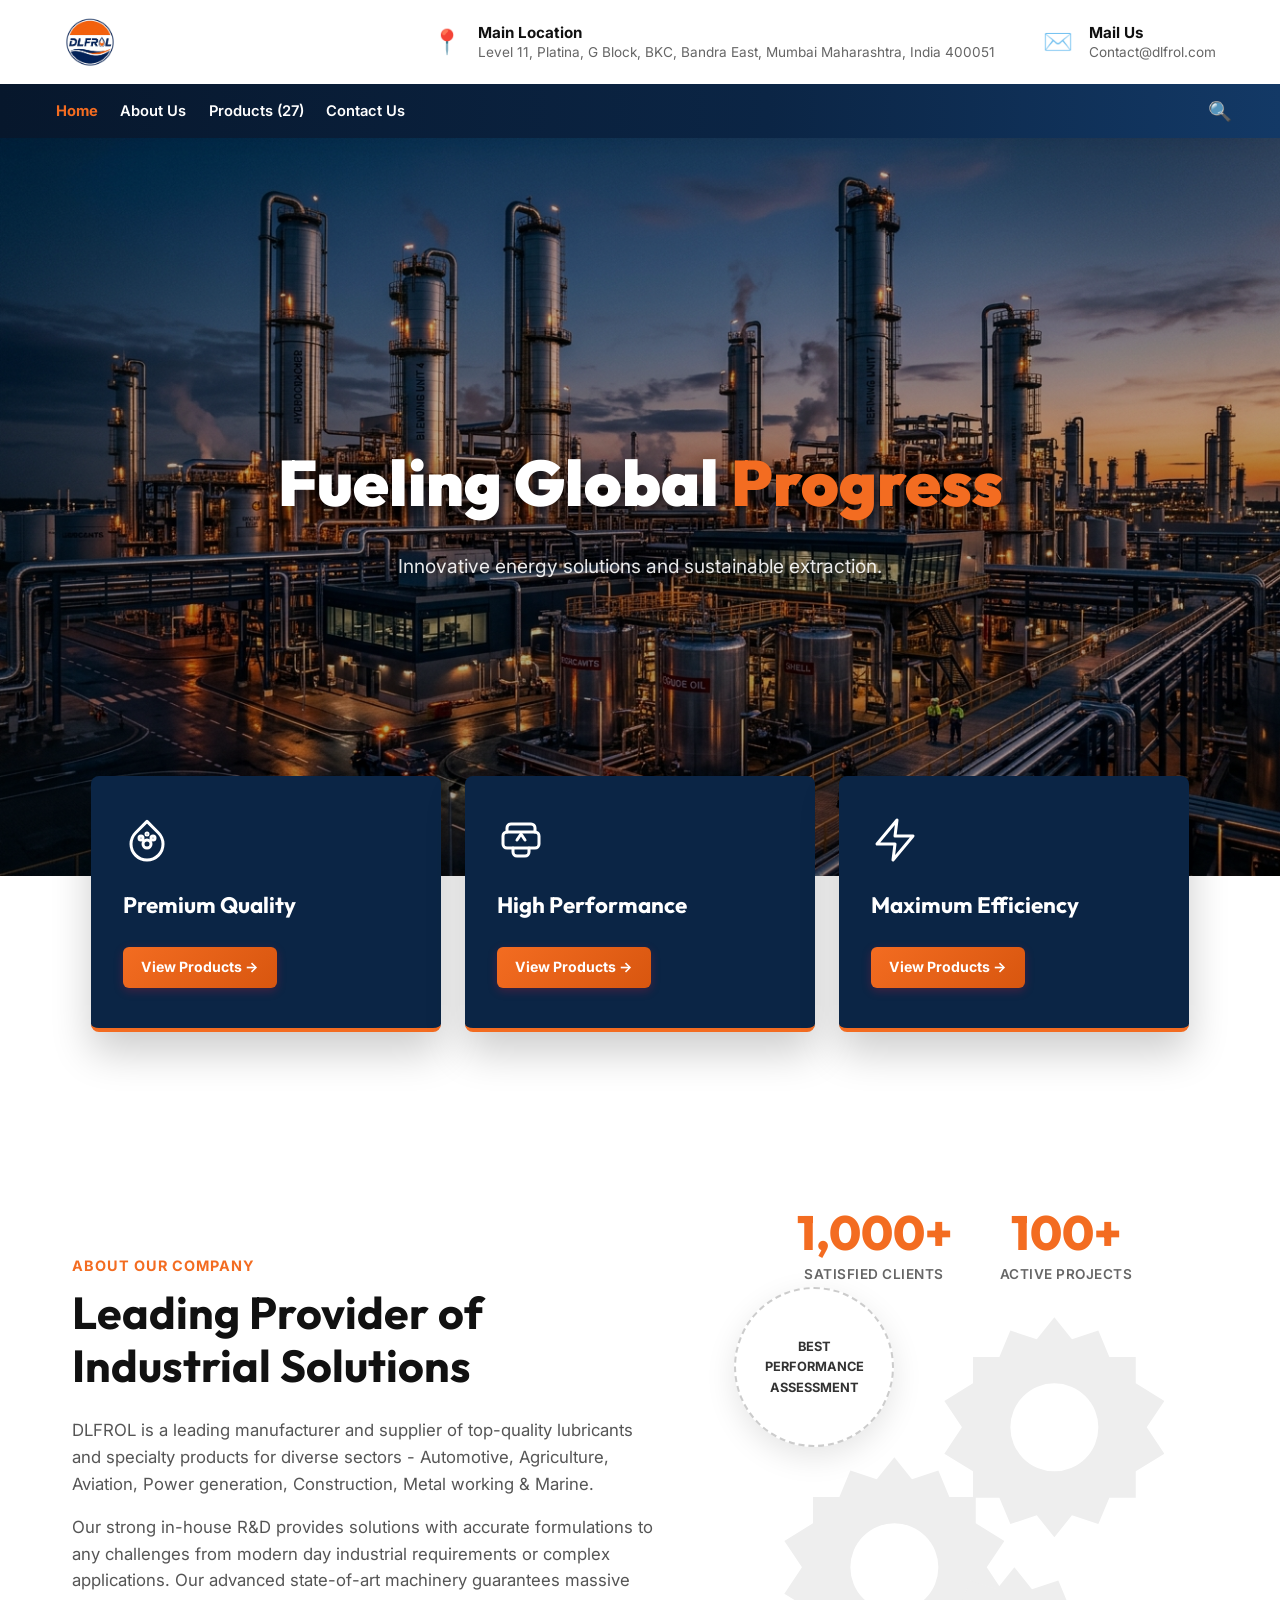
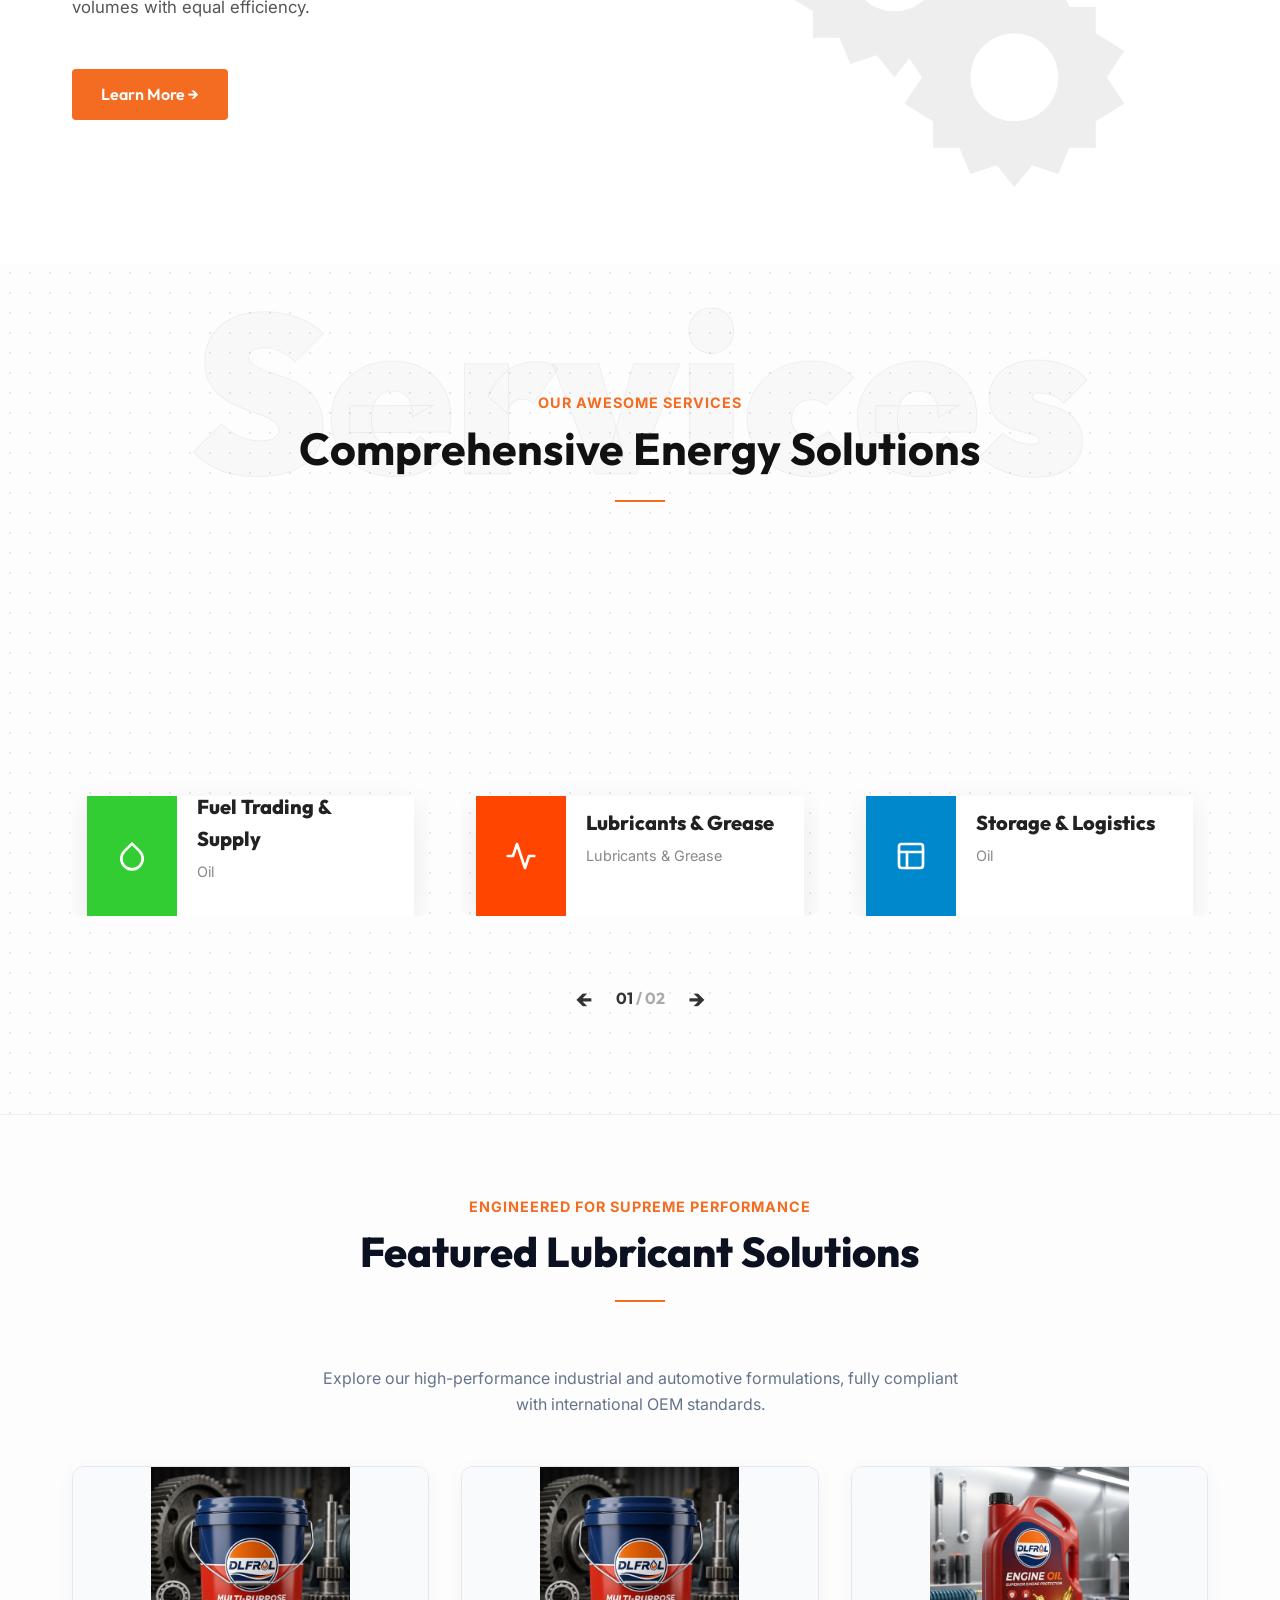
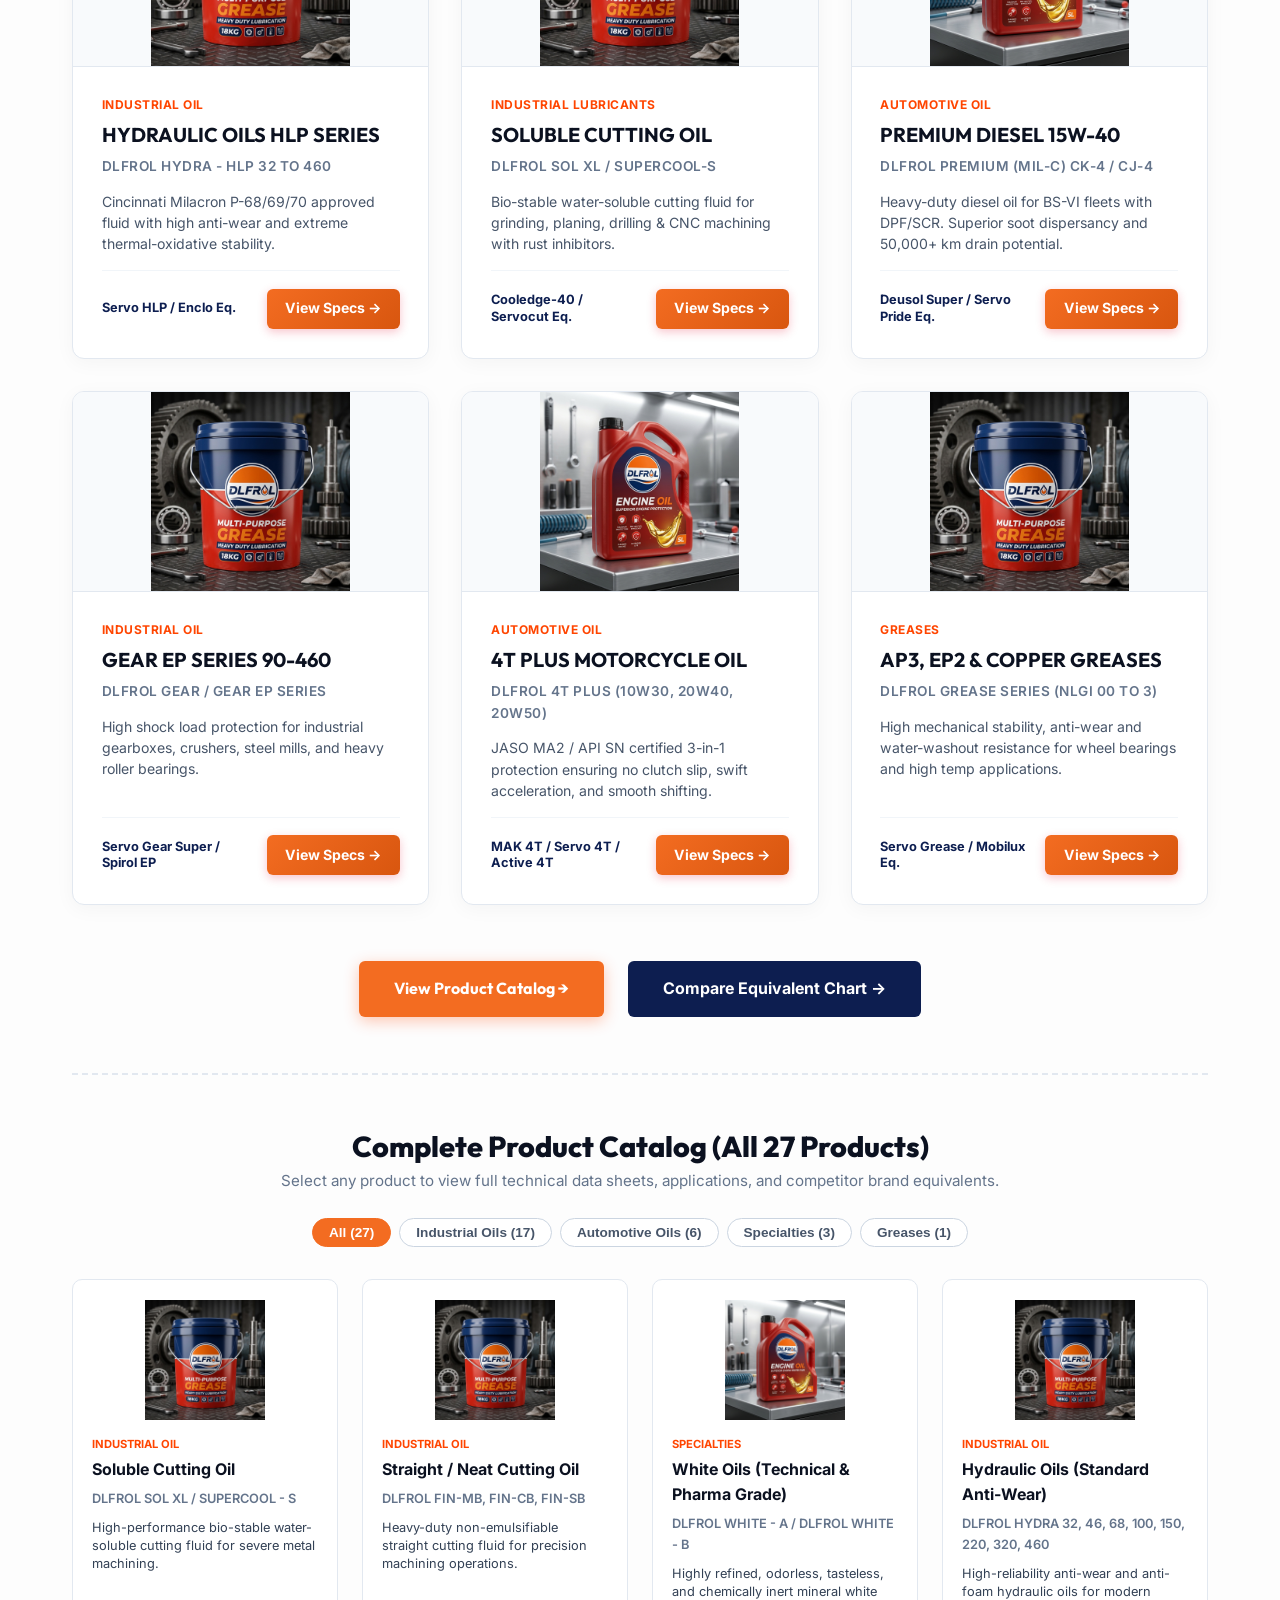
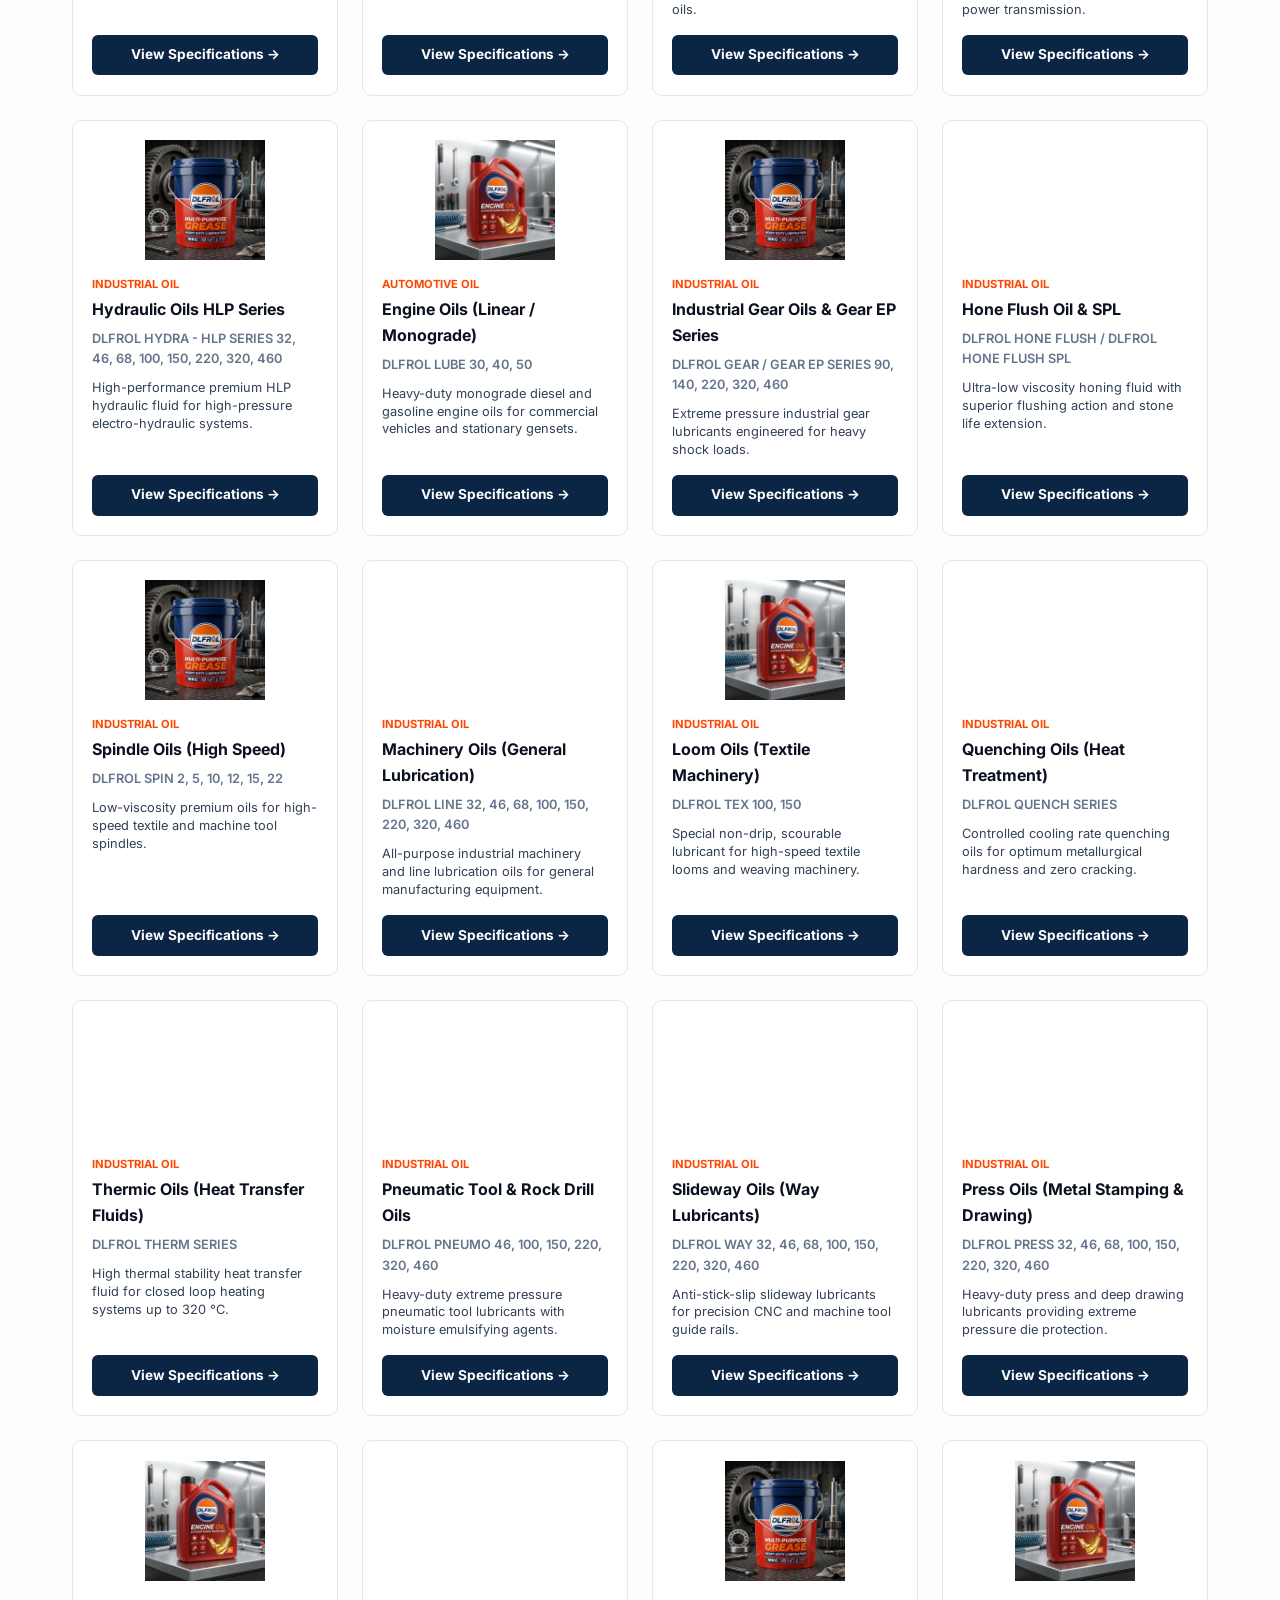
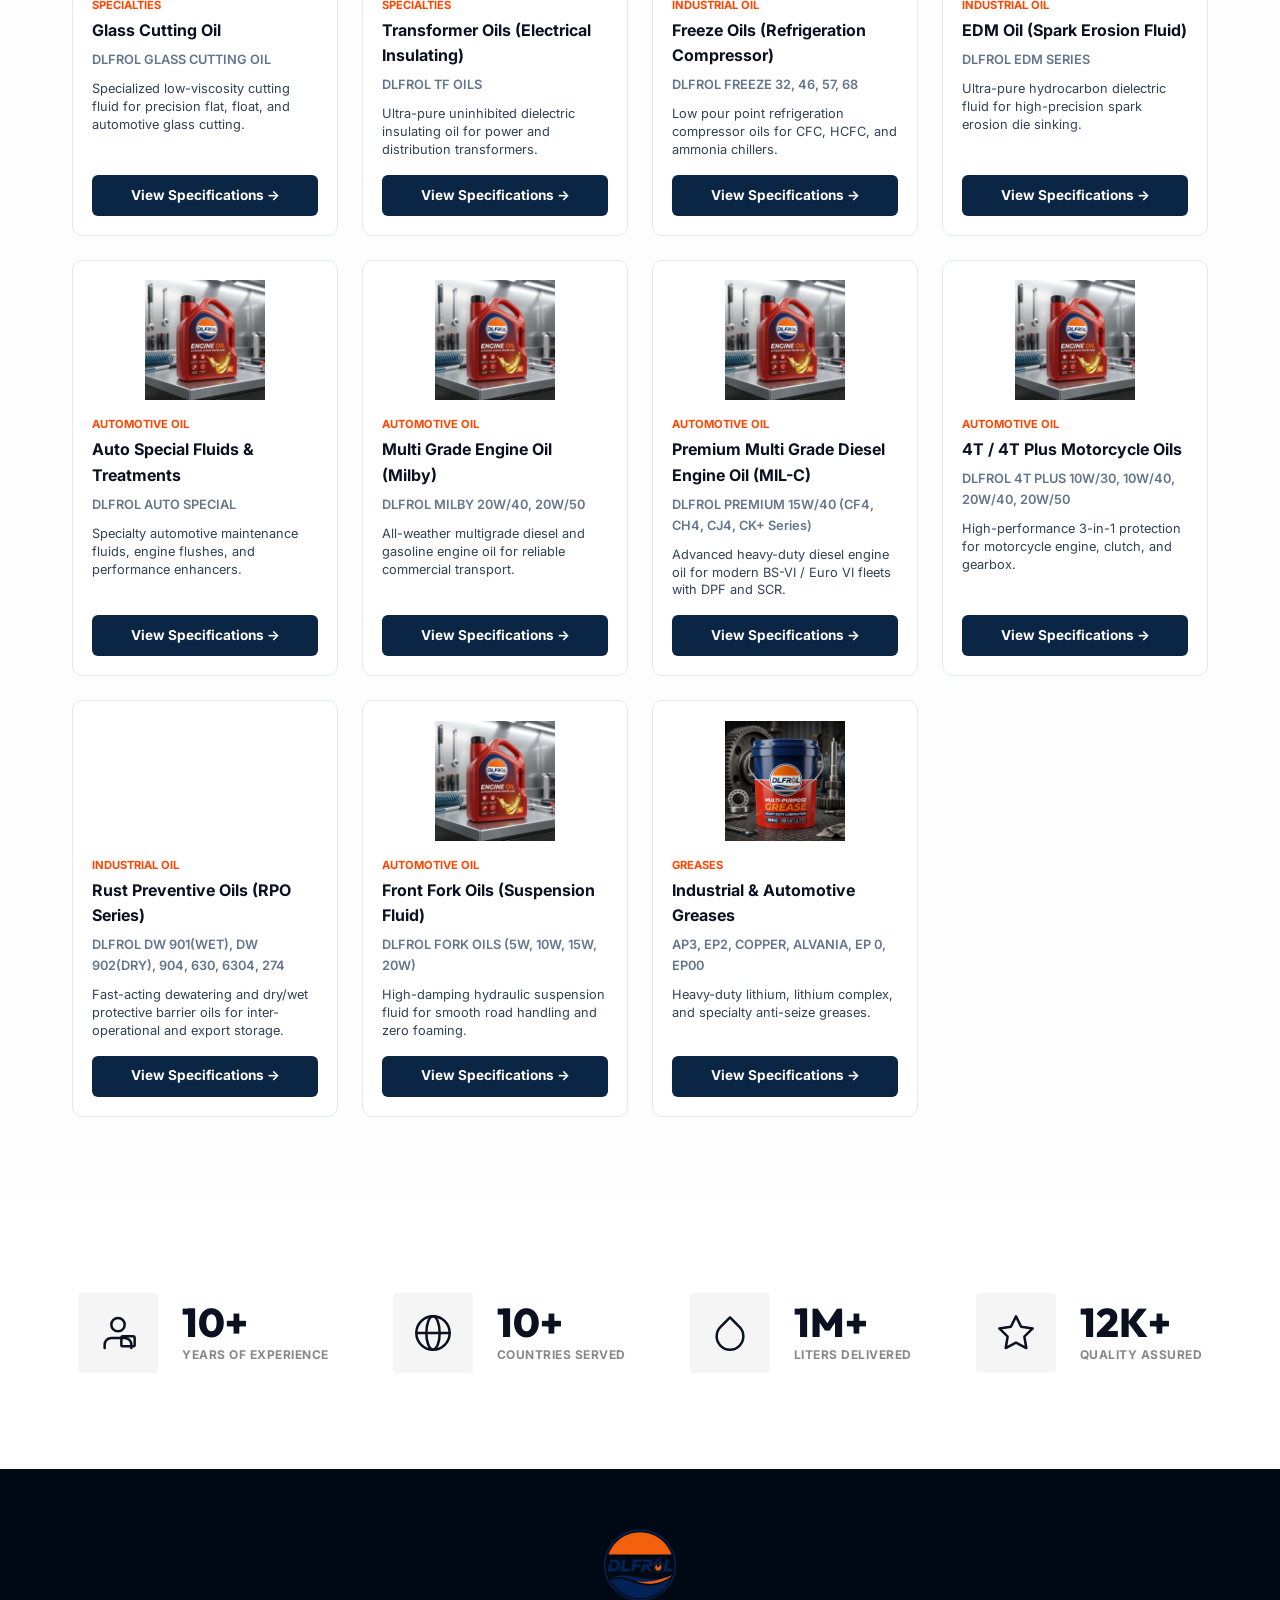
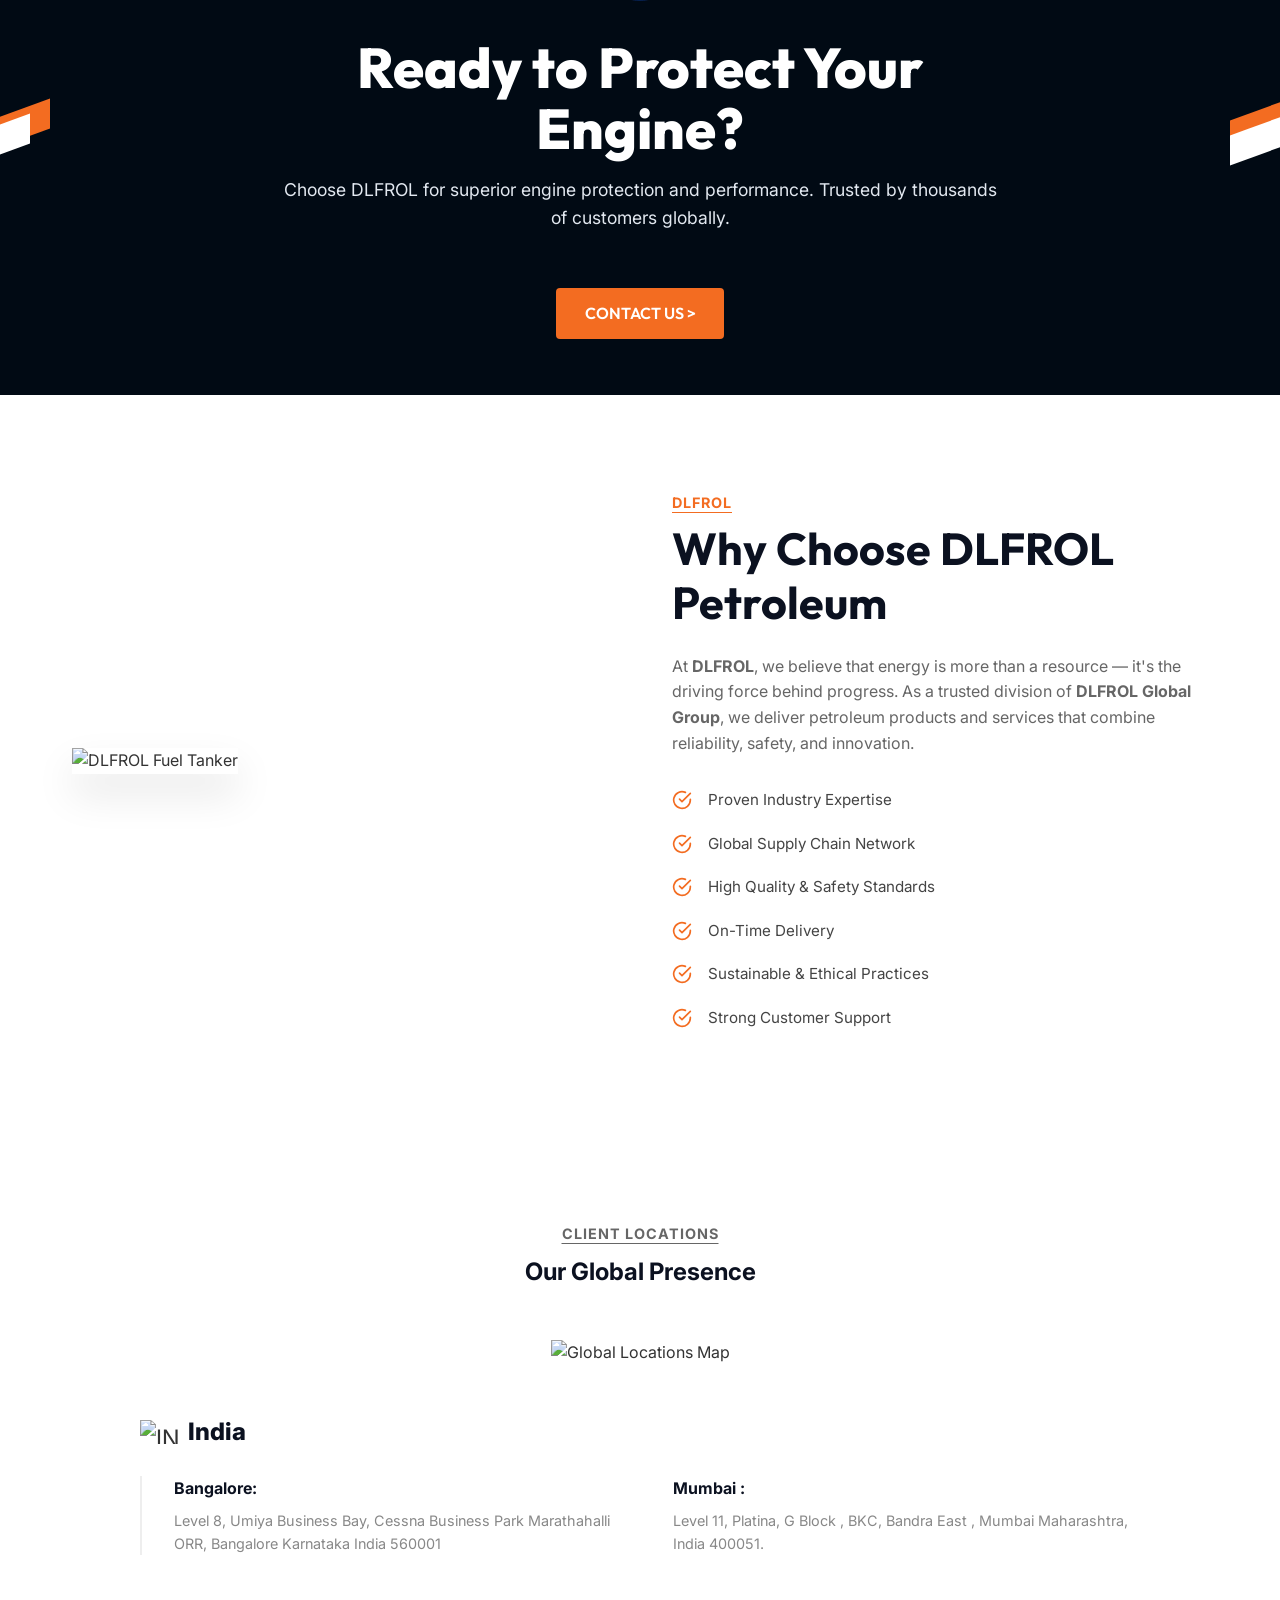
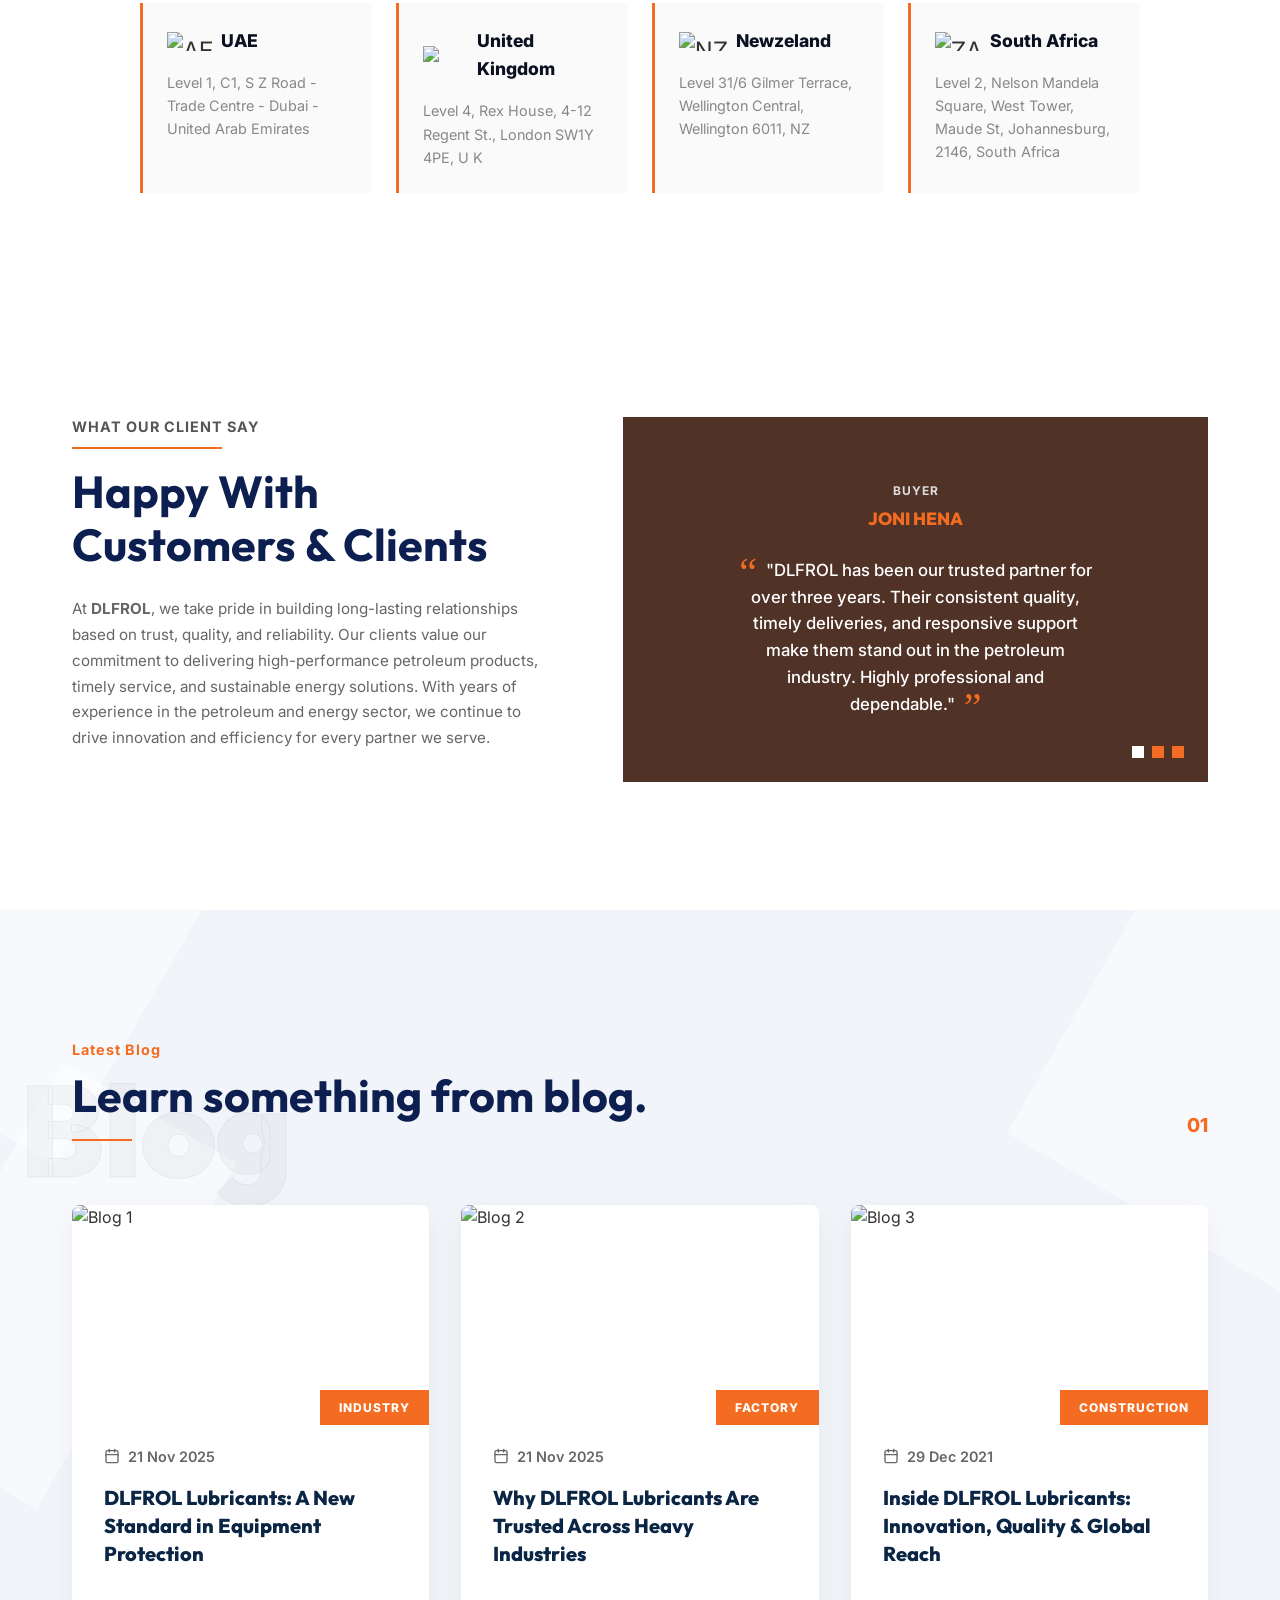
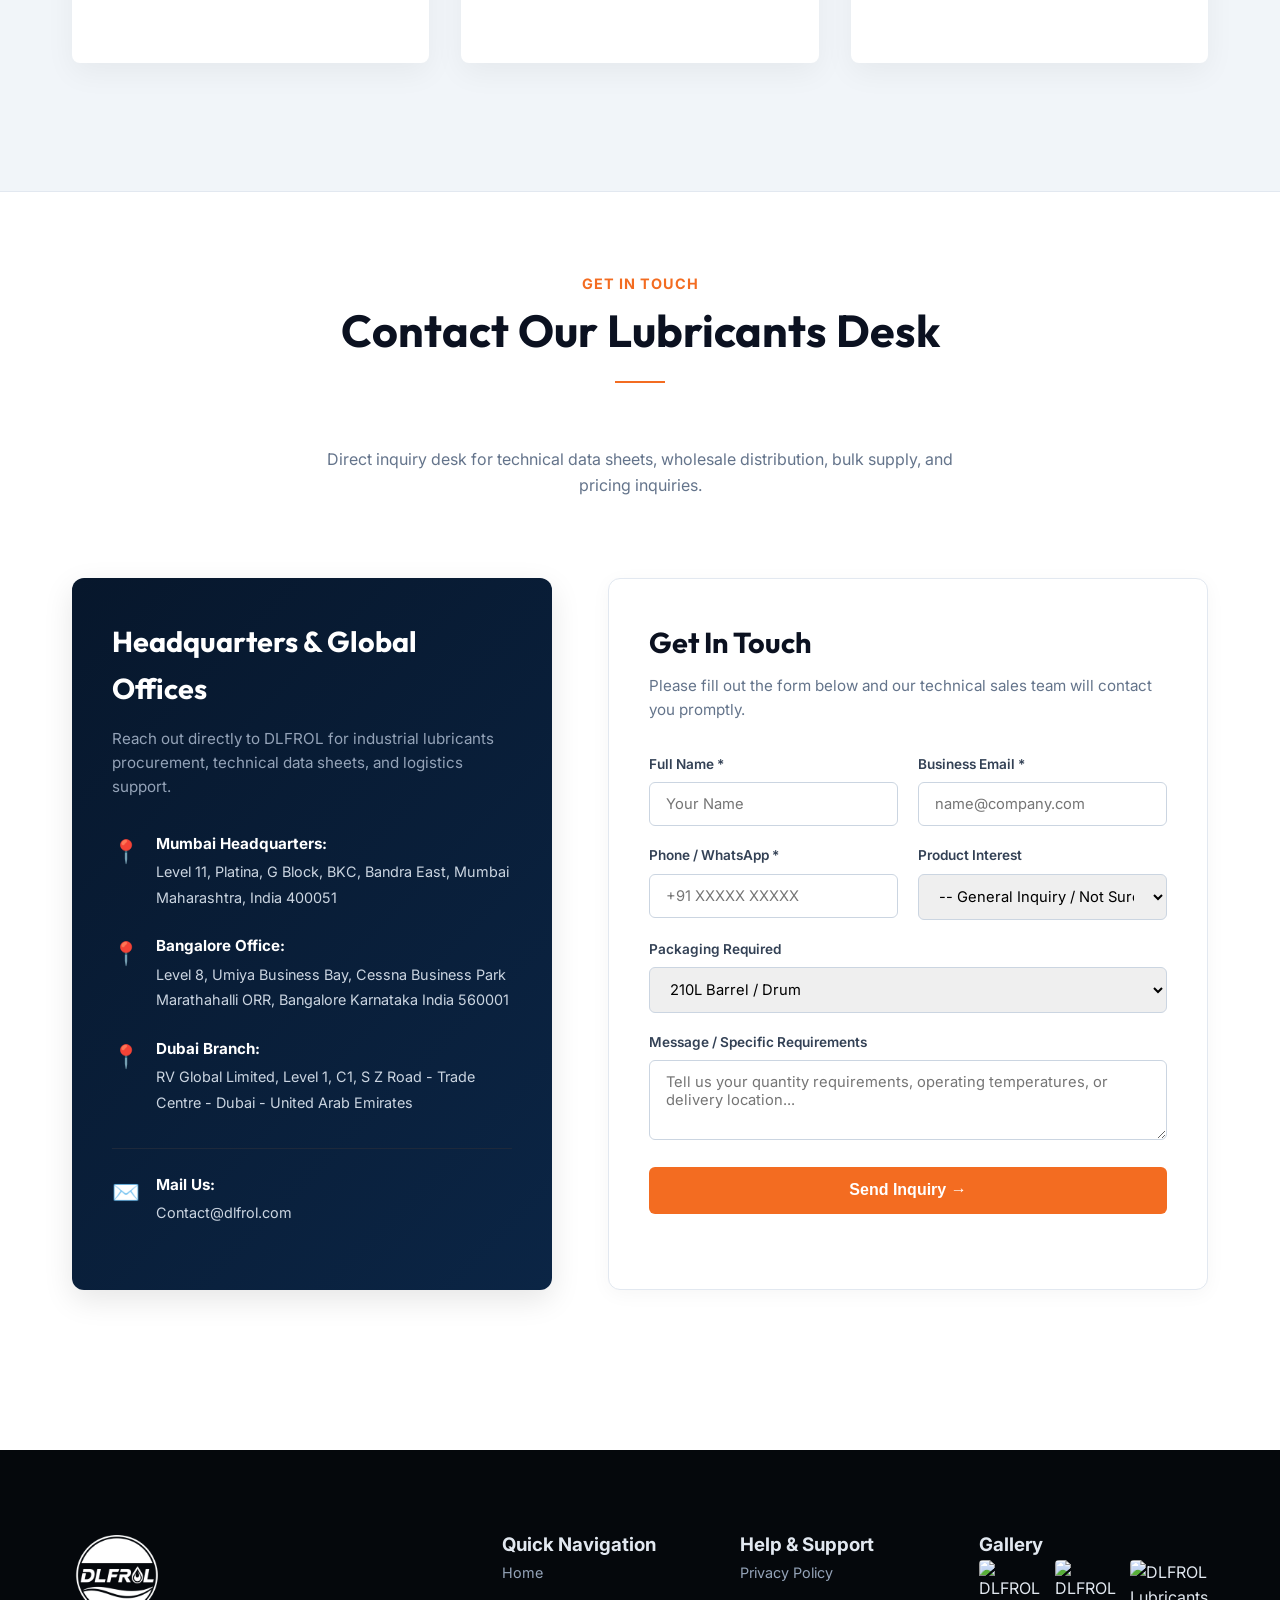
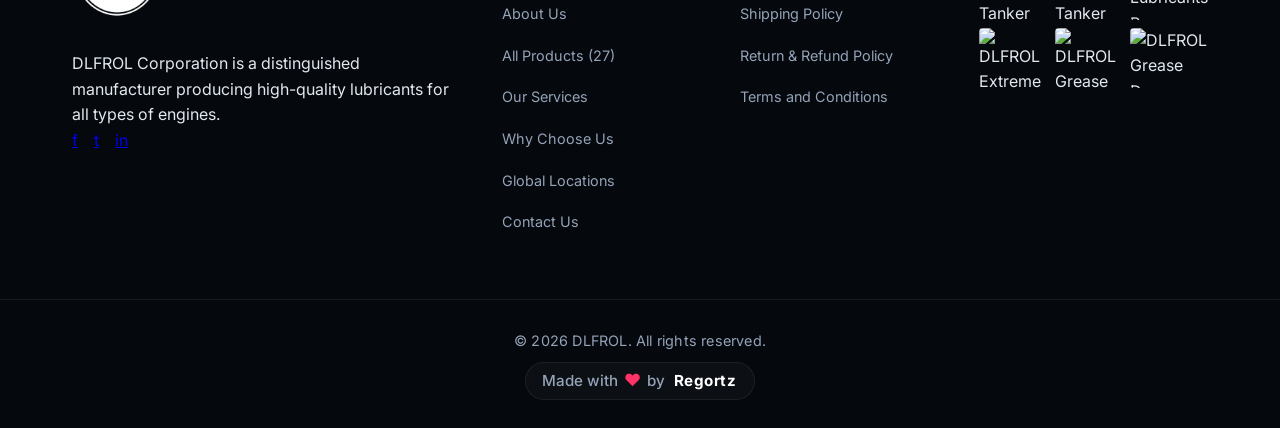
==== commit 2d42d746: "Replace all old product card images with DLFROL branded bucket and bottle packaging" ====
--- a/index.html
+++ b/index.html
@@ -272,7 +272,7 @@
             <div class="products-grid" style="display: grid; grid-template-columns: repeat(auto-fit, minmax(320px, 1fr)); gap: 2rem;">
                 <!-- Product 1: Hydraulic HLP -->
                 <div class="product-card" style="display: flex; flex-direction: column; background: #fff; border-radius: 12px; border: 1px solid #e2e8f0; overflow: hidden; box-shadow: 0 4px 20px rgba(0,0,0,0.04); transition: transform 0.3s, box-shadow 0.3s;">
-                    <div class="product-img-placeholder" style="background-image: url('images/Products/HYDRAULIC OIL 68-2.png'); background-size: contain; background-color: #f8fafc; height: 200px; background-repeat: no-repeat; background-position: center;"></div>
+                    <div class="product-img-placeholder" style="background-image: url('images/Products/dlfrol-grease-bucket.jpg'); background-size: contain; background-color: #f8fafc; height: 200px; background-repeat: no-repeat; background-position: center;"></div>
                     <div class="product-details" style="padding: 1.8rem; display: flex; flex-direction: column; flex-grow: 1;">
                         <span style="font-size: 0.75rem; font-weight: 700; color: #ff4500; text-transform: uppercase; letter-spacing: 0.5px;">Industrial Oil</span>
                         <h3 class="product-title" style="font-size: 1.25rem; font-weight: 700; margin: 0.3rem 0; color: #0b1120;">
@@ -289,7 +289,7 @@
 
                 <!-- Product 2: Soluble Cutting Oil -->
                 <div class="product-card" style="display: flex; flex-direction: column; background: #fff; border-radius: 12px; border: 1px solid #e2e8f0; overflow: hidden; box-shadow: 0 4px 20px rgba(0,0,0,0.04); transition: transform 0.3s, box-shadow 0.3s;">
-                    <div class="product-img-placeholder" style="background-image: url('images/Products/SOLUBLE CUTTING OIL-2.png'); background-size: contain; background-color: #f8fafc; height: 200px; background-repeat: no-repeat; background-position: center;"></div>
+                    <div class="product-img-placeholder" style="background-image: url('images/Products/dlfrol-grease-bucket.jpg'); background-size: contain; background-color: #f8fafc; height: 200px; background-repeat: no-repeat; background-position: center;"></div>
                     <div class="product-details" style="padding: 1.8rem; display: flex; flex-direction: column; flex-grow: 1;">
                         <span style="font-size: 0.75rem; font-weight: 700; color: #ff4500; text-transform: uppercase; letter-spacing: 0.5px;">Industrial Lubricants</span>
                         <h3 class="product-title" style="font-size: 1.25rem; font-weight: 700; margin: 0.3rem 0; color: #0b1120;">
@@ -306,7 +306,7 @@
 
                 <!-- Product 3: Premium Multi Grade Diesel Oil -->
                 <div class="product-card" style="display: flex; flex-direction: column; background: #fff; border-radius: 12px; border: 1px solid #e2e8f0; overflow: hidden; box-shadow: 0 4px 20px rgba(0,0,0,0.04); transition: transform 0.3s, box-shadow 0.3s;">
-                    <div class="product-img-placeholder" style="background-image: url('images/Products/ENGINE OIL-3.png'); background-size: contain; background-color: #f8fafc; height: 200px; background-repeat: no-repeat; background-position: center;"></div>
+                    <div class="product-img-placeholder" style="background-image: url('images/Products/dlfrol-engine-oil-bottle.jpg'); background-size: contain; background-color: #f8fafc; height: 200px; background-repeat: no-repeat; background-position: center;"></div>
                     <div class="product-details" style="padding: 1.8rem; display: flex; flex-direction: column; flex-grow: 1;">
                         <span style="font-size: 0.75rem; font-weight: 700; color: #ff4500; text-transform: uppercase; letter-spacing: 0.5px;">Automotive Oil</span>
                         <h3 class="product-title" style="font-size: 1.25rem; font-weight: 700; margin: 0.3rem 0; color: #0b1120;">
@@ -323,7 +323,7 @@
 
                 <!-- Product 4: Industrial Gear Oils -->
                 <div class="product-card" style="display: flex; flex-direction: column; background: #fff; border-radius: 12px; border: 1px solid #e2e8f0; overflow: hidden; box-shadow: 0 4px 20px rgba(0,0,0,0.04); transition: transform 0.3s, box-shadow 0.3s;">
-                    <div class="product-img-placeholder" style="background-image: url('images/Products/GEAR OIL.png'); background-size: contain; background-color: #f8fafc; height: 200px; background-repeat: no-repeat; background-position: center;"></div>
+                    <div class="product-img-placeholder" style="background-image: url('images/Products/dlfrol-grease-bucket.jpg'); background-size: contain; background-color: #f8fafc; height: 200px; background-repeat: no-repeat; background-position: center;"></div>
                     <div class="product-details" style="padding: 1.8rem; display: flex; flex-direction: column; flex-grow: 1;">
                         <span style="font-size: 0.75rem; font-weight: 700; color: #ff4500; text-transform: uppercase; letter-spacing: 0.5px;">Industrial Oil</span>
                         <h3 class="product-title" style="font-size: 1.25rem; font-weight: 700; margin: 0.3rem 0; color: #0b1120;">
@@ -340,7 +340,7 @@
 
                 <!-- Product 5: 4T Plus Motorcycle Oils -->
                 <div class="product-card" style="display: flex; flex-direction: column; background: #fff; border-radius: 12px; border: 1px solid #e2e8f0; overflow: hidden; box-shadow: 0 4px 20px rgba(0,0,0,0.04); transition: transform 0.3s, box-shadow 0.3s;">
-                    <div class="product-img-placeholder" style="background-image: url('images/dlfrol-engine-oil-bottle.jpg'); background-size: contain; background-color: #f8fafc; height: 200px; background-repeat: no-repeat; background-position: center;"></div>
+                    <div class="product-img-placeholder" style="background-image: url('images/Products/dlfrol-engine-oil-bottle.jpg'); background-size: contain; background-color: #f8fafc; height: 200px; background-repeat: no-repeat; background-position: center;"></div>
                     <div class="product-details" style="padding: 1.8rem; display: flex; flex-direction: column; flex-grow: 1;">
                         <span style="font-size: 0.75rem; font-weight: 700; color: #ff4500; text-transform: uppercase; letter-spacing: 0.5px;">Automotive Oil</span>
                         <h3 class="product-title" style="font-size: 1.25rem; font-weight: 700; margin: 0.3rem 0; color: #0b1120;">
@@ -402,7 +402,7 @@
                 <div id="catalogGrid" style="display: grid; grid-template-columns: repeat(auto-fill, minmax(260px, 1fr)); gap: 1.5rem;">
                     
         <div class="catalog-card" data-category="industrial oil" style="background:#fff; border:1px solid #e2e8f0; border-radius:10px; padding:1.2rem; display:flex; flex-direction:column; transition:transform 0.2s, box-shadow 0.2s;">
-            <div style="height:120px; background-image:url('images/Products/SOLUBLE CUTTING OIL-2.png'); background-size:contain; background-repeat:no-repeat; background-position:center; margin-bottom:1rem;"></div>
+            <div style="height:120px; background-image:url('images/Products/dlfrol-grease-bucket.jpg'); background-size:contain; background-repeat:no-repeat; background-position:center; margin-bottom:1rem;"></div>
             <span style="font-size:0.7rem; font-weight:700; color:#ff4500; text-transform:uppercase;">Industrial Oil</span>
             <h4 style="font-size:1rem; font-weight:700; color:#0b1120; margin:0.2rem 0 0.4rem 0;">Soluble Cutting Oil</h4>
             <div style="font-size:0.8rem; color:#64748b; font-weight:600; margin-bottom:0.6rem;">DLFROL SOL XL / SUPERCOOL - S</div>
@@ -411,7 +411,7 @@
         </div>
     
         <div class="catalog-card" data-category="industrial oil" style="background:#fff; border:1px solid #e2e8f0; border-radius:10px; padding:1.2rem; display:flex; flex-direction:column; transition:transform 0.2s, box-shadow 0.2s;">
-            <div style="height:120px; background-image:url('images/Products/MOULINE CUTTING OIL-1.png'); background-size:contain; background-repeat:no-repeat; background-position:center; margin-bottom:1rem;"></div>
+            <div style="height:120px; background-image:url('images/Products/dlfrol-grease-bucket.jpg'); background-size:contain; background-repeat:no-repeat; background-position:center; margin-bottom:1rem;"></div>
             <span style="font-size:0.7rem; font-weight:700; color:#ff4500; text-transform:uppercase;">Industrial Oil</span>
             <h4 style="font-size:1rem; font-weight:700; color:#0b1120; margin:0.2rem 0 0.4rem 0;">Straight / Neat Cutting Oil</h4>
             <div style="font-size:0.8rem; color:#64748b; font-weight:600; margin-bottom:0.6rem;">DLFROL FIN-MB, FIN-CB, FIN-SB</div>
@@ -420,7 +420,7 @@
         </div>
     
         <div class="catalog-card" data-category="specialties" style="background:#fff; border:1px solid #e2e8f0; border-radius:10px; padding:1.2rem; display:flex; flex-direction:column; transition:transform 0.2s, box-shadow 0.2s;">
-            <div style="height:120px; background-image:url('images/dlfrol-engine-oil-bottle.jpg'); background-size:contain; background-repeat:no-repeat; background-position:center; margin-bottom:1rem;"></div>
+            <div style="height:120px; background-image:url('images/Products/dlfrol-engine-oil-bottle.jpg'); background-size:contain; background-repeat:no-repeat; background-position:center; margin-bottom:1rem;"></div>
             <span style="font-size:0.7rem; font-weight:700; color:#ff4500; text-transform:uppercase;">Specialties</span>
             <h4 style="font-size:1rem; font-weight:700; color:#0b1120; margin:0.2rem 0 0.4rem 0;">White Oils (Technical & Pharma Grade)</h4>
             <div style="font-size:0.8rem; color:#64748b; font-weight:600; margin-bottom:0.6rem;">DLFROL WHITE - A / DLFROL WHITE - B</div>
@@ -429,7 +429,7 @@
         </div>
     
         <div class="catalog-card" data-category="industrial oil" style="background:#fff; border:1px solid #e2e8f0; border-radius:10px; padding:1.2rem; display:flex; flex-direction:column; transition:transform 0.2s, box-shadow 0.2s;">
-            <div style="height:120px; background-image:url('images/Products/HYDRAULIC OIL 68-1.png'); background-size:contain; background-repeat:no-repeat; background-position:center; margin-bottom:1rem;"></div>
+            <div style="height:120px; background-image:url('images/Products/dlfrol-grease-bucket.jpg'); background-size:contain; background-repeat:no-repeat; background-position:center; margin-bottom:1rem;"></div>
             <span style="font-size:0.7rem; font-weight:700; color:#ff4500; text-transform:uppercase;">Industrial Oil</span>
             <h4 style="font-size:1rem; font-weight:700; color:#0b1120; margin:0.2rem 0 0.4rem 0;">Hydraulic Oils (Standard Anti-Wear)</h4>
             <div style="font-size:0.8rem; color:#64748b; font-weight:600; margin-bottom:0.6rem;">DLFROL HYDRA 32, 46, 68, 100, 150, 220, 320, 460</div>
@@ -438,7 +438,7 @@
         </div>
     
         <div class="catalog-card" data-category="industrial oil" style="background:#fff; border:1px solid #e2e8f0; border-radius:10px; padding:1.2rem; display:flex; flex-direction:column; transition:transform 0.2s, box-shadow 0.2s;">
-            <div style="height:120px; background-image:url('images/Products/HYDRAULIC OIL 68-2.png'); background-size:contain; background-repeat:no-repeat; background-position:center; margin-bottom:1rem;"></div>
+            <div style="height:120px; background-image:url('images/Products/dlfrol-grease-bucket.jpg'); background-size:contain; background-repeat:no-repeat; background-position:center; margin-bottom:1rem;"></div>
             <span style="font-size:0.7rem; font-weight:700; color:#ff4500; text-transform:uppercase;">Industrial Oil</span>
             <h4 style="font-size:1rem; font-weight:700; color:#0b1120; margin:0.2rem 0 0.4rem 0;">Hydraulic Oils HLP Series</h4>
             <div style="font-size:0.8rem; color:#64748b; font-weight:600; margin-bottom:0.6rem;">DLFROL HYDRA - HLP SERIES 32, 46, 68, 100, 150, 220, 320, 460</div>
@@ -456,7 +456,7 @@
         </div>
     
         <div class="catalog-card" data-category="industrial oil" style="background:#fff; border:1px solid #e2e8f0; border-radius:10px; padding:1.2rem; display:flex; flex-direction:column; transition:transform 0.2s, box-shadow 0.2s;">
-            <div style="height:120px; background-image:url('images/Products/GEAR OIL.png'); background-size:contain; background-repeat:no-repeat; background-position:center; margin-bottom:1rem;"></div>
+            <div style="height:120px; background-image:url('images/Products/dlfrol-grease-bucket.jpg'); background-size:contain; background-repeat:no-repeat; background-position:center; margin-bottom:1rem;"></div>
             <span style="font-size:0.7rem; font-weight:700; color:#ff4500; text-transform:uppercase;">Industrial Oil</span>
             <h4 style="font-size:1rem; font-weight:700; color:#0b1120; margin:0.2rem 0 0.4rem 0;">Industrial Gear Oils & Gear EP Series</h4>
             <div style="font-size:0.8rem; color:#64748b; font-weight:600; margin-bottom:0.6rem;">DLFROL GEAR / GEAR EP SERIES 90, 140, 220, 320, 460</div>
@@ -474,7 +474,7 @@
         </div>
     
         <div class="catalog-card" data-category="industrial oil" style="background:#fff; border:1px solid #e2e8f0; border-radius:10px; padding:1.2rem; display:flex; flex-direction:column; transition:transform 0.2s, box-shadow 0.2s;">
-            <div style="height:120px; background-image:url('images/Products/SPINDLE OIL.png'); background-size:contain; background-repeat:no-repeat; background-position:center; margin-bottom:1rem;"></div>
+            <div style="height:120px; background-image:url('images/Products/dlfrol-grease-bucket.jpg'); background-size:contain; background-repeat:no-repeat; background-position:center; margin-bottom:1rem;"></div>
             <span style="font-size:0.7rem; font-weight:700; color:#ff4500; text-transform:uppercase;">Industrial Oil</span>
             <h4 style="font-size:1rem; font-weight:700; color:#0b1120; margin:0.2rem 0 0.4rem 0;">Spindle Oils (High Speed)</h4>
             <div style="font-size:0.8rem; color:#64748b; font-weight:600; margin-bottom:0.6rem;">DLFROL SPIN 2, 5, 10, 12, 15, 22</div>
@@ -492,7 +492,7 @@
         </div>
     
         <div class="catalog-card" data-category="industrial oil" style="background:#fff; border:1px solid #e2e8f0; border-radius:10px; padding:1.2rem; display:flex; flex-direction:column; transition:transform 0.2s, box-shadow 0.2s;">
-            <div style="height:120px; background-image:url('images/dlfrol-engine-oil-bottle.jpg'); background-size:contain; background-repeat:no-repeat; background-position:center; margin-bottom:1rem;"></div>
+            <div style="height:120px; background-image:url('images/Products/dlfrol-engine-oil-bottle.jpg'); background-size:contain; background-repeat:no-repeat; background-position:center; margin-bottom:1rem;"></div>
             <span style="font-size:0.7rem; font-weight:700; color:#ff4500; text-transform:uppercase;">Industrial Oil</span>
             <h4 style="font-size:1rem; font-weight:700; color:#0b1120; margin:0.2rem 0 0.4rem 0;">Loom Oils (Textile Machinery)</h4>
             <div style="font-size:0.8rem; color:#64748b; font-weight:600; margin-bottom:0.6rem;">DLFROL TEX 100, 150</div>
@@ -546,7 +546,7 @@
         </div>
     
         <div class="catalog-card" data-category="specialties" style="background:#fff; border:1px solid #e2e8f0; border-radius:10px; padding:1.2rem; display:flex; flex-direction:column; transition:transform 0.2s, box-shadow 0.2s;">
-            <div style="height:120px; background-image:url('images/dlfrol-engine-oil-bottle.jpg'); background-size:contain; background-repeat:no-repeat; background-position:center; margin-bottom:1rem;"></div>
+            <div style="height:120px; background-image:url('images/Products/dlfrol-engine-oil-bottle.jpg'); background-size:contain; background-repeat:no-repeat; background-position:center; margin-bottom:1rem;"></div>
             <span style="font-size:0.7rem; font-weight:700; color:#ff4500; text-transform:uppercase;">Specialties</span>
             <h4 style="font-size:1rem; font-weight:700; color:#0b1120; margin:0.2rem 0 0.4rem 0;">Glass Cutting Oil</h4>
             <div style="font-size:0.8rem; color:#64748b; font-weight:600; margin-bottom:0.6rem;">DLFROL GLASS CUTTING OIL</div>
@@ -564,7 +564,7 @@
         </div>
     
         <div class="catalog-card" data-category="industrial oil" style="background:#fff; border:1px solid #e2e8f0; border-radius:10px; padding:1.2rem; display:flex; flex-direction:column; transition:transform 0.2s, box-shadow 0.2s;">
-            <div style="height:120px; background-image:url('images/Products/COMPRESSOR OIL.png'); background-size:contain; background-repeat:no-repeat; background-position:center; margin-bottom:1rem;"></div>
+            <div style="height:120px; background-image:url('images/Products/dlfrol-grease-bucket.jpg'); background-size:contain; background-repeat:no-repeat; background-position:center; margin-bottom:1rem;"></div>
             <span style="font-size:0.7rem; font-weight:700; color:#ff4500; text-transform:uppercase;">Industrial Oil</span>
             <h4 style="font-size:1rem; font-weight:700; color:#0b1120; margin:0.2rem 0 0.4rem 0;">Freeze Oils (Refrigeration Compressor)</h4>
             <div style="font-size:0.8rem; color:#64748b; font-weight:600; margin-bottom:0.6rem;">DLFROL FREEZE 32, 46, 57, 68</div>
@@ -573,7 +573,7 @@
         </div>
     
         <div class="catalog-card" data-category="industrial oil" style="background:#fff; border:1px solid #e2e8f0; border-radius:10px; padding:1.2rem; display:flex; flex-direction:column; transition:transform 0.2s, box-shadow 0.2s;">
-            <div style="height:120px; background-image:url('images/dlfrol-engine-oil-bottle.jpg'); background-size:contain; background-repeat:no-repeat; background-position:center; margin-bottom:1rem;"></div>
+            <div style="height:120px; background-image:url('images/Products/dlfrol-engine-oil-bottle.jpg'); background-size:contain; background-repeat:no-repeat; background-position:center; margin-bottom:1rem;"></div>
             <span style="font-size:0.7rem; font-weight:700; color:#ff4500; text-transform:uppercase;">Industrial Oil</span>
             <h4 style="font-size:1rem; font-weight:700; color:#0b1120; margin:0.2rem 0 0.4rem 0;">EDM Oil (Spark Erosion Fluid)</h4>
             <div style="font-size:0.8rem; color:#64748b; font-weight:600; margin-bottom:0.6rem;">DLFROL EDM SERIES</div>
@@ -582,7 +582,7 @@
         </div>
     
         <div class="catalog-card" data-category="automotive oil" style="background:#fff; border:1px solid #e2e8f0; border-radius:10px; padding:1.2rem; display:flex; flex-direction:column; transition:transform 0.2s, box-shadow 0.2s;">
-            <div style="height:120px; background-image:url('images/dlfrol-engine-oil-bottle.jpg'); background-size:contain; background-repeat:no-repeat; background-position:center; margin-bottom:1rem;"></div>
+            <div style="height:120px; background-image:url('images/Products/dlfrol-engine-oil-bottle.jpg'); background-size:contain; background-repeat:no-repeat; background-position:center; margin-bottom:1rem;"></div>
             <span style="font-size:0.7rem; font-weight:700; color:#ff4500; text-transform:uppercase;">Automotive Oil</span>
             <h4 style="font-size:1rem; font-weight:700; color:#0b1120; margin:0.2rem 0 0.4rem 0;">Auto Special Fluids & Treatments</h4>
             <div style="font-size:0.8rem; color:#64748b; font-weight:600; margin-bottom:0.6rem;">DLFROL AUTO SPECIAL</div>
@@ -591,7 +591,7 @@
         </div>
     
         <div class="catalog-card" data-category="automotive oil" style="background:#fff; border:1px solid #e2e8f0; border-radius:10px; padding:1.2rem; display:flex; flex-direction:column; transition:transform 0.2s, box-shadow 0.2s;">
-            <div style="height:120px; background-image:url('images/Products/ENGINE OIL-2.png'); background-size:contain; background-repeat:no-repeat; background-position:center; margin-bottom:1rem;"></div>
+            <div style="height:120px; background-image:url('images/Products/dlfrol-engine-oil-bottle.jpg'); background-size:contain; background-repeat:no-repeat; background-position:center; margin-bottom:1rem;"></div>
             <span style="font-size:0.7rem; font-weight:700; color:#ff4500; text-transform:uppercase;">Automotive Oil</span>
             <h4 style="font-size:1rem; font-weight:700; color:#0b1120; margin:0.2rem 0 0.4rem 0;">Multi Grade Engine Oil (Milby)</h4>
             <div style="font-size:0.8rem; color:#64748b; font-weight:600; margin-bottom:0.6rem;">DLFROL MILBY 20W/40, 20W/50</div>
@@ -600,7 +600,7 @@
         </div>
     
         <div class="catalog-card" data-category="automotive oil" style="background:#fff; border:1px solid #e2e8f0; border-radius:10px; padding:1.2rem; display:flex; flex-direction:column; transition:transform 0.2s, box-shadow 0.2s;">
-            <div style="height:120px; background-image:url('images/Products/ENGINE OIL-3.png'); background-size:contain; background-repeat:no-repeat; background-position:center; margin-bottom:1rem;"></div>
+            <div style="height:120px; background-image:url('images/Products/dlfrol-engine-oil-bottle.jpg'); background-size:contain; background-repeat:no-repeat; background-position:center; margin-bottom:1rem;"></div>
             <span style="font-size:0.7rem; font-weight:700; color:#ff4500; text-transform:uppercase;">Automotive Oil</span>
             <h4 style="font-size:1rem; font-weight:700; color:#0b1120; margin:0.2rem 0 0.4rem 0;">Premium Multi Grade Diesel Engine Oil (MIL-C)</h4>
             <div style="font-size:0.8rem; color:#64748b; font-weight:600; margin-bottom:0.6rem;">DLFROL PREMIUM 15W/40 (CF4, CH4, CJ4, CK+ Series)</div>
@@ -609,7 +609,7 @@
         </div>
     
         <div class="catalog-card" data-category="automotive oil" style="background:#fff; border:1px solid #e2e8f0; border-radius:10px; padding:1.2rem; display:flex; flex-direction:column; transition:transform 0.2s, box-shadow 0.2s;">
-            <div style="height:120px; background-image:url('images/dlfrol-engine-oil-bottle.jpg'); background-size:contain; background-repeat:no-repeat; background-position:center; margin-bottom:1rem;"></div>
+            <div style="height:120px; background-image:url('images/Products/dlfrol-engine-oil-bottle.jpg'); background-size:contain; background-repeat:no-repeat; background-position:center; margin-bottom:1rem;"></div>
             <span style="font-size:0.7rem; font-weight:700; color:#ff4500; text-transform:uppercase;">Automotive Oil</span>
             <h4 style="font-size:1rem; font-weight:700; color:#0b1120; margin:0.2rem 0 0.4rem 0;">4T / 4T Plus Motorcycle Oils</h4>
             <div style="font-size:0.8rem; color:#64748b; font-weight:600; margin-bottom:0.6rem;">DLFROL 4T PLUS 10W/30, 10W/40, 20W/40, 20W/50</div>
@@ -627,7 +627,7 @@
         </div>
     
         <div class="catalog-card" data-category="automotive oil" style="background:#fff; border:1px solid #e2e8f0; border-radius:10px; padding:1.2rem; display:flex; flex-direction:column; transition:transform 0.2s, box-shadow 0.2s;">
-            <div style="height:120px; background-image:url('images/dlfrol-engine-oil-bottle.jpg'); background-size:contain; background-repeat:no-repeat; background-position:center; margin-bottom:1rem;"></div>
+            <div style="height:120px; background-image:url('images/Products/dlfrol-engine-oil-bottle.jpg'); background-size:contain; background-repeat:no-repeat; background-position:center; margin-bottom:1rem;"></div>
             <span style="font-size:0.7rem; font-weight:700; color:#ff4500; text-transform:uppercase;">Automotive Oil</span>
             <h4 style="font-size:1rem; font-weight:700; color:#0b1120; margin:0.2rem 0 0.4rem 0;">Front Fork Oils (Suspension Fluid)</h4>
             <div style="font-size:0.8rem; color:#64748b; font-weight:600; margin-bottom:0.6rem;">DLFROL FORK OILS (5W, 10W, 15W, 20W)</div>
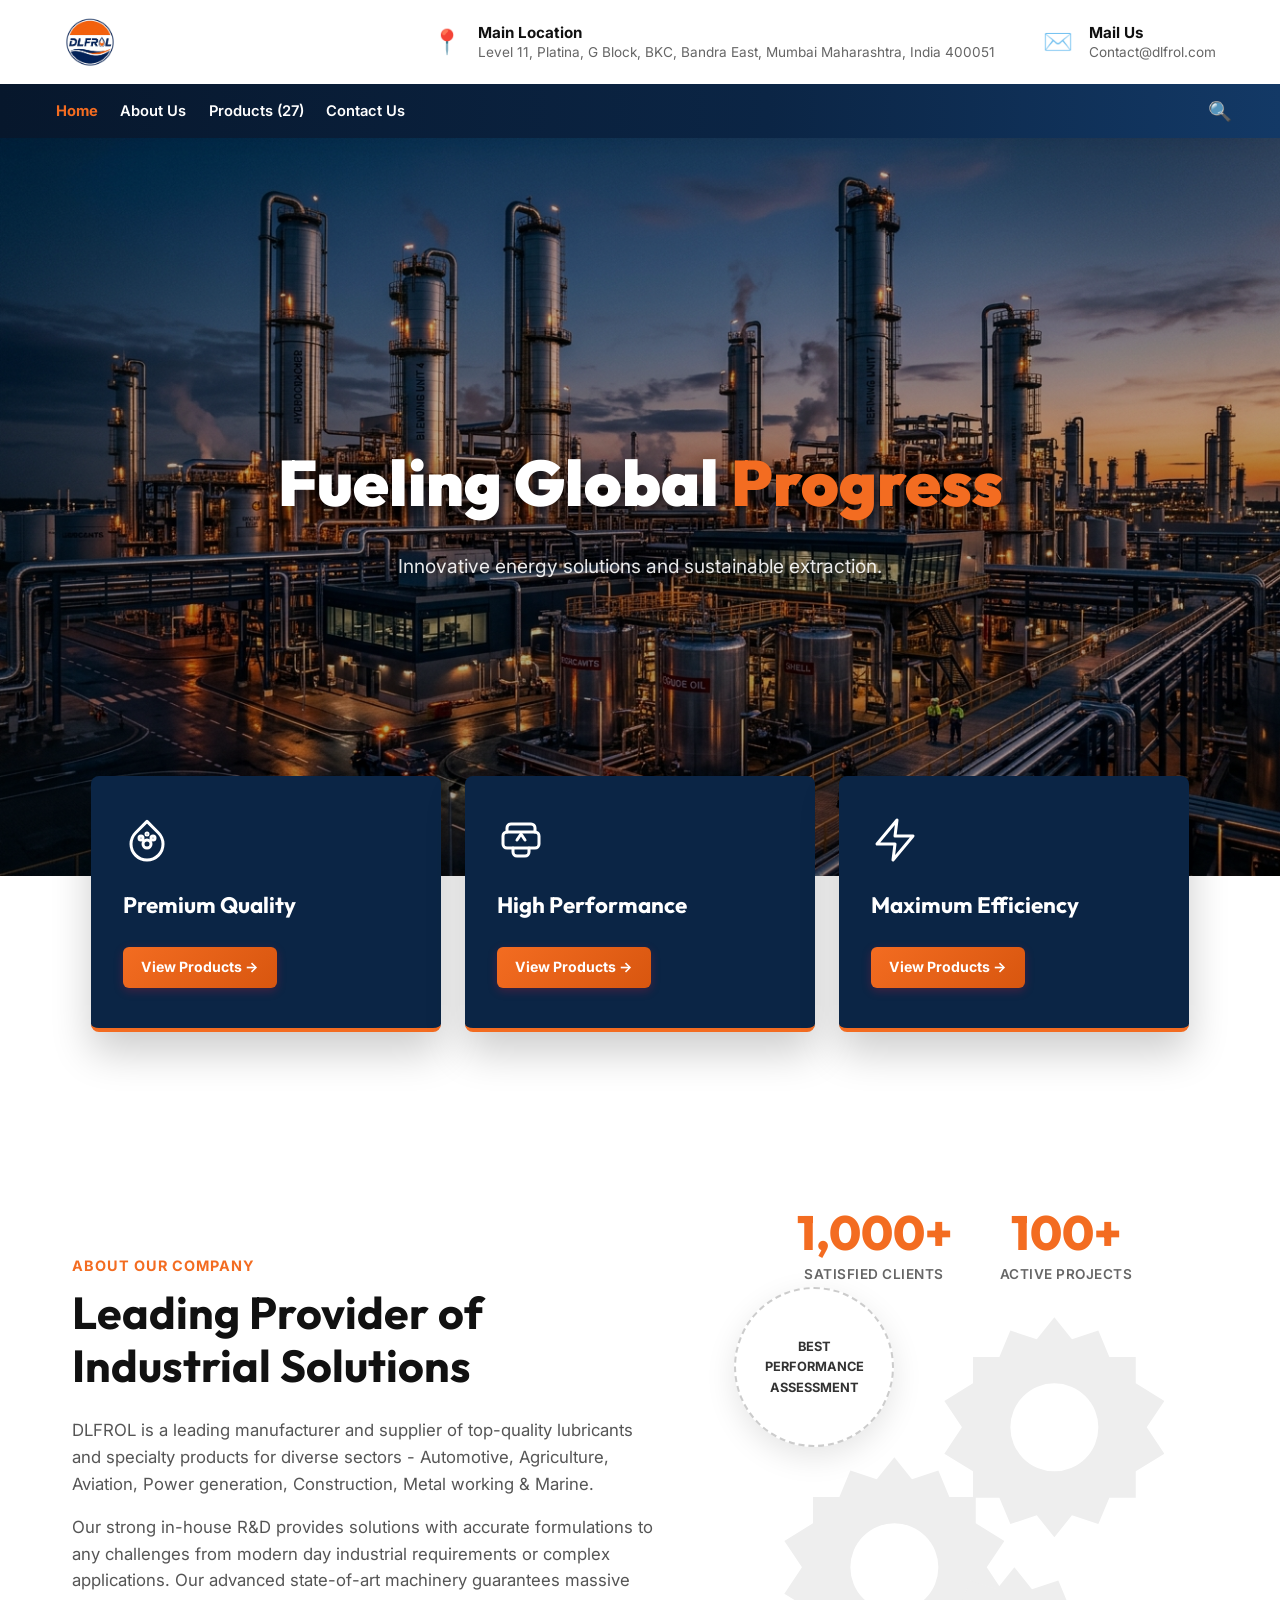
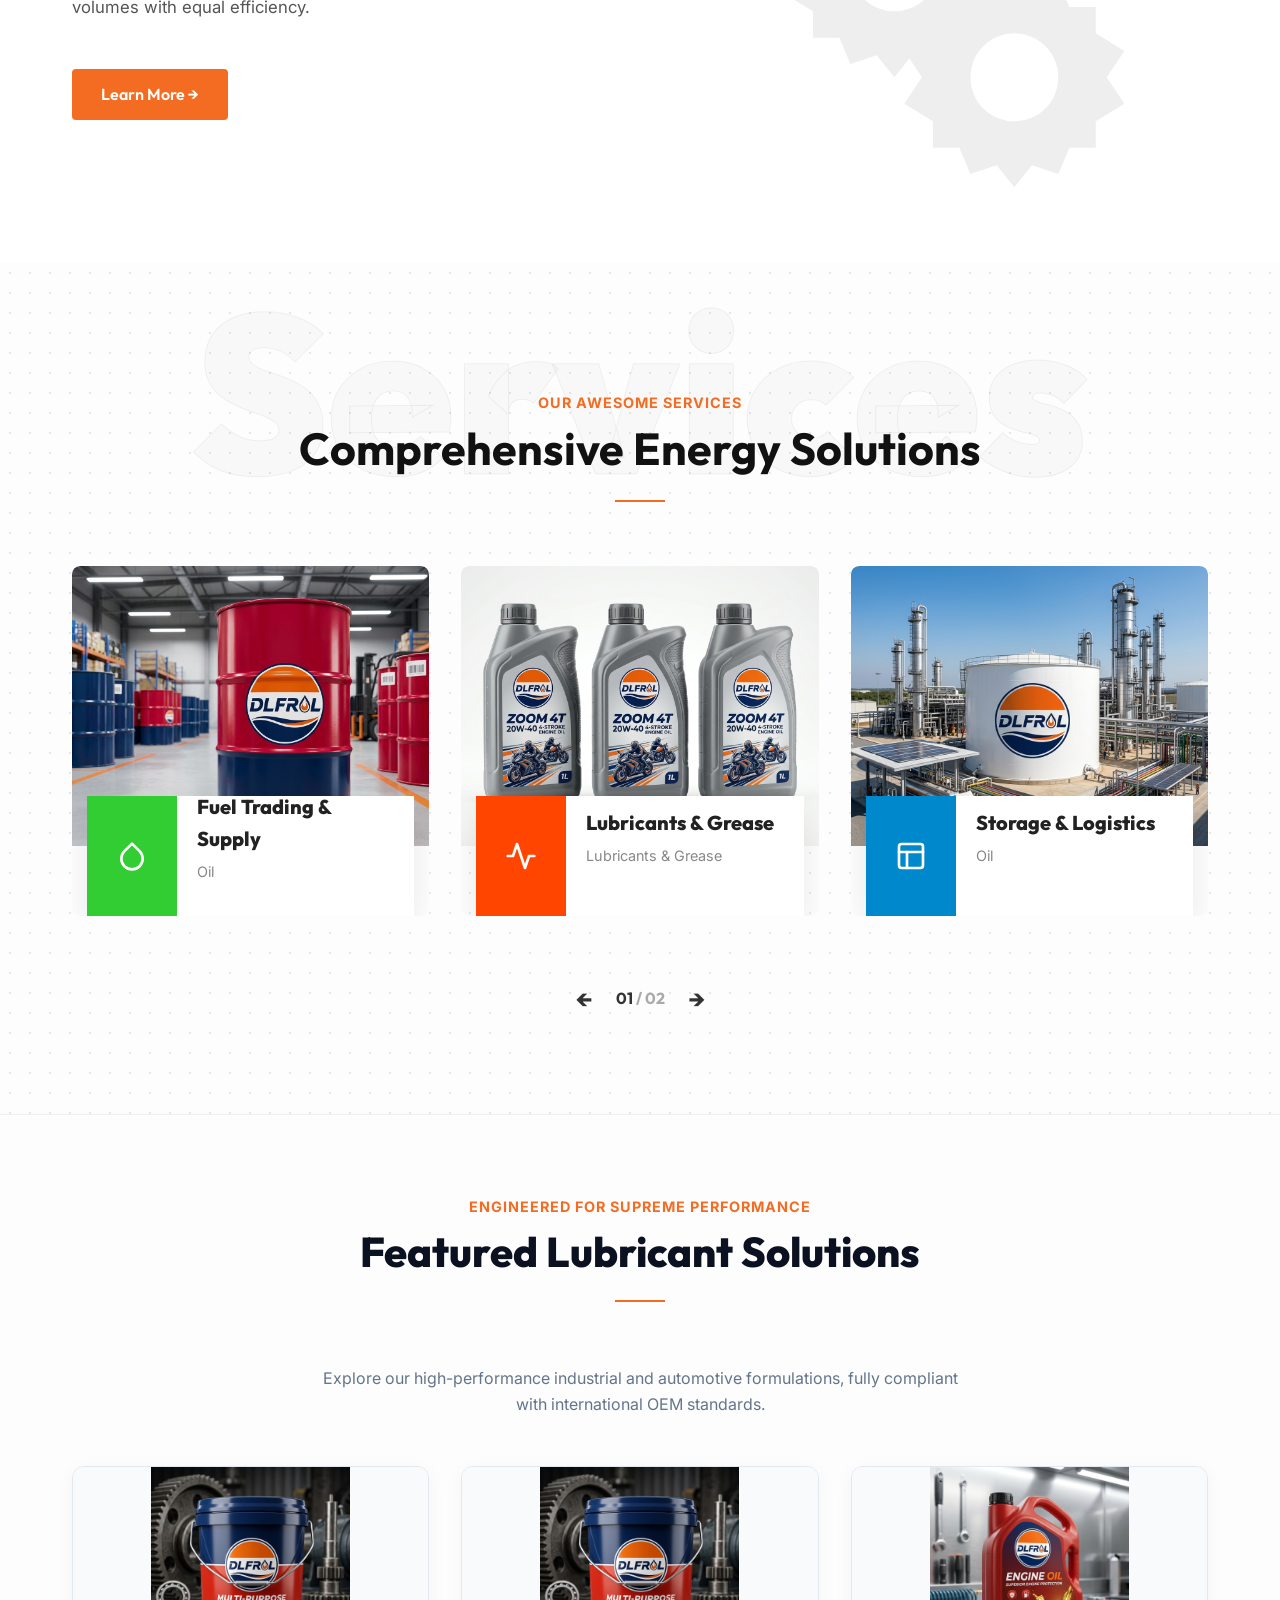
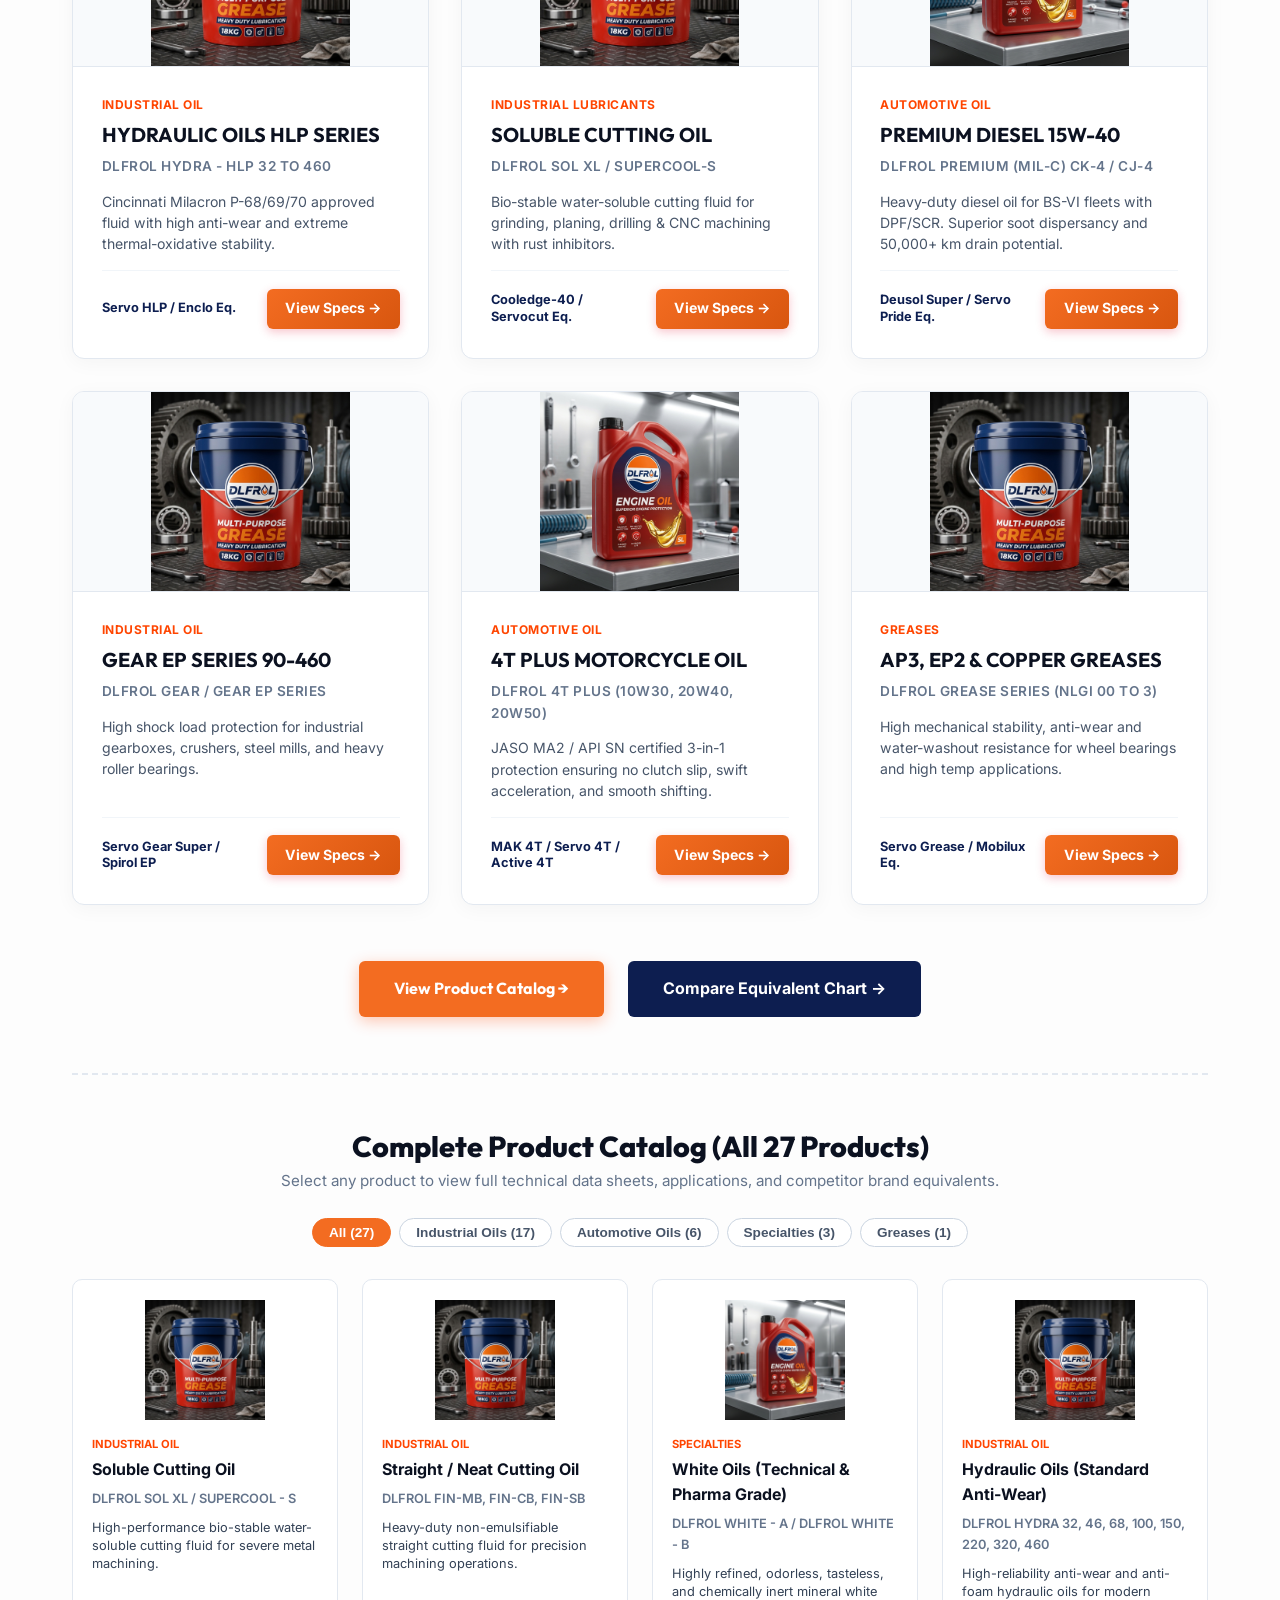
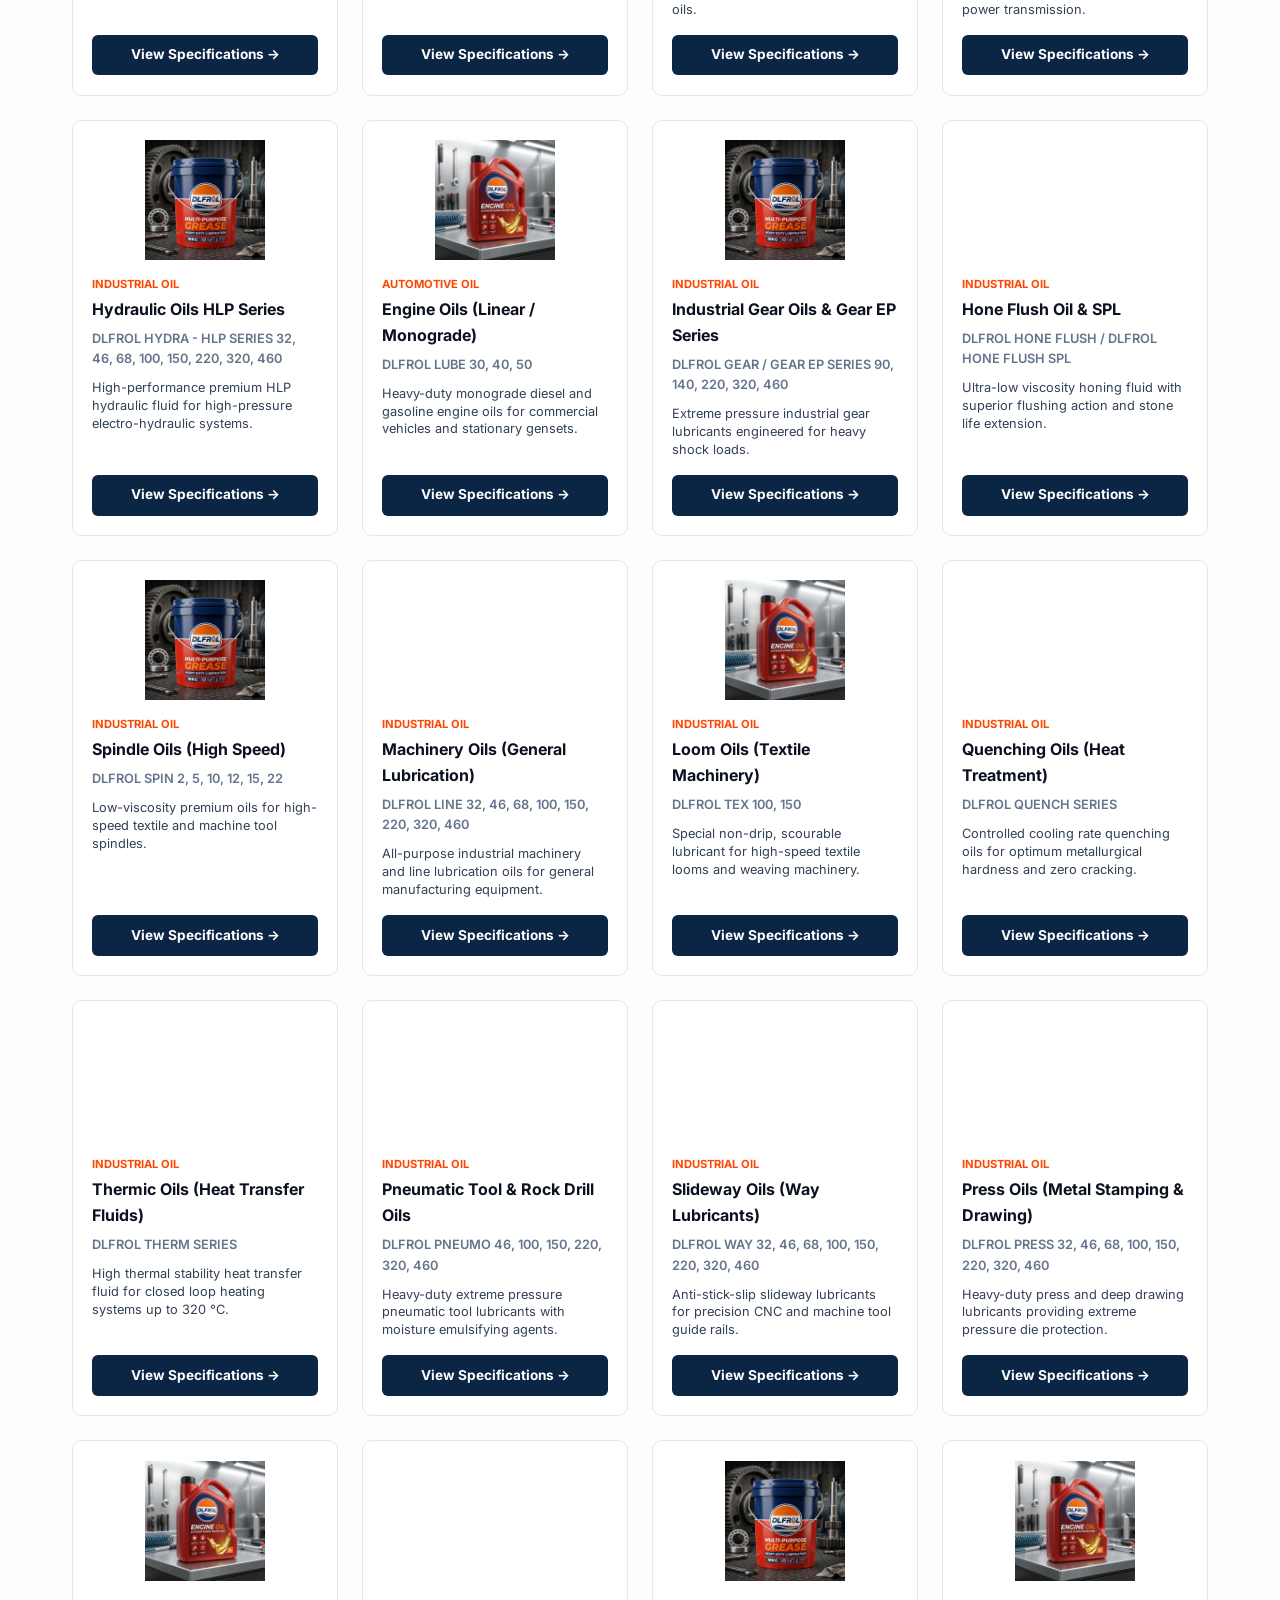
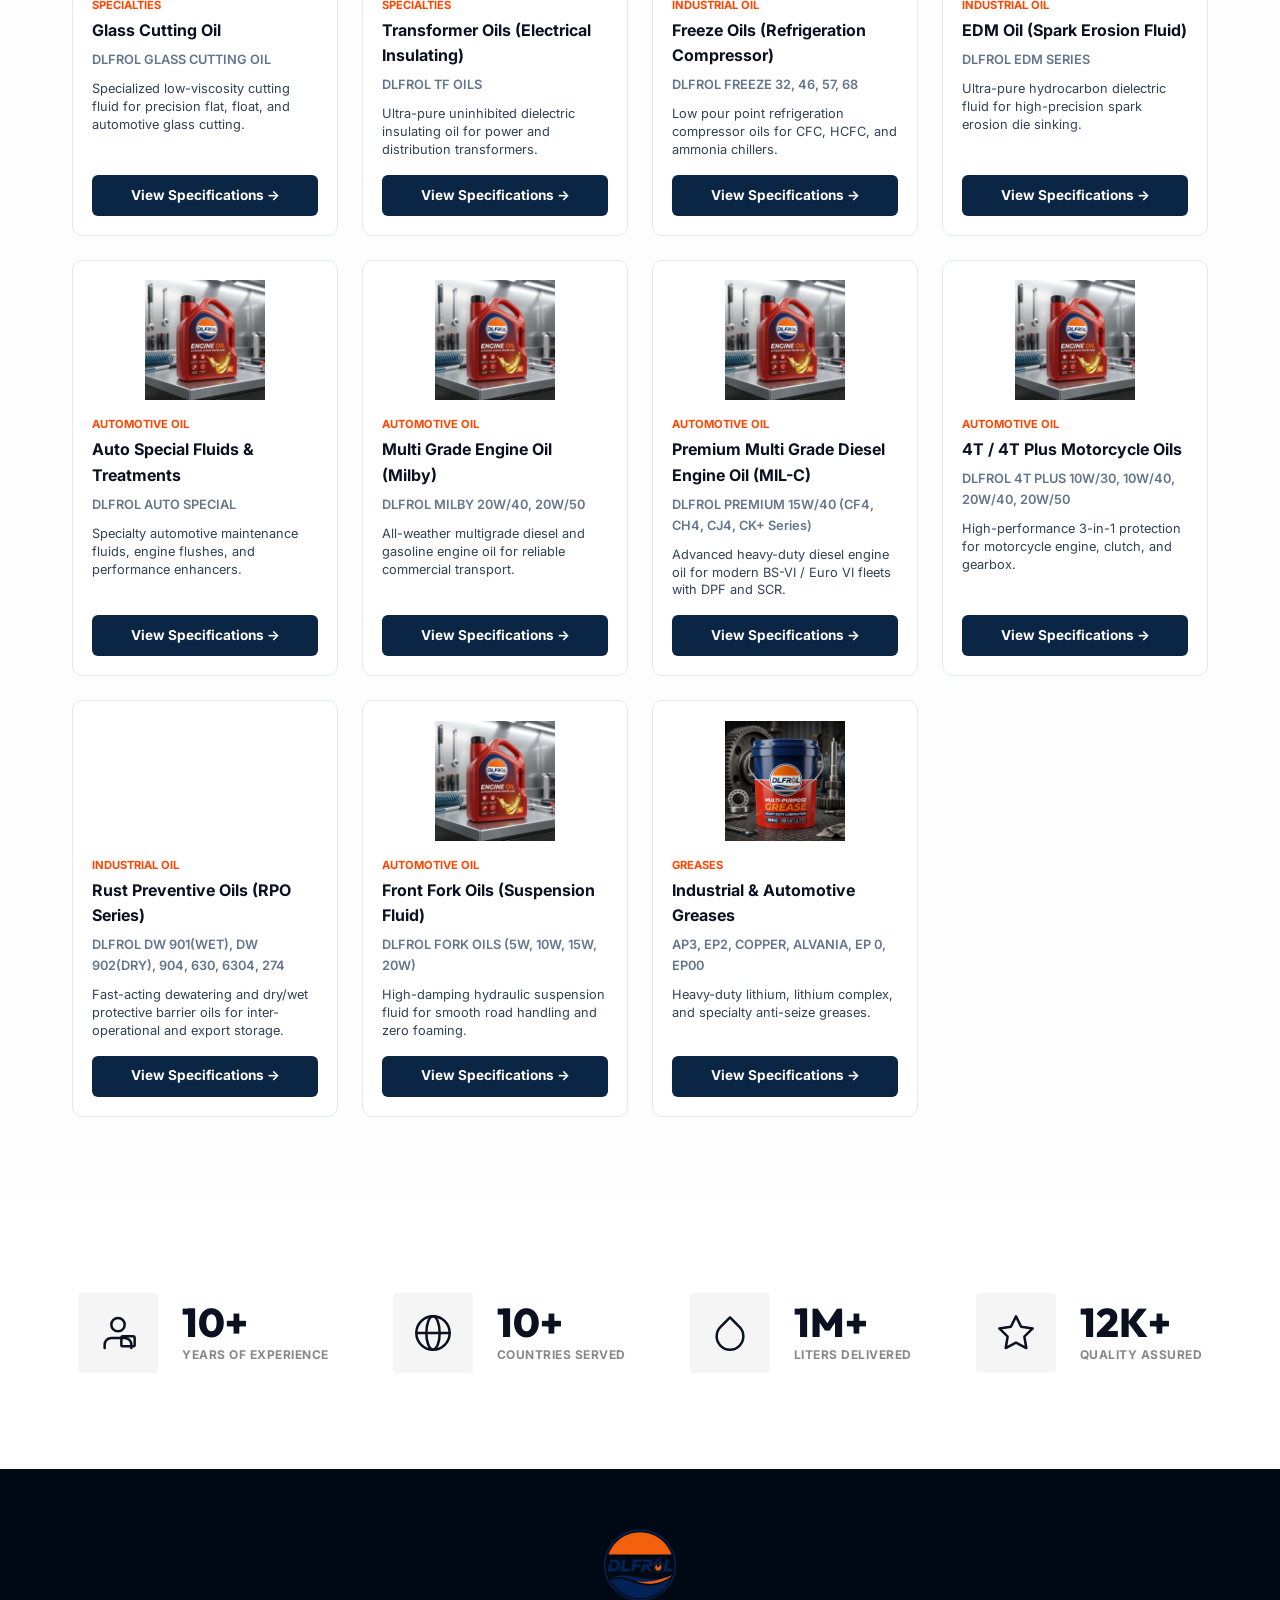
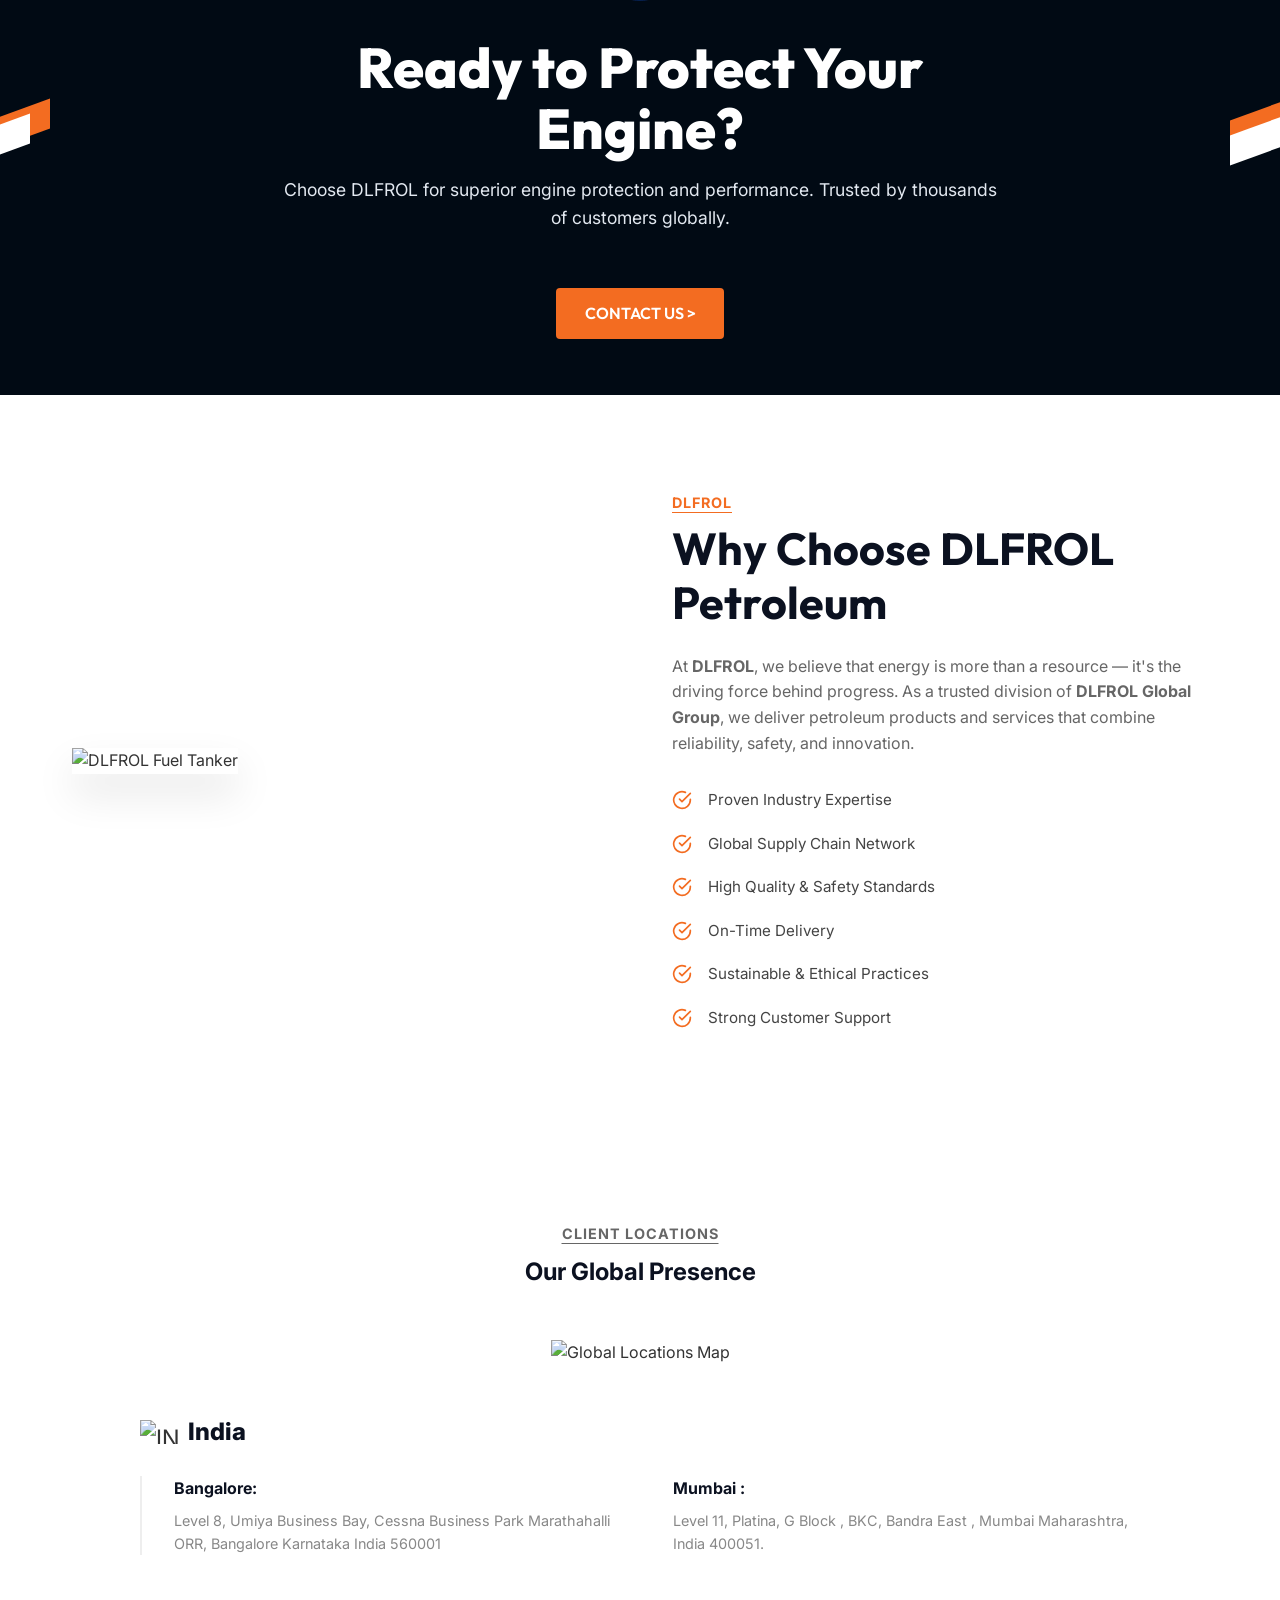
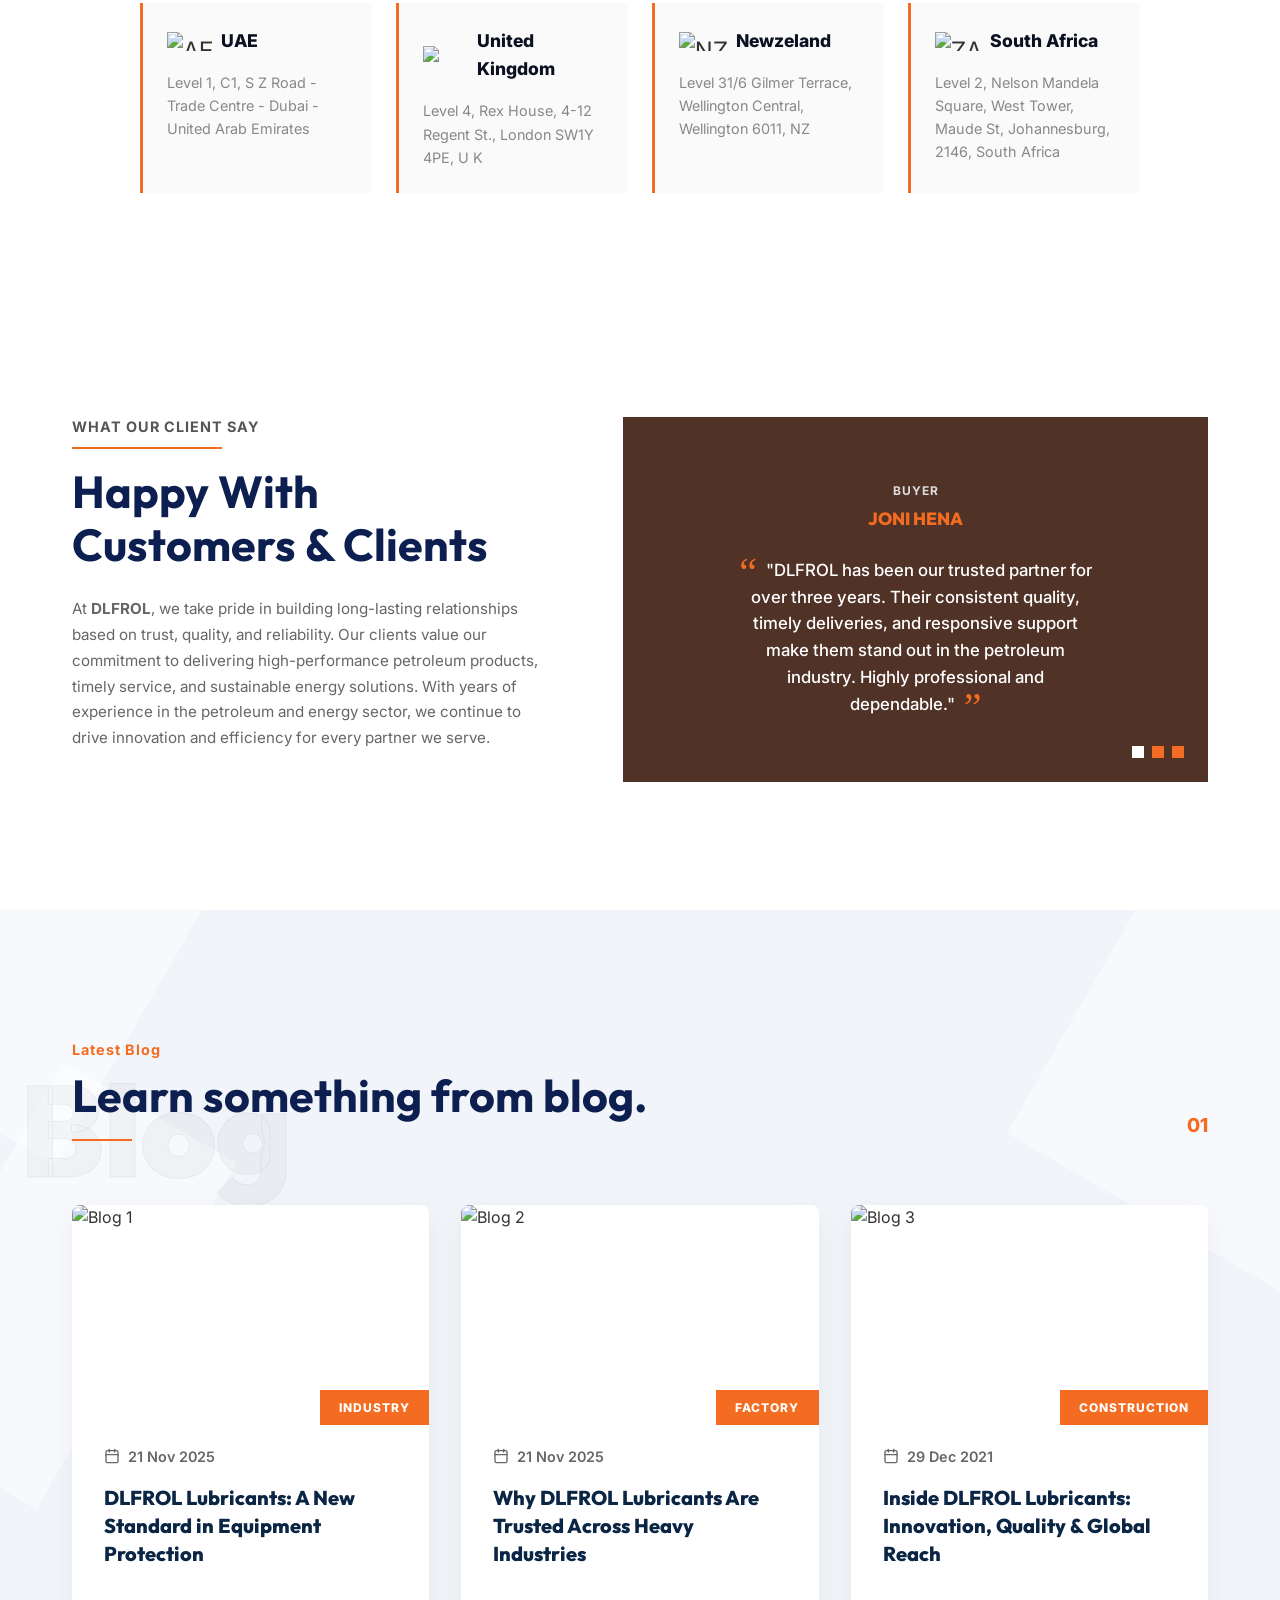
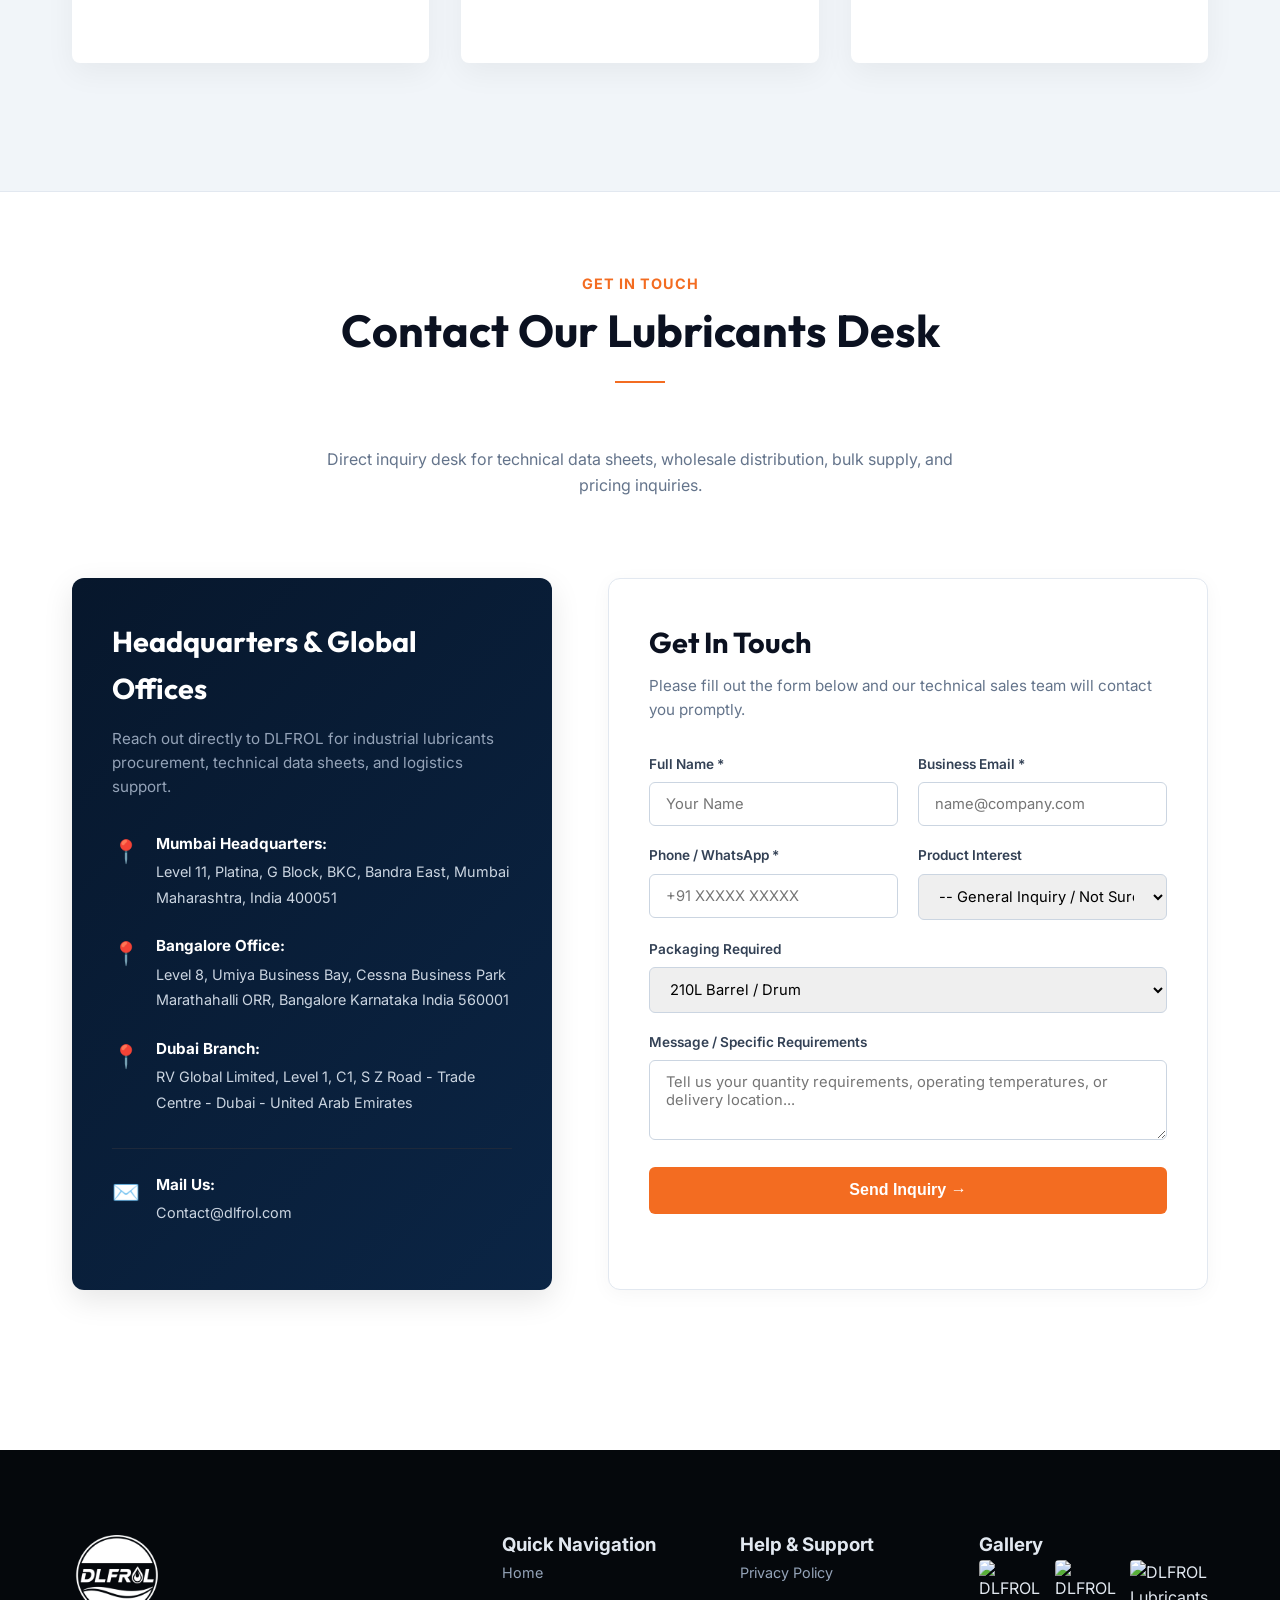
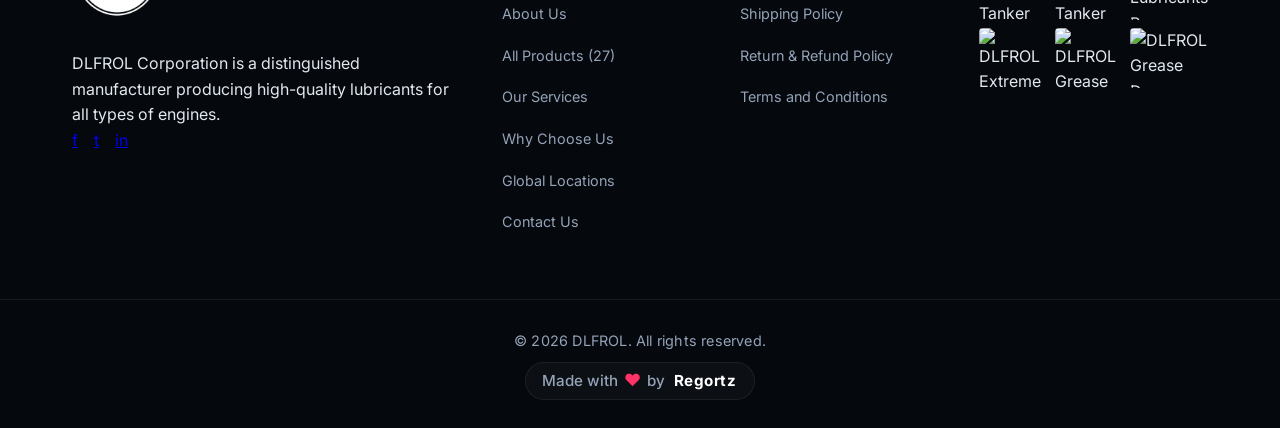
==== commit 0a9b64b5: "Update Services carousel cards with high-res DLFROL branded barrel, bottles, and storage tank images" ====
--- a/index.html
+++ b/index.html
@@ -160,7 +160,7 @@
                     <div class="services-grid-new slide active-slide">
                         <!-- Card 1 -->
                         <div class="service-card-new group">
-                            <div class="service-image" style="background-image: url('images/real-tanker-2.jpg');"></div>
+                            <div class="service-image" style="background-image: url('images/dlfrol-service-fuel-trading.jpg');"></div>
                             <div class="service-content">
                                 <div class="service-icon-box" style="background-color: #32cd32;">
                                     <svg viewBox="0 0 24 24" fill="none" stroke="currentColor" stroke-width="2" stroke-linecap="round" stroke-linejoin="round" style="width:32px; height:32px;"><path d="M12 2.69l5.66 5.66a8 8 0 1 1-11.31 0z"></path></svg>
@@ -175,7 +175,7 @@
                         </div>
                         <!-- Card 2 -->
                         <div class="service-card-new group">
-                            <div class="service-image" style="background-image: url('images/real-oil-group.jpg');"></div>
+                            <div class="service-image" style="background-image: url('images/dlfrol-service-lubricants.jpg');"></div>
                             <div class="service-content">
                                 <div class="service-icon-box" style="background-color: #ff4500;">
                                     <svg viewBox="0 0 24 24" fill="none" stroke="currentColor" stroke-width="2" stroke-linecap="round" stroke-linejoin="round" style="width:32px; height:32px;"><path d="M22 12h-4l-3 9L9 3l-3 9H2"></path></svg>
@@ -190,7 +190,7 @@
                         </div>
                         <!-- Card 3 -->
                         <div class="service-card-new group">
-                            <div class="service-image" style="background-image: url('images/storage_with_logo.png');"></div>
+                            <div class="service-image" style="background-image: url('images/dlfrol-service-storage.jpg');"></div>
                             <div class="service-content">
                                 <div class="service-icon-box" style="background-color: #0088cc;">
                                     <svg viewBox="0 0 24 24" fill="none" stroke="currentColor" stroke-width="2" stroke-linecap="round" stroke-linejoin="round" style="width:32px; height:32px;"><rect x="3" y="3" width="18" height="18" rx="2" ry="2"></rect><line x1="3" y1="9" x2="21" y2="9"></line><line x1="9" y1="21" x2="9" y2="9"></line></svg>
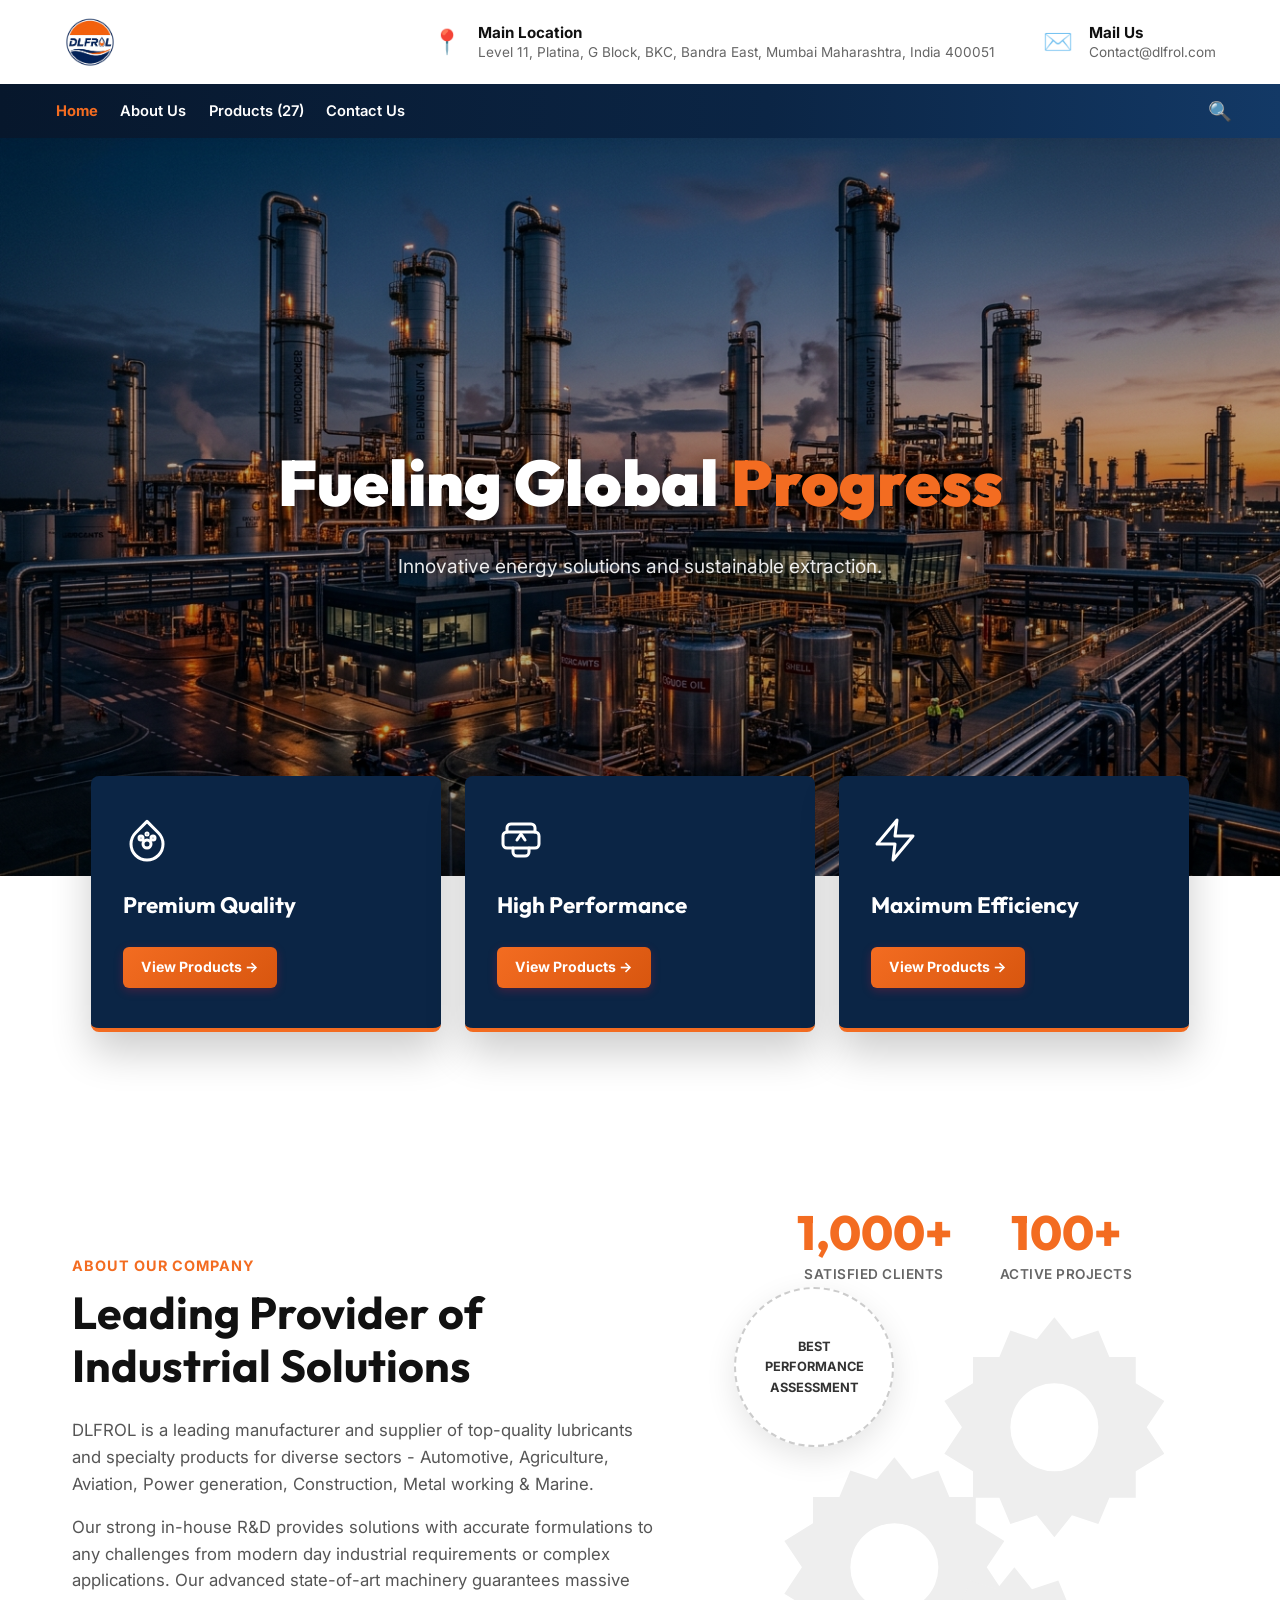
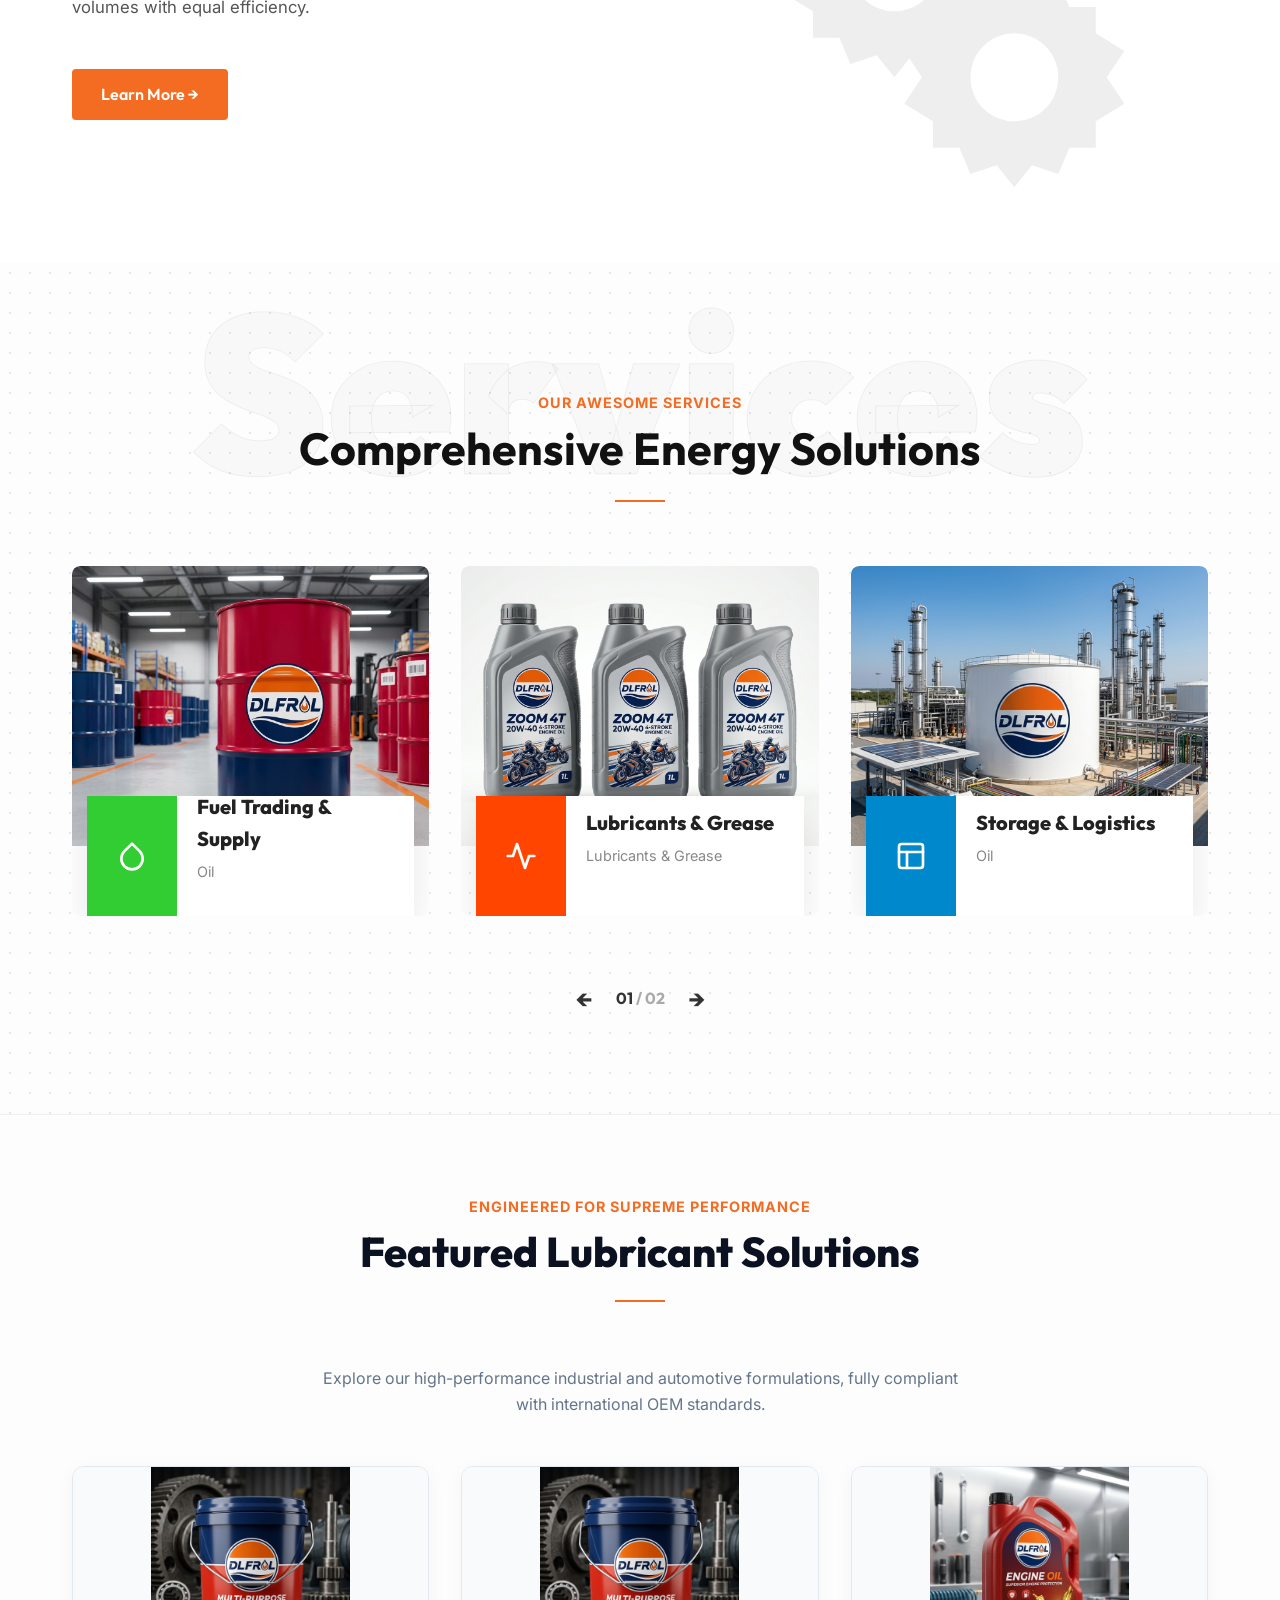
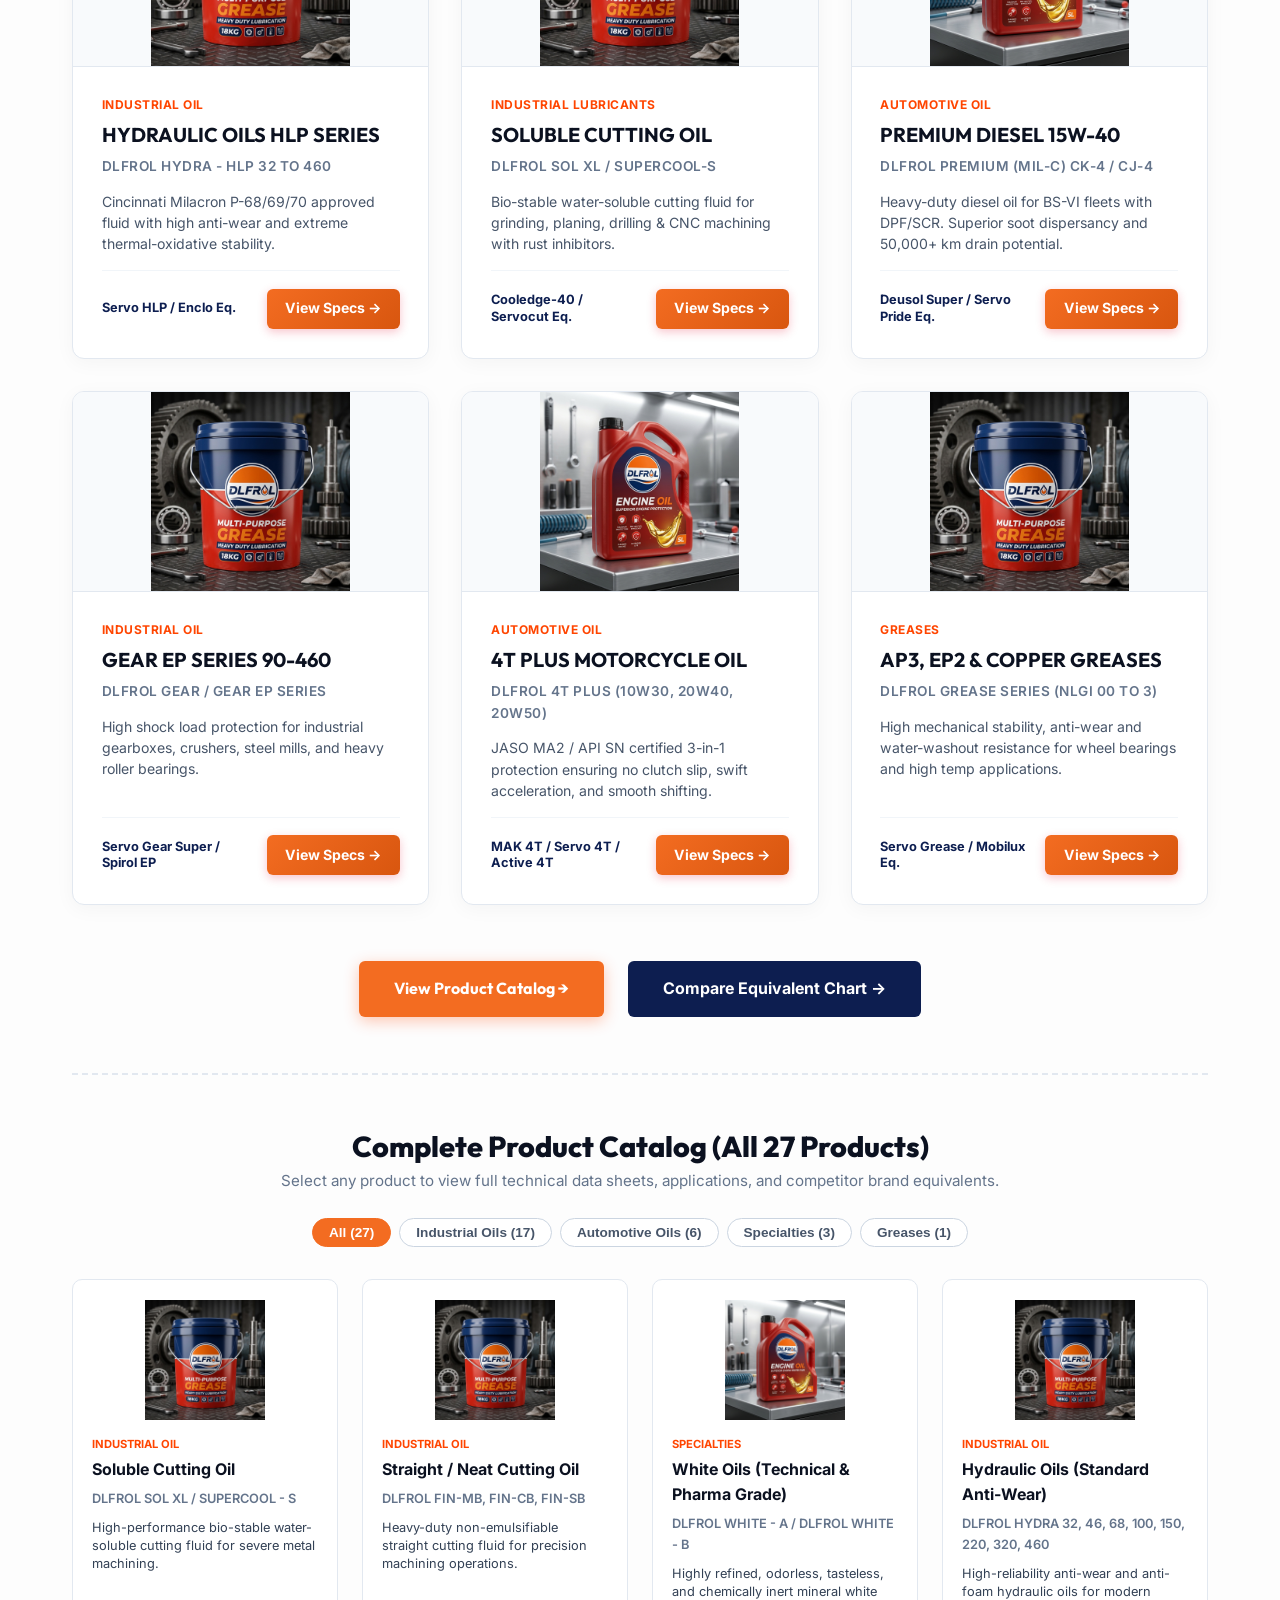
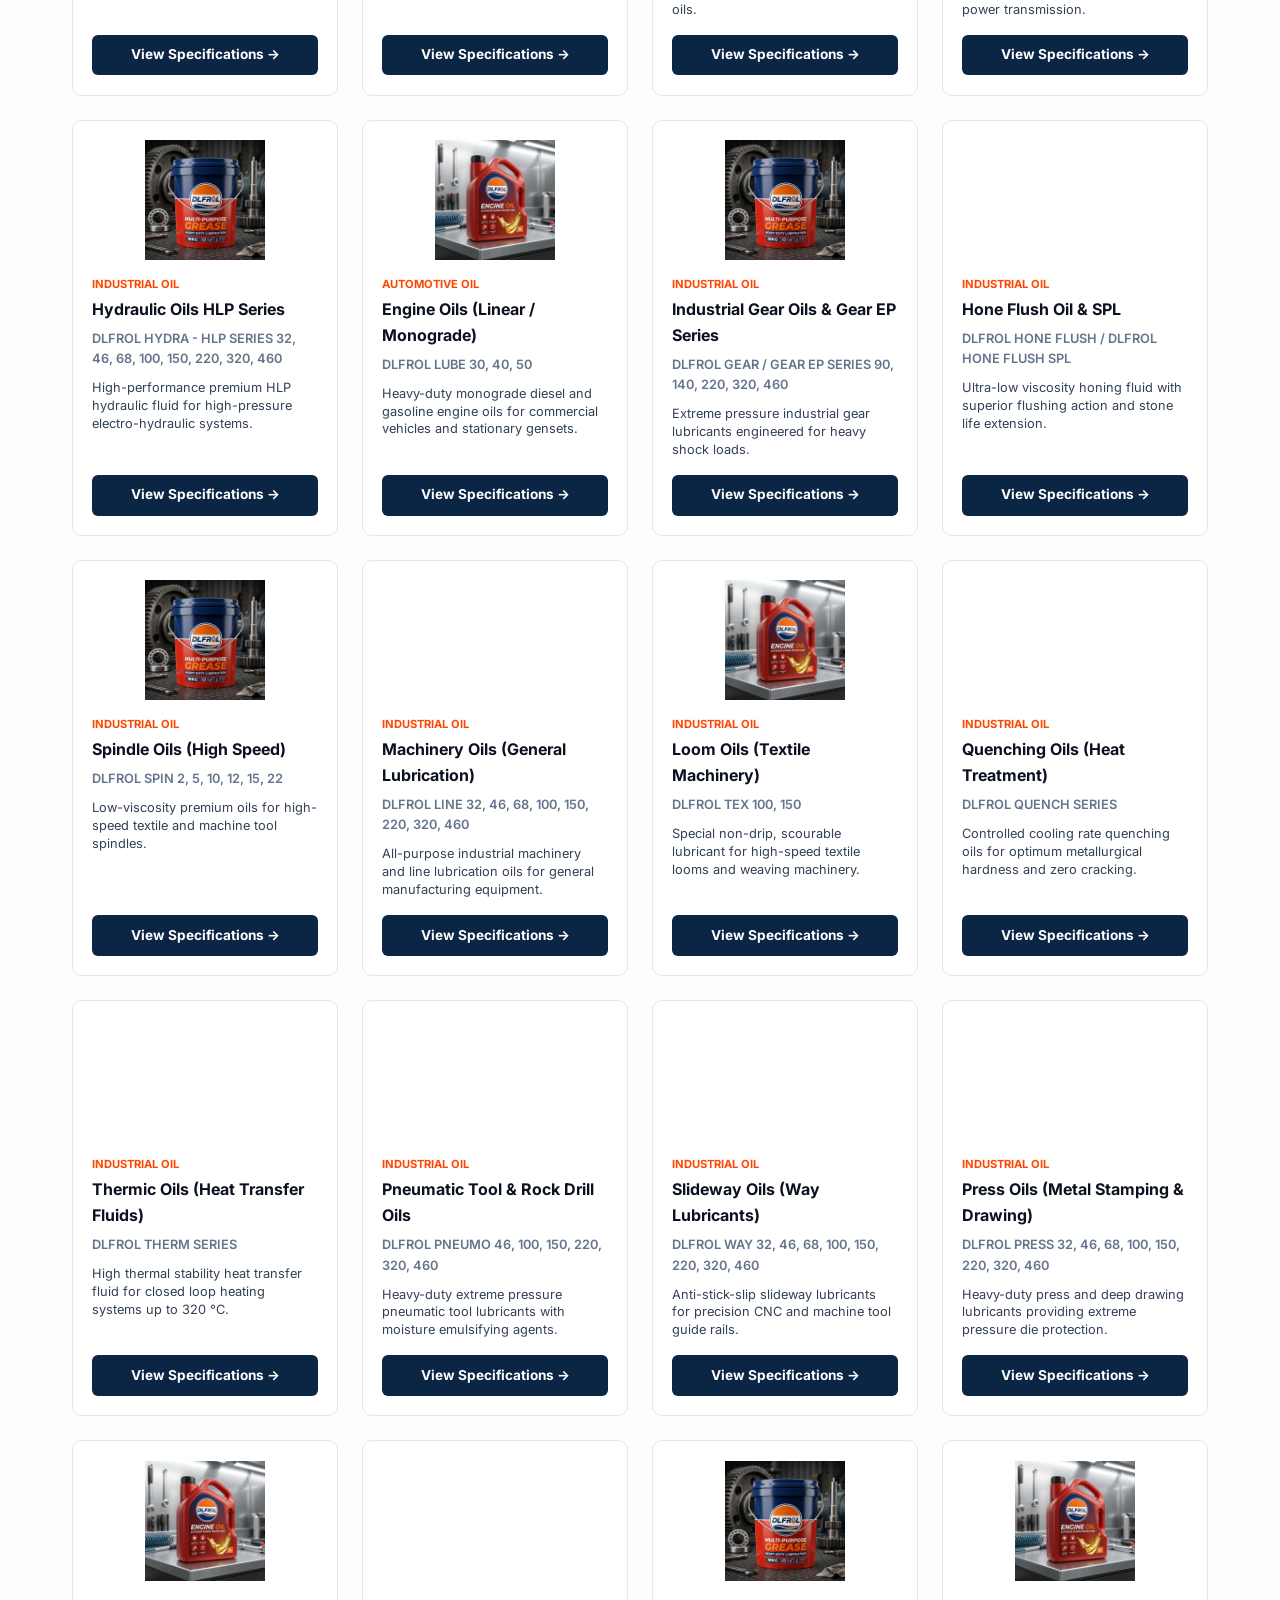
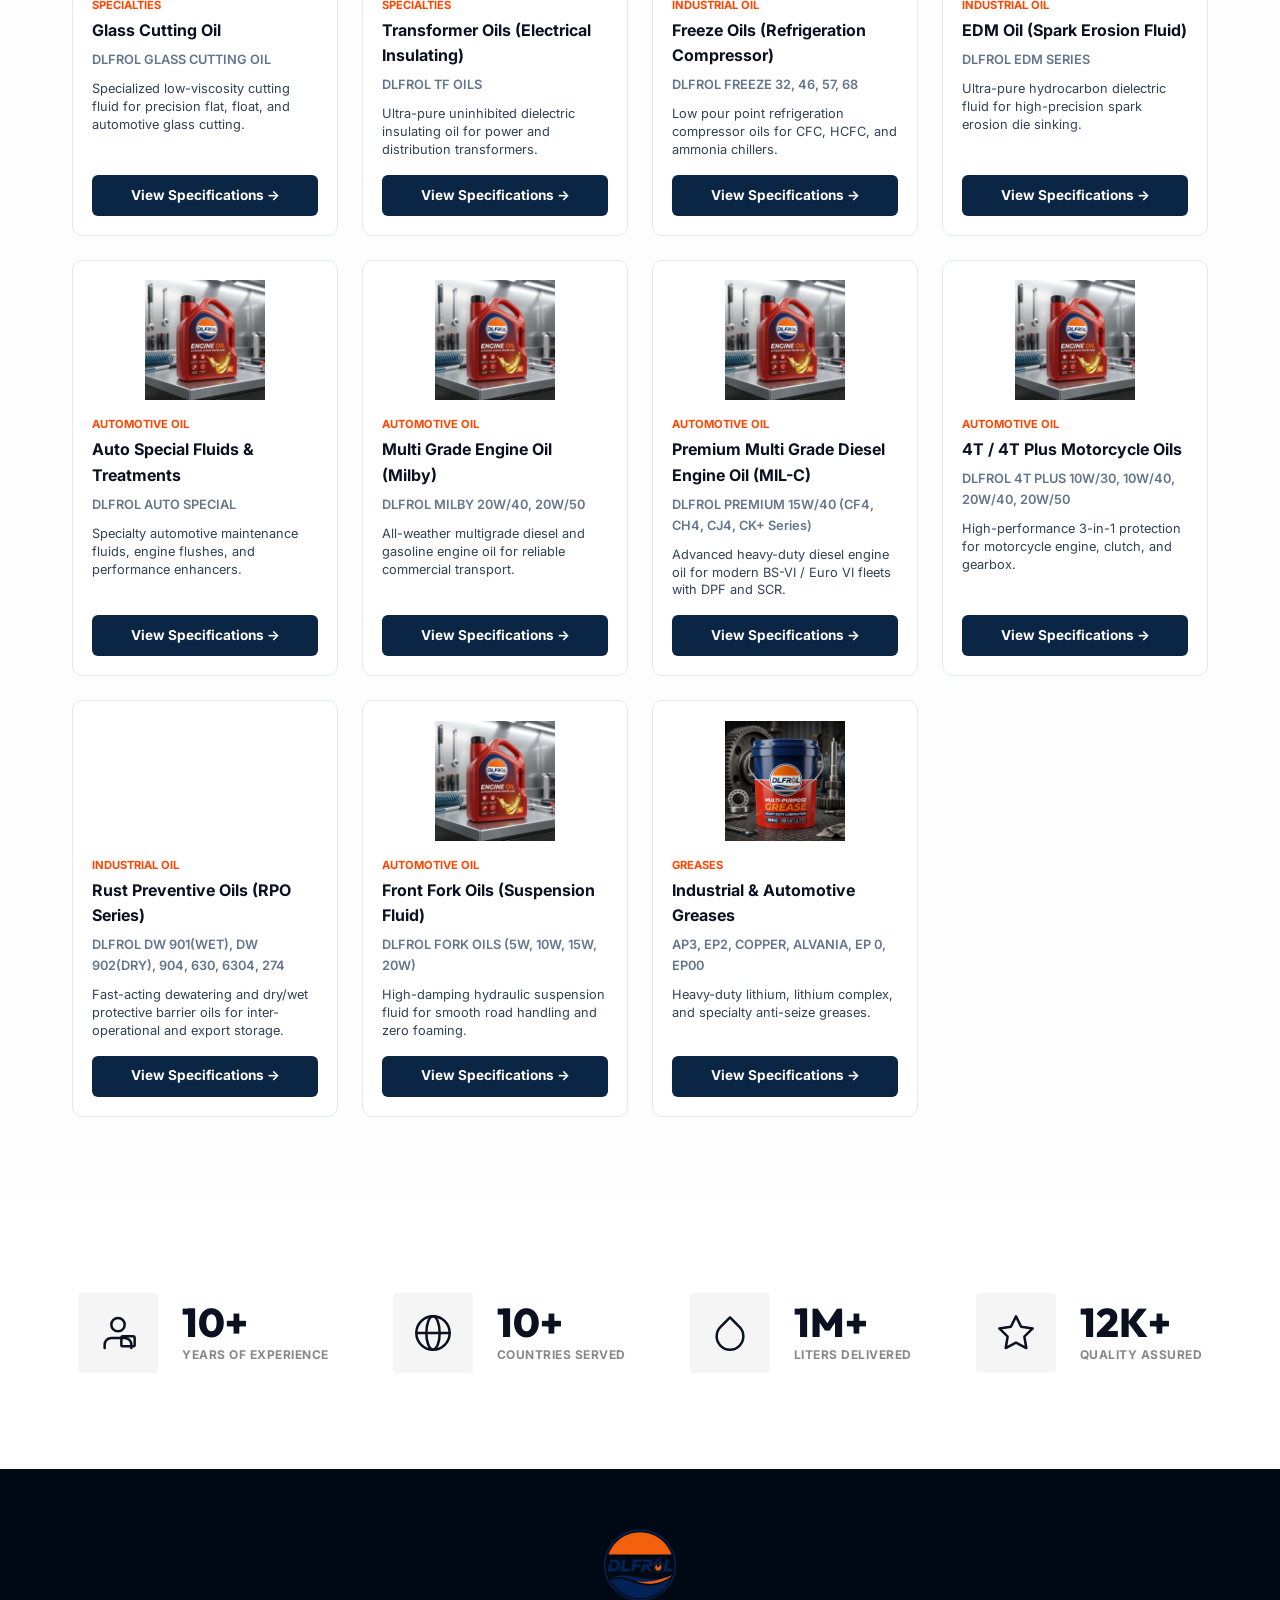
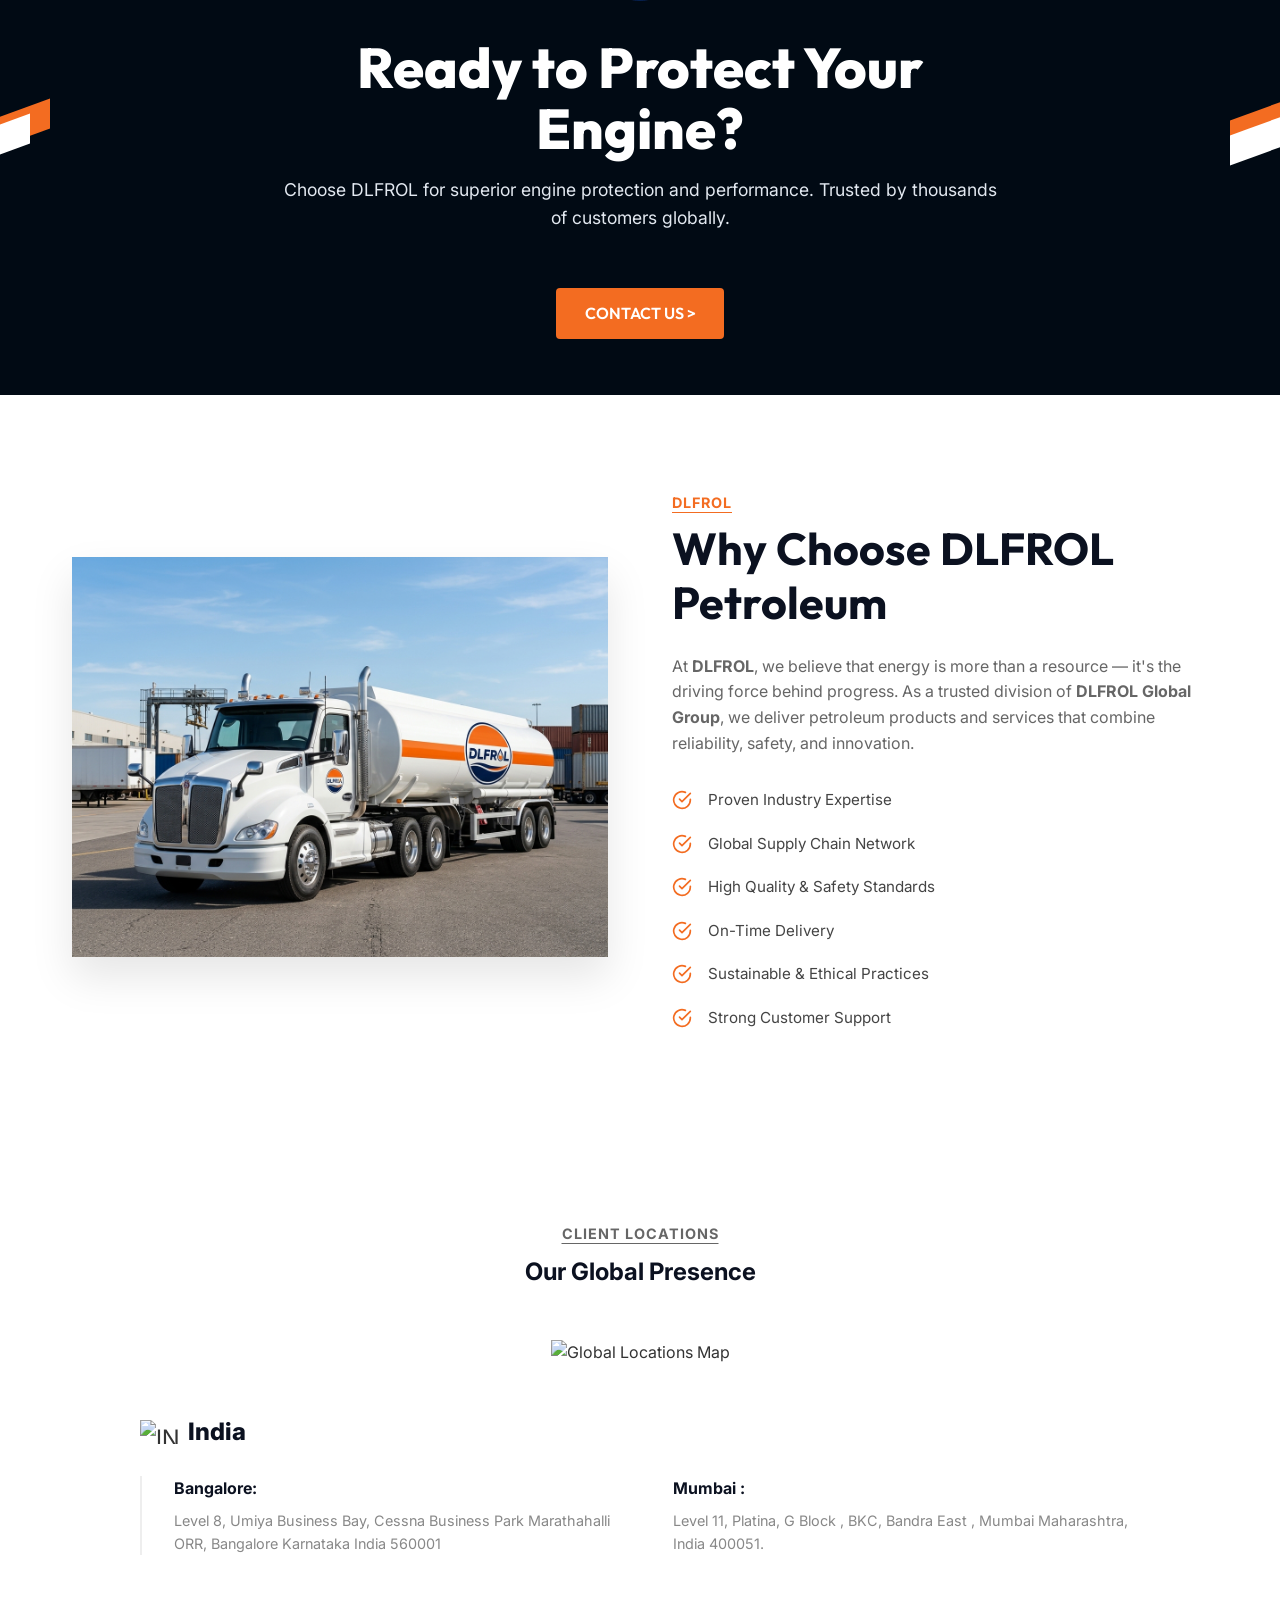
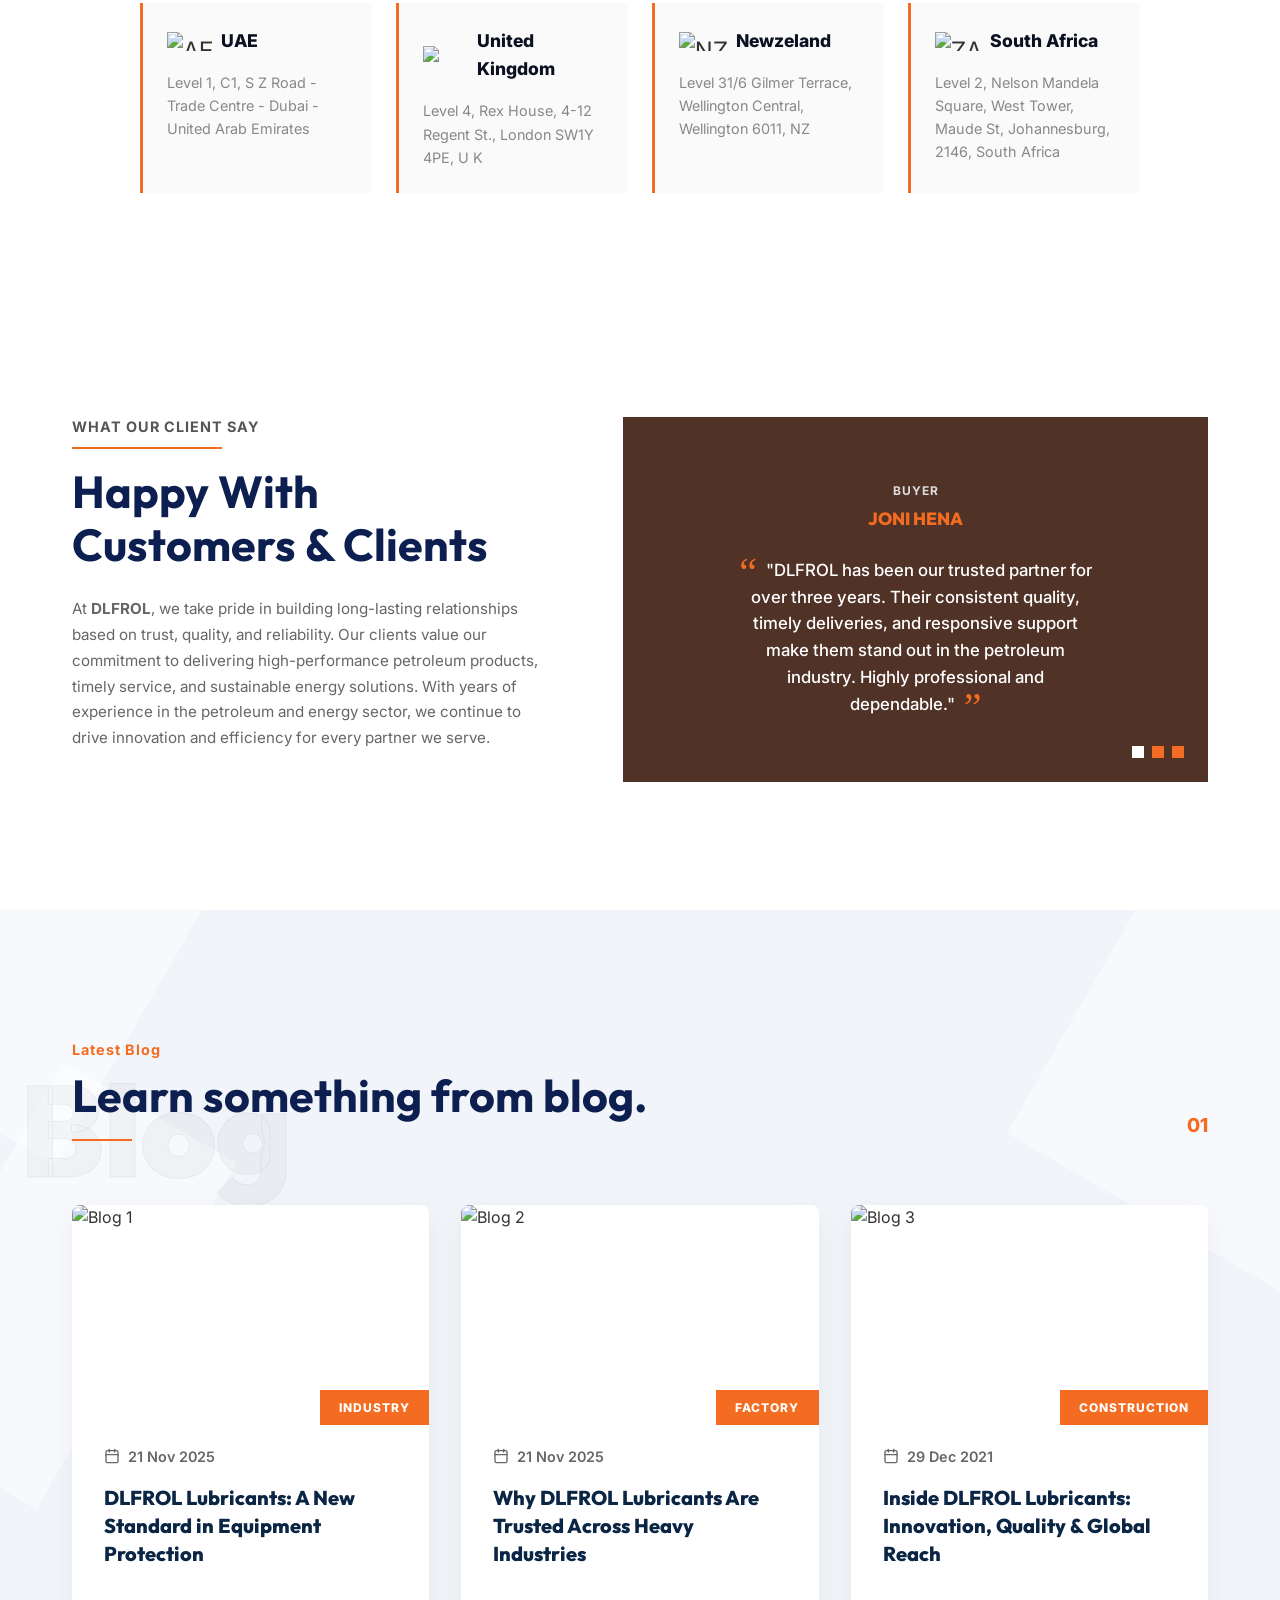
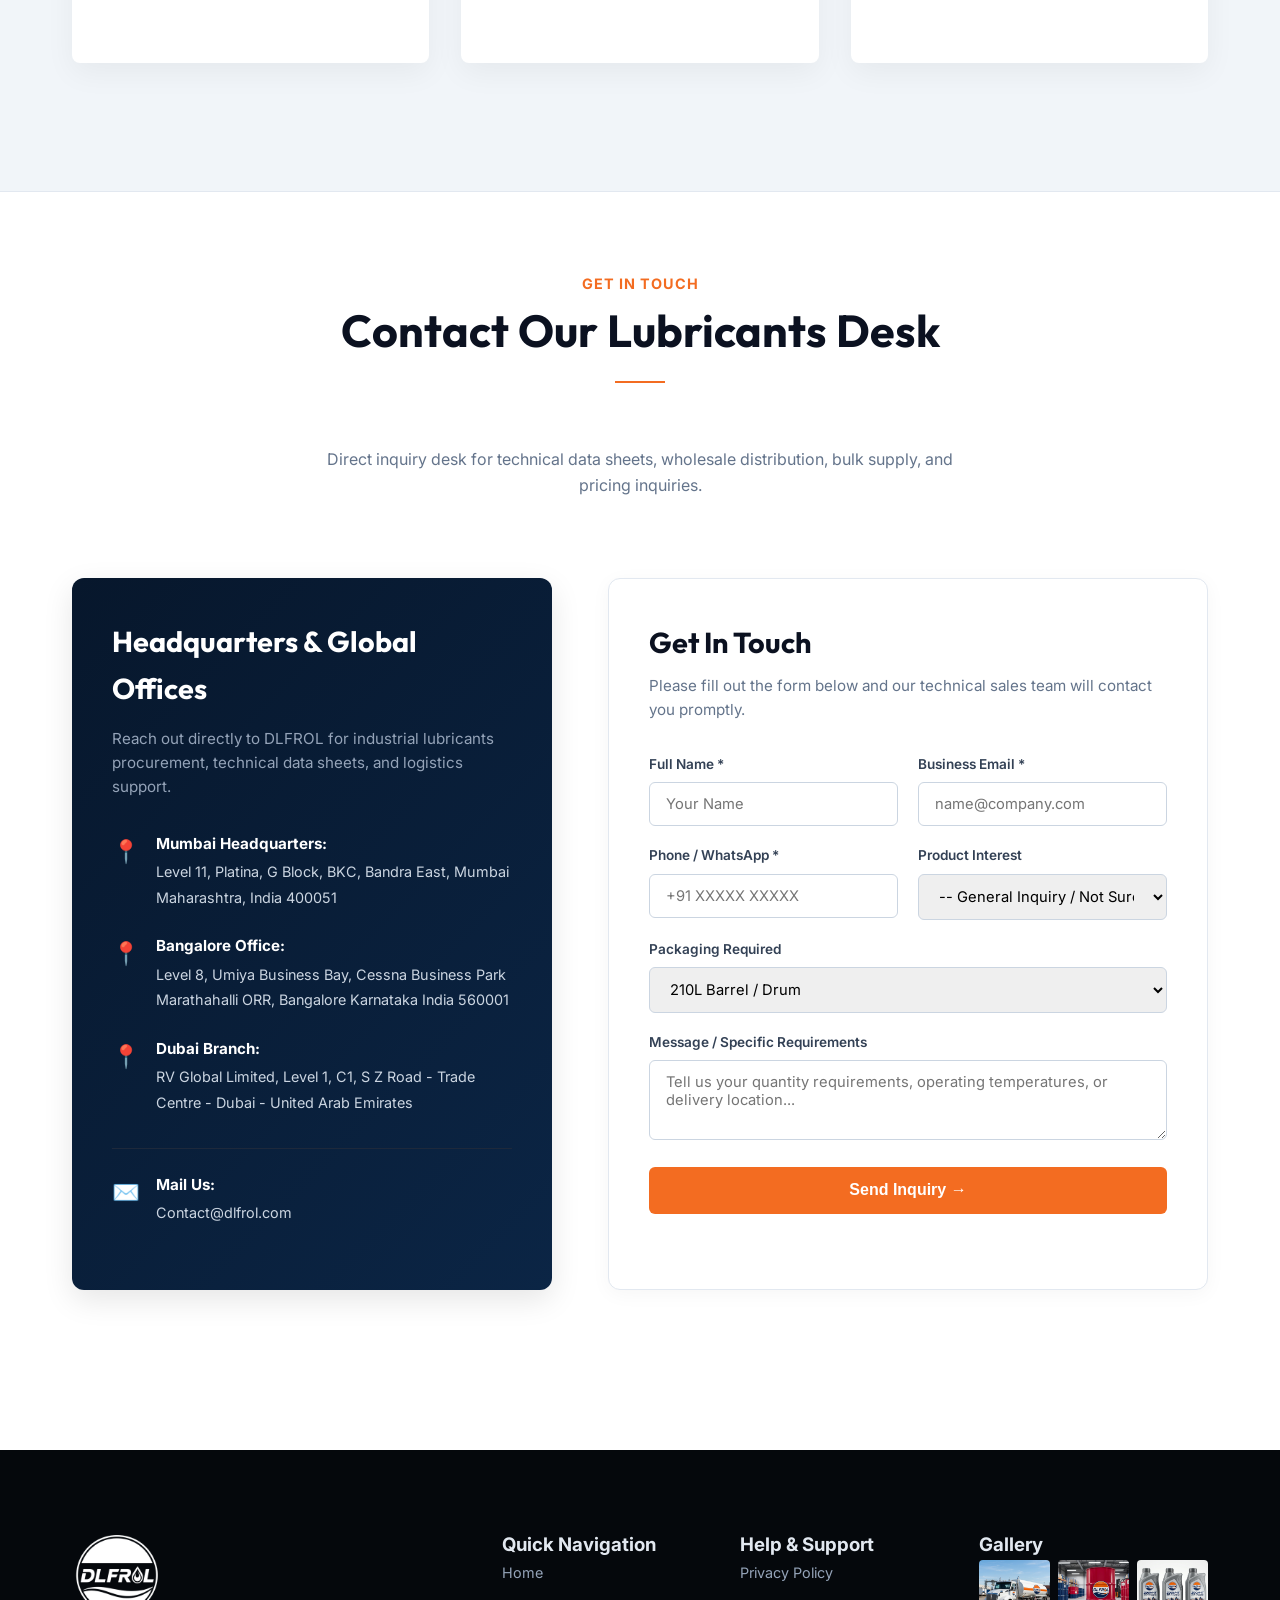
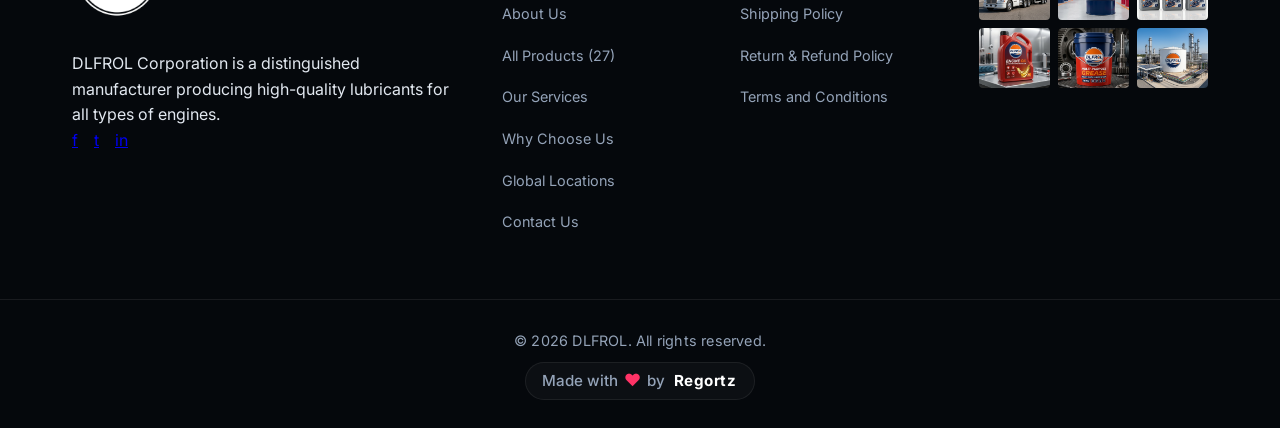
==== commit d04a032e: "Replace footer gallery images with high-resolution DLFROL branded assets" ====
--- a/index.html
+++ b/index.html
@@ -1142,11 +1142,11 @@
                     <h3>Gallery</h3>
                     <div class="footer-gallery">
                         <img src="images/real-tanker-1.jpg" alt="DLFROL Tanker Truck Side">
-                        <img src="images/real-tanker-2.jpg" alt="DLFROL Tanker Truck Back">
-                        <img src="images/real-oil-group.jpg" alt="DLFROL Lubricants Range">
-                        <img src="images/real-oil-extreme.jpg" alt="DLFROL Extreme 4T Oil">
-                        <img src="images/real-grease-bucket.jpg" alt="DLFROL Grease Bucket">
-                        <img src="images/real-grease-raw.jpg" alt="DLFROL Grease Drums">
+                        <img src="images/dlfrol-service-fuel-trading.jpg" alt="DLFROL Tanker Truck Back">
+                        <img src="images/dlfrol-service-lubricants.jpg" alt="DLFROL Lubricants Range">
+                        <img src="images/Products/dlfrol-engine-oil-bottle.jpg" alt="DLFROL Extreme 4T Oil">
+                        <img src="images/Products/dlfrol-grease-bucket.jpg" alt="DLFROL Grease Bucket">
+                        <img src="images/dlfrol-service-storage.jpg" alt="DLFROL Grease Drums">
                     </div>
                 </div>
             </div>
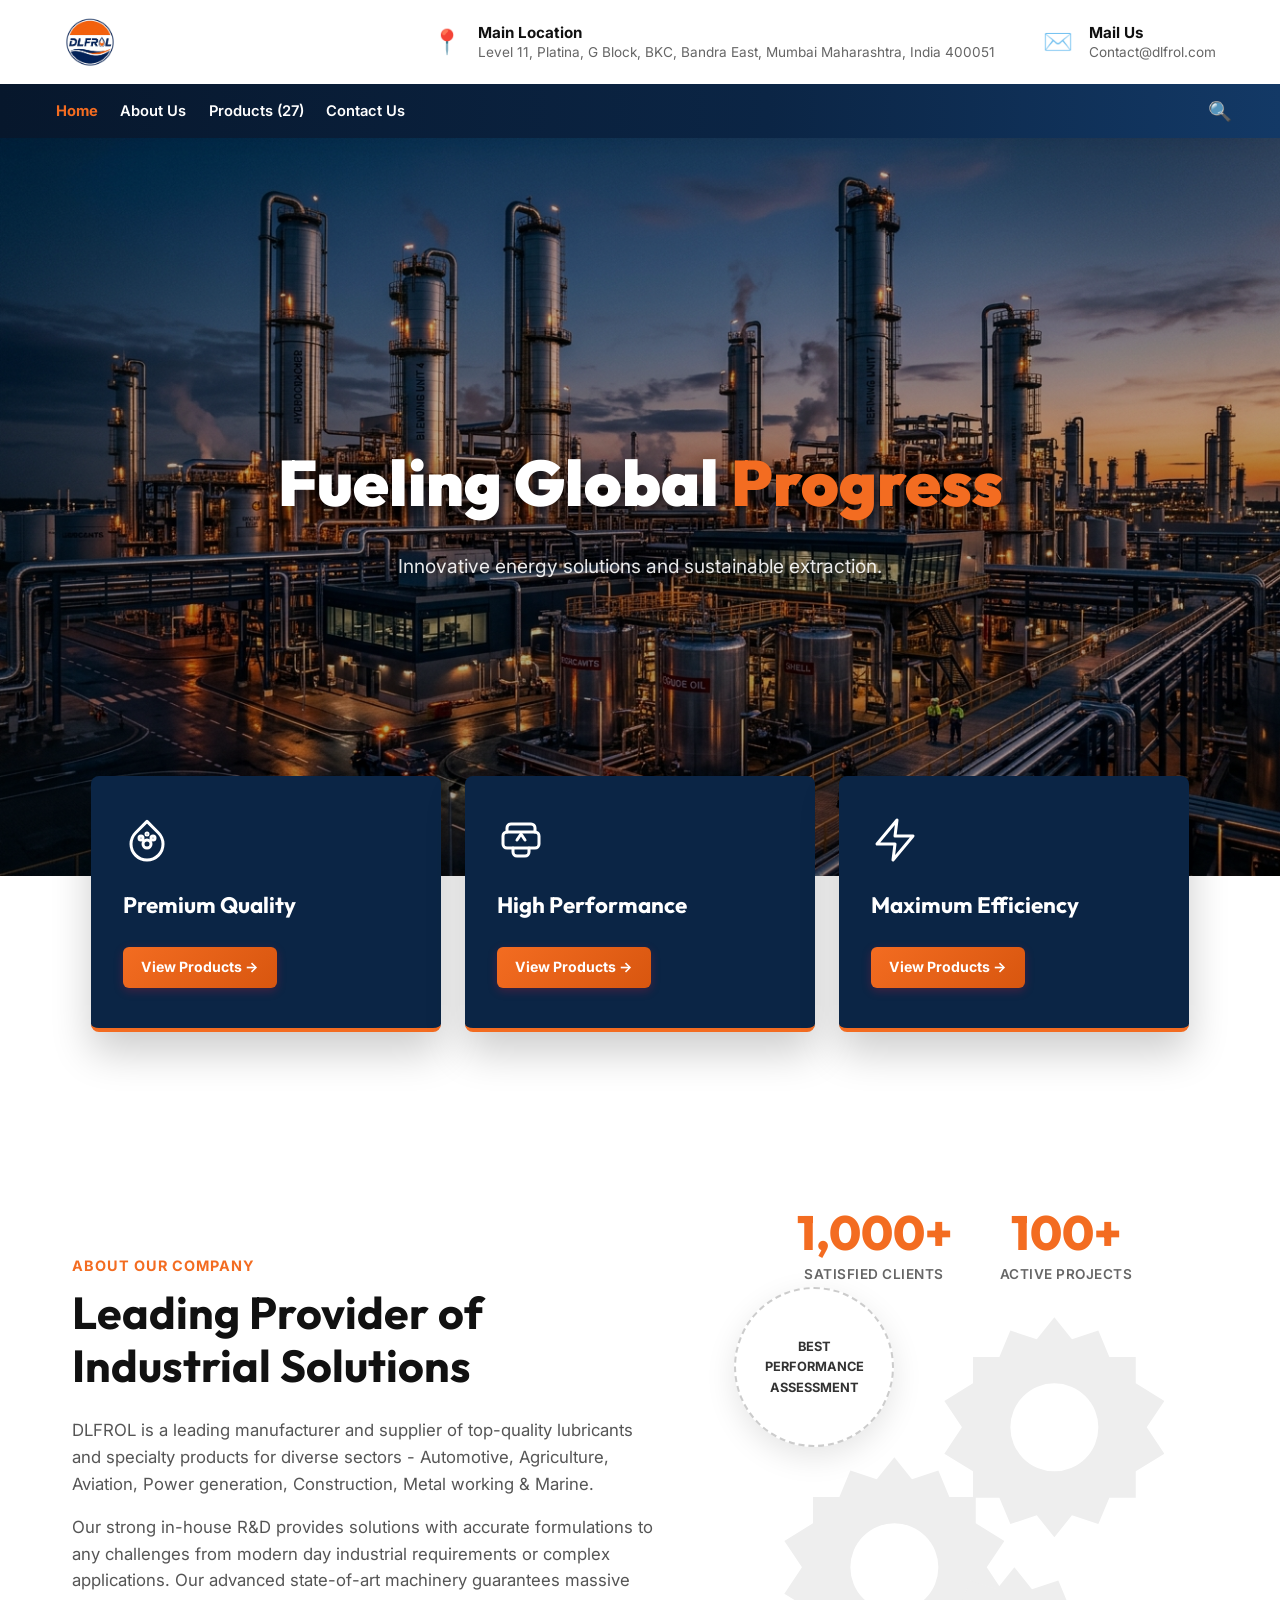
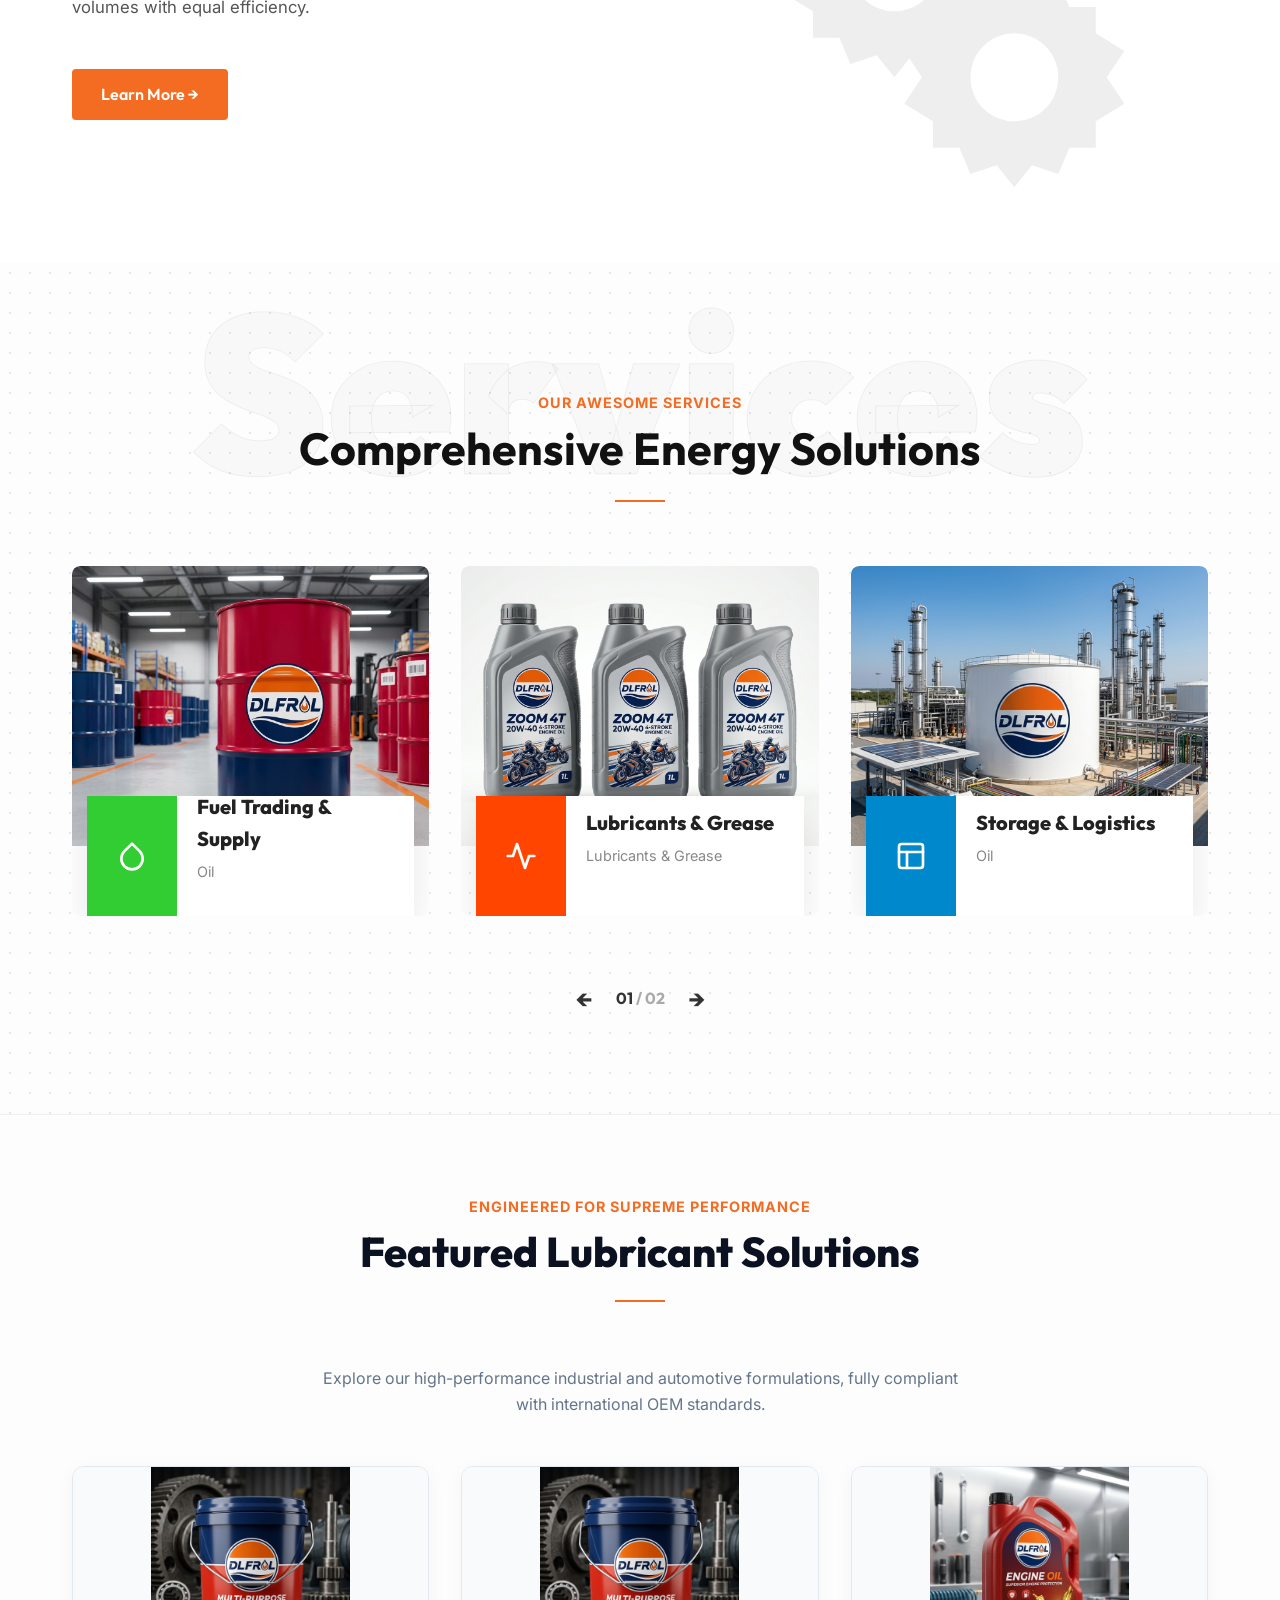
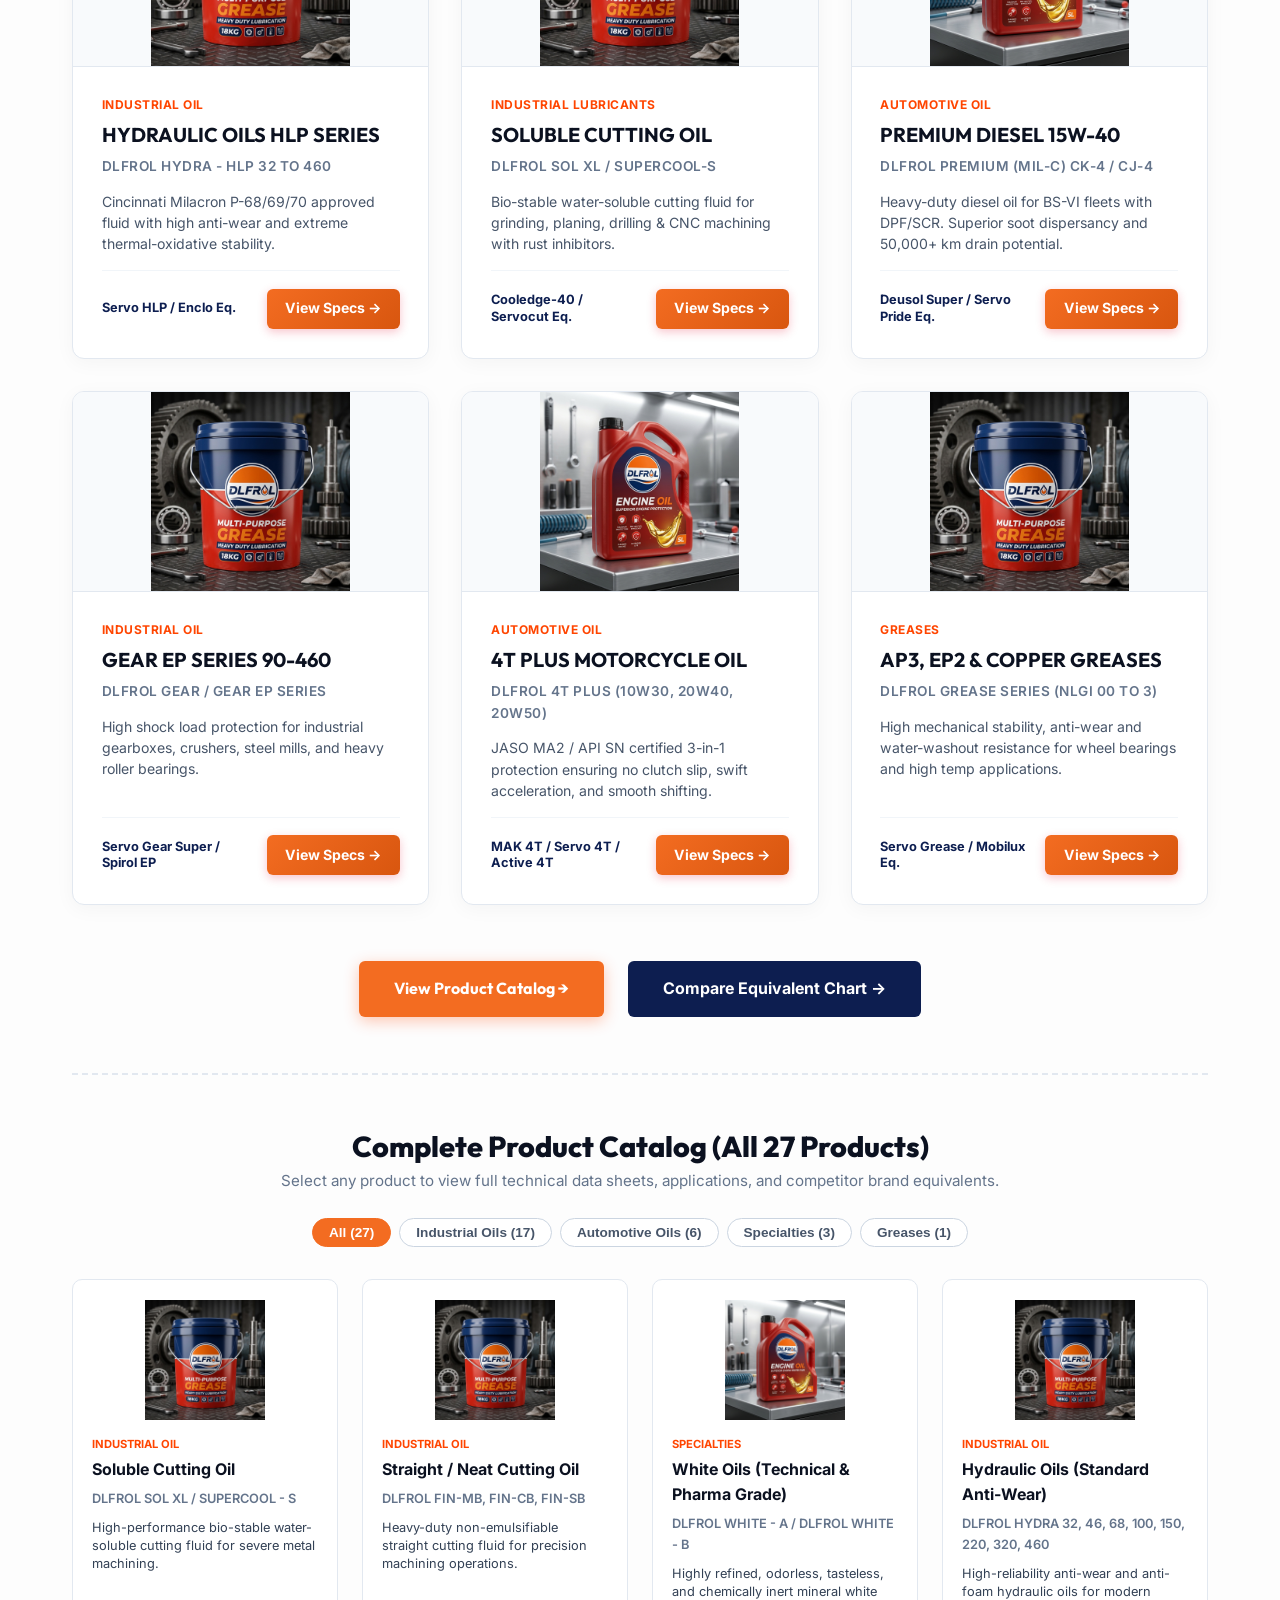
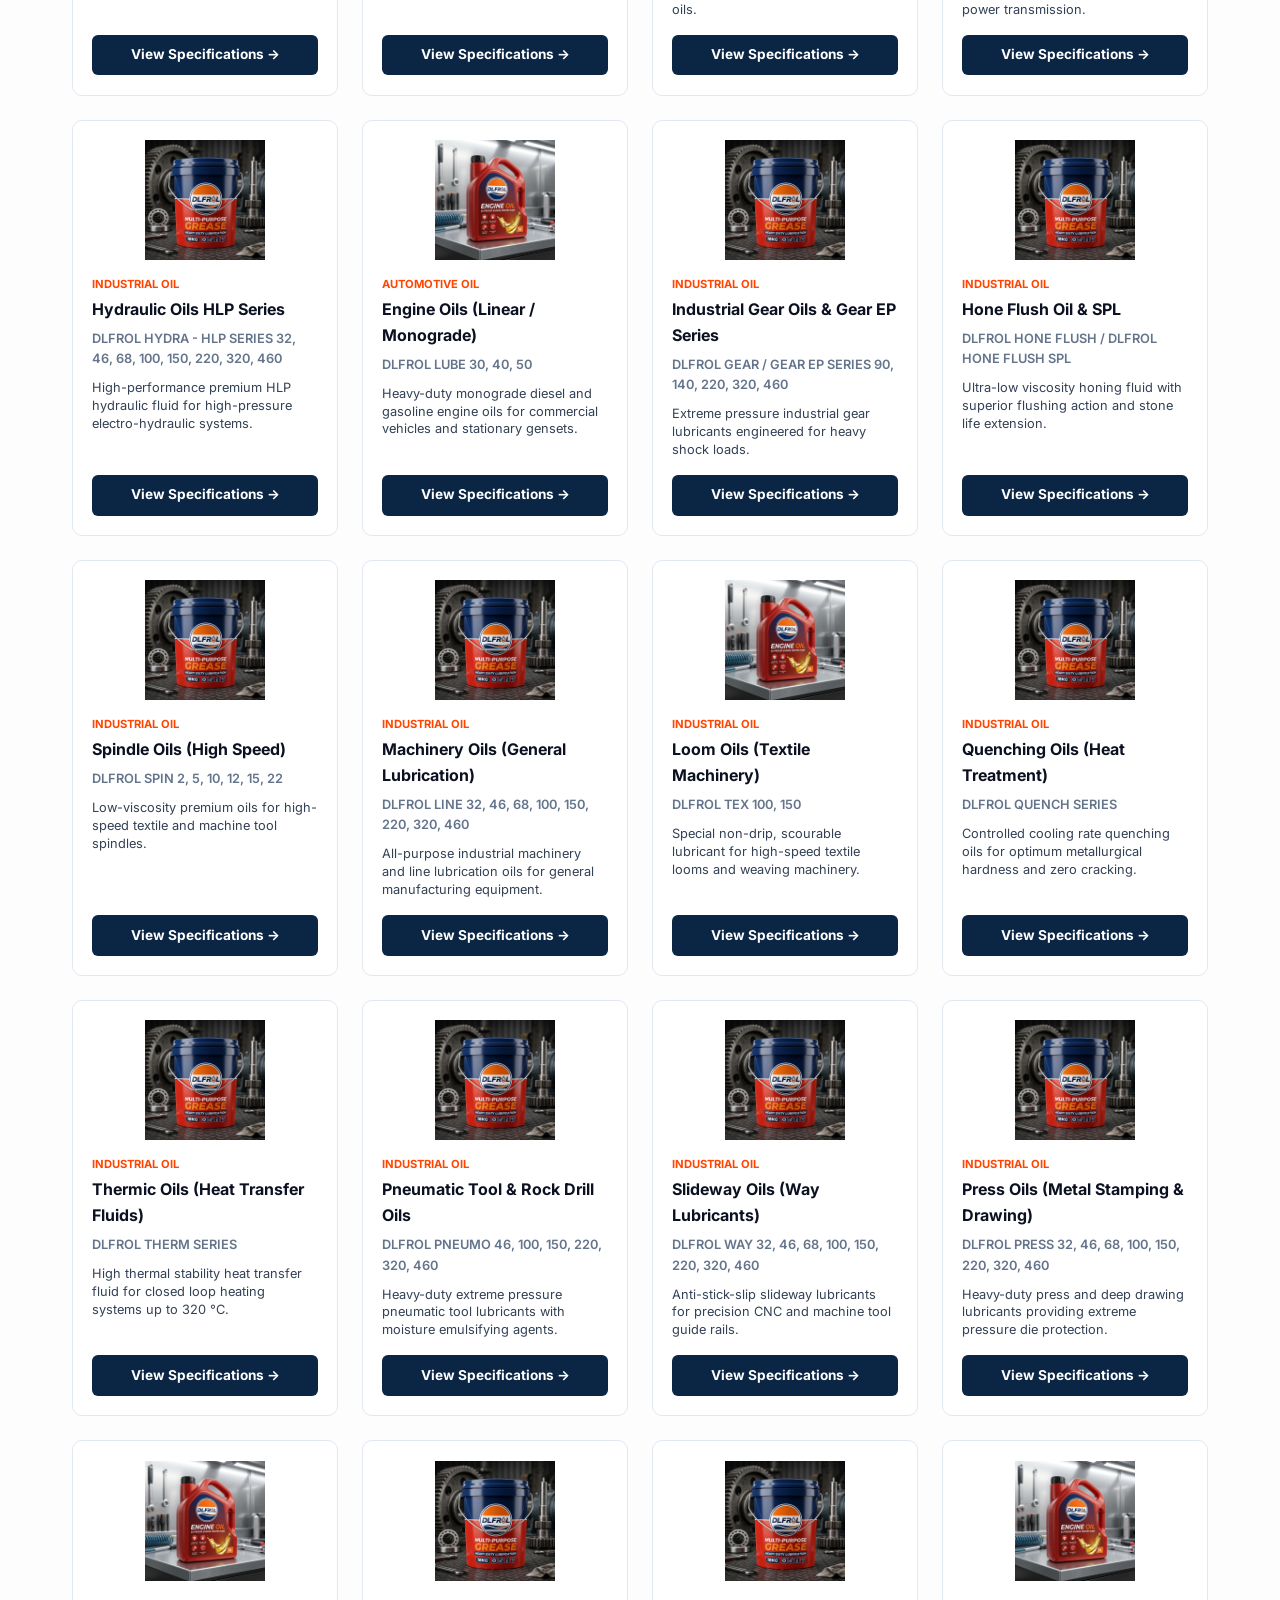
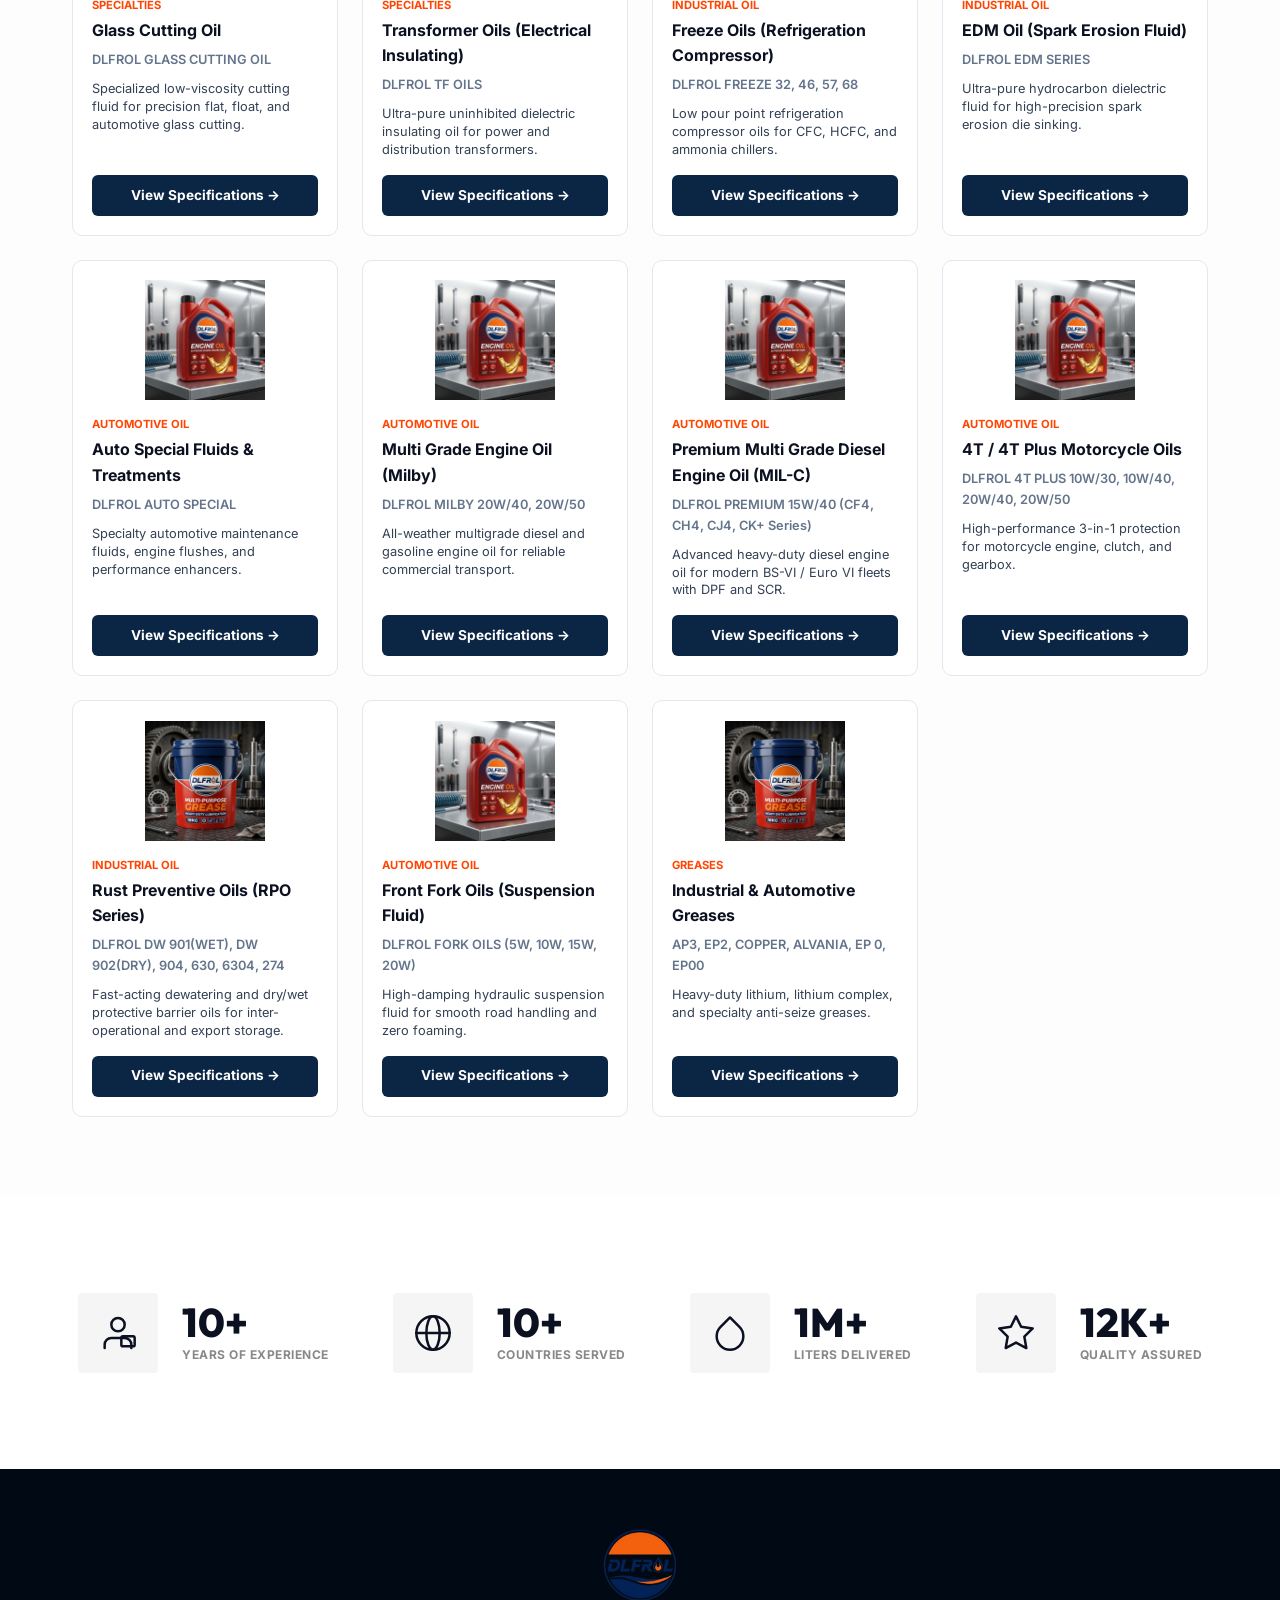
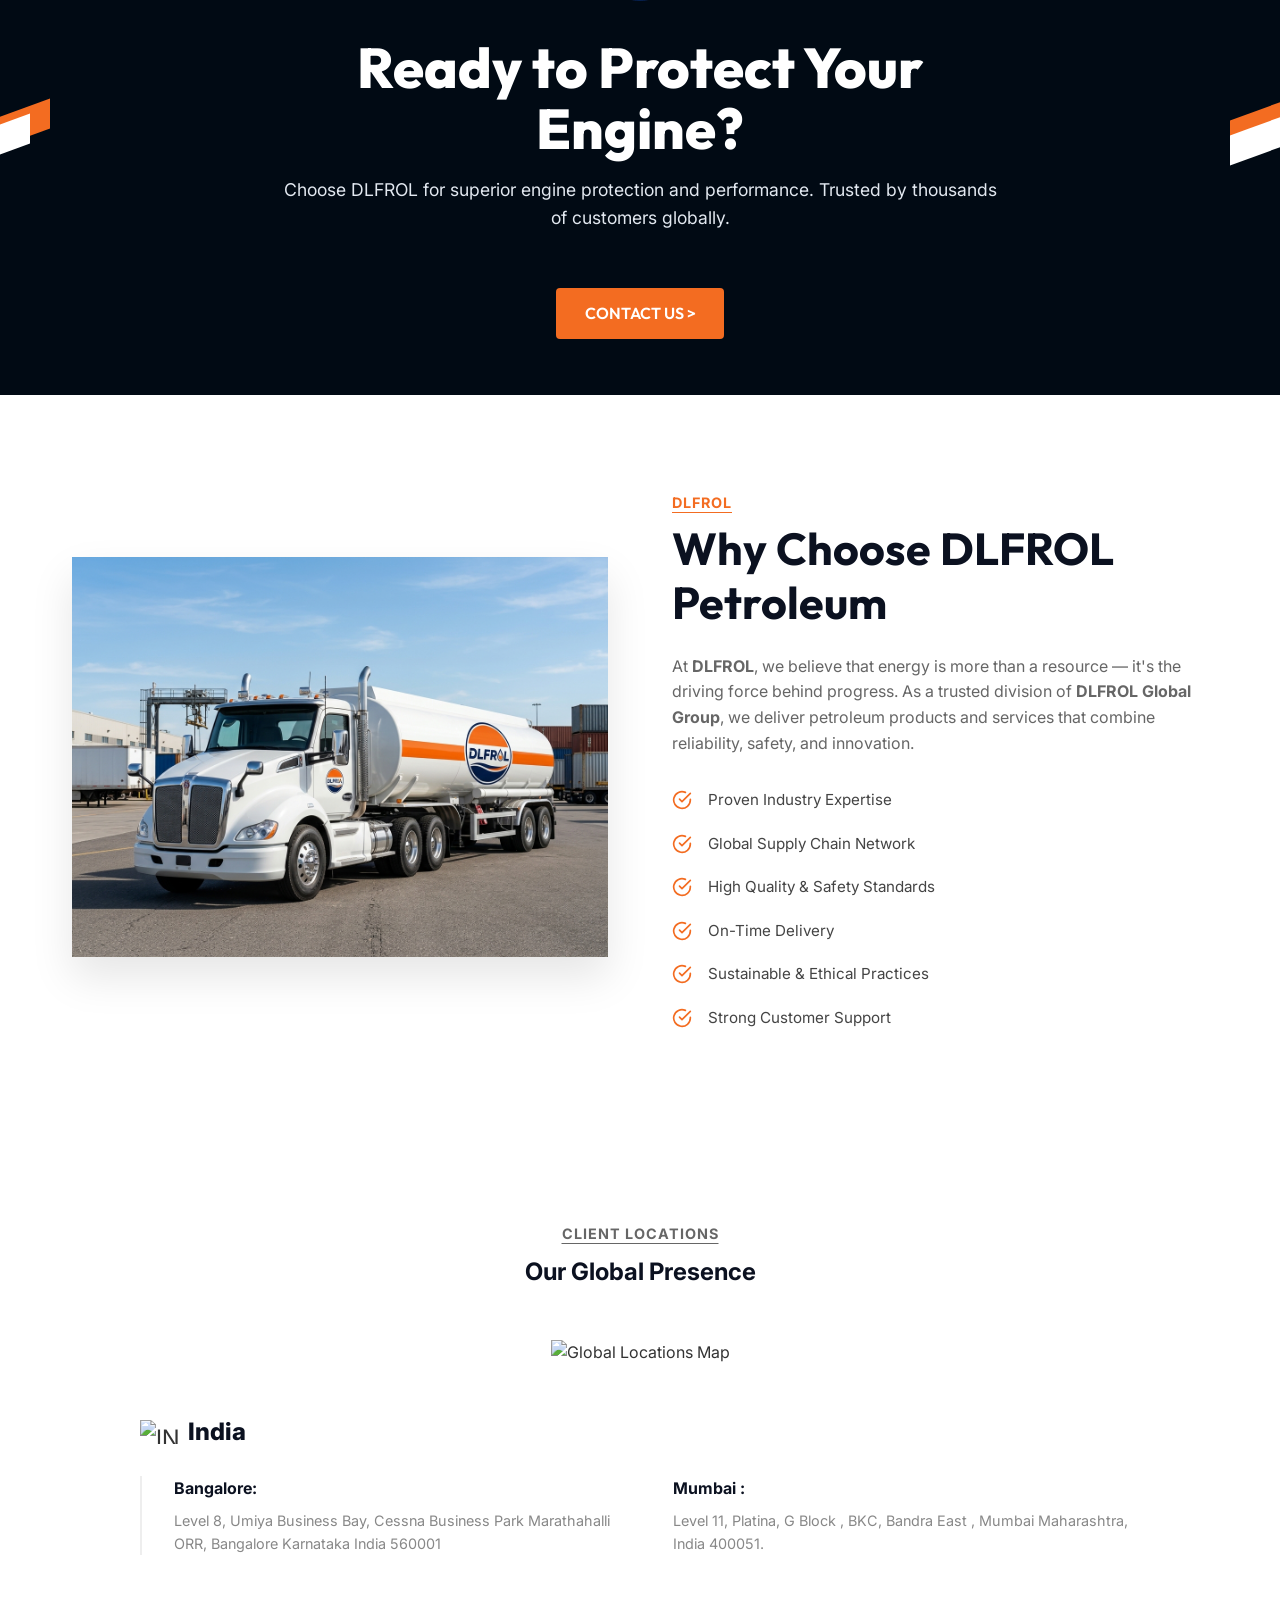
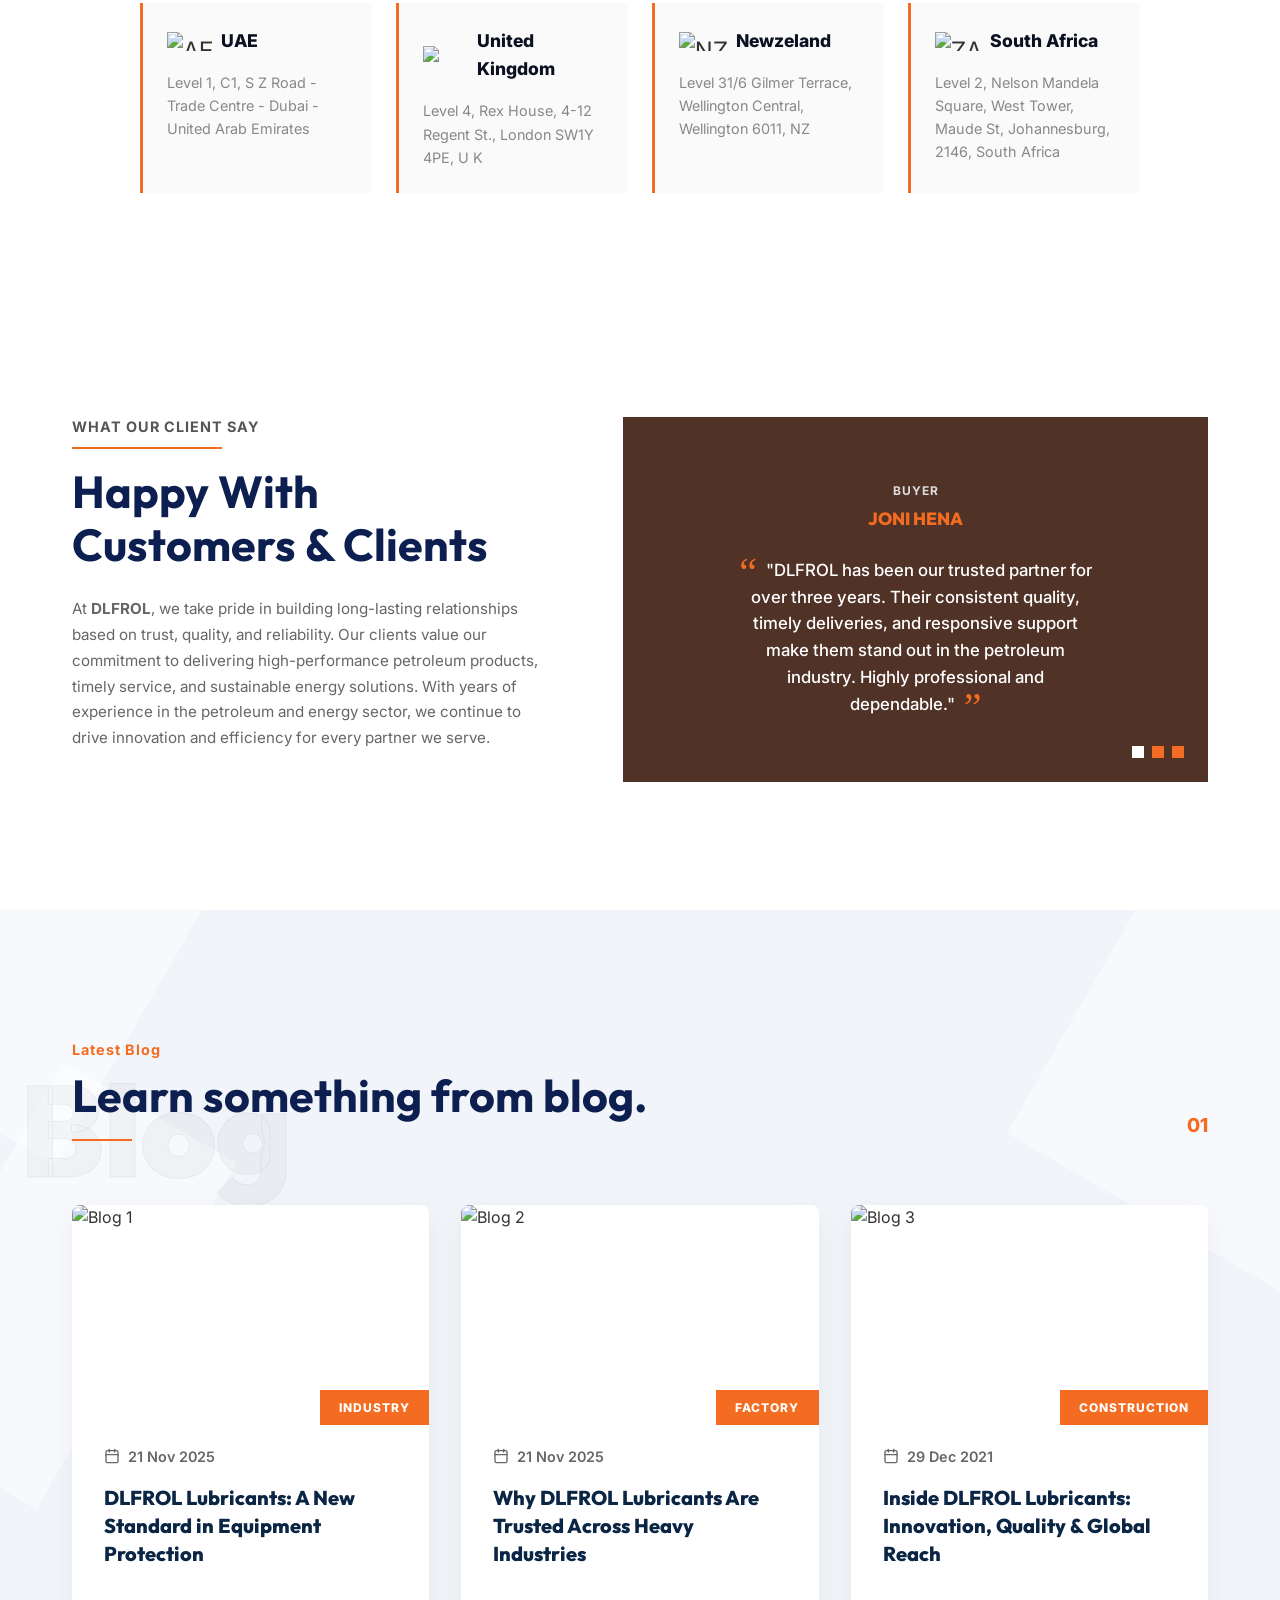
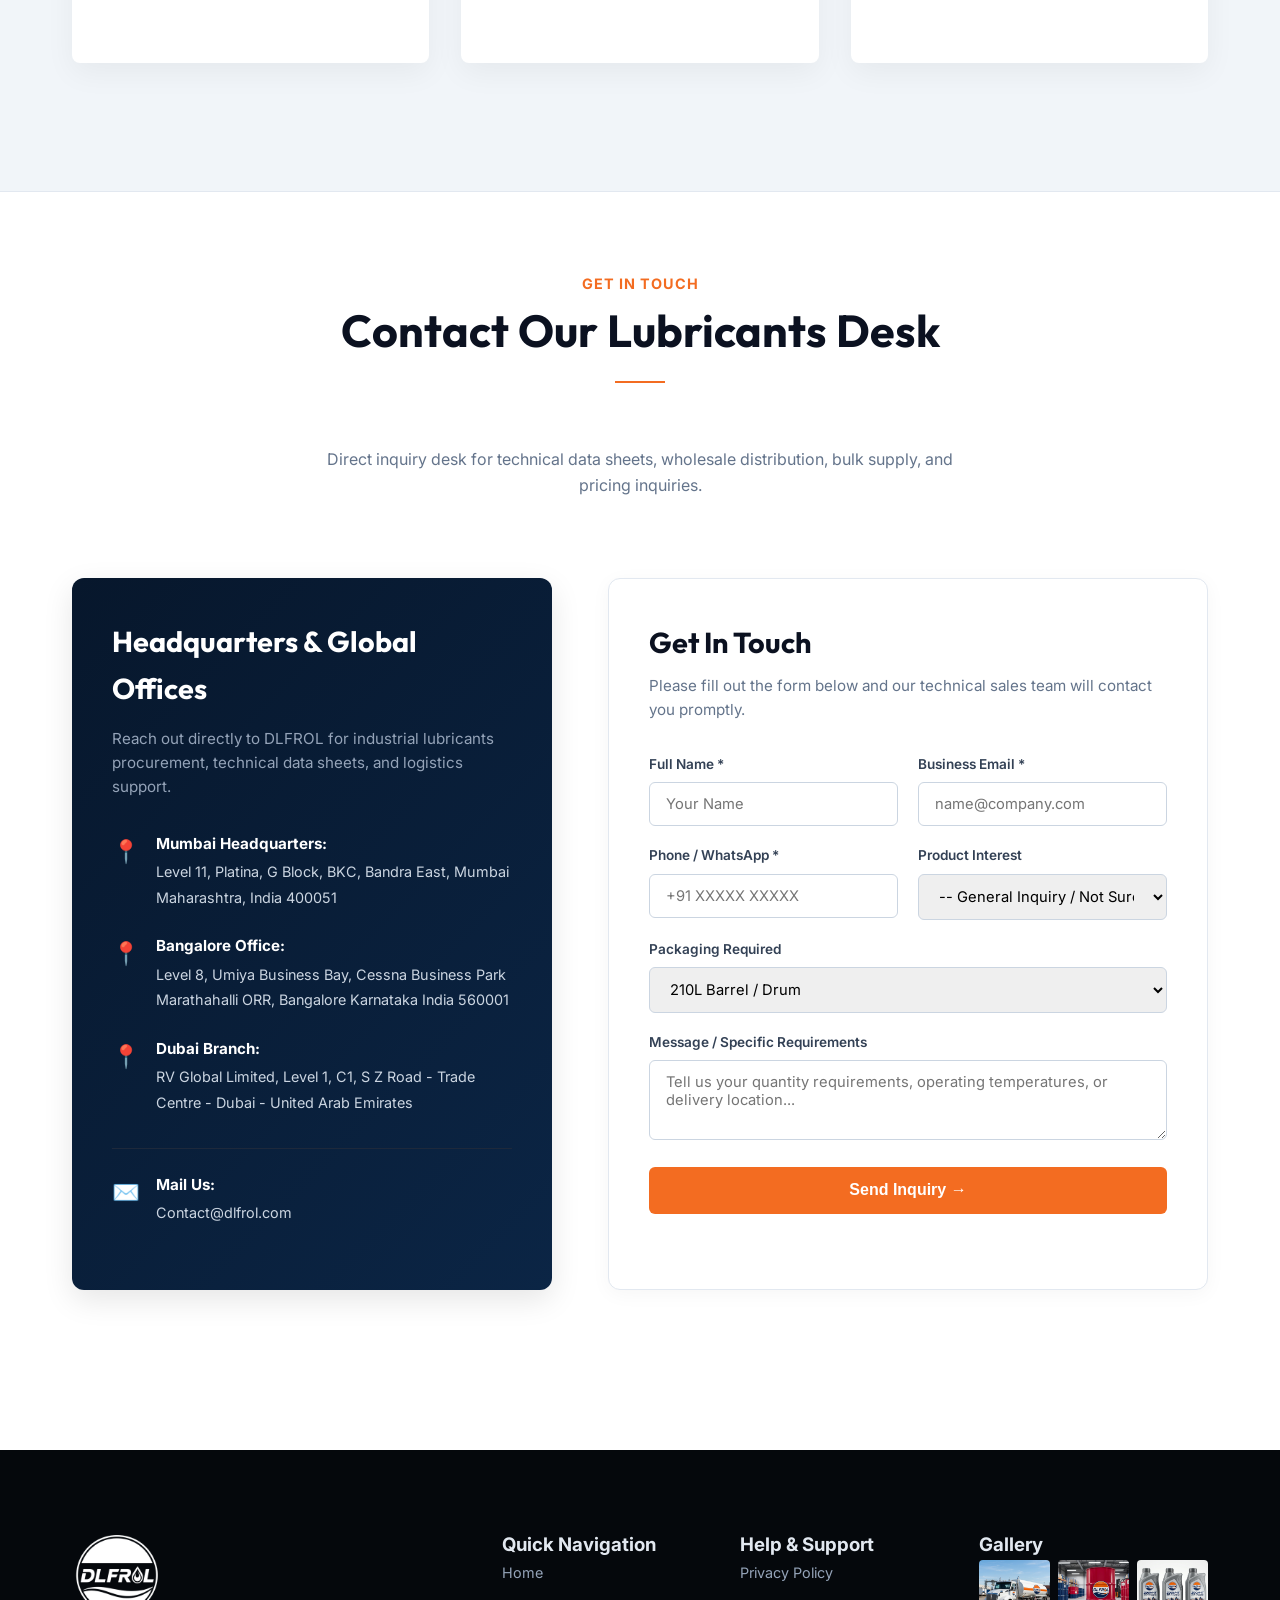
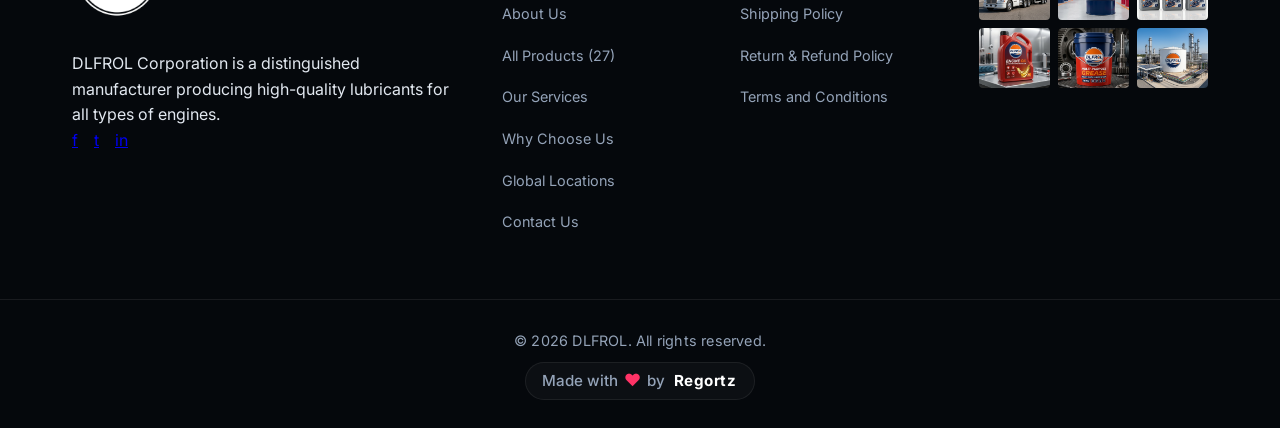
==== commit dffffd81: "Remove all unused images and legacy folders to optimize repository size" ====
--- a/index.html
+++ b/index.html
@@ -465,7 +465,7 @@
         </div>
     
         <div class="catalog-card" data-category="industrial oil" style="background:#fff; border:1px solid #e2e8f0; border-radius:10px; padding:1.2rem; display:flex; flex-direction:column; transition:transform 0.2s, box-shadow 0.2s;">
-            <div style="height:120px; background-image:url('images/product-drum.png'); background-size:contain; background-repeat:no-repeat; background-position:center; margin-bottom:1rem;"></div>
+            <div style="height:120px; background-image:url('images/Products/dlfrol-grease-bucket.jpg'); background-size:contain; background-repeat:no-repeat; background-position:center; margin-bottom:1rem;"></div>
             <span style="font-size:0.7rem; font-weight:700; color:#ff4500; text-transform:uppercase;">Industrial Oil</span>
             <h4 style="font-size:1rem; font-weight:700; color:#0b1120; margin:0.2rem 0 0.4rem 0;">Hone Flush Oil & SPL</h4>
             <div style="font-size:0.8rem; color:#64748b; font-weight:600; margin-bottom:0.6rem;">DLFROL HONE FLUSH / DLFROL HONE FLUSH SPL</div>
@@ -483,7 +483,7 @@
         </div>
     
         <div class="catalog-card" data-category="industrial oil" style="background:#fff; border:1px solid #e2e8f0; border-radius:10px; padding:1.2rem; display:flex; flex-direction:column; transition:transform 0.2s, box-shadow 0.2s;">
-            <div style="height:120px; background-image:url('images/product-drum.png'); background-size:contain; background-repeat:no-repeat; background-position:center; margin-bottom:1rem;"></div>
+            <div style="height:120px; background-image:url('images/Products/dlfrol-grease-bucket.jpg'); background-size:contain; background-repeat:no-repeat; background-position:center; margin-bottom:1rem;"></div>
             <span style="font-size:0.7rem; font-weight:700; color:#ff4500; text-transform:uppercase;">Industrial Oil</span>
             <h4 style="font-size:1rem; font-weight:700; color:#0b1120; margin:0.2rem 0 0.4rem 0;">Machinery Oils (General Lubrication)</h4>
             <div style="font-size:0.8rem; color:#64748b; font-weight:600; margin-bottom:0.6rem;">DLFROL LINE 32, 46, 68, 100, 150, 220, 320, 460</div>
@@ -501,7 +501,7 @@
         </div>
     
         <div class="catalog-card" data-category="industrial oil" style="background:#fff; border:1px solid #e2e8f0; border-radius:10px; padding:1.2rem; display:flex; flex-direction:column; transition:transform 0.2s, box-shadow 0.2s;">
-            <div style="height:120px; background-image:url('images/product-drum.png'); background-size:contain; background-repeat:no-repeat; background-position:center; margin-bottom:1rem;"></div>
+            <div style="height:120px; background-image:url('images/Products/dlfrol-grease-bucket.jpg'); background-size:contain; background-repeat:no-repeat; background-position:center; margin-bottom:1rem;"></div>
             <span style="font-size:0.7rem; font-weight:700; color:#ff4500; text-transform:uppercase;">Industrial Oil</span>
             <h4 style="font-size:1rem; font-weight:700; color:#0b1120; margin:0.2rem 0 0.4rem 0;">Quenching Oils (Heat Treatment)</h4>
             <div style="font-size:0.8rem; color:#64748b; font-weight:600; margin-bottom:0.6rem;">DLFROL QUENCH SERIES</div>
@@ -510,7 +510,7 @@
         </div>
     
         <div class="catalog-card" data-category="industrial oil" style="background:#fff; border:1px solid #e2e8f0; border-radius:10px; padding:1.2rem; display:flex; flex-direction:column; transition:transform 0.2s, box-shadow 0.2s;">
-            <div style="height:120px; background-image:url('images/product-drum.png'); background-size:contain; background-repeat:no-repeat; background-position:center; margin-bottom:1rem;"></div>
+            <div style="height:120px; background-image:url('images/Products/dlfrol-grease-bucket.jpg'); background-size:contain; background-repeat:no-repeat; background-position:center; margin-bottom:1rem;"></div>
             <span style="font-size:0.7rem; font-weight:700; color:#ff4500; text-transform:uppercase;">Industrial Oil</span>
             <h4 style="font-size:1rem; font-weight:700; color:#0b1120; margin:0.2rem 0 0.4rem 0;">Thermic Oils (Heat Transfer Fluids)</h4>
             <div style="font-size:0.8rem; color:#64748b; font-weight:600; margin-bottom:0.6rem;">DLFROL THERM SERIES</div>
@@ -519,7 +519,7 @@
         </div>
     
         <div class="catalog-card" data-category="industrial oil" style="background:#fff; border:1px solid #e2e8f0; border-radius:10px; padding:1.2rem; display:flex; flex-direction:column; transition:transform 0.2s, box-shadow 0.2s;">
-            <div style="height:120px; background-image:url('images/product-drum.png'); background-size:contain; background-repeat:no-repeat; background-position:center; margin-bottom:1rem;"></div>
+            <div style="height:120px; background-image:url('images/Products/dlfrol-grease-bucket.jpg'); background-size:contain; background-repeat:no-repeat; background-position:center; margin-bottom:1rem;"></div>
             <span style="font-size:0.7rem; font-weight:700; color:#ff4500; text-transform:uppercase;">Industrial Oil</span>
             <h4 style="font-size:1rem; font-weight:700; color:#0b1120; margin:0.2rem 0 0.4rem 0;">Pneumatic Tool & Rock Drill Oils</h4>
             <div style="font-size:0.8rem; color:#64748b; font-weight:600; margin-bottom:0.6rem;">DLFROL PNEUMO 46, 100, 150, 220, 320, 460</div>
@@ -528,7 +528,7 @@
         </div>
     
         <div class="catalog-card" data-category="industrial oil" style="background:#fff; border:1px solid #e2e8f0; border-radius:10px; padding:1.2rem; display:flex; flex-direction:column; transition:transform 0.2s, box-shadow 0.2s;">
-            <div style="height:120px; background-image:url('images/product-drum.png'); background-size:contain; background-repeat:no-repeat; background-position:center; margin-bottom:1rem;"></div>
+            <div style="height:120px; background-image:url('images/Products/dlfrol-grease-bucket.jpg'); background-size:contain; background-repeat:no-repeat; background-position:center; margin-bottom:1rem;"></div>
             <span style="font-size:0.7rem; font-weight:700; color:#ff4500; text-transform:uppercase;">Industrial Oil</span>
             <h4 style="font-size:1rem; font-weight:700; color:#0b1120; margin:0.2rem 0 0.4rem 0;">Slideway Oils (Way Lubricants)</h4>
             <div style="font-size:0.8rem; color:#64748b; font-weight:600; margin-bottom:0.6rem;">DLFROL WAY 32, 46, 68, 100, 150, 220, 320, 460</div>
@@ -537,7 +537,7 @@
         </div>
     
         <div class="catalog-card" data-category="industrial oil" style="background:#fff; border:1px solid #e2e8f0; border-radius:10px; padding:1.2rem; display:flex; flex-direction:column; transition:transform 0.2s, box-shadow 0.2s;">
-            <div style="height:120px; background-image:url('images/product-drum.png'); background-size:contain; background-repeat:no-repeat; background-position:center; margin-bottom:1rem;"></div>
+            <div style="height:120px; background-image:url('images/Products/dlfrol-grease-bucket.jpg'); background-size:contain; background-repeat:no-repeat; background-position:center; margin-bottom:1rem;"></div>
             <span style="font-size:0.7rem; font-weight:700; color:#ff4500; text-transform:uppercase;">Industrial Oil</span>
             <h4 style="font-size:1rem; font-weight:700; color:#0b1120; margin:0.2rem 0 0.4rem 0;">Press Oils (Metal Stamping & Drawing)</h4>
             <div style="font-size:0.8rem; color:#64748b; font-weight:600; margin-bottom:0.6rem;">DLFROL PRESS 32, 46, 68, 100, 150, 220, 320, 460</div>
@@ -555,7 +555,7 @@
         </div>
     
         <div class="catalog-card" data-category="specialties" style="background:#fff; border:1px solid #e2e8f0; border-radius:10px; padding:1.2rem; display:flex; flex-direction:column; transition:transform 0.2s, box-shadow 0.2s;">
-            <div style="height:120px; background-image:url('images/product-drum.png'); background-size:contain; background-repeat:no-repeat; background-position:center; margin-bottom:1rem;"></div>
+            <div style="height:120px; background-image:url('images/Products/dlfrol-grease-bucket.jpg'); background-size:contain; background-repeat:no-repeat; background-position:center; margin-bottom:1rem;"></div>
             <span style="font-size:0.7rem; font-weight:700; color:#ff4500; text-transform:uppercase;">Specialties</span>
             <h4 style="font-size:1rem; font-weight:700; color:#0b1120; margin:0.2rem 0 0.4rem 0;">Transformer Oils (Electrical Insulating)</h4>
             <div style="font-size:0.8rem; color:#64748b; font-weight:600; margin-bottom:0.6rem;">DLFROL TF OILS</div>
@@ -618,7 +618,7 @@
         </div>
     
         <div class="catalog-card" data-category="industrial oil" style="background:#fff; border:1px solid #e2e8f0; border-radius:10px; padding:1.2rem; display:flex; flex-direction:column; transition:transform 0.2s, box-shadow 0.2s;">
-            <div style="height:120px; background-image:url('images/product-drum.png'); background-size:contain; background-repeat:no-repeat; background-position:center; margin-bottom:1rem;"></div>
+            <div style="height:120px; background-image:url('images/Products/dlfrol-grease-bucket.jpg'); background-size:contain; background-repeat:no-repeat; background-position:center; margin-bottom:1rem;"></div>
             <span style="font-size:0.7rem; font-weight:700; color:#ff4500; text-transform:uppercase;">Industrial Oil</span>
             <h4 style="font-size:1rem; font-weight:700; color:#0b1120; margin:0.2rem 0 0.4rem 0;">Rust Preventive Oils (RPO Series)</h4>
             <div style="font-size:0.8rem; color:#64748b; font-weight:600; margin-bottom:0.6rem;">DLFROL DW 901(WET), DW 902(DRY), 904, 630, 6304, 274</div>
